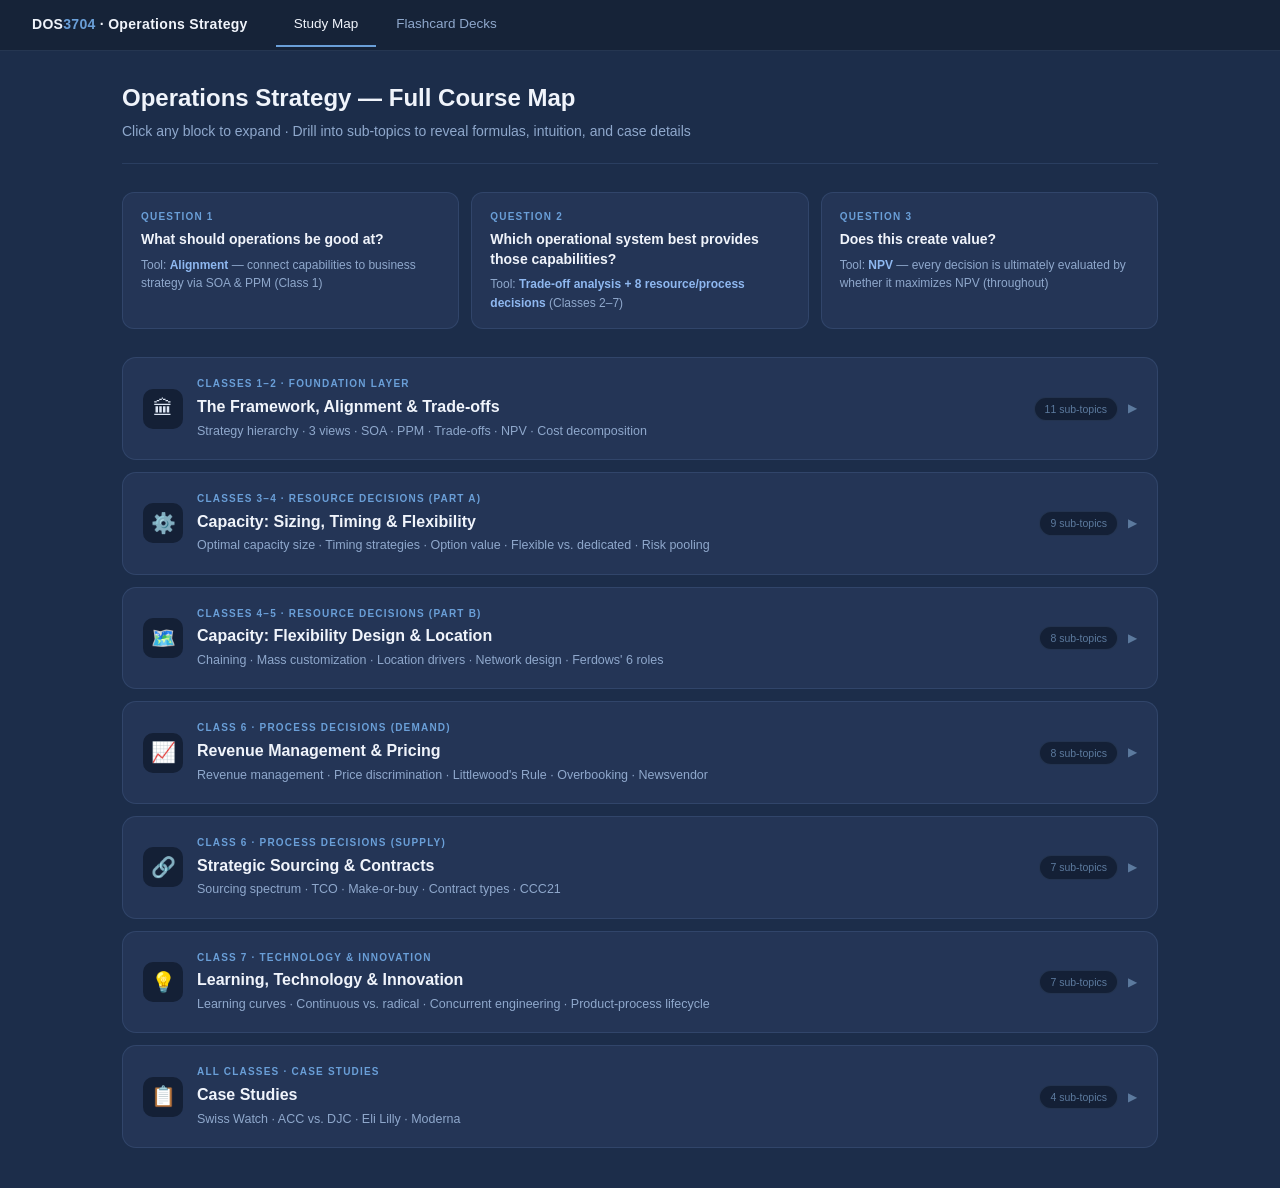
==== index.html @ 904422bf "First Build" ====
<!DOCTYPE html>
<html lang="en">
<head>
  <meta charset="UTF-8">
  <meta name="viewport" content="width=device-width, initial-scale=1.0">
  <title>DOS3704 · Operations Strategy Study Tool</title>
  <style>
  * { box-sizing: border-box; margin: 0; padding: 0; }

  :root {
    --bg:        #1c2d4a;
    --bg-card:   #243556;
    --bg-sub:    #1a2840;
    --bg-deep:   #142036;
    --border:    rgba(120,160,220,0.15);
    --border-hi: rgba(120,160,220,0.3);
    --text:      #dde6f5;
    --text-mute: #8fa8cc;
    --text-dim:  #5c7a9e;
    --accent:    #6a9fd8;
    --accent-hi: #8fb8f0;
    --white:     #f0f4fb;
    --formula-bg:#111f35;
    --formula-border: rgba(100,160,255,0.25);
  }

  body {
    background: var(--bg);
    color: var(--text);
    font-family: 'Calibri', 'Trebuchet MS', 'Segoe UI', sans-serif;
    font-size: 15px;
    line-height: 1.55;
    min-height: 100vh;
  }

  /* ════════════════════════════════════════
     PAGES
  ════════════════════════════════════════ */
  .page { display: none; padding: 28px 32px; max-width: 1100px; margin: 0 auto; }
  .page.active { display: block; }

  /* ════════════════════════════════════════
     NAV BAR
  ════════════════════════════════════════ */
  .topbar {
    background: #162338;
    border-bottom: 1px solid var(--border);
    padding: 0 32px;
    display: flex;
    align-items: center;
    gap: 0;
    position: sticky;
    top: 0;
    z-index: 100;
  }
  .topbar-brand {
    font-size: 14px;
    font-weight: 700;
    color: var(--white);
    padding: 14px 0;
    margin-right: 28px;
    letter-spacing: 0.3px;
  }
  .topbar-brand span { color: var(--accent); }
  .topbar-nav {
    display: flex;
    gap: 2px;
    flex: 1;
  }
  .nav-btn {
    padding: 14px 18px;
    font-size: 13.5px;
    font-family: inherit;
    font-weight: 500;
    color: var(--text-mute);
    background: none;
    border: none;
    cursor: pointer;
    border-bottom: 2px solid transparent;
    transition: color 0.15s, border-color 0.15s;
    white-space: nowrap;
  }
  .nav-btn:hover { color: var(--text); }
  .nav-btn.active { color: var(--white); border-bottom-color: var(--accent); }

  /* ════════════════════════════════════════
     STUDY MAP PAGE
  ════════════════════════════════════════ */
  .page-header {
    margin-bottom: 28px;
    padding-bottom: 20px;
    border-bottom: 1px solid var(--border);
  }
  .page-header h1 {
    font-size: 24px;
    font-weight: 700;
    color: var(--white);
    margin-bottom: 5px;
  }
  .page-header p { color: var(--text-mute); font-size: 14px; }

  /* Central questions */
  .central-questions {
    display: grid;
    grid-template-columns: repeat(3, 1fr);
    gap: 12px;
    margin-bottom: 28px;
  }
  .cq-card {
    background: var(--bg-card);
    border: 1px solid var(--border);
    border-radius: 12px;
    padding: 16px 18px;
    position: relative;
  }
  .cq-number {
    font-size: 10px;
    font-weight: 700;
    letter-spacing: 1.2px;
    text-transform: uppercase;
    color: var(--accent);
    margin-bottom: 6px;
  }
  .cq-question {
    font-size: 14px;
    font-weight: 600;
    color: var(--white);
    margin-bottom: 6px;
    line-height: 1.4;
  }
  .cq-tool {
    font-size: 12px;
    color: var(--text-mute);
  }
  .cq-tool strong { color: var(--accent-hi); }

  /* Topic blocks */
  .topic-block {
    background: var(--bg-card);
    border: 1px solid var(--border);
    border-radius: 14px;
    margin-bottom: 12px;
    overflow: hidden;
    transition: border-color 0.2s;
  }
  .topic-block:hover { border-color: var(--border-hi); }

  .topic-header {
    display: flex;
    align-items: center;
    gap: 14px;
    padding: 18px 20px;
    cursor: pointer;
    user-select: none;
    transition: background 0.15s;
  }
  .topic-header:hover { background: rgba(255,255,255,0.03); }

  .topic-icon {
    font-size: 20px;
    width: 40px;
    height: 40px;
    background: var(--bg-deep);
    border-radius: 10px;
    display: flex;
    align-items: center;
    justify-content: center;
    flex-shrink: 0;
  }
  .topic-text { flex: 1; }
  .topic-eyebrow {
    font-size: 10px;
    font-weight: 700;
    letter-spacing: 1.2px;
    text-transform: uppercase;
    color: var(--accent);
    margin-bottom: 3px;
  }
  .topic-title {
    font-size: 16px;
    font-weight: 700;
    color: var(--white);
    margin-bottom: 2px;
  }
  .topic-desc { font-size: 12.5px; color: var(--text-mute); }

  .topic-right { display: flex; align-items: center; gap: 10px; flex-shrink: 0; }
  .topic-pill {
    font-size: 10.5px;
    padding: 3px 10px;
    border-radius: 100px;
    background: var(--bg-deep);
    color: var(--text-dim);
    border: 1px solid var(--border);
  }
  .chevron { font-size: 12px; color: var(--text-dim); transition: transform 0.25s; }
  .topic-block.open .chevron { transform: rotate(90deg); }

  .topic-body { display: none; padding: 0 16px 16px; }
  .topic-block.open .topic-body { display: block; }

  /* Sub-topic grid */
  .subtopic-grid {
    display: grid;
    grid-template-columns: repeat(auto-fill, minmax(280px, 1fr));
    gap: 10px;
  }
  .subtopic {
    background: var(--bg-sub);
    border: 1px solid var(--border);
    border-radius: 10px;
    overflow: hidden;
  }
  .subtopic-hdr {
    display: flex;
    align-items: center;
    gap: 10px;
    padding: 12px 14px;
    cursor: pointer;
    user-select: none;
    transition: background 0.15s;
  }
  .subtopic-hdr:hover { background: rgba(255,255,255,0.03); }
  .dot { width: 7px; height: 7px; border-radius: 50%; background: var(--accent); flex-shrink: 0; }
  .dot.case { background: #c89a40; }
  .subtopic-title {
    font-size: 13.5px;
    font-weight: 600;
    color: var(--text);
    flex: 1;
    line-height: 1.3;
  }
  .sub-chev { font-size: 10px; color: var(--text-dim); transition: transform 0.2s; }
  .subtopic.open .sub-chev { transform: rotate(90deg); }

  .subtopic-body {
    display: none;
    padding: 12px 14px 14px;
    border-top: 1px solid var(--border);
  }
  .subtopic.open .subtopic-body { display: block; }

  /* Content elements */
  .section-label {
    font-size: 10px;
    font-weight: 700;
    letter-spacing: 1px;
    text-transform: uppercase;
    color: var(--accent);
    margin-bottom: 6px;
    margin-top: 14px;
  }
  .section-label:first-child { margin-top: 0; }

  .prose {
    font-size: 13px;
    color: var(--text-mute);
    line-height: 1.65;
    margin-bottom: 10px;
  }
  .prose strong { color: var(--text); font-weight: 600; }

  ul.bullets {
    list-style: none;
    margin-bottom: 10px;
  }
  ul.bullets li {
    font-size: 13px;
    color: var(--text-mute);
    padding: 3px 0 3px 16px;
    position: relative;
    line-height: 1.55;
  }
  ul.bullets li::before {
    content: '·';
    position: absolute;
    left: 5px;
    color: var(--accent);
    font-size: 16px;
    line-height: 1.15;
  }
  ul.bullets li strong { color: var(--text); font-weight: 600; }

  .formula-wrap {
    background: var(--formula-bg);
    border: 1px solid var(--formula-border);
    border-radius: 8px;
    padding: 12px 14px;
    margin-bottom: 10px;
  }
  .formula {
    font-family: 'Consolas', 'Courier New', monospace;
    font-size: 13px;
    color: #9ecfff;
    line-height: 1.7;
    margin-bottom: 6px;
  }
  .formula-explain {
    font-size: 12px;
    color: var(--text-mute);
    line-height: 1.6;
    border-top: 1px solid rgba(100,160,255,0.12);
    padding-top: 8px;
    margin-top: 4px;
  }
  .formula-explain strong { color: #9ecfff; }

  .insight-box {
    background: rgba(100, 159, 216, 0.08);
    border-left: 3px solid var(--accent);
    border-radius: 0 8px 8px 0;
    padding: 10px 12px;
    margin-bottom: 10px;
  }
  .insight-box p { font-size: 12.5px; color: var(--text); line-height: 1.5; }
  .insight-box .label { font-size: 9px; font-weight: 700; letter-spacing: 1px; color: var(--accent); text-transform: uppercase; margin-bottom: 4px; }

  .link-tag {
    display: inline-flex;
    align-items: center;
    gap: 5px;
    font-size: 11px;
    padding: 3px 9px;
    border-radius: 100px;
    background: var(--bg-deep);
    border: 1px solid var(--border);
    color: var(--text-dim);
    margin: 3px 3px 0 0;
  }
  .link-tag::before { content: '↔'; color: var(--accent); }

  /* ════════════════════════════════════════
     FLASHCARD PAGE
  ════════════════════════════════════════ */
  .fc-page { }

  .deck-selector {
    display: flex;
    flex-wrap: wrap;
    gap: 8px;
    margin-bottom: 24px;
  }
  .deck-btn {
    padding: 9px 18px;
    font-family: inherit;
    font-size: 13px;
    font-weight: 600;
    background: var(--bg-card);
    border: 1px solid var(--border);
    border-radius: 8px;
    color: var(--text-mute);
    cursor: pointer;
    transition: all 0.15s;
  }
  .deck-btn:hover { border-color: var(--border-hi); color: var(--text); }
  .deck-btn.active { background: var(--accent); border-color: var(--accent); color: white; }
  .deck-btn.master { border-style: dashed; }

  .fc-arena {
    display: flex;
    flex-direction: column;
    align-items: center;
    gap: 20px;
  }
  .fc-progress-bar-wrap {
    width: 100%;
    max-width: 580px;
    display: flex;
    align-items: center;
    gap: 12px;
  }
  .fc-progress-bar {
    flex: 1;
    height: 5px;
    background: var(--bg-deep);
    border-radius: 10px;
    overflow: hidden;
  }
  .fc-progress-fill {
    height: 100%;
    background: var(--accent);
    border-radius: 10px;
    transition: width 0.3s;
  }
  .fc-counter {
    font-size: 12px;
    color: var(--text-mute);
    white-space: nowrap;
  }

  /* Card */
  .fc-card-wrap {
    width: 580px;
    max-width: 100%;
    height: 240px;
    perspective: 900px;
  }
  .fc-card {
    width: 100%;
    height: 100%;
    transform-style: preserve-3d;
    transition: transform 0.45s ease;
    cursor: pointer;
    position: relative;
  }
  .fc-card.flipped { transform: rotateY(180deg); }

  .fc-front, .fc-back {
    position: absolute;
    inset: 0;
    backface-visibility: hidden;
    -webkit-backface-visibility: hidden;
    border-radius: 16px;
    display: flex;
    flex-direction: column;
    justify-content: center;
    align-items: center;
    padding: 28px 32px;
    text-align: center;
  }
  .fc-front {
    background: var(--bg-card);
    border: 1px solid var(--border-hi);
  }
  .fc-back {
    background: #1a2e45;
    border: 1px solid var(--border-hi);
    transform: rotateY(180deg);
  }
  .fc-front .term {
    font-size: 22px;
    font-weight: 700;
    color: var(--white);
    margin-bottom: 10px;
    line-height: 1.3;
  }
  .fc-front .hint {
    font-size: 12px;
    color: var(--text-dim);
  }
  .fc-back .class-tag {
    font-size: 10px;
    font-weight: 700;
    letter-spacing: 1px;
    text-transform: uppercase;
    color: var(--accent);
    margin-bottom: 10px;
  }
  .fc-back .definition {
    font-size: 15px;
    color: var(--text);
    line-height: 1.6;
  }

  .fc-controls {
    display: flex;
    gap: 12px;
    align-items: center;
  }
  .fc-btn {
    padding: 10px 24px;
    font-family: inherit;
    font-size: 14px;
    font-weight: 600;
    border-radius: 8px;
    border: 1px solid var(--border-hi);
    cursor: pointer;
    transition: all 0.15s;
    background: var(--bg-card);
    color: var(--text);
  }
  .fc-btn:hover { background: var(--bg-deep); }
  .fc-btn.primary { background: var(--accent); border-color: var(--accent); color: white; }
  .fc-btn.primary:hover { filter: brightness(1.1); }
  .fc-btn:disabled { opacity: 0.35; cursor: not-allowed; }

  .fc-done-screen {
    display: none;
    flex-direction: column;
    align-items: center;
    gap: 16px;
    padding: 48px;
    background: var(--bg-card);
    border: 1px solid var(--border);
    border-radius: 16px;
    text-align: center;
    max-width: 480px;
    width: 100%;
  }
  .fc-done-screen.visible { display: flex; }
  .fc-done-screen h2 { font-size: 22px; color: var(--white); }
  .fc-done-screen p { font-size: 14px; color: var(--text-mute); }

  .mockup-notice {
    text-align: center;
    font-size: 11px;
    color: #2a3f5c;
    margin-top: 32px;
    padding-top: 14px;
    border-top: 1px solid var(--border);
  }

  /* Additional styles not in mockup */
  body { padding-top: 0; }
  </style>
</head>
<body>

<!-- \u2550\u2550\u2550 TOP NAVIGATION BAR \u2550\u2550\u2550 -->
<nav class="topbar">
  <div class="topbar-brand">DOS<span>3704</span> · Operations Strategy</div>
  <div class="topbar-nav">
    <button class="nav-btn active" id="tab-study" onclick="showPage('study')">Study Map</button>
    <button class="nav-btn" id="tab-flashcards" onclick="showPage('flashcards')">Flashcard Decks</button>
  </div>
</nav>

<!-- \u2550\u2550\u2550 PAGE 1: STUDY MAP \u2550\u2550\u2550 -->
<div class="page active" id="page-study">

  <div class="page-header">
    <h1>Operations Strategy — Full Course Map</h1>
    <p>Click any block to expand · Drill into sub-topics to reveal formulas, intuition, and case details</p>
  </div>

  <!-- Three Central Questions — static HTML, verbatim from CONCEPTUAL_MAP.md -->
  <div class="central-questions">
    <div class="cq-card">
      <div class="cq-number">Question 1</div>
      <div class="cq-question">What should operations be good at?</div>
      <div class="cq-tool">Tool: <strong>Alignment</strong> — connect capabilities to business strategy via SOA &amp; PPM (Class 1)</div>
    </div>
    <div class="cq-card">
      <div class="cq-number">Question 2</div>
      <div class="cq-question">Which operational system best provides those capabilities?</div>
      <div class="cq-tool">Tool: <strong>Trade-off analysis + 8 resource/process decisions</strong> (Classes 2–7)</div>
    </div>
    <div class="cq-card">
      <div class="cq-number">Question 3</div>
      <div class="cq-question">Does this create value?</div>
      <div class="cq-tool">Tool: <strong>NPV</strong> — every decision is ultimately evaluated by whether it maximizes NPV (throughout)</div>
    </div>
  </div>

  <!-- Topics container — populated by JS render engine -->
  <div id="topics-container"></div>


</div>

<!-- \u2550\u2550\u2550 PAGE 2: FLASHCARD DECKS \u2550\u2550\u2550 -->
<div class="page" id="page-flashcards">

  <div class="page-header">
    <h1>Flashcard Decks</h1>
    <p>Select a deck · Click card to flip · Use Prev/Next to navigate</p>
  </div>

  <!-- Deck selector buttons -->
  <div class="deck-selector" id="deck-selector">
    <!-- Populated by JS -->
  </div>

  <!-- Flashcard arena -->
  <div class="fc-arena">

    <!-- Progress bar -->
    <div class="fc-progress-bar-wrap">
      <div class="fc-progress-bar">
        <div class="fc-progress-fill" id="progress-fill" style="width:0%"></div>
      </div>
      <span class="fc-counter" id="card-counter">Card 1 of N</span>
    </div>

    <!-- The flip card -->
    <div class="fc-card-wrap">
      <div class="fc-card" id="fc-card" onclick="flipCard()">
        <div class="fc-front">
          <div class="term" id="card-term">Select a deck to begin</div>
          <div class="hint" id="card-hint">Click to reveal definition</div>
        </div>
        <div class="fc-back">
          <div class="class-tag" id="card-cls"></div>
          <div class="definition" id="card-def"></div>
        </div>
      </div>
    </div>

    <!-- Navigation controls -->
    <div class="fc-controls">
      <button class="fc-btn" id="btn-prev" onclick="prevCard()" disabled>← Prev</button>
      <button class="fc-btn primary" id="btn-next" onclick="nextCard()">Next →</button>
    </div>

    <!-- Completion screen -->
    <div class="fc-done-screen" id="done-screen">
      <h2>🎉 Deck Complete!</h2>
      <p id="done-msg">You reviewed N cards.</p>
      <button class="fc-btn primary" onclick="shuffleAndRestart()">🔀 Shuffle &amp; Go Again</button>
    </div>

  </div>


</div>

<!-- \u2550\u2550\u2550 ALL JAVASCRIPT (inlined) \u2550\u2550\u2550 -->
<script>
// \u2500\u2500 CONTENT DATA \u2500\u2500\u2500\u2500\u2500\u2500\u2500\u2500\u2500\u2500\u2500\u2500\u2500\u2500\u2500\u2500\u2500\u2500\u2500\u2500\u2500\u2500\u2500\u2500\u2500\u2500\u2500\u2500\u2500\u2500\u2500\u2500\u2500\u2500\u2500\u2500\u2500\u2500\u2500\u2500
const TOPIC_FOUNDATIONS = {
  id: 'foundations',
  eyebrow: 'Classes 1–2 · Foundation Layer',
  title: 'The Framework, Alignment & Trade-offs',
  icon: '🏛',
  desc: 'Strategy hierarchy · 3 views · SOA · PPM · Trade-offs · NPV · Cost decomposition',
  subtopics: [
    {
      id: 'strategy-hierarchy',
      title: 'Strategy Hierarchy',
      isCase: false,
      body: `<p class="prose">Large organizations define strategy in a hierarchical manner across three levels. Understanding this hierarchy is the first step to understanding operations strategy — because operations strategy only makes sense in the context of what the business is trying to achieve. The three levels are nested: corporate sets the arena, business sets the competitive position within that arena, and functional strategies (including operations) execute that position.</p>

<div class="section-label">THE THREE LEVELS</div>
<ul class="bullets">
  <li><strong>Corporate Strategy</strong> — The highest level. Defines the industries in which the organization will be active. Allocates capital and resources across business units (each a self-contained part of the organization competing in one industry).</li>
  <li><strong>Business Strategy</strong> — Formulated by each business unit to seek a favorable competitive position within its industry. Competes on four dimensions that describe the value proposition to customers: <strong>Price, Quality, Responsiveness, and Variety</strong>.</li>
  <li><strong>Functional Strategies</strong> — Defined to execute the business strategy. Includes financial strategy, marketing strategy, and <strong>operations strategy</strong> — the plan for developing resources and configuring processes to create and deliver products/services.</li>
</ul>

<div class="section-label">THE ALIGNMENT PRINCIPLE: BUSINESS DEFINES WHAT, OPERATIONS DEFINES HOW</div>
<p class="prose">Business strategy defines <em>what</em> the firm competes on. Operations strategy answers <em>how</em> the firm will actually deliver it. The connection between the two levels is not optional — it is the central challenge of operations strategy. A firm that competes on price but builds an operation optimized for variety will fail. Alignment is the guiding principle of the entire course.</p>

<div class="section-label">THE 1-TO-1 MAPPING</div>
<p class="prose">There is a direct, one-to-one correspondence between each business strategy dimension and the operational capability required to deliver it:</p>
<ul class="bullets">
  <li><strong>Price ↔ Cost</strong> — Competing on low price requires operations that minimize total cost of production and delivery.</li>
  <li><strong>Quality ↔ Quality</strong> — Competing on quality requires operations capable of delivering reliable, high-performance outputs.</li>
  <li><strong>Responsiveness ↔ Lead-Time</strong> — Competing on fast delivery requires operations with short, reliable lead times.</li>
  <li><strong>Variety ↔ Flexibility</strong> — Competing on product variety or customization requires operations with the flexibility to handle a wide range of products without prohibitive cost penalties.</li>
</ul>

<div class="insight-box">
  <div class="label">KEY INSIGHT</div>
  <p>This mapping IS the alignment principle. The right column is what operations must deliver; the left column is how customers perceive it. Every misalignment between business strategy and operations capability can be traced back to a break in one of these four connections. The Swiss Watch industry's crisis in the 1970s is a perfect example: Swiss manufacturers were aligned for Quality and Variety (luxury watches), but the market shifted toward Price — and their operational systems were completely mismatched for that capability.</p>
</div>

<div style="margin-top:12px;display:flex;flex-wrap:wrap;gap:4px;">
  <span class="link-tag">Related: OS Framework</span>
  <span class="link-tag">Related: SOA (Class 1)</span>
  <span class="link-tag">Related: PPM (Class 1)</span>
  <span class="link-tag">Case: Swiss Watch (Class 1)</span>
</div>`
    },
    {
      id: 'os-definition',
      title: 'Operations Strategy — Formal Definition & OS vs. OM',
      isCase: false,
      body: `<p class="prose">Operations strategy has a precise, formal definition that encodes the entire logic of the course. Every word in the definition is deliberate and worth unpacking carefully — it tells you exactly what operations strategy is, what it acts on, what it produces, and what it is ultimately trying to accomplish.</p>

<div class="section-label">THE VERBATIM DEFINITION</div>
<div class="formula-wrap">
  <div class="formula">"A long-term plan for developing resources and configuring processes such that the resulting capabilities maximize Net Present Value (NPV)"</div>
  <div class="formula-explain">— Professor Jan A. Van Mieghem, Operations Strategy</div>
</div>

<div class="section-label">PHRASE-BY-PHRASE BREAKDOWN</div>
<ul class="bullets">
  <li><strong>"A long-term plan"</strong> — Operations strategy is strategic, not tactical. It sets direction over years or decades, not days or weeks. This distinguishes it from operations management.</li>
  <li><strong>"for developing resources"</strong> — Operations strategy actively builds and shapes the asset portfolio (capacity, equipment, people, facilities). Resources are the hardware of the operation.</li>
  <li><strong>"and configuring processes"</strong> — Operations strategy also designs and arranges the activity network — the software of the operation. How work flows, how supply chains are structured, how technology is deployed.</li>
  <li><strong>"such that the resulting capabilities"</strong> — Resources and processes together produce capabilities: Cost, Quality, Lead-Time, Flexibility. The capabilities are the output of operational design choices.</li>
  <li><strong>"maximize Net Present Value (NPV)"</strong> — The ultimate criterion. Not market share, not revenue, not quality awards. NPV is the definitive financial measure of whether strategy creates value for the firm.</li>
</ul>

<div class="section-label">OS VS. OM: THE CRITICAL DISTINCTION</div>
<ul class="bullets">
  <li><strong>Operations Management (OM)</strong> — Day-to-day management and improvement of activities in the transformation process. Tactical. Asks: "How do we run today's operations better?" (Covered in the prerequisite course, DAO2703.)</li>
  <li><strong>Operations Strategy (OS)</strong> — Long-run strategic decisions about what resources to develop and how to configure processes. Asks: "What kind of operation should we build, and what should it be capable of?"</li>
  <li>OM optimizes within a given system. OS designs which system to have. Both matter, but they operate on different time horizons and different levers.</li>
</ul>

<div class="section-label">THE TWO MASTER QUESTIONS OF OPERATIONS STRATEGY</div>
<ul class="bullets">
  <li><strong>Question 1:</strong> What should operations be good at? — Which capabilities should the organization nurture? (Answered by alignment: connect to business strategy.)</li>
  <li><strong>Question 2:</strong> Which operational system of resources and processes best provides these capabilities? — Which specific combination of resource and process decisions yields the highest NPV?</li>
</ul>

<div class="insight-box">
  <div class="label">KEY INSIGHT</div>
  <p>The definition is a miniature map of the entire course. "Developing resources" = Classes 3–5 (size, timing, type, location). "Configuring processes" = Classes 6–7 (supply, technology, innovation, demand). "Capabilities" = the alignment layer from Class 1. "Maximize NPV" = the financial evaluation thread running throughout. Every topic in the course is answering part of this one definition.</p>
</div>

<div style="margin-top:12px;display:flex;flex-wrap:wrap;gap:4px;">
  <span class="link-tag">Related: NPV (Class 1)</span>
  <span class="link-tag">Related: Three Views (Class 1)</span>
  <span class="link-tag">Related: OS Framework (Class 1)</span>
</div>`
    },
    {
      id: 'three-views',
      title: 'Three Complementary Views',
      isCase: false,
      body: `<p class="prose">To fully understand any operation, you need three different lenses — the Process View, the Resource View, and the Competency/Capability View. Each view reveals something different. No single view is sufficient on its own. The genius of the framework is that all three must be used simultaneously: you cannot make good resource decisions without understanding what capabilities you need, and you cannot define required capabilities without understanding your business strategy.</p>

<div class="section-label">VIEW 1: THE PROCESS VIEW</div>
<p class="prose">The Process View looks at the <em>transformation process</em> — the activity network used to create and deliver products and services. It asks: <strong>How is work done?</strong> Operations Strategy makes long-run decisions in four areas:</p>
<ul class="bullets">
  <li><strong>Supply</strong> — Which activities should we perform internally vs. outsource? This is the make-or-buy decision. Includes vertical integration, single-sourcing vs. multi-sourcing, and supply chain structure decisions.</li>
  <li><strong>Technology</strong> — Which process technology do our processes need? Examples: CNC machines, automation, AI, flexible manufacturing systems (FMS). Process technology decisions must link to product technology and product design.</li>
  <li><strong>Innovation</strong> — When and how to improve and innovate? Includes continuous improvement (Kaizen, Lean, Six Sigma) and radical change (reengineering, copy best practice). Organizational learning — both conceptual (why) and operational (how) — is central here.</li>
  <li><strong>Demand</strong> — How to match demand with available supply? This is outputs management. When supply cannot quickly adapt, tools include price control and capacity control. Revenue Management (RM) is the collection of demand management practices that maximize revenue from limited, perishable supply.</li>
</ul>

<div class="section-label">VIEW 2: THE RESOURCE VIEW</div>
<p class="prose">The Resource View looks at the <em>assets used</em> in the transformation process. It asks: <strong>Who or what does the work?</strong> Operations Strategy makes long-run decisions in four areas:</p>
<ul class="bullets">
  <li><strong>Size</strong> — How many resources should we invest? Examples: number of plants, capacity size of each plant. Key trade-off: cost of excess capacity vs. cost of a capacity shortfall (opportunity cost). Tool: marginal analysis.</li>
  <li><strong>Timing</strong> — When should we increase or reduce resources? Key trade-off: cost of capacity adjustment vs. cost of excess or shortfall. Example: Eli Lilly abandoned a $325M insulin plant in 2007 after demand forecasts changed.</li>
  <li><strong>Type</strong> — What kinds of resources are best? Examples: job shop vs. repetitive line, degree of automation, level of flexibility. This decision determines the fundamental character of the operation.</li>
  <li><strong>Location</strong> — Where should resources be located? Examples: 7-Eleven store placement, Zara manufacturing locations. Globalization increases the importance and complexity of this decision.</li>
</ul>

<div class="section-label">VIEW 3: THE COMPETENCY/CAPABILITY VIEW</div>
<p class="prose">The Capability View looks at <em>what operations can and cannot do</em>. It asks: <strong>Which capabilities should the operation have?</strong> This view must connect directly to business strategy via the 1-to-1 mapping:</p>
<ul class="bullets">
  <li><strong>Cost</strong> — The total cost of operating, including fixed and variable costs. Critical in low-margin industries competing on price.</li>
  <li><strong>Quality</strong> — The ability to deliver quality outputs, including design-related quality (performance, features) and performance-related quality (reliability, durability).</li>
  <li><strong>Lead-Time (Responsiveness)</strong> — The total responsiveness or lead-time from order to delivery. Key success factor in service industries and rapidly changing environments.</li>
  <li><strong>Flexibility</strong> — Operations' flexibility to change. Includes scope (range of products), agility (speed of changeover), and robustness (ability to handle disruptions). Key when competing on customized products or services.</li>
</ul>

<div class="section-label">WHY ALL THREE VIEWS ARE NEEDED SIMULTANEOUSLY</div>
<p class="prose">Each view sees something the others miss. The Process View reveals how work flows but says nothing about the assets required. The Resource View shows what assets exist but says nothing about what they produce. The Capability View shows what the operation can deliver but says nothing about how — or why — it can deliver that. Alignment is the act of making all three views coherent with each other and with business strategy.</p>

<div class="insight-box">
  <div class="label">KEY INSIGHT</div>
  <p>The three views correspond to the three analytical questions you face on any exam question about operations: What does this firm do? (Process View) What does it have? (Resource View) What can it actually achieve? (Capability View). Using all three to analyze a case like Swiss Watch or ACC is what separates a complete answer from a partial one.</p>
</div>

<div style="margin-top:12px;display:flex;flex-wrap:wrap;gap:4px;">
  <span class="link-tag">Related: OS Framework (Class 1)</span>
  <span class="link-tag">Related: Strategy Hierarchy (Class 1)</span>
  <span class="link-tag">Case: Swiss Watch (Class 1)</span>
</div>`
    },
    {
      id: 'os-framework',
      title: 'The OS Framework',
      isCase: false,
      body: `<p class="prose">The Operations Strategy Framework is the spine of the entire course. Every topic, case, and calculation connects back to it. Learn this structure cold — it is the answer template for any question that asks you to analyze, design, or critique an operations strategy. The framework shows exactly how business strategy flows down to operational decisions through capabilities.</p>

<div class="section-label">THE FULL FRAMEWORK (TOP TO BOTTOM)</div>
<ul class="bullets">
  <li><strong>BUSINESS STRATEGY (the WHAT)</strong>
    <ul>
      <li>Price — compete on lowest cost to customer</li>
      <li>Quality — compete on reliability, performance, and durability</li>
      <li>Responsiveness — compete on speed of delivery</li>
      <li>Variety — compete on breadth of offerings and customization</li>
    </ul>
  </li>
  <li><strong>↕ ALIGNMENT (the bridge)</strong> — 1-to-1 mapping: Price↔Cost, Quality↔Quality, Responsiveness↔Lead-Time, Variety↔Flexibility</li>
  <li><strong>CAPABILITIES (the WHAT MUST OPS DELIVER)</strong>
    <ul>
      <li>Cost — total unit cost of production and delivery</li>
      <li>Quality — ability to produce defect-free, high-performance outputs</li>
      <li>Lead-Time — total time from order to delivery</li>
      <li>Flexibility — ability to handle variety without prohibitive cost penalties</li>
    </ul>
  </li>
  <li><strong>↕ DELIVERED BY</strong></li>
  <li><strong>OPERATIONS STRATEGY — two sides:</strong></li>
</ul>

<div class="section-label">LEFT SIDE: RESOURCE DECISIONS (the hardware)</div>
<ul class="bullets">
  <li><strong>Size</strong> — How many resources? (Capacity level) [Class 3]</li>
  <li><strong>Timing</strong> — When to invest or divest? [Class 3]</li>
  <li><strong>Type</strong> — What kind of resources? (Dedicated vs. flexible) [Class 4]</li>
  <li><strong>Location</strong> — Where to locate? [Class 5]</li>
</ul>

<div class="section-label">RIGHT SIDE: PROCESS DECISIONS (the software)</div>
<ul class="bullets">
  <li><strong>Supply</strong> — What to make internally vs. outsource? [Class 6]</li>
  <li><strong>Technology</strong> — Which process and product technologies? [Class 7]</li>
  <li><strong>Innovation</strong> — When and how to improve? [Class 7]</li>
  <li><strong>Demand</strong> — How to match supply with demand? [Class 6]</li>
</ul>

<div class="section-label">THE ALIGNMENT PRINCIPLE IN FULL</div>
<p class="prose">Operations strategy should develop resources and configure processes such that the resulting capabilities are connected — or aligned — with the competitive position that a firm seeks over time. There are two perspectives on alignment:</p>
<ul class="bullets">
  <li><strong>Market Perspective (Top-Down):</strong> Start from business strategy → identify required capabilities → determine what operations must do particularly well → make resource and process decisions accordingly.</li>
  <li><strong>Resource Perspective (Bottom-Up):</strong> Assess current resources and processes → determine what capabilities they can actually generate → determine what value proposition is actually deliverable → close any gaps.</li>
</ul>

<div class="insight-box">
  <div class="label">KEY INSIGHT</div>
  <p>Every exam question about operations is really a question about this framework. "Describe DJC's operations strategy" = fill in the 8 boxes for DJC. "Why is ACC struggling?" = identify which boxes are misaligned. "What should Swatch do?" = recommend changes to the 8 boxes that produce capabilities aligned with the intended business strategy. Master the framework and every question becomes answerable.</p>
</div>

<div style="margin-top:12px;display:flex;flex-wrap:wrap;gap:4px;">
  <span class="link-tag">Related: Three Views (Class 1)</span>
  <span class="link-tag">Related: SOA (Class 1)</span>
  <span class="link-tag">Related: Strategy Hierarchy (Class 1)</span>
  <span class="link-tag">Case: Swiss Watch (Class 1)</span>
  <span class="link-tag">Case: ACC vs. DJC (Class 2)</span>
</div>`
    },
    {
      id: 'soa',
      title: 'Strategic Operational Audit (SOA)',
      isCase: false,
      body: `<p class="prose">The Strategic Operational Audit (SOA) is the primary diagnostic tool for identifying alignment gaps between what a firm promises its customers and what it can actually deliver. The SOA does not tell you what the right strategy is — it tells you where the breaks in the chain are, so you know where to focus your strategic redesign effort.</p>

<div class="section-label">PURPOSE</div>
<p class="prose">The SOA is used to assess whether a firm's resources, processes, and competencies are aligned with its stated value proposition. It identifies misalignments at three distinct levels, each progressively more operational. A firm can be misaligned at any level — or at all three simultaneously.</p>

<div class="section-label">THE THREE GAPS</div>
<ul class="bullets">
  <li><strong>Gap 1 — Strategy Gap</strong>: Is there a gap between the firm's <em>Value Proposition</em> (what it promises to customers in the market) and the <em>Deliverable Value</em> (what it actually can deliver)? This is the top-level market-facing gap. Example: A firm claims to offer fast delivery but consistently misses lead-time commitments.</li>
  <li><strong>Gap 2 — Competency Gap</strong>: Is there a gap between the firm's <em>current competencies/capabilities</em> and the <em>competencies needed</em> to deliver its value proposition? Even if the firm knows what it promises, does it actually have the operational capabilities (Cost, Quality, Lead-Time, Flexibility) to back it up?</li>
  <li><strong>Gap 3 — Resource & Process Gap</strong>: Is there a gap between the firm's <em>current resources and processes</em> and the <em>resources and processes needed</em> to generate the required competencies? This is the most operational level: the 8 resource/process decisions of the OS Framework.</li>
</ul>

<div class="section-label">HOW TO USE THE SOA ON THE EXAM</div>
<ul class="bullets">
  <li><strong>Step 1:</strong> Identify the firm's stated value proposition — what does it claim to offer customers? (Price leadership? Custom solutions? Speed?)</li>
  <li><strong>Step 2:</strong> Identify the deliverable value — what can it actually deliver given its operational constraints?</li>
  <li><strong>Step 3:</strong> Check for a Strategy Gap. If what is promised and what is deliverable diverge, name the gap explicitly.</li>
  <li><strong>Step 4:</strong> Identify the required competencies for the value proposition. Then assess current competency levels. Name the Competency Gap.</li>
  <li><strong>Step 5:</strong> Identify the required resources and processes for the required competencies. Then assess current resources and processes. Name the Resource & Process Gap.</li>
  <li><strong>Step 6:</strong> Recommend corrective actions at the appropriate level(s). Gaps at all three levels require multi-level fixes.</li>
</ul>

<div class="section-label">THE SWISS WATCH CONNECTION</div>
<p class="prose">The Swiss Watch case is a textbook SOA application. The traditional Swiss industry's value proposition was luxury quality and exclusivity (high-end market). As the market shifted toward the low-end and mid-market, a Strategy Gap emerged: their capabilities (artisanal craftsmanship, job-shop production) could not deliver the low-cost, high-volume production needed for the mass market. A Competency Gap (Cost efficiency) led to a Resource & Process Gap (no automated assembly, no standardized components). Hayek's Swatch solution closed all three gaps simultaneously by redesigning the product (51 parts), revolutionizing manufacturing, and cutting labor to less than 10% of cost.</p>

<div class="insight-box">
  <div class="label">KEY INSIGHT</div>
  <p>The SOA is a top-down diagnostic: start at the market (what are you promising?) and work down to operations (can you actually deliver it?). But the fix is often bottom-up: you change resources and processes first, which enables new competencies, which enables a revised or expanded value proposition. The SOA tells you where you are; the OS Framework tells you what to change.</p>
</div>

<div style="margin-top:12px;display:flex;flex-wrap:wrap;gap:4px;">
  <span class="link-tag">Related: OS Framework (Class 1)</span>
  <span class="link-tag">Related: PPM (Class 1)</span>
  <span class="link-tag">Case: Swiss Watch (Class 1)</span>
</div>`
    },
    {
      id: 'ppm',
      title: 'Product-Process Matrix (PPM)',
      isCase: false,
      body: `<p class="prose">The Product-Process Matrix (PPM) — also called the Operations Management Matrix (OMM) — is an alignment tool that maps the type of production process against the type of product being produced. It reveals whether a firm's process technology is appropriately matched to its product variety strategy. Misalignment on the PPM is one of the most common and costly operations errors.</p>

<div class="section-label">THE FIVE PROCESS TYPES</div>
<ul class="bullets">
  <li><strong>Project</strong> — One-off, unique outputs. Maximum flexibility, highest per-unit cost. Example: constructing a custom building, developing a bespoke software platform.</li>
  <li><strong>Job Shop</strong> — Each job follows a different path through the facility; all share the same equipment pool. High flexibility, high per-unit cost. Example: a machine shop handling custom orders, a hospital emergency department.</li>
  <li><strong>Batch</strong> — Products are made in groups (batches) of a set quantity. Medium flexibility, medium cost. Example: ACC Sunnyvale plant producing connectors in batch runs across 5 functional areas.</li>
  <li><strong>Repetitive Line (Assembly Line)</strong> — Continuous or near-continuous flow of identical products. Low flexibility, low per-unit cost. Example: DJC Kawasaki plant with 4 cellular product-family lines, Toyota automotive assembly.</li>
  <li><strong>Continuous Flow</strong> — Uninterrupted process flow. Lowest flexibility, lowest unit cost. Example: petroleum refining, chemical manufacturing, power generation.</li>
</ul>

<div class="section-label">THE MATRIX STRUCTURE</div>
<ul class="bullets">
  <li><strong>Horizontal axis (X-axis):</strong> Product Variety — from low/standardized (left) to high/customized (right).</li>
  <li><strong>Vertical axis (Y-axis):</strong> Process Flexibility — from low/repetitive (bottom) to high/flexible (top).</li>
  <li><strong>Alignment Zone (Diagonal):</strong> Runs from bottom-left (standardized products + repetitive line) to top-right (customized products + job shop). Firms positioned on the diagonal are aligned.</li>
</ul>

<div class="section-label">THE TWO MISALIGNMENT POSITIONS</div>
<ul class="bullets">
  <li><strong>Position ABOVE the diagonal (too much flexibility for the product):</strong> The firm is over-investing in process flexibility for products that don't need it. Example: a repetitive-line-capable firm using expensive job-shop setups to make commodity products. High cost without the differentiation benefit. This is a waste of resources.</li>
  <li><strong>Position BELOW the diagonal (too little flexibility for the product):</strong> The firm cannot deliver the variety customers need with its current process. Example: using an inflexible assembly line to try to produce customized products. High changeover costs, poor quality, inability to fulfill orders. This is a capability gap.</li>
</ul>

<div class="section-label">ACC VS. DJC ON THE PPM</div>
<ul class="bullets">
  <li><strong>DJC (Kawasaki):</strong> 640 standardized SKUs → Repetitive Line (4 cellular product-family lines) → Bottom-left diagonal → ALIGNED.</li>
  <li><strong>ACC (Sunnyvale):</strong> 4,500 SKUs (85% standard, 15% custom) → Batch process (5 disconnected functional areas) → MISALIGNED for its standard segment. ACC is using batch-level flexibility for products that only need repetitive-line efficiency. This is a major source of its cost disadvantage.</li>
</ul>

<div class="insight-box">
  <div class="label">KEY INSIGHT</div>
  <p>The PPM is often the quickest way to spot operational misalignment. If a firm has a wide product variety but uses a rigid, inflexible process (bottom-right of the matrix), it will struggle with quality, lead times, and costs. If it has a standardized product but uses an overly flexible process (top-left), it is wasting resources on flexibility it does not need. The diagonal is the zone of alignment — and the zone of maximum competitiveness.</p>
</div>

<div style="margin-top:12px;display:flex;flex-wrap:wrap;gap:4px;">
  <span class="link-tag">Related: SOA (Class 1)</span>
  <span class="link-tag">Related: Operational Trade-offs (Class 2)</span>
  <span class="link-tag">Related: Three Views (Class 1)</span>
  <span class="link-tag">Case: ACC vs. DJC (Class 2)</span>
</div>`
    },
    {
      id: 'npv',
      title: 'NPV — Net Present Value',
      isCase: false,
      body: `<p class="prose">Net Present Value (NPV) is the ultimate financial criterion for evaluating any operations strategy decision. The formal definition of operations strategy explicitly states that the goal is to "maximize NPV" — so NPV is not just one tool among many; it is the destination. Every resource decision, every process configuration, every trade-off analysis ultimately feeds into whether the chosen operational system creates or destroys value.</p>

<div class="section-label">THE NPV FORMULA</div>
<div class="formula-wrap">
  <div class="formula">NPV = C₀ + Σ [ Cₜ / (1+r)ᵗ ]</div>
  <div class="formula-explain">
    <strong>Intuition:</strong> A dollar received in the future is worth less than a dollar received today, because today's dollar can be invested to earn a return. The discount rate r captures this opportunity cost. The formula sums all future cash flows, each shrunk by the factor (1+r)ᵗ to reflect how far in the future they arrive, then adds the initial investment C₀ (which is typically negative, representing a cash outflow today).
  </div>
</div>

<div class="section-label">VARIABLE DEFINITIONS</div>
<ul class="bullets">
  <li><strong>C₀</strong> — Initial investment cost at time 0. Typically negative (cash outflow). Example: cost of building a new factory, purchasing equipment.</li>
  <li><strong>Cₜ</strong> — Net cash flow (return) in future time period t. Can be positive (revenue) or negative (operating costs). This is what the operational system earns period by period.</li>
  <li><strong>r</strong> — The discount rate (rate of return). Reflects the opportunity cost of capital and the risk of the investment. A higher r means future cash flows are discounted more steeply.</li>
  <li><strong>t</strong> — The time period index (t = 1, 2, 3, … T). Each period's cash flow is divided by (1+r)ᵗ, so cash flows further in the future are worth less today.</li>
  <li><strong>T</strong> — Total number of time periods in the analysis horizon.</li>
  <li><strong>Σ</strong> — Summation from t=1 to T. The present value (PV) of all future cash flows.</li>
</ul>

<div class="section-label">INTUITION: WHY DO WE DISCOUNT?</div>
<ul class="bullets">
  <li>A dollar today is worth more than a dollar in the future because it can be invested now to generate returns.</li>
  <li>Future cash flows are uncertain — the discount rate also compensates for risk.</li>
  <li>The further in the future a cash flow occurs, the less certain it is and the less valuable it is today.</li>
  <li>Discounting converts all cash flows to a common "today" basis so they can be compared and summed meaningfully.</li>
</ul>

<div class="section-label">DECISION RULE</div>
<ul class="bullets">
  <li><strong>NPV &gt; 0:</strong> The investment creates value — the operational system earns more than the cost of capital. Choose it.</li>
  <li><strong>NPV &lt; 0:</strong> The investment destroys value — the operational system earns less than the cost of capital. Reject it.</li>
  <li><strong>NPV = 0:</strong> The investment exactly earns the cost of capital — indifferent.</li>
  <li><strong>When comparing alternatives:</strong> Choose the operational strategy with the highest NPV.</li>
</ul>

<div class="section-label">STRATEGIC IMPLICATION</div>
<p class="prose">The formal definition of operations strategy states the goal is to maximize NPV. This means every operational decision — capacity size, timing of investment, type of process, location of facilities — must ultimately be evaluated by its NPV impact. Trade-off curves show what's possible. The efficient frontier shows what's best-in-class. But NPV determines which point on the frontier actually creates the most value for this particular firm given its business strategy and cost of capital.</p>

<div class="insight-box">
  <div class="label">KEY INSIGHT</div>
  <p>NPV is the thread that runs through every class. In Class 3, you calculate NPV of capacity alternatives (invest now vs. wait). In Class 4, you calculate NPV of flexible vs. dedicated capacity. In Class 6, you maximize NPV through demand management. The formula never changes — but the cash flows you plug in depend entirely on which operational decisions you are evaluating. Know the formula cold and know what drives the Cₜ values in each context.</p>
</div>

<div style="margin-top:12px;display:flex;flex-wrap:wrap;gap:4px;">
  <span class="link-tag">Related: OS Definition (Class 1)</span>
  <span class="link-tag">Related: Capacity Sizing (Class 3)</span>
  <span class="link-tag">Related: Option Value of Waiting (Class 3)</span>
</div>`
    },
    {
      id: 'operational-tradeoffs',
      title: 'Operational Trade-offs & Efficient Frontier',
      isCase: false,
      body: `<p class="prose">Operational trade-offs are a fundamental reality of operations strategy: an operational system cannot simultaneously excel at all capabilities. The choice of resources and processes defines not just what you can do, but what you must give up. Understanding trade-offs — and the efficient frontier they collectively define — is the analytical foundation for evaluating any competitive situation.</p>

<div class="section-label">WHY TRADE-OFFS EXIST</div>
<p class="prose">An organization cannot have it all. Its capabilities exhibit trade-offs because of the finite nature of any operational system. A batch process designed for variety inherently produces higher per-unit costs than a repetitive line designed for standardization. A job shop built for flexibility cannot match the throughput efficiency of an assembly line. These are not failures of management — they are structural properties of the operational systems themselves. Operations strategy can reshape these trade-offs by choosing different operational systems, but within any given system, the trade-offs are real and must be managed.</p>

<div class="section-label">THREE CRITICAL IMPLICATIONS OF TRADE-OFFS</div>
<ul class="bullets">
  <li><strong>An organization cannot have it all</strong> — its capabilities exhibit trade-offs due to the finite abilities of its operational system.</li>
  <li><strong>Operations strategy can shape and change trade-offs</strong> — by choosing the right operational systems (e.g., investing in setup time reduction shifts the trade-off curve outward).</li>
  <li><strong>Trade-offs require choices</strong> — management must decide where on the trade-off curve to operate. You cannot sit everywhere at once.</li>
</ul>

<div class="section-label">THE TRADE-OFF CURVE</div>
<p class="prose">A trade-off curve is the graphical representation of the capabilities achievable by a given operational system. Plotted with Unit Cost on the Y-axis (higher = lower cost = better) and Product Variety/Flexibility on the X-axis, each process type traces its own curve:</p>
<ul class="bullets">
  <li><strong>Job Shop curve:</strong> Covers the high-variety, high-cost region. Moving along this curve, you can reduce variety to reduce cost somewhat, but never reach the cost efficiency of a repetitive line.</li>
  <li><strong>Batch curve:</strong> Covers the medium-variety, medium-cost region. A compromise between flexibility and efficiency.</li>
  <li><strong>Repetitive Line curve:</strong> Covers the low-variety, low-cost region. Highest efficiency for standardized products; completely unsuitable for high-variety production.</li>
  <li>Moving <em>along</em> a curve = trading off within the same operational system. Moving <em>between</em> curves = choosing a fundamentally different operational system.</li>
</ul>

<div class="section-label">THE EFFICIENT FRONTIER</div>
<p class="prose">The efficient frontier is the outer envelope formed by connecting the "sweet spots" of all operational system trade-off curves in the industry. It represents the industry's lowest cost achievable for each level of non-cost capability (variety, quality, lead-time, flexibility).</p>
<ul class="bullets">
  <li><strong>Sweet spot:</strong> Each operational system has a region on its trade-off curve where it is competitive — on the frontier. Outside this sweet spot, a different operational system would produce the same capability at lower cost.</li>
  <li><strong>Points ON the frontier:</strong> Operationally efficient — no competitor currently produces the same capability bundle at lower cost.</li>
  <li><strong>Points INSIDE the frontier:</strong> Operationally inefficient — some competitor can produce the same capabilities at lower cost. This gap is measured by COE (the operational efficiency cost differential).</li>
  <li><strong>Points OUTSIDE the frontier:</strong> Not currently attainable by any existing operational system in the industry. This region can only be reached by fundamental innovation (new operational systems that shift the frontier outward).</li>
</ul>

<div class="insight-box">
  <div class="label">KEY INSIGHT</div>
  <p>The efficient frontier is the strategic landscape of an industry. Where you sit on — or inside — that frontier determines your competitive position. Being inside the frontier (high COE) is a strategic emergency: a competitor can offer the same value to customers at lower cost and still be profitable. The cost decomposition formula (ΔC = Cv + COE + CS) is the tool for diagnosing exactly why you are where you are.</p>
</div>

<div style="margin-top:12px;display:flex;flex-wrap:wrap;gap:4px;">
  <span class="link-tag">Related: OE vs. Focus (Class 2)</span>
  <span class="link-tag">Related: Cost Decomposition (Class 2)</span>
  <span class="link-tag">Related: PPM (Class 1)</span>
  <span class="link-tag">Case: ACC vs. DJC (Class 2)</span>
</div>`
    },
    {
      id: 'oe-vs-focus',
      title: 'Operational Efficiency (OE) vs. Operational Focus',
      isCase: false,
      body: `<p class="prose">Once you understand that firms can sit inside the efficient frontier (operationally inefficient), the next question is: how do you get to the frontier? There are two distinct paths: Operational Efficiency (OE) improvement, which pushes the trade-off curve outward, and Operational Focus, which narrows the range of capabilities the operation must deliver so it can excel at a tighter set. These two paths are not mutually exclusive — the best strategies often pursue both.</p>

<div class="section-label">OPERATIONAL EFFICIENCY (OE)</div>
<p class="prose">A firm's operational efficiency (OE) for a non-cost capability is measured by its <em>cost disadvantage relative to the efficient frontier</em> for that same capability. The measure is called COE — the operational efficiency cost differential.</p>
<ul class="bullets">
  <li><strong>COE = 0 or negative:</strong> Operationally efficient. No competitor can deliver the same capabilities at lower cost with their operational systems.</li>
  <li><strong>COE &gt; 0:</strong> Operationally inefficient at the rate of COE. A competitor using a more efficient operational system to deliver the same value proposition would have a cost advantage of COE per unit.</li>
  <li><strong>OE Improvement:</strong> Actions that push the trade-off curve outward — enabling the firm to either produce the same variety at lower cost, or produce more variety at the same cost. Examples: reducing setup times, improving quality to reduce rework, increasing utilization through better scheduling.</li>
</ul>

<div class="section-label">OPERATIONAL FOCUS</div>
<p class="prose">A focused operation is one whose required capabilities are restricted to a narrow set in the capability space. Focus improves efficiency because "simplicity and repetition breeds competence" — doing fewer things allows deeper expertise, eliminates compromises in operational system design, and concentrates management attention.</p>
<ul class="bullets">
  <li><strong>Focused operation:</strong> Has a consistent, tight cluster of operating points on its trade-off curve. Optimized for a specific capability bundle.</li>
  <li><strong>Unfocused operation:</strong> Has operating points scattered over a wide range of its trade-off curve. Forced to compromise on multiple dimensions simultaneously.</li>
  <li><strong>The "Divide and Conquer" approach to focus:</strong>
    <ol>
      <li>Partition products/services into groups with homogeneous capability needs.</li>
      <li>Separate the resources and processes that critically support each group's key value proposition while sharing those where sharing does not compromise focus.</li>
      <li>Create a charter for each operation to retain focus over time — preventing mission creep.</li>
    </ol>
  </li>
</ul>

<div class="section-label">THE FOCUS FACTORY CONCEPT</div>
<p class="prose">A focus factory is a dedicated operational unit — within a larger plant or as a separate facility — designed around a specific product family or customer segment. It has a clear, narrow mandate: deliver a specific set of capabilities exceptionally well. The focus factory avoids the compromises forced on unfocused operations that try to serve multiple segments with a single system.</p>

<div class="section-label">ACC VS. DJC: THE DEFINITIVE FOCUS EXAMPLE</div>
<ul class="bullets">
  <li><strong>DJC (Kawasaki):</strong> 640 SKUs. Standardized packaging (tape and reel only). 4 product-family cells, each with 2–6 parallel repetitive lines. Effective utilization: 75.4%. Output per employee: 7.45M units/year. DJC is highly focused — its operational system is optimized for a narrow, standardized capability bundle.</li>
  <li><strong>ACC (Sunnyvale):</strong> 4,500 SKUs (85% standard, 15% custom). 5 disconnected functional areas serving all product types. Multiple packaging formats. Effective utilization: 30.2%. Output per employee: 1.06M units/year. ACC is deeply unfocused — it attempts to serve custom and standard segments with a single batch system designed for neither.</li>
  <li><strong>The result:</strong> ACC's cost disadvantage is not primarily explained by location or strategy — a significant COE component reflects pure operational inefficiency driven by lack of focus. Separation of the standard and custom segments into dedicated operational systems — a focus strategy — would allow ACC to bring its standard segment to the efficient frontier while protecting its differentiated custom segment.</li>
</ul>

<div class="insight-box">
  <div class="label">KEY INSIGHT</div>
  <p>OE improvement and Operational Focus are two different answers to the same problem (being inside the efficient frontier). OE improvement pushes the entire trade-off curve outward. Focus narrows the range of the curve you need to be on — making it easier to reach the frontier with fewer resources. The ACC/DJC case shows that COE can be massive (DJC had a $4.16/thousand unit labor advantage from pure OE alone, after controlling for volume and strategy) when a firm is both operationally inefficient AND unfocused.</p>
</div>

<div style="margin-top:12px;display:flex;flex-wrap:wrap;gap:4px;">
  <span class="link-tag">Related: Operational Trade-offs (Class 2)</span>
  <span class="link-tag">Related: Cost Decomposition (Class 2)</span>
  <span class="link-tag">Case: ACC vs. DJC (Class 2)</span>
</div>`
    },
    {
      id: 'cost-decomposition',
      title: 'Cost Decomposition — ΔC = Cv + COE + CS',
      isCase: false,
      body: `<p class="prose">The cost decomposition formula is the primary analytical tool for assessing the seriousness of a competitive threat. When two firms have different unit costs, the raw difference is almost always misleading — it conflates legitimate strategic choices, temporary volume shortfalls, and genuine operational inefficiency. The formula separates these three drivers so you can identify the true nature and magnitude of the competitive threat.</p>

<div class="section-label">THE COST DECOMPOSITION FORMULA</div>
<div class="formula-wrap">
  <div class="formula">ΔC = Cv + COE + CS</div>
  <div class="formula-explain">
    <strong>Intuition:</strong> The total observed cost difference between two firms (ΔC) can be broken into three components: Cv (the portion explained by operating at different utilization levels from plan), COE (the portion explained by genuine operational inefficiency — being inside the efficient frontier), and CS (the portion explained by deliberate strategic choices about the value proposition). Only COE signals a real operational problem that needs to be fixed. Cv may correct itself as volumes recover. CS is a legitimate cost of your differentiation strategy.
  </div>
</div>

<div class="section-label">THE REARRANGEMENT: SOLVING FOR COE</div>
<div class="formula-wrap">
  <div class="formula">COE = ΔC − Cv − CS</div>
  <div class="formula-explain">
    <strong>Intuition:</strong> Start with the raw cost difference (ΔC), subtract the portion due to volume effects (Cv — which adjusts for the fact that both firms may be operating at different utilization rates relative to their plans), and subtract the portion due to strategic choice (CS — the cost of competing differently). What remains is the true operational efficiency gap: the advantage a rival's better operational systems give them, even if both firms were operating at the same utilization and making the same strategic choices.
  </div>
</div>

<div class="section-label">VARIABLE DEFINITIONS</div>
<ul class="bullets">
  <li><strong>ΔC</strong> — Total observed cost difference between our firm and the rival (our cost minus rival's cost). The raw, unadjusted number. Not the number to use for threat assessment.</li>
  <li><strong>Cv (Volume/Utilization Cost Differential)</strong> — The extra cost incurred by operating at a lower utilization than planned. Calculated as: actual per-unit cost minus what per-unit cost would be at the planned utilization rate (holding total cost fixed). Must be calculated separately for both firms: <em>Cv = Cv,us − Cv,rival</em>.</li>
  <li><strong>COE (Operational Efficiency Cost Differential)</strong> — The cost advantage a more efficient rival would have over us, even if both firms operated at their planned utilizations and delivered the same value proposition. A positive COE means we are operationally inefficient. This is the key threat indicator.</li>
  <li><strong>CS (Strategic Choice Cost Differential)</strong> — The cost of our differentiation strategy relative to the rival's. A firm competing on customization and responsiveness legitimately costs more than a firm competing purely on cost. This is a deliberate, justified cost difference — not inefficiency.</li>
</ul>

<div class="section-label">ACC/DJC NUMERICAL APPLICATION</div>
<ul class="bullets">
  <li><strong>Raw cost difference (ΔC):</strong> In 1991, ACC's total manufacturing cost was $33.79/thousand units vs. DJC's $26.10 — a raw difference of $7.69. However, raw materials are significantly cheaper in the U.S. (index 0.60), so after adjusting for location, the location-adjusted gap rises to approximately $13.54.</li>
  <li><strong>Strategy cost (CS):</strong> ACC serves 4,500 SKUs with multiple packaging formats, custom design collaboration, and high variety. DJC serves 640 standardized SKUs. The incremental cost of ACC's greater variety and customization strategy is estimated at approximately CS ≈ +21.5% of cost — a legitimate and expected strategic cost premium.</li>
  <li><strong>Volume cost (Cv):</strong> ACC's effective utilization is 30.2% vs. DJC's 75.4%. Much of ACC's cost disadvantage is also explained by spreading fixed costs over far fewer units than planned. The Cv component for labor alone: ACC's Cv = $1.87/thousand, DJC's Cv = $0.52/thousand.</li>
  <li><strong>COE for labor alone:</strong> COE = $6.15 (labor ΔC) + $0.52 (Cv,DJC) − $1.87 (Cv,ACC) − $0.64 (CS,DJC) = <strong>$4.16/thousand units</strong>. This is a significant genuine operational efficiency gap in labor alone — a serious threat.</li>
</ul>

<div class="insight-box">
  <div class="label">KEY INSIGHT</div>
  <p>The most important insight of the cost decomposition is this: <strong>only COE signals a real operational problem</strong>. Cv is often temporary (volume can recover). CS is intentional (it is the cost of your differentiation). But COE reveals that a rival's operational systems are fundamentally more efficient than yours — and that gap will persist and grow regardless of volume recovery or strategic adjustments. A large COE means you need OE improvement, focus, or a fundamental redesign of your operational systems. For ACC, the COE confirms that DJC's threat is real and structural, not a temporary artifact of exchange rates or economic conditions.</p>
</div>

<div style="margin-top:12px;display:flex;flex-wrap:wrap;gap:4px;">
  <span class="link-tag">Related: Operational Trade-offs (Class 2)</span>
  <span class="link-tag">Related: OE vs. Focus (Class 2)</span>
  <span class="link-tag">Case: ACC vs. DJC (Class 2)</span>
</div>`
    },
    {
      id: 'three-guidelines',
      title: 'Three Guidelines for Operations-Based Competition',
      isCase: false,
      body: `<p class="prose">Class 2 concludes with three practical strategic guidelines for how firms should compete when operations is a primary source of competitive advantage. These guidelines synthesize the trade-off, efficient frontier, and cost decomposition concepts into actionable strategic principles. They are not sequential steps — they are ongoing strategic disciplines that must be practiced simultaneously.</p>

<div class="section-label">GUIDELINE 1: STUDY YOUR OWN AND YOUR RIVALS' TRADE-OFF CURVES</div>
<ul class="bullets">
  <li>Conduct a threat analysis by estimating COE for your most threatening competitors.</li>
  <li>Map where both you and your rivals sit on the cost–variety (or cost–quality, cost–lead-time) trade-off space.</li>
  <li>Identify which operational systems your rivals are using and whether those systems are more efficient than yours for the same capability bundle.</li>
  <li><strong>Critical warning:</strong> Always adjust for location, volume/utilization differences, and strategic positioning before concluding about COE. Raw cost comparisons are misleading. An apparent cost disadvantage may be mostly CS (legitimate strategy cost) or Cv (temporary volume shortfall) rather than true operational inefficiency.</li>
  <li>Example: ACC's analysis of DJC should begin with the cost decomposition, not with the raw $7.69 cost difference. Only after controlling for location (raw materials 40% cheaper in U.S.), volume (30.2% vs. 75.4% utilization), and strategy (4,500 vs. 640 SKUs) can the true COE be identified.</li>
</ul>

<div class="section-label">GUIDELINE 2: STRENGTHEN YOUR COMPETITIVE POSITION</div>
<ul class="bullets">
  <li><strong>Focus operations appropriately</strong> — partition products and customers by homogeneous capability needs; create dedicated operational systems where the focus benefit exceeds the cost of separation.</li>
  <li><strong>Manage supplier and buyer relations</strong> — deep supplier relationships (like DJC's) enable quality-by-prevention, JIT delivery, and cost reduction through shared improvement. Strong buyer relationships enable lock-in through customization and trust.</li>
  <li><strong>Manage labor and capital markets</strong> — invest in training, multi-functional workers, proprietary process technology (DJC built its own equipment so rivals could not buy the same technology).</li>
  <li><strong>Develop proprietary practices</strong> in support of a differentiated and attractive value proposition — practices that are hard to observe, hard to copy, and hard to replicate quickly.</li>
  <li>These actions increase CS (the legitimate cost of your differentiation) and reduce COE (by moving to the efficient frontier). Together they strengthen the firm's competitive position without sacrificing the value proposition.</li>
</ul>

<div class="section-label">GUIDELINE 3: ANTICIPATE CUSTOMER DYNAMICS</div>
<ul class="bullets">
  <li>A longer-term operations strategy must include market research to estimate how customer preferences and willingness to pay will evolve over time.</li>
  <li>Customer utility functions change — what customers value today may not be what they value in five years. The Swiss Watch crisis is the canonical example: the market shifted from quality/exclusivity to price/accessibility, and the traditional Swiss producers were caught completely unprepared.</li>
  <li>Anticipating customer dynamics helps manage Cv (volume risk) by ensuring capacity decisions are made with realistic demand forecasts — not just extrapolations of current trends.</li>
  <li>It also enables proactive repositioning: if customer preferences are shifting toward a capability you currently lack, you have time to invest in that capability before the shift becomes a crisis.</li>
</ul>

<div class="section-label">THE FOUR DESIGN PRINCIPLES (SUPPORTING CONTEXT)</div>
<ul class="bullets">
  <li>Use focus <em>judiciously</em> — not always fully separate systems, but the right tailored degree of focus that balances the benefits of focus against economies of scale from sharing.</li>
  <li>Adopt best practices from competitors — benchmark rigorously (with proper COE adjustment) and selectively implement what closes your operational efficiency gap.</li>
  <li>Develop proprietary practices — operational advantage is most durable when rivals cannot easily observe or replicate it.</li>
  <li>Remember: operational efficiency is necessary but not sufficient for NPV maximization. You must also be sufficiently differentiated, hard to copy, and attractive to a large enough customer segment.</li>
</ul>

<div class="insight-box">
  <div class="label">KEY INSIGHT</div>
  <p>These three guidelines are really three disciplines of competitive intelligence, operational design, and market foresight. Guideline 1 (study trade-off curves) tells you where you and your rivals stand today. Guideline 2 (strengthen position) tells you how to improve your operational systems. Guideline 3 (anticipate customer dynamics) tells you whether your improvements are pointed at the right target. A firm that does only Guideline 2 — improving operations without studying rivals or anticipating market shifts — risks building a world-class operation for a market that no longer exists. The Swiss watch industry got guideline 2 right (artisanal excellence) but ignored guidelines 1 and 3.</p>
</div>

<div style="margin-top:12px;display:flex;flex-wrap:wrap;gap:4px;">
  <span class="link-tag">Related: OE vs. Focus (Class 2)</span>
  <span class="link-tag">Related: Operational Trade-offs (Class 2)</span>
  <span class="link-tag">Related: OS Framework (Class 1)</span>
  <span class="link-tag">Case: ACC vs. DJC (Class 2)</span>
  <span class="link-tag">Case: Swiss Watch (Class 1)</span>
</div>`
    }
  ]
};
const TOPIC_RESOURCES_A = {
  id: 'resources-a',
  eyebrow: 'Classes 3–4 · Resource Decisions (Part A)',
  title: 'Capacity: Sizing, Timing & Flexibility',
  icon: '⚙️',
  desc: 'Optimal capacity size · Timing strategies · Option value · Flexible vs. dedicated · Risk pooling',
  subtopics: [
    {
      id: 'capacity-strategy-overview',
      title: 'Capacity Strategy Overview',
      body: `
<p class="prose">A <strong>capacity strategy</strong> is a firm's long-term plan for developing the resources — real assets like plants, equipment, and labor — that enable it to meet future demand. Capacity decisions are among the most consequential in operations strategy because they are capital-intensive, largely irreversible, and take years to materialize. Getting them wrong (too much, too little, too early, or too late) can destroy hundreds of millions in shareholder value.</p>

<div class="section-label">THE FOUR CAPACITY DECISIONS</div>
<ul class="bullets">
  <li><strong>Size:</strong> How much capacity should we invest in? (the "how many" question)</li>
  <li><strong>Timing:</strong> When should we adjust capacity levels? (the "when" question)</li>
  <li><strong>Type:</strong> What kind of capacity — dedicated to one product, or flexible across many? (the "what kind" question)</li>
  <li><strong>Location:</strong> Where should capacity be located? (the "where" question — covered in Class 5)</li>
</ul>

<div class="section-label">WHY SEQUENTIAL ORDERING MATTERS</div>
<p class="prose">These four decisions are made in sequence because each upstream decision constrains the downstream ones. You must decide <em>how much</em> before deciding <em>when</em>, because the scale of investment shapes the urgency and timing. You decide <em>how much and when</em> before deciding <em>what type</em>, because the volume expectations determine whether dedicated or flexible capacity is justified. Location follows last because it depends on the finalized capacity size and type. This logical ordering mirrors the OS Framework's structure: Resources (asset portfolio) → Processes (activity network) → Capabilities.</p>

<div class="section-label">THE STRATEGIC GOAL: NPV MAXIMIZATION</div>
<p class="prose">The objective of capacity strategy is to build and maintain a <strong>resource portfolio that maximizes NPV</strong>. Every capacity decision — how much to build, when to build it, what type — is ultimately evaluated against whether it creates more value than it costs. This connects directly to the OS Framework: Business Strategy → Capabilities → Operations Strategy (Resources + Processes) → NPV.</p>

<div class="section-label">THE CAPACITY-INVENTORY-WAITING TRIANGLE</div>
<p class="prose">When demand is uncertain, firms must choose how to buffer that uncertainty. There are exactly three ways to do so, forming a triangle of strategic alternatives:</p>
<ul class="bullets">
  <li><strong>Excess Capacity (make resources wait):</strong> Invest in more capacity than average demand — fast response, high fixed cost</li>
  <li><strong>Inventory (make products wait):</strong> Build product ahead of demand — medium response, working capital cost, only works for tangible goods</li>
  <li><strong>Waiting Queue (make customers wait):</strong> Let customers queue or go on backorder — low capacity cost, but risks lost sales and goodwill</li>
</ul>
<p class="prose">The optimal triangle position depends on the relative costs of each buffer and the firm's competitive positioning. A restaurant competing on speed cannot rely on waitlists; a seasonal manufacturer can accumulate inventory; a capital-light service firm may prefer waitlists over idle capacity.</p>

<div class="section-label">THE FUNDAMENTAL TENSION</div>
<p class="prose">More capacity reduces the risk of unmet demand — but idle capacity is expensive. The entire analytical apparatus of Class 3 (marginal analysis, critical ratio, option value of waiting) exists to resolve this tension optimally under uncertainty.</p>

<div class="insight-box">
  <div class="label">KEY INSIGHT</div>
  <p>Capacity strategy is not just about avoiding shortfalls — it is about finding the NPV-maximizing portfolio position given uncertainty, capital costs, and competitive dynamics. The four decisions (size, timing, type, location) must be made in order because each constrains the next.</p>
</div>

<div style="margin-top:12px;display:flex;flex-wrap:wrap;gap:4px;">
  <span class="link-tag">OS Framework (Class 1)</span>
  <span class="link-tag">NPV (Class 1)</span>
  <span class="link-tag">Capacity Sizing</span>
  <span class="link-tag">Capacity Timing</span>
  <span class="link-tag">Capacity-Inventory-Waiting Triangle</span>
</div>
`
    },
    {
      id: 'capacity-sizing',
      title: 'Capacity Sizing — Critical Ratio & Marginal Analysis',
      body: `
<p class="prose">The central question in capacity sizing is: <strong>how much capacity should we invest in when demand is uncertain?</strong> Too little capacity means lost sales and unmet demand; too much means expensive idle assets. The answer comes from <strong>marginal analysis</strong> — a framework that finds the optimal capacity level by balancing the marginal value of adding one more unit of capacity against its marginal cost.</p>

<div class="section-label">THE MARGINAL ANALYSIS FRAMEWORK</div>
<p class="prose">The logic is simple: keep adding capacity as long as each additional unit of capacity creates more value than it costs. Stop when marginal value equals marginal cost. The key inputs are:</p>
<ul class="bullets">
  <li><strong>Cu (underage cost / cost of too little capacity):</strong> The profit margin lost when demand exceeds capacity — includes unit operating profit margin <em>m</em> plus any penalty cost for unmet demand <em>c_p</em>. This is Cu = m + c_p.</li>
  <li><strong>Co (overage cost / cost of too much capacity):</strong> The cost of having one unit of idle capacity — equal to the marginal capacity investment cost <em>c_K</em>.</li>
  <li><strong>Q* (optimal capacity level):</strong> The level at which the probability of demand falling at or below Q* equals the critical ratio.</li>
</ul>

<div class="section-label">THE CRITICAL RATIO FORMULA</div>
<div class="formula-wrap">
  <div class="formula">P(D ≤ Q*) = Cu / (Cu + Co) = (m + c_p − c_K) / (m + c_p)</div>
  <div class="formula-explain">
    <strong>Variables:</strong><br>
    Cu = underage cost = m + c_p (profit margin + penalty for unmet demand)<br>
    Co = overage cost = c_K (marginal capacity investment cost)<br>
    Q* = optimal capacity level (what we are solving for)<br>
    P(D ≤ Q*) = probability that demand falls at or below Q*, i.e. the CDF F(Q*)<br><br>
    <strong>Intuition:</strong> Balance the risk of being short (incurring Cu on every unit of unmet demand) against the risk of excess (incurring Co on every unit of idle capacity). If Cu is large relative to Co, the critical ratio is high — meaning you should build safety capacity above the mean to avoid costly shortfalls. If Co is large relative to Cu, the ratio is low — invest below the mean and let some customers wait.
  </div>
</div>

<div class="section-label">SOLVING FOR OPTIMAL CAPACITY</div>
<ul class="bullets">
  <li><strong>General form:</strong> Q* = F<sup>−1</sup>(CR), where F is the cumulative demand distribution and CR is the critical ratio</li>
  <li><strong>Discrete demand:</strong> Find the smallest Q* such that F(Q*) ≥ CR using the demand table</li>
  <li><strong>Normal demand D ~ N(μ, σ²):</strong> Q* = μ + z* × σ, where z* = NORM.S.INV(CR)</li>
</ul>

<div class="section-label">CONNECTING BACK TO THE TRIANGLE</div>
<ul class="bullets">
  <li>CR > 50% (c_K small relative to margins): Q* > mean demand → invest in safety capacity → "make resources wait" position</li>
  <li>CR < 50% (c_K large relative to margins): Q* < mean demand → scale down → "make customers wait" position</li>
  <li>CR = 50%: size at the median demand — balanced position</li>
</ul>

<div class="insight-box">
  <div class="label">KEY INSIGHT</div>
  <p>The critical ratio is the newsvendor formula applied to capacity. A high critical ratio (say 0.9) means you should build well above average demand — the cost of being short is so much greater than the cost of idle capacity that significant safety capacity is justified. When c_K is very small, build abundantly; when margins are thin and capacity is expensive, stay lean.</p>
</div>

<div style="margin-top:12px;display:flex;flex-wrap:wrap;gap:4px;">
  <span class="link-tag">Economies of Scale</span>
  <span class="link-tag">Option Value of Waiting</span>
  <span class="link-tag">Capacity-Inventory-Waiting Triangle</span>
  <span class="link-tag">Capacity Strategy Overview</span>
</div>
`
    },
    {
      id: 'economies-of-scale',
      title: 'Economies of Scale',
      body: `
<p class="prose"><strong>Economies of scale</strong> (EOS) describe the phenomenon where the cost of capacity does not increase proportionally with its size — doubling capacity costs less than double. This is one of the most powerful drivers of capacity sizing decisions, and it is why large, centralized facilities are often preferred over many small, distributed ones. Understanding EOS is essential for evaluating the true cost of capacity investments.</p>

<div class="section-label">THE FORMAL DEFINITION</div>
<p class="prose">EOS holds whenever C(2K) < 2·C(K) — that is, the cost of twice as much capacity is less than twice the cost of the original size. This creates a concave relationship between capacity size and total investment cost.</p>

<div class="section-label">TWO CAPEX MODELS</div>
<ul class="bullets">
  <li><strong>Linear CapEx (no EOS):</strong> C(K) = c₀ + c_K × K — fixed cost plus a constant marginal cost per unit of capacity. No scale economies; doubling K doubles variable CapEx.</li>
  <li><strong>Power CapEx (with EOS):</strong> See formula below — the scale exponent α < 1 creates concavity.</li>
</ul>

<div class="section-label">THE POWER CAPEX FORMULA</div>
<div class="formula-wrap">
  <div class="formula">CapEx(K) = c₀ + (c_K / α) × K^α,  where 0 &lt; α &lt; 1</div>
  <div class="formula-explain">
    <strong>Variables:</strong><br>
    K = capacity size (e.g., output rate in units per year)<br>
    c₀ = fixed capacity investment cost (the intercept — a floor cost regardless of scale)<br>
    c_K = marginal capacity investment cost at K = 1 (slope parameter)<br>
    α = scale exponent, strictly between 0 and 1<br><br>
    <strong>Intuition:</strong> Because α < 1, the function K^α grows <em>slower than linearly</em>. Doubling K multiplies the variable cost by 2^α < 2 — so doubling capacity costs less than double. The smaller α is, the stronger the economies of scale: α = 0.6 (the "six-tenths rule") means doubling capacity only increases the variable portion of CapEx by 2^0.6 ≈ 1.52× instead of 2×. When α = 1, the model collapses to the linear form with no scale economies.
  </div>
</div>

<div class="section-label">THE SIX-TENTHS RULE</div>
<p class="prose">In many process industries (chemicals, refining, pharmaceuticals), empirical data shows that α ≈ 0.6. This means doubling capacity typically increases CapEx by only ~52% rather than 100%. This rule of thumb is widely used in early-stage capacity planning when detailed engineering cost data is unavailable.</p>

<div class="section-label">STRATEGIC IMPLICATIONS</div>
<ul class="bullets">
  <li><strong>Favor large, centralized capacity:</strong> EOS means one big plant is cheaper than two small plants producing the same total output</li>
  <li><strong>Lumpy capacity additions:</strong> When EOS is strong, adding capacity in large increments is optimal — but creates periods of excess capacity before demand catches up</li>
  <li><strong>Tension with flexibility:</strong> Large centralized dedicated facilities exploit EOS but sacrifice flexibility; smaller distributed flexible facilities sacrifice EOS but gain adaptability</li>
  <li><strong>First-mover advantage:</strong> A firm that builds large early can achieve lower per-unit costs, deterring competitor entry</li>
</ul>

<div class="insight-box">
  <div class="label">KEY INSIGHT</div>
  <p>Economies of scale are why "bigger is better" — but only when demand is sufficiently certain and stable to fill large capacity. When demand is uncertain or variable, the lower average cost of large scale must be weighed against the risk of stranded (idle) assets. EOS and uncertainty pull in opposite directions: EOS favors large and early; uncertainty favors small and late.</p>
</div>

<div style="margin-top:12px;display:flex;flex-wrap:wrap;gap:4px;">
  <span class="link-tag">Capacity Sizing</span>
  <span class="link-tag">6 Location Drivers (Class 5)</span>
  <span class="link-tag">Ferdows' 6 Roles (Class 5)</span>
  <span class="link-tag">Dedicated vs. Flexible</span>
</div>
`
    },
    {
      id: 'capacity-timing',
      title: 'Capacity Timing — 5 Strategies',
      body: `
<p class="prose">Once you know <em>how much</em> capacity to build, the next question is <em>when</em> to build it. <strong>Capacity timing</strong> deals with the dynamics of capacity investment relative to demand growth over time. The choice of timing strategy has major implications for capital allocation, competitive positioning, and the capacity-inventory-waiting position. There are five recognized strategies, each with distinct trade-offs.</p>

<div class="section-label">STRATEGY 1: LEADING</div>
<ul class="bullets">
  <li><strong>Mechanism:</strong> Build capacity <em>before</em> demand materializes — capacity line stays above the demand curve</li>
  <li><strong>Pros:</strong> Ensures no capacity shortfall; allows inventory pre-building; signals commitment to market; may deter competitor entry</li>
  <li><strong>Cons:</strong> Requires earlier capital outlay (higher NPV cost); risk of large stranded investment if demand disappoints; reduces option value</li>
  <li><strong>When to use:</strong> When first-mover advantage is critical; when lead times are long; when production learning is important (earlier start moves you further down the learning curve)</li>
</ul>

<div class="section-label">STRATEGY 2: LAGGING</div>
<ul class="bullets">
  <li><strong>Mechanism:</strong> Add capacity <em>after</em> demand has increased — capacity line stays below the demand curve temporarily</li>
  <li><strong>Pros:</strong> Preserves optionality (NPV cost deferred); lower risk of stranded assets; allows demand uncertainty to resolve before committing</li>
  <li><strong>Cons:</strong> Creates capacity shortages in the short run — customers must wait or sales are lost; competitors may capture demand during the gap</li>
  <li><strong>When to use:</strong> When demand is uncertain; when capacity is expensive and hard to redeploy; when option value of waiting is positive</li>
</ul>

<div class="section-label">STRATEGY 3: DEMAND CHASING</div>
<ul class="bullets">
  <li><strong>Mechanism:</strong> Capacity closely tracks actual demand — frequent small adjustments keep capacity tightly matched to demand</li>
  <li><strong>Pros:</strong> Minimizes both excess capacity and shortfalls; efficient use of capital</li>
  <li><strong>Cons:</strong> Requires capacity to be easily adjustable (not feasible with lumpy or irreversible investments); high transaction costs if adjustments are frequent</li>
  <li><strong>When to use:</strong> When capacity is relatively frictionless (e.g., labor, cloud computing); when demand signals are clear and frequent</li>
</ul>

<div class="section-label">STRATEGY 4: HYBRID</div>
<ul class="bullets">
  <li><strong>Mechanism:</strong> Combines leading and lagging — periods of inventory buildup alternate with periods of capacity shortage; the capacity staircase crosses the demand curve</li>
  <li><strong>Pros:</strong> Balances costs of excess and shortage; more realistic than pure lead or pure lag</li>
  <li><strong>Cons:</strong> Requires careful planning to manage the alternating surpluses and shortfalls</li>
  <li><strong>When to use:</strong> When neither pure leading nor pure lagging is optimal; common in practice</li>
</ul>

<div class="section-label">STRATEGY 5: FOLLOW-YOUR-COMPETITOR</div>
<ul class="bullets">
  <li><strong>Mechanism:</strong> Match capacity additions to competitor actions — build when they build</li>
  <li><strong>Pros:</strong> Avoids being competitively disadvantaged; signals competitive intent; avoids over-building if industry-wide demand is uncertain</li>
  <li><strong>Cons:</strong> Can lead to industry-wide over-capacity if all players follow each other; reactive rather than proactive</li>
  <li><strong>When to use:</strong> When competitive dynamics dominate (e.g., oligopolistic industries); when market share is the primary objective</li>
</ul>

<div class="section-label">NPV IMPLICATIONS OF TIMING</div>
<ul class="bullets">
  <li><strong>Leading strategy:</strong> Requires earlier capital outlay — higher NPV cost due to time value of money; justified when the revenue benefit (e.g., first-mover advantage, learning) exceeds the cost of early commitment</li>
  <li><strong>Lagging strategy:</strong> Defers capital — lower NPV cost; the delay is essentially an option on future demand. Justified when uncertainty is high and option value is large</li>
  <li><strong>Key formula:</strong> Option Value of Waiting = NPV(wait) − NPV(invest now) — when positive, lag; when negative, lead</li>
</ul>

<div class="insight-box">
  <div class="label">KEY INSIGHT</div>
  <p>The choice between leading and lagging is fundamentally a bet on uncertainty vs. first-mover advantage. Leading bets that demand will materialize and that being first matters. Lagging bets that waiting to see demand is worth more than the risk of being late. The option value of waiting framework (next subtopic) gives a rigorous way to evaluate this trade-off.</p>
</div>

<div style="margin-top:12px;display:flex;flex-wrap:wrap;gap:4px;">
  <span class="link-tag">Option Value of Waiting</span>
  <span class="link-tag">Capacity Sizing</span>
  <span class="link-tag">Economies of Scale</span>
  <span class="link-tag">Capacity Strategy Overview</span>
</div>
`
    },
    {
      id: 'option-value',
      title: 'Option Value of Waiting',
      body: `
<p class="prose">One of the most powerful and counterintuitive insights in capacity strategy is that <strong>delaying a capacity investment can have positive value</strong>. This is the <em>option value of waiting</em> — the financial benefit you capture by deferring commitment until you have better information about whether to invest and how much. It is the analytical foundation for the lagging timing strategy.</p>

<div class="section-label">THE INTUITION</div>
<p class="prose">Think of a capacity investment like a financial option. When you invest now, you eliminate flexibility — you are fully committed to a specific capacity level regardless of how demand turns out. When you wait, you preserve the option to tailor your investment to the actual demand you observe. The value of that flexibility is the option value. This is directly analogous to financial real options theory: the right but not the obligation to invest in a project at a future date.</p>

<div class="section-label">THE FORMULA</div>
<div class="formula-wrap">
  <div class="formula">Option Value = NPV(wait and invest later) − NPV(invest now)</div>
  <div class="formula-explain">
    <strong>Variables:</strong><br>
    NPV(wait and invest later) = expected NPV of waiting one period, observing demand, then investing optimally given what you learn<br>
    NPV(invest now) = NPV of committing to a capacity level today before uncertainty is resolved<br><br>
    <strong>Decision rule:</strong><br>
    Option Value > 0 → WAIT (delay has value; the benefit of learning exceeds the cost of deferral)<br>
    Option Value < 0 → INVEST NOW (early commitment is better; don't wait)<br>
    Option Value = 0 → Indifferent between waiting and investing now<br><br>
    <strong>Intuition:</strong> The option value captures the <em>asymmetric payoff</em> of waiting. If you wait and demand is high, you invest aggressively and capture full upside. If demand is low, you invest little or not at all and avoid the downside. Committing now forces you to live with the investment regardless of demand outcome — you cannot avoid the downside.
  </div>
</div>

<div class="section-label">ACER STYLIZED EXAMPLE</div>
<p class="prose">Consider a capacity decision with three demand scenarios: Blockbuster (200K units/yr, 25% probability), Success (100K units/yr, 50%), and Dud (30K units/yr, 25%). Capacity costs $8M fixed + $50/unit; profit is $80/PC.</p>
<ul class="bullets">
  <li><strong>NPV(Invest Now at 100K capacity):</strong> −$13M + PV of $6.6M/yr for 4 years at 25% discount = <strong>$2.59M</strong></li>
  <li><strong>NPV(Wait one year, then invest optimally):</strong> Wait to learn demand; invest at 200K if Blockbuster, 100K if Success, $0 if Dud = <strong>$3.69M</strong></li>
  <li><strong>Option Value of Waiting = $3.69M − $2.59M = $1.10M → WAIT</strong></li>
</ul>
<p class="prose">The value of waiting comes entirely from avoiding the Dud scenario — if demand is low, you do not invest $13M only to earn $2.4M/year. Commitment today forces you to absorb that downside; waiting lets you sidestep it.</p>

<div class="section-label">WHEN IS OPTION VALUE HIGH?</div>
<ul class="bullets">
  <li><strong>Demand uncertainty is high:</strong> More variance in outcomes → larger asymmetric benefit from observing demand before committing</li>
  <li><strong>Investment is large and irreversible:</strong> Bigger downside of the wrong commitment → more value in deferring it</li>
  <li><strong>Information arrives over time:</strong> The waiting period must actually reveal useful signal; if demand will not be clearer next year, waiting has less value</li>
  <li><strong>Delay cost is low:</strong> If waiting is cheap (low lost sales, no competitor risk), option value is easily justified</li>
</ul>

<div class="section-label">COUNTER-ARGUMENTS: WHEN NOT TO WAIT</div>
<ul class="bullets">
  <li><strong>First-mover advantage:</strong> Waiting may let competitors lock up market share, favorable locations, key customers, or learning curve benefits — these costs erode the option value</li>
  <li><strong>Production learning:</strong> If experience reduces cost, earlier investment means more time on the learning curve; waiting sacrifices those cost reductions</li>
  <li><strong>Long construction lead times:</strong> If capacity takes 3 years to build, waiting to see demand is often not feasible — must lead even under uncertainty</li>
</ul>

<div class="insight-box">
  <div class="label">KEY INSIGHT</div>
  <p>Option value is not just a financial concept — it is a <em>strategic posture</em>. Firms that preserve flexibility by avoiding premature commitments can adapt better to uncertain futures. But every option has a price: the cost is the competitive risk of being late. The decision rule is simple — if NPV(wait) > NPV(now), wait. The hard part is estimating both NPVs correctly under realistic scenario probabilities.</p>
</div>

<div style="margin-top:12px;display:flex;flex-wrap:wrap;gap:4px;">
  <span class="link-tag">Capacity Timing</span>
  <span class="link-tag">Capacity Sizing</span>
  <span class="link-tag">NPV (Class 1)</span>
  <span class="link-tag">4 Sources of Flexibility Value</span>
</div>
`
    },
    {
      id: 'capacity-inventory-waiting',
      title: 'Capacity-Inventory-Waiting Triangle',
      body: `
<p class="prose">Demand is uncertain. Supply cannot always exactly match demand. Every firm must choose how to buffer this mismatch — and there are exactly three fundamental ways to do so. The <strong>Capacity-Inventory-Waiting Triangle</strong> maps out these three options and the strategic logic for choosing among them.</p>

<div class="section-label">THE THREE BUFFERS</div>
<ul class="bullets">
  <li><strong>Excess Capacity (make resources wait):</strong> Invest in more capacity than average expected demand. Resources sit idle during slow periods, ready to absorb demand spikes immediately. Cost: high fixed capital expenditure (c_K × safety capacity). Speed: instant. Strategic fit: markets demanding immediate responsiveness (e.g., emergency services, cloud computing).</li>
  <li><strong>Inventory (make products wait):</strong> Build product ahead of demand and hold it in stock. When demand spikes, draw down inventory rather than ramping capacity. Cost: working capital tied up + storage + obsolescence risk. Speed: fast (limited by replenishment lead time). Strategic fit: tangible goods with predictable demand patterns and low obsolescence risk (e.g., consumer packaged goods).</li>
  <li><strong>Waiting Queue (make customers wait):</strong> Allow demand to queue when it exceeds current supply capacity. Customers wait (backorders, waitlists, delayed delivery). Cost: low capacity cost; high customer experience cost (risk of lost sales, goodwill damage, substitution). Speed: variable. Strategic fit: services or products where customers accept delays (e.g., custom manufacturing, elective surgery).</li>
</ul>

<div class="section-label">THE TRIANGLE RELATIONSHIP</div>
<p class="prose">The three buffers are substitutes. Invest more in one and you reduce the need for the others. This is the triangle's core insight:</p>
<ul class="bullets">
  <li>High excess capacity → little inventory needed (rapid production response) and few customer waits</li>
  <li>High inventory → capacity can run at steady state without spikes; no customers wait</li>
  <li>High waiting tolerance → no need for safety capacity or pre-built inventory</li>
  <li>Optimal position: the combination that minimizes total system cost (capital + working capital + lost revenue) given your competitive positioning</li>
</ul>

<div class="section-label">CONNECTING TO THE CRITICAL RATIO</div>
<p class="prose">The critical ratio formula (from Capacity Sizing) tells you directly where to sit in the triangle:</p>
<ul class="bullets">
  <li>CR > 0.5: Q* > mean demand → excess capacity → "make resources wait" position</li>
  <li>CR < 0.5: Q* < mean demand → capacity shortfall → customers wait or inventory absorbs variance</li>
  <li>CR = 0.5: size at median demand → balanced triangle position</li>
</ul>

<div class="section-label">STRATEGIC CHOICE: WHICH BUFFER FITS YOUR BUSINESS?</div>
<ul class="bullets">
  <li><strong>Compete on responsiveness/speed:</strong> Favor excess capacity (and potentially inventory) — do not make customers wait</li>
  <li><strong>Compete on price/cost:</strong> Minimize capital; favor waitlists or inventory where possible; avoid idle capacity</li>
  <li><strong>Tangible vs. intangible products:</strong> Inventory is only available for tangible products; pure services must buffer with capacity or queues</li>
  <li><strong>Perishable demand:</strong> If unserved demand is permanently lost (e.g., empty airline seat), favor capacity over waiting queue</li>
</ul>

<div class="insight-box">
  <div class="label">KEY INSIGHT</div>
  <p>The triangle forces an explicit strategic choice. Many firms inadvertently land in a suboptimal position — too much idle capacity when customers would actually wait, or too many waitlists when the cost of idle capacity is trivial. Making the choice explicit, and pricing all three buffers correctly, is what separates a well-designed capacity strategy from an accidental one.</p>
</div>

<div style="margin-top:12px;display:flex;flex-wrap:wrap;gap:4px;">
  <span class="link-tag">Capacity Sizing</span>
  <span class="link-tag">Capacity Timing</span>
  <span class="link-tag">Dedicated vs. Flexible</span>
  <span class="link-tag">Capacity Strategy Overview</span>
</div>
`
    },
    {
      id: 'dedicated-vs-flexible',
      title: 'Capacity Type — Dedicated vs. Flexible',
      body: `
<p class="prose">After deciding how much capacity to build and when to build it, the third capacity decision is: <strong>what type of capacity?</strong> The central dimension of this decision is the degree of flexibility — the ability to serve multiple products or adapt to changing demands. Dedicated capacity is optimized for a single product; flexible capacity can serve many. Both have legitimate strategic roles, and the choice between them is one of the most consequential in operations strategy.</p>

<div class="section-label">THE FLEXIBILITY SPECTRUM</div>
<p class="prose">Capacity type is not binary — it is a spectrum from fully dedicated to fully flexible, with many hybrid configurations in between. The two extremes are:</p>
<ul class="bullets">
  <li><strong>Fully Dedicated (Specialized):</strong> Each unit of capacity is optimized for one product. Equipment, piping, controls, and operator expertise are all tailored to that product. No changeover possible without major retrofit (cost ≈ building new facility).</li>
  <li><strong>Fully Flexible (General-Purpose):</strong> Capacity can produce any product. Equipment handles a wide range of chemistries, temperatures, and flows. Changeovers are possible with minimal downtime.</li>
</ul>

<div class="section-label">WHY DEDICATED CAPACITY IS PREFERRED FOR HIGH-VOLUME STABLE DEMAND</div>
<ul class="bullets">
  <li><strong>Lower per-unit investment cost:</strong> Optimized design → simpler, cheaper equipment; no "just in case" components</li>
  <li><strong>Lower variable operating cost:</strong> Focused operators develop deep expertise → fewer batch failures, steeper learning curve, better yields</li>
  <li><strong>Higher utilization:</strong> No changeover downtime; runs continuously on one product</li>
  <li><strong>Optimal when:</strong> Demand is high volume, long-lived, and highly predictable; product and process are mature and stable</li>
</ul>

<div class="section-label">WHY FLEXIBLE CAPACITY IS PREFERRED FOR UNCERTAIN OR VARIED DEMAND</div>
<ul class="bullets">
  <li><strong>Handles multiple products:</strong> Can shift between products as demand mix evolves — avoids stranded assets if one product fails</li>
  <li><strong>Pooled capacity:</strong> Demand variability across products partially cancels out (risk pooling), so less total buffer capacity is needed</li>
  <li><strong>Better information updating:</strong> Can wait until demand is clearer before deciding which product to scale up on specialized capacity</li>
  <li><strong>Optimal when:</strong> Demand is uncertain, low-volume, or short-lived; early lifecycle stage; multiple products with variable or negatively correlated demand</li>
</ul>

<div class="section-label">WHY FLEXIBILITY IS COSTLY</div>
<ul class="bullets">
  <li><strong>Complex equipment:</strong> Tanks must handle multiple materials (glass-lined or exotic alloys instead of standard stainless); wider range of instrumentation and controls</li>
  <li><strong>Setup and changeover time:</strong> Cleaning, re-validation, and reconfiguration between product campaigns reduces effective utilization (65% vs. 80% for dedicated)</li>
  <li><strong>Reconfiguration capability:</strong> Empty floor space, flexible piping, stock of ancillary equipment — all add cost without adding output</li>
</ul>

<div class="section-label">ELI LILLY PREVIEW: THE NUMBERS</div>
<ul class="bullets">
  <li><strong>Dedicated facility (1.5 rigs):</strong> $37.5M construction + $6.8M/yr operating → total PV cost $89.22M → <strong>$387.50/kg</strong></li>
  <li><strong>Flexible facility (3 rigs):</strong> $150M construction + $9.48M/yr operating → total PV cost $222.11M → <strong>$1,332/kg</strong></li>
  <li><strong>Break-even volume:</strong> Below ~1,164 kg/year, flexible is cheaper (scale economies of sharing); above that, dedicated wins on cost</li>
  <li><strong>Strategic value of flexible (not captured in cost):</strong> Risk reduction, time-to-market benefit, information updating, process development freedom</li>
</ul>

<div class="insight-box">
  <div class="label">KEY INSIGHT</div>
  <p>Pure cost comparison always favors dedicated capacity — flexible capacity is inherently more expensive per unit of output. The case for flexibility rests on strategic value that cost models miss: risk reduction, option value, and pooling. The decision is not "which is cheaper" but "which creates more NPV when all strategic benefits are counted."</p>
</div>

<div style="margin-top:12px;display:flex;flex-wrap:wrap;gap:4px;">
  <span class="link-tag">4 Sources of Flexibility Value</span>
  <span class="link-tag">3 Types of Flexibility</span>
  <span class="link-tag">Eli Lilly (Case)</span>
  <span class="link-tag">Capacity-Inventory-Waiting Triangle</span>
</div>
`
    },
    {
      id: '4-sources-flexibility',
      title: '4 Sources of Flexibility Value',
      body: `
<p class="prose">Flexible capacity is more expensive than dedicated capacity on a per-unit basis. So why invest in it? The answer is that flexibility creates value through four distinct mechanisms — and in many cases, the combined value of these mechanisms exceeds the cost premium. Understanding all four sources is essential both for justifying flexibility investments and for designing flexible systems that actually capture their potential value.</p>

<div class="section-label">SOURCE 1: SCALE FLEXIBILITY (ECONOMIES OF SCALE AGGREGATION)</div>
<p class="prose">Even when a flexible facility costs more per rig than a dedicated one, it may still be cheaper than building separate dedicated facilities for multiple low-volume products. By consolidating volume across products, the flexible facility achieves scale economies on shared fixed costs.</p>
<ul class="bullets">
  <li><strong>Logic:</strong> Many low-volume products each require a dedicated facility with its own fixed cost — the aggregate fixed cost is large. One flexible facility pays a single fixed cost and spreads it across all products.</li>
  <li><strong>When it matters:</strong> Most valuable when individual product volumes are below the break-even threshold for dedicated capacity (e.g., below 1,164 kg/year in Eli Lilly)</li>
  <li><strong>Strategic intuition:</strong> "Flexibility makes variety affordable at scale" — it's how firms economically serve a broad product portfolio</li>
</ul>

<div class="section-label">SOURCE 2: RISK POOLING (AGGREGATING VOLATILITIES)</div>
<p class="prose">When a flexible facility serves multiple products, the demand variability of those products partially cancels out. The flexible system needs less total buffer capacity than the sum of what each dedicated system would need separately.</p>

<div class="formula-wrap">
  <div class="formula">σ_pool ≤ σ₁ + σ₂</div>
  <div class="formula-explain">
    <strong>Variables:</strong><br>
    σ_pool = standard deviation of total pooled demand (what the flexible facility faces)<br>
    σ₁, σ₂ = standard deviations of individual product demands<br><br>
    <strong>For independent demands:</strong> σ_pool = √(σ₁² + σ₂²) — which is strictly less than σ₁ + σ₂ when both are positive<br><br>
    <strong>Intuition:</strong> When product demands are not perfectly positively correlated (ρ < 1), the peaks of one product's demand do not always coincide with the peaks of another's. The flexible facility can absorb the spikes for whichever product is surging, while the other is quiet. Non-correlated or negatively correlated demands provide the greatest pooling benefit. This is exactly the portfolio diversification effect from finance — combining assets with less-than-perfect correlation reduces total portfolio variance.
  </div>
</div>
<ul class="bullets">
  <li><strong>Effect 1: Reduced safety capacity needed</strong> — the pooled σ is smaller, so less buffer is required to achieve the same service level</li>
  <li><strong>Effect 2: Increased service levels</strong> — at the same capacity level, the flexible system has fewer shortfalls because variance is lower</li>
  <li><strong>Most effective when:</strong> Correlation between product demands is low or negative; demands have high individual variance</li>
</ul>

<div class="section-label">SOURCE 3: INFORMATION UPDATING</div>
<p class="prose">Flexible capacity allows the firm to delay committing to a specific capacity size or product mix until better information is available. This is the <strong>option value of waiting</strong> applied at the product-mix level.</p>
<ul class="bullets">
  <li><strong>Logic:</strong> A dedicated facility must commit to a specific product and scale before demand uncertainty is resolved. A flexible facility can serve any product, so the decision of which product to scale up on dedicated capacity can be deferred.</li>
  <li><strong>Eli Lilly connection:</strong> The "flexible then specialized" transfer strategy uses flexible capacity as a launch platform. Once demand for a product is proven and the process is mature, transfer to dedicated capacity. The flexible plant preserves the option to not transfer (or to transfer to a different scale) based on what is learned.</li>
  <li><strong>When it matters:</strong> Early product lifecycle, when demand and process uncertainty are both high; connects directly to the option value of waiting framework</li>
</ul>

<div class="section-label">SOURCE 4: CONTINGENT RESOURCE ALLOCATION (FLEXIBILITY ALLOCATION)</div>
<p class="prose">Beyond risk pooling, flexible capacity allows the firm to actively allocate capacity to its highest-value use at any given time — a form of revenue management applied to production.</p>
<ul class="bullets">
  <li><strong>Logic:</strong> When flexible capacity is insufficient to serve all demand simultaneously, allocate it first to the most profitable product. This increases total revenue and reduces profit variance — the firm never produces low-margin product when high-margin demand is unmet.</li>
  <li><strong>Effect:</strong> Increased revenues <em>and</em> reduced variance in profits — both desirable outcomes</li>
  <li><strong>Distinction from risk pooling:</strong> Risk pooling is a statistical effect (automatic from combining demands). Contingent allocation is an active management decision (requires choosing which product gets capacity when constrained).</li>
  <li><strong>When it matters:</strong> When products have significantly different profit margins; when capacity is often constrained; when demand mix is variable</li>
</ul>

<div class="insight-box">
  <div class="label">KEY INSIGHT</div>
  <p>The four sources of flexibility value can operate simultaneously, and their combined effect often justifies the flexibility premium. Risk pooling is the most intuitive and quantifiable source. The portfolio analogy is exact: just as combining stocks with low correlation reduces portfolio risk without reducing expected return, combining products in a flexible facility reduces total demand variance — allowing the same service level with less total capacity.</p>
</div>

<div style="margin-top:12px;display:flex;flex-wrap:wrap;gap:4px;">
  <span class="link-tag">Dedicated vs. Flexible</span>
  <span class="link-tag">3 Types of Flexibility</span>
  <span class="link-tag">Resource Chaining (Class 4)</span>
  <span class="link-tag">Option Value of Waiting</span>
</div>
`
    },
    {
      id: '3-types-flexibility',
      title: '3 Types of Flexibility',
      body: `
<p class="prose">Saying a facility is "flexible" is not specific enough for design purposes. There are three distinct <em>types</em> of flexibility, each serving a different competitive function. A facility optimized for one type may score poorly on another. Choosing which type of flexibility to invest in is a strategic decision that must align with the firm's value proposition and the competitive environment it faces.</p>

<div class="section-label">TYPE 1: SCOPE FLEXIBILITY (MIX FLEXIBILITY)</div>
<ul class="bullets">
  <li><strong>Definition:</strong> The breadth of activities — products, processes, chemistries — the facility can perform. Can it make many different things?</li>
  <li><strong>What it delivers:</strong> Variety and customization; ability to serve a wide product portfolio from a single facility</li>
  <li><strong>Strategic alignment:</strong> Firms competing on variety, customization, or new product introduction speed — where the value proposition emphasizes Variety (from the OS Framework)</li>
  <li><strong>Examples:</strong> A contract pharmaceutical manufacturer that can handle many different APIs; an FMS (Flexible Manufacturing System) that can machine many different part geometries</li>
  <li><strong>Trade-offs:</strong> Scope flexibility typically <em>decreases with scale</em> — bigger plants are harder to make flexible because of the complexity of reconfiguring large-scale equipment. Dedicated plants tend to lose scope flexibility over time as they are optimized for their specific product.</li>
</ul>

<div class="section-label">TYPE 2: AGILITY (VOLUME/SPEED FLEXIBILITY)</div>
<ul class="bullets">
  <li><strong>Definition:</strong> The speed at which the facility can change its output level — ramp up to meet a demand surge or ramp down when demand falls</li>
  <li><strong>What it delivers:</strong> Responsiveness and timeliness; ability to meet spikes and recover from drops without large inventory buffers</li>
  <li><strong>Strategic alignment:</strong> Firms competing on Responsiveness (fast delivery, high service levels) — where Lead Time is the key capability dimension</li>
  <li><strong>Examples:</strong> A semiconductor fab that can scale output quickly; a staffing firm that can deploy workers rapidly; cloud computing infrastructure (near-infinite agility)</li>
  <li><strong>Trade-offs:</strong> Agility is <em>not correlated with scale</em> — large facilities can be agile if designed for it (e.g., multiple independent production lines). Agility often requires maintaining reserve capacity or flexible labor contracts.</li>
</ul>

<div class="section-label">TYPE 3: ROBUSTNESS</div>
<ul class="bullets">
  <li><strong>Definition:</strong> The ability to maintain uniform performance across the full range of activities the facility performs — quality, cost, and lead time do not degrade when producing a non-standard product or operating under non-standard conditions</li>
  <li><strong>What it delivers:</strong> Consistent quality and cost across the product portfolio; reliability under variability</li>
  <li><strong>Strategic alignment:</strong> Firms competing on Cost and Quality who also need variety — robustness lets them offer broad scope without sacrificing efficiency or conformance</li>
  <li><strong>Examples:</strong> A pharmaceutical plant that maintains FDA-compliant quality regardless of which product it is making; a logistics network that delivers on-time regardless of volume fluctuations</li>
  <li><strong>Trade-offs:</strong> Robustness is expensive to achieve — it requires process standardization, quality systems, and investment in training that often conflicts with the efficiency of dedicated operations</li>
</ul>

<div class="section-label">HOW THE THREE TYPES RELATE TO THE 4 CAPABILITY DIMENSIONS</div>
<ul class="bullets">
  <li><strong>Scope flexibility → Variety capability:</strong> Directly supports the firm's ability to offer a wide range of products/services</li>
  <li><strong>Agility → Lead-Time capability:</strong> Fast ramp-up/down directly supports responsive, timely delivery</li>
  <li><strong>Robustness → Cost + Quality capability:</strong> Uniform performance across activities ensures neither cost nor quality is sacrificed for variety</li>
</ul>

<div class="section-label">TRADE-OFFS BETWEEN TYPES</div>
<ul class="bullets">
  <li>Maximizing scope flexibility may require simpler, more general-purpose equipment that lacks the precision for robustness</li>
  <li>Maximizing agility may require maintaining reserve capacity (cost) or flexible labor (lower efficiency)</li>
  <li>Maximizing robustness may require standardized processes that reduce scope</li>
  <li><strong>"A little flexibility goes a long way":</strong> Resource chaining shows you don't need full scope flexibility to capture most pooling benefits — targeted flexibility (e.g., each plant produces 2 products in a long chain) achieves 89-96% of full flexibility's benefit at a fraction of the cost</li>
</ul>

<div class="section-label">DESIGN IMPLICATIONS</div>
<p class="prose">Before investing in flexibility, managers must answer: <em>Which type of flexibility matters most for our strategy?</em> A pharmaceutical contract manufacturer needs scope flexibility (many APIs, many processes). An e-commerce fulfillment center needs agility (scale with demand spikes). A luxury automaker needs robustness (quality cannot vary even when producing many variants). Investing in the wrong type is expensive and does not deliver competitive advantage.</p>

<div class="insight-box">
  <div class="label">KEY INSIGHT</div>
  <p>Flexibility is not one-dimensional. A facility designed for broad scope may be slow to ramp up (low agility) and variable in quality (low robustness). The three types align with the three operational capabilities the OS Framework identifies: Variety (scope), Lead Time (agility), Cost+Quality (robustness). Design for the type that your competitive positioning demands — and do not over-invest in types that do not create customer value.</p>
</div>

<div style="margin-top:12px;display:flex;flex-wrap:wrap;gap:4px;">
  <span class="link-tag">4 Sources of Flexibility Value</span>
  <span class="link-tag">Dedicated vs. Flexible</span>
  <span class="link-tag">Product Design for Flexibility (Class 4)</span>
  <span class="link-tag">Resource Chaining (Class 4)</span>
</div>
`
    }
  ]
};
const TOPIC_RESOURCES_B = {
  id: 'resources-b',
  eyebrow: 'Classes 4–5 · Resource Decisions (Part B)',
  title: 'Capacity: Flexibility Design & Location',
  icon: '🗺️',
  desc: 'Chaining · Mass customization · Location drivers · Network design · Ferdows\' 6 roles',
  subtopics: [
    {
      id: 'product-design-flexibility',
      title: 'Product Design for Flexibility',
      body: `
<p class="prose">Before a single machine is purchased or a process flow is drawn, the architecture of the product itself determines how flexible manufacturing can realistically be. Product design is a <em>strategic lever</em> that either locks in or unlocks flexibility for the entire life of the product line. Getting it right at the design stage is far cheaper than trying to engineer flexibility into an existing process after the fact.</p>

<div class="section-label">THREE APPROACHES TO FLEXIBLE PRODUCT DESIGN</div>

<p class="prose"><strong>Approach 1: Component Commonality / Platform Strategy</strong></p>
<ul class="bullets">
  <li>A single component (or platform) is shared across multiple product variants — for example, one engine platform used in five different car models.</li>
  <li>Produces variety at lower cost, higher conformance quality, and faster response time because the shared component benefits from scale and learning.</li>
  <li>Reduces inventory complexity: instead of holding safety stock for five separate components, you hold one pooled stock.</li>
  <li>Risk pooling applies — aggregate demand for the common component is more predictable than individual product demands.</li>
  <li><strong>Trade-off:</strong> If customers perceive that two products share a platform, it can dilute brand differentiation (e.g., the Jaguar X-type perceived as "not a real Jaguar" due to shared Ford Mondeo platform).</li>
</ul>

<p class="prose"><strong>Approach 2: Modular Design</strong></p>
<ul class="bullets">
  <li>Instead of one common component, create several versions of a component — but design all versions to be interchangeable across all product models.</li>
  <li>Example: 5 base models × 5 module variants = 25 distinct product configurations from a relatively small set of parts.</li>
  <li>Increases product variety without large penalties in cost, quality, or lead time — each module is produced at sufficient scale.</li>
  <li>Enables postponement: modules can be assembled to order at the last stage, with the common base built to stock.</li>
  <li>Foundational technology for mass customization.</li>
</ul>

<p class="prose"><strong>Approach 3: Adaptable Design</strong></p>
<ul class="bullets">
  <li>Products are designed to be modified easily — by the manufacturer, dealer, or even the end customer — after initial production.</li>
  <li>Classic example: <strong>software</strong>, where updates, patches, and customization options can be delivered post-production at near-zero marginal cost.</li>
  <li>Physical products can also be adaptable: configurable hardware, field-upgradeable components, or products with adjustable parameters.</li>
  <li>Allows mass customization at low cost because differentiation happens late in the value chain.</li>
</ul>

<div class="section-label">STRATEGIC IMPORTANCE</div>
<p class="prose">Product design decisions are among the longest-lasting commitments a firm makes. Once a product architecture is chosen, it constrains or enables every downstream manufacturing and supply chain decision for years. This is why operations strategy must be integrated with product development — not consulted after the fact.</p>

<div class="insight-box">
  <div class="label">KEY INSIGHT</div>
  <p>Product architecture is the upstream determinant of manufacturing flexibility. A firm that invests in component commonality, modularity, and adaptable design creates a platform for scope flexibility, mass customization, and postponement — at a fraction of the cost of retrofitting processes later.</p>
</div>

<div style="margin-top:12px;display:flex;flex-wrap:wrap;gap:4px;">
  <span class="link-tag">Related: Process Design for Flexibility</span>
  <span class="link-tag">Related: Mass Customization</span>
  <span class="link-tag">Related: 3 Types of Flexibility (Class 4)</span>
</div>
`
    },
    {
      id: 'process-design-flexibility',
      title: 'Process Design for Flexibility — 5 Configurations',
      body: `
<p class="prose">Once a product's architecture is set, the <em>process</em> through which it is made determines how effectively that design-level flexibility is realized. Process design offers five distinct configurations, ranging from completely dedicated to fully flexible. The key insight from Class 4 is that flexibility is not free — there is a fundamental trade-off between flexibility and efficiency — so the right configuration must be matched to competitive strategy and demand characteristics.</p>

<div class="section-label">THE 5 PROCESS CONFIGURATIONS (LEAST TO MOST FLEXIBLE)</div>

<p class="prose"><strong>Configuration 1: Dedicated Lines</strong></p>
<ul class="bullets">
  <li>Each product has its own separate, purpose-built equipment and capacity.</li>
  <li>Diagram logic: D1 → Dedicated K1, D2 → Dedicated K2 (no cross-links).</li>
  <li><strong>Advantage:</strong> Maximum efficiency — equipment is optimized for one product, operators develop deep expertise, no changeover losses.</li>
  <li><strong>Disadvantage:</strong> Zero pooling benefit. If D1 demand falls and D2 demand rises, K1 sits idle while K2 is overloaded. Stranded assets are a real risk.</li>
  <li>Best suited to: high-volume, stable-demand, mature products where process standardization is more valuable than adaptability.</li>
</ul>

<p class="prose"><strong>Configuration 2: Sharing (Flexible Resource)</strong></p>
<ul class="bullets">
  <li>One flexible resource serves two or more products. Diagram: D1 → Flexible K_F ← D2.</li>
  <li><strong>Advantage (+):</strong> Full demand pooling — if D1 is low and D2 is high, K_F absorbs both without stranded capacity.</li>
  <li><strong>Disadvantage (−):</strong> Higher per-unit investment cost for flexibility; potential scheduling complexity; utilization may be lower due to changeover time.</li>
  <li>Best when demand correlation between products is low or negative, maximizing pooling benefit.</li>
</ul>

<p class="prose"><strong>Configuration 3: Substitution</strong></p>
<ul class="bullets">
  <li>One flexible asset and one dedicated asset. The flexible resource substitutes for the dedicated one when it is overloaded.</li>
  <li>Diagram: D1 → Flexible K_F, D2 → Dedicated K2, with K_F available to serve D2 if K2 is at capacity.</li>
  <li><strong>Key principle: "A little flexibility goes a long way."</strong> This configuration captures much of the pooling benefit of full flexibility at a fraction of the cost, because you only need one flexible link, not full redundancy.</li>
  <li>Combines the pooling power of flexible capacity with the efficiency and lower investment cost of dedicated capacity.</li>
</ul>

<p class="prose"><strong>Configuration 4: Transshipment</strong></p>
<ul class="bullets">
  <li>Inventory, WIP (work-in-progress), or finished goods are physically moved (transshipped) between two or more facilities to balance load.</li>
  <li>Diagram: Two dedicated capacities with transshipment links between them.</li>
  <li>Useful when geographically dispersed facilities face asymmetric regional demand — instead of building excess local capacity, you ship from the surplus location to the deficit location.</li>
  <li>Requires compatible processes and sufficient transportation infrastructure; introduces lead-time and cost trade-offs.</li>
</ul>

<p class="prose"><strong>Configuration 5: Postponement (Delayed Differentiation)</strong></p>
<ul class="bullets">
  <li>Product differentiation is deliberately delayed as late in the production process as possible. A common base (generic product) is built to a semi-finished state, then customized at the last step when customer demand is known.</li>
  <li>Combines modular product design (common components + differentiator modules) with a process where differentiating steps happen last.</li>
  <li>Reduces the time between product specification and delivery — the customization step is short, even though the common base has a long production lead time.</li>
  <li><strong>Advantage (+):</strong> Demand pooling on the common component; short effective lead times for variety; enables ATO (Assemble-to-Order) or MTO strategies.</li>
  <li>Classic example: Dell's build-to-order model; HP inkjet printer localization in European distribution centers.</li>
</ul>

<div class="section-label">FLEXIBILITY-EFFICIENCY TRADE-OFF</div>
<p class="prose">Flexibility exhibits decreasing returns but increasing costs. The optimal process design therefore involves an <em>intermediate amount</em> of flexibility — not zero (pure dedicated) and not maximum (fully flexible across all products). The goal is to identify the configuration that maximizes value net of flexibility costs, given the specific demand uncertainty, correlation structure, and margin profile of the product portfolio.</p>

<div class="formula-wrap">
  <div class="formula">Value of Flexibility = f(Uncertainty, Correlation, Margin Differences)</div>
  <div class="formula-explain">Flexibility is most valuable when demand is uncertain, correlation between product demands is low (pooling benefit is high), and margins differ across products (allocation benefit is high).</div>
</div>

<div style="margin-top:12px;display:flex;flex-wrap:wrap;gap:4px;">
  <span class="link-tag">Related: Product Design for Flexibility</span>
  <span class="link-tag">Related: Resource Chaining</span>
  <span class="link-tag">Related: Mass Customization</span>
  <span class="link-tag">Related: 4 Sources of Flexibility Value (Class 4)</span>
</div>
`
    },
    {
      id: 'resource-chaining',
      title: 'Resource Chaining',
      body: `
<p class="prose">Resource chaining is the insight that connects process-level flexibility decisions to system-level performance. Rather than choosing between two extremes — fully dedicated resources or fully flexible resources — chaining shows that linking resources in a particular pattern can capture most of the value of full flexibility at a small fraction of the cost. This is one of the most actionable findings in operations strategy for multi-product, multi-facility firms.</p>

<div class="section-label">THE CORE PRINCIPLE: "A LITTLE FLEXIBILITY GOES A LONG WAY"</div>

<p class="prose">Consider a system with 10 plants and 10 products. Three configurations illustrate the spectrum:</p>

<ul class="bullets">
  <li><strong>No flexibility (10 links):</strong> Each plant makes exactly one product — a diagonal assignment matrix. Zero pooling. Any demand shock leaves one plant starved and another overwhelmed.</li>
  <li><strong>Full flexibility (100 links):</strong> Every plant can make every product — a full matrix. Maximum pooling. But requires 100 flexible links, each costly to establish and maintain.</li>
  <li><strong>Long chain (20 links):</strong> Each plant can make 2 products, and the assignments form one continuous chain: Plant 1 makes Products 1 and 2; Plant 2 makes Products 2 and 3; … Plant 10 makes Products 10 and 1.</li>
</ul>

<div class="insight-box">
  <div class="label">KEY INSIGHT</div>
  <p>The long chain configuration (20 links) achieves approximately 89–96% of the expected sales performance of full flexibility (100 links), depending on the demand distribution. You get nearly all of the benefit at 20% of the cost. This is the core of the "a little flexibility goes a long way" principle — the value of flexibility is concave in the number of flexible links.</p>
</div>

<div class="section-label">QUANTITATIVE EVIDENCE</div>

<div class="formula-wrap">
  <div class="formula">Long Chain / Full Flexibility Ratio ≈ 89% (Uniform demand, CV ≤ 0.33) to 96% (Normal demand)</div>
  <div class="formula-explain">Simulation results from Jordan & Graves (1995). The long chain with only 2 links per plant captures the vast majority of the pooling value that requires 10 links per plant under full flexibility.</div>
</div>

<div class="section-label">WHY THE LONG CHAIN OUTPERFORMS SHORT CHAINS</div>

<ul class="bullets">
  <li><strong>Connectivity matters:</strong> A single long chain propagates demand shocks through the entire system. When Plant 1 is overloaded, it can draw on Plant 10's slack via the chain. Short chains create isolated sub-pools that cannot help each other.</li>
  <li><strong>Multiple short chains are inferior:</strong> Two chains of 5 each perform worse than one chain of 10 because they fragment the pooling benefit. Always prefer one long chain over multiple short ones.</li>
  <li><strong>Diminishing returns curve:</strong> The value of adding the first few flexible links is very high (steep initial gains). Each additional link beyond the long chain adds progressively less value. The concave shape of this curve is the mathematical reason why intermediate flexibility dominates both extremes.</li>
</ul>

<div class="section-label">DESIGN RULES FOR CHAINING</div>

<ul class="bullets">
  <li>Connect plants and products in <strong>one long chain</strong> rather than many short chains — avoid disconnected subgroups.</li>
  <li>Each plant should be able to produce at least <strong>2 products</strong>.</li>
  <li>Each product should be producible in at least <strong>2 plants</strong>.</li>
  <li><strong>Balance the chain links:</strong> If one link in the chain is a bottleneck (very expensive to make flexible), it weakens the pooling benefit for the entire chain.</li>
  <li>The chain design should reflect the demand correlation structure — link products whose demands are negatively correlated to maximize pooling benefit per link.</li>
</ul>

<div class="section-label">GRAPHICAL INTUITION</div>
<p class="prose">Plot the expected value of flexibility on the Y-axis against the number of flexible links (0 to N²) on the X-axis. The curve rises steeply from 0 to roughly 2N links (the long chain), then flattens dramatically as additional links are added toward full flexibility. The knee of the curve — where marginal value equals marginal cost — is almost always in the long-chain region, not the full-flexibility region.</p>

<div style="margin-top:12px;display:flex;flex-wrap:wrap;gap:4px;">
  <span class="link-tag">Related: 4 Sources of Flexibility Value (Class 4)</span>
  <span class="link-tag">Related: Process Design for Flexibility</span>
  <span class="link-tag">Related: Dedicated vs. Flexible Capacity (Class 4)</span>
</div>
`
    },
    {
      id: 'mass-customization',
      title: 'Mass Customization',
      body: `
<p class="prose">Mass customization (MC) is the strategic capability to deliver products or services tailored to individual customers' preferences while maintaining costs and speeds close to those of mass production. It represents a direct challenge to the traditional trade-off between variety (customization) and cost (efficiency) — the premise of mass customization is that this trade-off can be collapsed, not just managed.</p>

<div class="section-label">DEFINITION</div>
<p class="prose">Mass customization <strong>tailors a product or service to each customer's wishes within certain limits</strong>, and produces and delivers it with a <strong>flexible flow process with negligible changeovers</strong>. The key phrase is "within certain limits" — MC is not unlimited bespoke production. It is a <em>curated</em> set of options that creates the <em>perception</em> of full customization while retaining process efficiency.</p>

<div class="insight-box">
  <div class="label">KEY INSIGHT</div>
  <p>"It's not mass production that customers are looking to escape; it's mass products." Mass customization is about eliminating the feeling of sameness, not about eliminating all standardization from the production process.</p>
</div>

<div class="section-label">STRATEGIC POSITIONING ON THE PRODUCT-PROCESS MATRIX</div>

<ul class="bullets">
  <li><strong>Mass Production:</strong> Low cost, low variety — efficient but undifferentiated.</li>
  <li><strong>Custom Production:</strong> High variety, high cost — differentiated but expensive.</li>
  <li><strong>Mass Customization:</strong> High variety <em>at low cost</em> — occupies the previously "impossible" position on the PPM diagonal. It pushes the efficient frontier outward.</li>
</ul>

<div class="section-label">THREE ENABLING STRATEGIES</div>

<p class="prose"><strong>Strategy 1: Modular Product Architecture</strong></p>
<ul class="bullets">
  <li>The "product" is really a <strong>menu of options</strong>: for example, 10 component categories, each with 5 choices, yields 5^10 theoretical configurations.</li>
  <li><strong>Rationalized standardization</strong> is key: not unlimited options, but a smart, curated set where each module is produced at sufficient volume to maintain cost efficiency.</li>
  <li>Modularity is the product-design foundation that makes MC economically viable.</li>
</ul>

<p class="prose"><strong>Strategy 2: Flexible Automation / CNC</strong></p>
<ul class="bullets">
  <li>Computer Numerically Controlled (CNC) equipment and flexible manufacturing systems (FMS) can switch between product variants with negligible changeover time and cost.</li>
  <li>Enables a <strong>batch size of one</strong> — the defining process requirement of true mass customization.</li>
  <li>Coordination and information technology: systems allow customers to self-configure their product, with the configuration transmitted automatically to the process with billing and tracking.</li>
</ul>

<p class="prose"><strong>Strategy 3: Postponement</strong></p>
<ul class="bullets">
  <li>At least the last process step must be <strong>MTO (Make-to-Order)</strong> — more precisely, <strong>ATO (Assemble-to-Order)</strong>.</li>
  <li>Differentiation fan-out is postponed as long as possible, keeping products in a generic state until customer demand is known.</li>
  <li>Requires information capability to support the customized last step and customers willing to wait for that final step (lead time must be acceptable).</li>
</ul>

<div class="section-label">PREREQUISITE CONDITIONS FOR MASS CUSTOMIZATION</div>

<ul class="bullets">
  <li>Modular product architecture that enables mix-and-match at low cost.</li>
  <li>Flexible automation capable of negligible changeovers (batch size of 1).</li>
  <li>Information systems connecting customer choices directly to production scheduling.</li>
  <li>A logistics/delivery system that can handle individualized orders efficiently.</li>
  <li>Customer segments that value customization enough to justify the operational investment (not all markets do).</li>
</ul>

<div style="margin-top:12px;display:flex;flex-wrap:wrap;gap:4px;">
  <span class="link-tag">Related: Product Design for Flexibility</span>
  <span class="link-tag">Related: PPM Diagonal (Class 1)</span>
  <span class="link-tag">Related: 3 Types of Flexibility (Class 4)</span>
  <span class="link-tag">Related: Process Design for Flexibility</span>
</div>
`
    },
    {
      id: '6-location-drivers',
      title: '6 Location Drivers',
      body: `
<p class="prose">Location decisions are among the most capital-intensive and long-lasting commitments a firm makes in operations strategy. A facility built in the wrong location can be a strategic liability for decades. Class 5 identifies six major categories of drivers that determine where a firm should locate its capacity. Any rigorous location decision must evaluate all six — ignoring one category can lead to decisions that look optimal on paper but fail in execution.</p>

<div class="section-label">DRIVER 1: COST FACTORS</div>
<ul class="bullets">
  <li><strong>Land:</strong> Purchase or lease cost varies dramatically by region, country, and proximity to urban centers.</li>
  <li><strong>Labor:</strong> Wage rates, labor productivity, and skill availability — a location with cheap labor but low productivity may have higher effective labor cost per unit than a higher-wage location.</li>
  <li><strong>Construction:</strong> Local building material costs, contractor availability, and regulatory complexity affect build cost.</li>
  <li><strong>Utilities:</strong> Energy costs (electricity, gas, water) can be a dominant factor for energy-intensive industries (smelting, data centers, pharmaceuticals).</li>
  <li><strong>Taxes:</strong> Corporate tax rates, property taxes, and government incentives (tax holidays, subsidies, grants) can make specific locations financially attractive — or prohibitive.</li>
  <li><strong>Strategic implication:</strong> Cost-leader strategies gravitate toward low-cost locations, but cost alone is insufficient — Total Landed Cost (TLC) must be computed to capture all downstream costs.</li>
</ul>

<div class="section-label">DRIVER 2: MARKET ACCESS / PROXIMITY TO CUSTOMERS</div>
<ul class="bullets">
  <li><strong>Lead time:</strong> Proximity to customers reduces transportation time and enables faster delivery — a competitive advantage when responsiveness is a key competitive dimension.</li>
  <li><strong>Transportation costs:</strong> For products where transport cost is high relative to product value (cement, fresh food, fiberglass insulation), distributed production near customers is strongly favored.</li>
  <li><strong>Customer proximity premium:</strong> Some customers pay more for a locally-sourced product — for freshness, trust, faster service, or patriotic preference. This premium can justify the cost of a distributed network.</li>
  <li><strong>Tariffs and trade barriers:</strong> Some markets require local production to avoid import duties, enabling market access that would otherwise be uneconomical.</li>
  <li><strong>Distinctiveness of local product markets:</strong> Regions may differ in tastes, regulations, or standards (e.g., safety regulations, voltage specifications) requiring local adaptation.</li>
</ul>

<div class="section-label">DRIVER 3: RESOURCE ACCESS / PROXIMITY TO INPUTS</div>
<ul class="bullets">
  <li><strong>Natural resources:</strong> Mining, agriculture, and extractive industries must locate near their primary inputs — you cannot move the ore deposit.</li>
  <li><strong>Talent and knowledge clusters:</strong> High-tech industries, pharmaceuticals, and finance benefit from co-locating with universities, research institutions, and pools of specialized human capital.</li>
  <li><strong>Supplier ecosystem:</strong> Proximity to key suppliers reduces lead times, transportation costs, and supply disruption risk. Industry clusters (Silicon Valley, Detroit auto cluster) self-reinforce as suppliers and producers co-locate.</li>
</ul>

<div class="section-label">DRIVER 4: INFRASTRUCTURE QUALITY</div>
<ul class="bullets">
  <li><strong>Ports and logistics hubs:</strong> Access to deep-water ports, major rail lines, and highway networks determines the cost and reliability of inbound and outbound logistics.</li>
  <li><strong>Airports:</strong> Critical for time-sensitive products and components, and for management travel between facilities.</li>
  <li><strong>Telecommunications and digital infrastructure:</strong> Increasingly important as operations rely on real-time data exchange with suppliers and customers.</li>
  <li><strong>Power reliability:</strong> Unreliable power grids add cost through backup generators and spoilage — a real constraint in some emerging markets.</li>
</ul>

<div class="section-label">DRIVER 5: POLITICAL AND REGULATORY ENVIRONMENT</div>
<ul class="bullets">
  <li><strong>Trade agreements:</strong> NAFTA/USMCA, EU single market, bilateral FTAs — being inside vs. outside a trade bloc can determine market access and tariff exposure.</li>
  <li><strong>IP protection:</strong> Weak intellectual property enforcement increases the risk of technology leakage when locating in certain countries — a critical concern for high-IP industries (pharmaceuticals, software, aerospace).</li>
  <li><strong>Political stability:</strong> Unstable political environments add risk to long-lived facility investments. Expropriation risk, contract enforceability, and currency controls matter.</li>
  <li><strong>Environmental and labor regulations:</strong> Stringent regulations increase compliance cost; lax regulations may create short-term cost savings but reputational and legal risks.</li>
  <li><strong>Exchange rates and volatility:</strong> Currency fluctuations affect the relative cost of production in different countries. A highly volatile exchange rate increases the value of a flexible, multi-location production network.</li>
</ul>

<div class="section-label">DRIVER 6: COMPETITIVE FACTORS / AGGLOMERATION</div>
<ul class="bullets">
  <li><strong>Hotelling effect (competitive clustering):</strong> Rational competitors in many industries converge on the same location — car dealerships on the same street, fast food at highway interchanges. Game theory (Hotelling's model, 1929) predicts this: locating at the median of the customer distribution maximizes market share against a competitor doing the same.</li>
  <li><strong>Industry clusters / agglomeration economies:</strong> Clustering creates positive externalities — shared labor markets, knowledge spillovers, specialized suppliers, and infrastructure investment. Silicon Valley, Wall Street, and the German Mittelstand industrial clusters are examples.</li>
  <li><strong>Strategic differentiation alternative:</strong> Some firms deliberately locate away from competitors to serve underserved geographic segments — the differentiated response to Hotelling dynamics.</li>
</ul>

<div class="section-label">TOTAL LANDED COST (TLC) — THE INTEGRATING CONCEPT</div>
<div class="formula-wrap">
  <div class="formula">TLC = Purchase/Production Cost + Transportation + Tariffs + Inventory Carrying Costs + Disruption Risk Cost</div>
  <div class="formula-explain">TLC is the total end-to-end cost to transform inputs at the sourcing location to outputs at customer locations. The "cheap" offshore factory is often not cheap once all transportation, tariffs, inventory in transit, and supply disruption risk are accounted for. TLC analysis is described as "painful but rewarding" — rigorous TLC work can save approximately 5% on COGS.</div>
</div>

<div style="margin-top:12px;display:flex;flex-wrap:wrap;gap:4px;">
  <span class="link-tag">Related: 3 Network Design Choices</span>
  <span class="link-tag">Related: 4 Location Analysis Frameworks</span>
  <span class="link-tag">Related: Ferdows' 6 Roles</span>
</div>
`
    },
    {
      id: '3-network-design-choices',
      title: '3 Network Design Choices',
      body: `
<p class="prose">Once location drivers are understood, the firm must make three fundamental binary decisions about how its facility network is structured. These choices shape the cost structure, responsiveness, risk profile, and strategic flexibility of the entire operations footprint. Critically, these are not independent choices — they interact, and real networks are typically characterized by a combination of positions on all three dimensions.</p>

<div class="section-label">CHOICE 1: CENTRALIZED vs. DISTRIBUTED</div>

<p class="prose"><strong>Centralized (fewer, larger facilities):</strong></p>
<ul class="bullets">
  <li>Exploits <strong>economies of scale</strong> — larger facilities have lower per-unit production costs due to fixed cost spreading and learning curve effects.</li>
  <li>Benefits from <strong>risk pooling</strong> — aggregating demand across regions at one facility reduces total safety capacity and inventory needed (pooled standard deviation is less than the sum of individual standard deviations when correlation &lt; 1).</li>
  <li>Easier to guarantee <strong>consistent, uniform quality</strong> — one facility to control rather than many.</li>
  <li><strong>Disadvantage:</strong> Higher transportation costs and longer lead times to distant customers; loss of local responsiveness; single point of failure risk.</li>
</ul>

<p class="prose"><strong>Distributed (many, smaller facilities near customers):</strong></p>
<ul class="bullets">
  <li>Provides <strong>customer proximity</strong> — faster delivery, lower transportation costs for high transport-cost products, better local service.</li>
  <li>Necessary when products require local customization, when tariffs mandate local content, or when the customer proximity premium is high.</li>
  <li><strong>Disadvantage:</strong> Loses scale economies and risk pooling; harder to maintain quality consistency; more complex to manage.</li>
</ul>

<div class="formula-wrap">
  <div class="formula">Optimal Network Size = MIN [ Production/Inventory Costs(↓ with size) + Transportation/Responsiveness Costs(↑ with size) ]</div>
  <div class="formula-explain">The optimal number of facilities balances two opposing cost sets: costs that decrease with facility size (economies of scale, risk pooling) vs. costs that increase as the served area grows (transportation, lead times, loss of local fit). The cost trade-off curve has a U-shape in total cost — the minimum identifies the optimal network configuration.</div>
</div>

<div class="section-label">CHOICE 2: SEPARATED vs. INTEGRATED (ACROSS VALUE CHAIN)</div>

<p class="prose"><strong>Separated (specialized, market-focused plants):</strong></p>
<ul class="bullets">
  <li>Each plant has a narrow, clear mandate — serve one market, produce one set of products. This is the "focused factory" principle.</li>
  <li>Operational efficiency gains: operators and managers develop deep expertise; processes are optimized for specific outputs.</li>
  <li>Easy to manage — clear accountability, simple performance metrics.</li>
  <li><strong>Disadvantage:</strong> No ability to shift production across plants when demand patterns shift; vulnerable to demand shocks in the served market.</li>
</ul>

<p class="prose"><strong>Integrated (facilities can cross-serve markets or products):</strong></p>
<ul class="bullets">
  <li>Capacity pooling across markets — less total safety capacity needed because demand variability is aggregated.</li>
  <li>Flexibility to react to <strong>demand shifts and exchange rate changes</strong> — production can shift to the most favorable location as conditions change. This "operational hedging" is a key source of value in global networks.</li>
  <li>Integration becomes more valuable when demands and exchange rates are more <strong>volatile</strong> — the option to reallocate is worth more in uncertain environments.</li>
  <li>Different levels of integration are possible: flexible multi-product capacity, contingent allocation, transshipments between facilities.</li>
  <li><strong>Disadvantage:</strong> More complex to manage; requires compatible processes and systems across facilities; can blur plant mandate and accountability.</li>
</ul>

<div class="section-label">CHOICE 3: STANDARDIZED vs. LOCALIZED</div>

<p class="prose"><strong>Standardized (uniform processes and equipment across facilities):</strong></p>
<ul class="bullets">
  <li><strong>Purchasing power:</strong> Buying the same equipment, materials, and components across many facilities creates negotiating leverage with suppliers.</li>
  <li><strong>Consistent quality:</strong> Uniform processes reduce variation between sites — critical for global brands where customers expect the same experience everywhere.</li>
  <li><strong>Facilitates integration:</strong> Standardized processes make it easier to shift production between facilities (a prerequisite for the integration benefits above).</li>
  <li><strong>Accelerates improvement diffusion:</strong> When one plant discovers a better process, it can be adopted across all standardized plants easily.</li>
  <li><strong>Risk:</strong> Can slow down experimentation and local innovation; may not fit local input availability or customer preferences.</li>
</ul>

<p class="prose"><strong>Localized (adapted to local conditions):</strong></p>
<ul class="bullets">
  <li>May be <strong>required by regulation</strong> (e.g., local content laws, safety standards, ingredient regulations).</li>
  <li>Useful to adapt to <strong>available local inputs</strong>: Mittal Steel's mini-mills adapted to local scrap metal availability; MBA Polymers' recycling plants adapted to local waste streams.</li>
  <li>Enables <strong>differentiation strategy</strong> exploiting local customer preferences: Pirelli producing 30-inch tires for the US market where large vehicles are common.</li>
  <li><strong>Risk:</strong> Sacrifices purchasing power; makes integration harder; can create quality inconsistency.</li>
</ul>

<div class="section-label">HOW THE THREE CHOICES COMBINE</div>
<p class="prose">A global cost leader might choose: Centralized + Integrated + Standardized — maximizing scale, pooling, and purchasing power. A local service differentiator might choose: Distributed + Separated + Localized — maximizing local responsiveness. Most real networks lie somewhere in between, with deliberate trade-offs. The choices must be <em>internally consistent</em> and <em>aligned with competitive strategy</em>.</p>

<div style="margin-top:12px;display:flex;flex-wrap:wrap;gap:4px;">
  <span class="link-tag">Related: 6 Location Drivers</span>
  <span class="link-tag">Related: Economies of Scale (Class 3)</span>
  <span class="link-tag">Related: Ferdows' 6 Roles</span>
</div>
`
    },
    {
      id: '4-location-frameworks',
      title: '4 Location Analysis Frameworks',
      body: `
<p class="prose">Location decisions are too important and too costly to make on intuition alone. Class 5 presents four analytical frameworks, each addressing a different dimension of the location problem. A rigorous location decision typically uses all four in sequence — TLC to identify cost-efficient sites, network analysis to optimize the multi-facility system, competitive analysis to account for rival behavior, and facility role analysis to assign strategic mandates. Together they form a complete location decision toolkit.</p>

<div class="section-label">FRAMEWORK 1: TOTAL LANDED COST (TLC)</div>

<p class="prose"><strong>Definition:</strong> The total end-to-end cost to transform inputs at the sourcing location to outputs at customer locations, across all combinations of products and customers.</p>

<div class="formula-wrap">
  <div class="formula">TLC = Production/Procurement Cost + Inbound Transportation + Export/Import Tariffs + Outbound Transportation + Inventory Carrying Cost (in transit + at destination) + Supply Disruption Risk Premium</div>
  <div class="formula-explain">Each cost component must be estimated for every candidate source-destination pair. The "cheapest" factory on a per-unit production cost basis is frequently NOT the cheapest on a TLC basis once all transportation legs, tariffs, transit inventory, and disruption risk are included. A factory 10,000 km away may have 30% lower wages but 40% higher TLC than a regional facility.</div>
</div>

<ul class="bullets">
  <li><strong>Cost focus:</strong> TLC is fundamentally about minimizing total delivered cost. It is some of the most quantitative work in operations strategy.</li>
  <li><strong>Fix differentiation first:</strong> Before comparing TLC across locations, standardize the service level — fix the delivery time, quality standard, and variety level. Then estimate what it costs to deliver that same level of service from each candidate location. This ensures you are comparing equivalent offerings, not apples to oranges.</li>
  <li><strong>Hidden costs matter:</strong> The challenge is to carefully track direct and indirect (often hidden) costs through the entire value chain. Data is not always easy to find — but the effort is rewarding. A good TLC analysis can save approximately <strong>5% on COGS</strong>.</li>
  <li><strong>When TLC is most relevant:</strong> Industries where transportation cost is a high fraction of total cost — cement, fiberglass insulation, fresh and frozen food. Geographic density maps of customer demand help identify optimal facility locations to minimize total transportation cost.</li>
</ul>

<div class="section-label">FRAMEWORK 2: NETWORK ANALYSIS</div>

<p class="prose"><strong>Definition:</strong> Considers the entirety of a company's facility locations and their interconnections. Optimizes the location and number of facilities using demand data and transportation cost structures across the whole network.</p>

<ul class="bullets">
  <li><strong>Captures interdependency with size and timing:</strong> The optimal location for your first plant depends on where you plan to put the second and third plants. Myopic, one-at-a-time decisions can yield suboptimal networks.</li>
  <li><strong>Sequential decision example:</strong> Building one plant at Location A may be optimal in isolation. But if you anticipate a second facility, starting at Location B and later adding Location C may be cheaper in total — TLC(B+C) &lt; TLC(A). The first decision constrains all future decisions.</li>
  <li><strong>Forward-looking planning:</strong> Network analysis forces long-run thinking. A short-term optimal decision today can create lock-in that is costly to reverse.</li>
  <li>Can be combined with spatial/TLC analysis — use TLC to evaluate candidate site costs, then use network optimization to find the best combination across multiple facilities.</li>
</ul>

<div class="insight-box">
  <div class="label">KEY INSIGHT</div>
  <p>Network analysis reveals that location decisions are path-dependent. The best site for facility #1 is not the site that minimizes cost in isolation — it is the site that minimizes the total cost of the eventual full network. Firms that plan ahead can substantially outperform firms making one-at-a-time location decisions.</p>
</div>

<div class="section-label">FRAMEWORK 3: COMPETITIVE ANALYSIS — HOTELLING'S MODEL</div>

<p class="prose"><strong>Definition:</strong> Takes the location of competitors — and their possible reactions — into account when making location decisions. Based on the <strong>Hotelling Model (Harold Hotelling, 1929)</strong>.</p>

<ul class="bullets">
  <li><strong>Hotelling's prediction:</strong> When customer choice is based on proximity, and two rational competitors are free to choose location, both will converge on the <strong>median of the customer distribution</strong>. This is a Nash equilibrium — neither firm can improve its market share by moving, given the other firm's location.</li>
  <li><strong>Real-world example:</strong> Car dealerships clustering on the same commercial strip; gas stations at the same intersection; fast food restaurants at highway exits. Customers comparison-shop, so being centrally located relative to rivals maximizes captured share.</li>
  <li><strong>When competitive clustering is rational:</strong> When customers travel to the supplier (retail, services) and choose based on convenience, being at the same location as competitors is optimal. Differentiation on product rather than location becomes the competitive strategy.</li>
  <li><strong>When differentiation is better:</strong> When customers are served by the supplier (delivery-based), or when geographic segments are distinct, it may be better to locate away from competitors to serve underserved areas with less competition.</li>
  <li><strong>Agglomeration economies:</strong> Clustering also creates positive externalities (shared labor markets, knowledge spillovers, specialized suppliers) that can outweigh competitive proximity costs.</li>
</ul>

<div class="section-label">FRAMEWORK 4: FACILITY ROLE ANALYSIS — FERDOWS' MODEL</div>

<p class="prose"><strong>Definition:</strong> The process of specifying the strategic role, activities, responsibilities, and competences of each specific site in the network. Based on Ferdows' (1997) strategic role matrix (see dedicated subtopic for full detail).</p>

<ul class="bullets">
  <li>Not all facilities in a network serve the same strategic purpose. Some are purely low-cost production sites; others are knowledge hubs; still others are market-access points.</li>
  <li>The framework distinguishes facilities by two dimensions: (1) primary strategic reason for location; (2) scope of activities and competences.</li>
  <li>The six roles — Offshore, Source, Server, Contributor, Outpost, Lead — each imply different investment levels, autonomy levels, and performance mandates.</li>
  <li>Role analysis ensures that authority, investment, and mandate are <em>aligned</em> with the strategic purpose of each facility. A plant given an "Offshore" mandate but located in a knowledge cluster is a wasted strategic asset.</li>
  <li>Plants can evolve from lower to higher roles as they develop capabilities ("strategic migration") — role analysis makes this trajectory explicit and manageable.</li>
</ul>

<div style="margin-top:12px;display:flex;flex-wrap:wrap;gap:4px;">
  <span class="link-tag">Related: 6 Location Drivers</span>
  <span class="link-tag">Related: 3 Network Design Choices</span>
  <span class="link-tag">Related: Ferdows' 6 Roles</span>
</div>
`
    },
    {
      id: 'ferdows-6-roles',
      title: "Ferdows' 6 Strategic Facility Roles",
      body: `
<p class="prose">Kasra Ferdows' 1997 framework is one of the most influential tools in global operations strategy. Its core insight is deceptively simple but frequently violated in practice: not all plants in a multinational network serve the same strategic purpose, and managing them as if they do destroys value. The framework provides a structured way to define each facility's mandate, investment level, and authority — aligning operational decisions with strategic intent.</p>

<div class="section-label">THE 2×3 MATRIX STRUCTURE</div>

<p class="prose">The framework asks two diagnostic questions about each facility:</p>

<ul class="bullets">
  <li><strong>Question 1 — Primary Strategic Reason for Location (3 columns):</strong>
    <ul>
      <li>Access to <strong>low-cost production</strong> (labor, land, energy)</li>
      <li>Access to <strong>skills and knowledge</strong> (talent clusters, R&D ecosystems, universities)</li>
      <li>Access to <strong>market</strong> (proximity to customers, overcoming trade barriers)</li>
    </ul>
  </li>
  <li><strong>Question 2 — Scope of Current Activities and Competences (2 rows):</strong>
    <ul>
      <li><strong>Narrow and Low:</strong> Production-focused, limited authority, follows HQ directives closely</li>
      <li><strong>Broad and High:</strong> Production + development + sourcing mandate, significant local autonomy</li>
    </ul>
  </li>
</ul>

<p class="prose">This 2×3 matrix yields six distinct strategic facility roles.</p>

<div class="section-label">THE 6 FACILITY ROLES — NARROW SCOPE (BOTTOM ROW)</div>

<p class="prose"><strong>Role 1: Offshore Plant</strong> [Low Cost × Narrow Scope]</p>
<ul class="bullets">
  <li>Produces specific items at low cost and exports them for further work or for sale.</li>
  <li><strong>Authority: minimal.</strong> Tightly managed from HQ. Follows detailed instructions on what to produce, how much, and when. No autonomy over procurement, process, or product decisions.</li>
  <li>Investment beyond basic production equipment is minimal.</li>
  <li>Performance metric: unit production cost and output volume.</li>
  <li><strong>Risk:</strong> If managed purely as an Offshore plant, a facility near a knowledge cluster (e.g., in South Korea or Taiwan) may never develop the capabilities that its location could enable — a wasted strategic asset.</li>
</ul>

<p class="prose"><strong>Role 2: Outpost Plant</strong> [Skills/Knowledge × Narrow Scope]</p>
<ul class="bullets">
  <li>Primary role: <strong>collect information</strong> — from advanced suppliers, competitors, research labs, and lead customers in the local market. It is a "listening post" or intelligence-gathering facility.</li>
  <li>Located in a technology or knowledge cluster specifically because of what can be learned there, not primarily to produce cheaply or serve a local market.</li>
  <li>Secondary production role (may also function as an Offshore or Server plant) but that is not the primary strategic justification.</li>
  <li>Authority: narrow scope, but the mandate is intelligence rather than volume output.</li>
  <li><strong>Example:</strong> A U.S. semiconductor firm maintaining a small R&D facility in Japan in the 1980s–90s to monitor Japanese process innovations.</li>
</ul>

<p class="prose"><strong>Role 3: Server Plant</strong> [Market × Narrow Scope]</p>
<ul class="bullets">
  <li>Serves a <strong>specific regional market</strong> — its location is driven by customer proximity, tariff avoidance, or the need to overcome logistical and regulatory barriers to market access.</li>
  <li><strong>Authority: limited.</strong> Can make minor modifications to fit local conditions (labeling, packaging, minor product adaptation) but does not have development or sourcing mandate.</li>
  <li>Performance metrics: delivery reliability, local service levels, and cost of serving the regional market.</li>
  <li><strong>Example:</strong> A European consumer goods plant established by a U.S. company to serve EU markets and avoid EU import tariffs.</li>
</ul>

<div class="section-label">THE 6 FACILITY ROLES — BROAD SCOPE (TOP ROW)</div>

<p class="prose"><strong>Role 4: Source Plant</strong> [Low Cost × Broad Scope]</p>
<ul class="bullets">
  <li>Like the Offshore plant, it is located for cost reasons — but unlike Offshore, it has <strong>the same capabilities as the best plant in the global network</strong>.</li>
  <li><strong>Authority: substantial.</strong> Has authority over procurement (supplier selection and development), production planning, logistics optimization, and process/product customization for its product lines.</li>
  <li>Can initiate process improvements and may serve as a center of excellence for specific manufacturing processes.</li>
  <li>Essentially a world-class plant that happens to be in a low-cost location — not a low-cost plant that is just trying to meet minimum standards.</li>
  <li><strong>Example:</strong> Toyota's engine plant in West Virginia — located partly for cost and tariff reasons but operating at Toyota's global production standards with full process authority.</li>
</ul>

<p class="prose"><strong>Role 5: Lead Plant</strong> [Skills/Knowledge × Broad Scope]</p>
<ul class="bullets">
  <li><strong>The most strategically important role.</strong> The Lead plant is a global hub for product and process knowledge and innovation.</li>
  <li><strong>Authority: full.</strong> Has complete authority over all activities in its scope — product development, process development, technology selection, supplier development, production planning, and logistics.</li>
  <li>Taps into local skills and knowledge to <strong>initiate company-wide innovation</strong> — innovations developed here propagate to the entire global network.</li>
  <li>Located near the world's best talent, universities, or industry clusters in its domain.</li>
  <li><strong>Example:</strong> Intel's R&D facility in Israel (Haifa) — located there for access to top engineering talent; responsible for developing several of Intel's most important microprocessor architectures.</li>
</ul>

<p class="prose"><strong>Role 6: Contributor Plant</strong> [Market × Broad Scope]</p>
<ul class="bullets">
  <li>Serves a specific regional market (like the Server plant) <strong>but also actively competes with other plants in the network</strong> for new processes, products, and mandates.</li>
  <li><strong>Authority: broad.</strong> Has authority over product and process development relevant to its market, as well as supplier selection and development.</li>
  <li>Innovation at the Contributor plant is driven by local market requirements — customer insights from the regional market feed back into product development for the whole network.</li>
  <li><strong>Example:</strong> A Japanese car manufacturer's European design and engineering center — serves European market preferences and simultaneously develops styling and engineering innovations that influence global platform design.</li>
</ul>

<div class="section-label">PLANT EVOLUTION: STRATEGIC MIGRATION</div>

<div class="insight-box">
  <div class="label">KEY INSIGHT</div>
  <p>Plants can — and should — evolve from lower to higher roles as they develop capabilities. An Offshore plant can become a Source plant as it develops procurement and process expertise. A Server plant can become a Contributor as it builds development capabilities. This "strategic migration" is not automatic; it requires deliberate investment in local capabilities, expanded mandate, and increased authority. Failing to manage this evolution means leaving strategic value on the table.</p>
</div>

<ul class="bullets">
  <li>The evolution path typically moves from Narrow/Low scope (bottom row) to Broad/High scope (top row).</li>
  <li>Triggers for evolution: local talent quality improves, local management builds track record, local market becomes more strategically important, or technology at the location matures.</li>
  <li>The firm must actively decide to grant expanded authority and mandate — it will not happen by default.</li>
</ul>

<div class="section-label">WHY THIS MATTERS STRATEGICALLY</div>

<ul class="bullets">
  <li><strong>Avoids strategic waste:</strong> Treating all plants as "Offshore" — even plants located near knowledge clusters or sophisticated markets — misses the strategic value those locations could provide.</li>
  <li><strong>Aligns investment with mandate:</strong> A Lead plant needs heavy investment in R&D infrastructure and talent development; an Offshore plant does not. The framework prevents over-investing in low-mandate plants or under-investing in high-mandate plants.</li>
  <li><strong>Network portfolio design:</strong> A well-designed global network has an appropriate mix of roles — not all Offshore plants (leaves innovation capability on the table) and not all Lead plants (prohibitively expensive).</li>
  <li><strong>Connection to Moderna case:</strong> Moderna's decision about where to locate manufacturing for mRNA vaccines illustrates facility role choices — some facilities serve regional markets (Server/Contributor role), while the core innovation and process development mandate stays in the Lead facility.</li>
</ul>

<div style="margin-top:12px;display:flex;flex-wrap:wrap;gap:4px;">
  <span class="link-tag">Related: 6 Location Drivers</span>
  <span class="link-tag">Related: 3 Network Design Choices</span>
  <span class="link-tag">Related: 4 Location Analysis Frameworks</span>
  <span class="link-tag">Related: Moderna Case</span>
</div>
`
    }
  ]
};
const TOPIC_PROCESS_DEMAND = {
  id: 'process-demand',
  eyebrow: 'Class 6 · Process Decisions (Demand)',
  title: 'Revenue Management & Pricing',
  icon: '📈',
  desc: 'Revenue management · Price discrimination · Littlewood\'s Rule · Overbooking · Newsvendor',
  subtopics: [
    {
      id: 'revenue-management',
      title: 'Revenue Management — Definition & Conditions',
      body: `
        <p class="prose">Revenue Management (RM) refers to the collection of demand management practices that aim to maximize the revenue from especially limited and perishable available supply. When supply is inflexible and cannot easily be changed, operations strategy must match demand to available supply in a value-maximizing way — and RM is the primary toolkit for doing so.</p>

        <div class="section-label">THREE CONDITIONS FOR RM</div>
        <ul class="bullets">
          <li><strong>Capacity is fixed and perishable:</strong> An empty airline seat on a departed flight, an unused hotel room for last night — the revenue opportunity is lost forever. Supply cannot be stored or shifted.</li>
          <li><strong>Demand is heterogeneous:</strong> Customer valuations (willingness to pay) vary considerably across the customer base, creating an opportunity to segment and charge differentiated prices.</li>
          <li><strong>Demand arrives over time:</strong> Booking and purchase decisions happen across an extended sales window, meaning the firm must make allocation decisions before all demand is resolved.</li>
        </ul>

        <div class="section-label">TWO CONTROL LEVERS</div>
        <ul class="bullets">
          <li><strong>Price controls:</strong> Price discrimination (charging different customers different prices) and dynamic pricing (changing prices over time).</li>
          <li><strong>Capacity controls:</strong> Protection levels and booking limits (yield management) and overbooking to account for no-shows.</li>
        </ul>

        <div class="section-label">CLASSIC EXAMPLES</div>
        <ul class="bullets">
          <li>Airlines: first/business/economy fare classes with different restrictions</li>
          <li>Hotels: weekend vs. weekday rates, advance purchase discounts</li>
          <li>Car rentals: seasonal pricing, last-minute deals</li>
          <li>Sporting events and concerts: tiered ticket pricing by seat location and purchase timing</li>
        </ul>

        <div class="insight-box">
          <div class="label">KEY INSIGHT</div>
          <p>RM is most valuable when three things align: supply is truly constrained and perishable, demand is heterogeneous enough to segment, and you have better forecasting data than competitors. If competitors match you with equal data, the RM advantage is competed away.</p>
        </div>

        <div style="margin-top:12px;display:flex;flex-wrap:wrap;gap:4px;">
          <span class="link-tag">Related: Price Customization</span>
          <span class="link-tag">Related: Capacity Segmentation</span>
          <span class="link-tag">Related: Littlewood's Rule</span>
          <span class="link-tag">Related: Overbooking</span>
        </div>
      `
    },
    {
      id: 'price-customization',
      title: 'Price Customization — 1st & 2nd Degree Price Discrimination',
      body: `
        <p class="prose">Price customization is the practice of segmenting customers by their willingness to pay (WTP) and charging prices that capture more of the consumer surplus. The goal is to move from a single posted price — which inevitably leaves money on the table — toward charging each segment closer to its true reservation price.</p>

        <div class="section-label">1ST DEGREE (PERFECT) PRICE DISCRIMINATION</div>
        <p class="prose">Charge each customer exactly their WTP, capturing all consumer surplus as producer surplus. In theory this maximizes revenue completely, but it requires perfect information about each individual's valuation — which is almost never observable. True 1st degree discrimination is extremely rare in practice.</p>

        <div class="section-label">2ND DEGREE PRICE DISCRIMINATION</div>
        <p class="prose">Design differentiated "products" with different price-quantity bundles and let customers self-select, thereby partially revealing their WTP. This is the practical alternative. Examples include bulk discounts (quantity-based) and product versioning (economy vs. business class).</p>

        <div class="section-label">FENCES — BARRIERS ENFORCING SEGMENTATION</div>
        <p class="prose">Fences are restrictions that prevent customers from accessing cheaper tiers they do not "belong" to. Without effective fences, high-WTP customers will simply buy the cheap option and arbitrage away price differences.</p>
        <ul class="bullets">
          <li><strong>Physical fences:</strong> Non-refundable tickets (business travelers need flexibility; leisure travelers accept restrictions), Saturday-night-stay requirements (deters business travelers from using leisure fares)</li>
          <li><strong>Temporal fences:</strong> Advance purchase discounts (leisure books early; business books late), last-minute pricing (different price sensitivity at different times)</li>
          <li><strong>Customer-based fences:</strong> Student and senior discounts, corporate rates, loyalty program tiers</li>
        </ul>

        <div class="section-label">FARE CLASSES</div>
        <p class="prose">In the airline industry, a single physical seat can belong to multiple "fare classes" (e.g., Class Q, E, G) — each with a distinct price and set of restrictions. The restrictions serve as the fence. Designing effective fare classes is more art than science: fences must correlate strongly with WTP differences to produce clean segmentation.</p>

        <div class="insight-box">
          <div class="label">KEY INSIGHT</div>
          <p>The three conditions for price customization to be worthwhile: (1) customer valuations vary considerably, (2) customers can be efficiently sorted into segments, and (3) segment valuations can be forecast with reasonable accuracy. If any condition fails, the segmentation costs exceed the revenue gains.</p>
        </div>

        <div style="margin-top:12px;display:flex;flex-wrap:wrap;gap:4px;">
          <span class="link-tag">Related: Dynamic Pricing</span>
          <span class="link-tag">Related: Capacity Segmentation</span>
          <span class="link-tag">Related: Revenue Management</span>
        </div>
      `
    },
    {
      id: 'dynamic-pricing',
      title: 'Dynamic Pricing',
      body: `
        <p class="prose">Dynamic pricing means adjusting prices over time in response to demand conditions, remaining capacity, and time until service delivery. Unlike static price discrimination (which segments by customer type), dynamic pricing responds to the evolving state of demand as the sales window progresses.</p>

        <div class="section-label">THREE APPLICATIONS</div>
        <ul class="bullets">
          <li><strong>Markdowns:</strong> Prices decrease over time to clear perishable inventory (fashion retail — full price at launch, discounts as season ends). The logic is that high-WTP customers buy early at full price; low-WTP customers wait for markdowns.</li>
          <li><strong>Promotions:</strong> Temporary price reductions to stimulate demand during off-peak periods (hotel weekend deals, airline flash sales). Fills capacity that would otherwise go empty without cannibalizing peak revenue.</li>
          <li><strong>Peak-load pricing:</strong> Higher prices during peak demand periods to ration constrained capacity and shift demand to off-peak periods (electricity pricing by time-of-day, Uber surge pricing during events or bad weather).</li>
        </ul>

        <div class="section-label">STRATEGIC LOGIC</div>
        <p class="prose">Different customers book at different times, and time-of-booking correlates with price sensitivity. Business travelers book close to departure (less flexible, less price-sensitive); leisure travelers book far in advance (more flexible, more price-sensitive). Dynamic pricing exploits this temporal correlation.</p>

        <div class="section-label">CUSTOMER FAIRNESS CONCERNS</div>
        <p class="prose">The biggest practical obstacle to dynamic pricing is customer perception of fairness. When customers discover they paid more than someone else for an identical product — especially when the price difference is visible (e.g., Amazon showing price history) — it damages brand trust and can trigger regulatory scrutiny. Surge pricing during emergencies (Uber during hurricanes) has generated significant public backlash.</p>

        <div class="insight-box">
          <div class="label">KEY INSIGHT</div>
          <p>Dynamic pricing works best when the price change feels "earned" or logical to customers — markdown prices feel like a deal, peak-load pricing feels like paying for convenience. When the price increase feels arbitrary or exploitative, the revenue gain may be offset by long-term customer relationship damage.</p>
        </div>

        <div style="margin-top:12px;display:flex;flex-wrap:wrap;gap:4px;">
          <span class="link-tag">Related: Price Customization</span>
          <span class="link-tag">Related: Revenue Management Obstacles</span>
          <span class="link-tag">Related: Capacity Segmentation</span>
        </div>
      `
    },
    {
      id: 'capacity-segmentation',
      title: 'Capacity Segmentation — Protection Levels & Booking Limits',
      body: `
        <p class="prose">Capacity segmentation is the operational counterpart of customer segmentation. The same physical capacity (e.g., an economy cabin with 300 seats) is divided into buckets corresponding to different fare classes. The core challenge is deciding how much capacity to reserve for high-fare late-bookers versus how much to sell to low-fare early-bookers.</p>

        <div class="section-label">THE CORE PROBLEM</div>
        <p class="prose">If you sell all seats to low-fare advance bookers, nothing remains for high-fare late bookers — you have "spoiled" capacity from a revenue perspective. If you reserve too many seats for high-fare customers who never arrive, seats fly empty. The protection level is the critical decision variable.</p>

        <div class="section-label">KEY DEFINITIONS</div>
        <ul class="bullets">
          <li><strong>Protection level (y₁):</strong> The number of seats held back from low-fare customers, reserved for potential high-fare demand. These seats cannot be sold to low-fare customers even if demand exists.</li>
          <li><strong>Booking limit (b₂):</strong> The maximum number of seats available for sale to low-fare customers. b₂ = Total Capacity − y₁. Once b₂ low-fare bookings are made, the low-fare class is "closed."</li>
          <li><strong>Displacement cost:</strong> The expected revenue lost by selling a seat to a low-fare customer now instead of waiting for a potential high-fare booking. This is the opportunity cost of accepting the low-fare booking.</li>
        </ul>

        <div class="section-label">ACCEPT/DENY DECISION LOGIC</div>
        <p class="prose">Every capacity allocation decision is an accept/deny decision on an incoming booking request. The rule is: <strong>accept the low-fare booking only if the revenue received (r₂) exceeds or equals the displacement cost.</strong></p>
        <ul class="bullets">
          <li>Displacement cost = P(high-fare demand arrives for that seat) × r₁</li>
          <li>Accept low-fare booking at r₂ if: r₂ ≥ P(D₁ &gt; x) × r₁</li>
          <li>Rearranged: accept if P(D₁ &gt; x) ≤ r₂ / r₁</li>
          <li>This is exactly what Littlewood's Rule formalizes</li>
        </ul>

        <div class="insight-box">
          <div class="label">KEY INSIGHT</div>
          <p>The protection level is not about rejecting customers — it is about making the correct expected-value trade-off between a certain low revenue now versus an uncertain but higher revenue later. Getting this trade-off right requires accurate forecasting of high-fare demand.</p>
        </div>

        <div style="margin-top:12px;display:flex;flex-wrap:wrap;gap:4px;">
          <span class="link-tag">Related: Littlewood's Rule</span>
          <span class="link-tag">Related: Revenue Management</span>
          <span class="link-tag">Related: Price Customization</span>
        </div>
      `
    },
    {
      id: 'littlewoods-rule',
      title: "Littlewood's Rule",
      body: `
        <p class="prose">Littlewood's Rule provides the optimal protection level for a two-fare-class problem. It formalizes the accept/deny decision for low-fare bookings by comparing the marginal revenue of a low-fare booking today with the expected marginal revenue of reserving that seat for a high-fare booking tomorrow.</p>

        <div class="section-label">SETUP</div>
        <ul class="bullets">
          <li>Two fare classes: Class 1 (high fare, r₁) and Class 2 (low fare, r₂), where r₂ &lt; r₁</li>
          <li>Low-fare customers book first (advance leisure travelers); high-fare customers book later (last-minute business travelers)</li>
          <li>D₁ = uncertain demand for high-fare class (realized after low-fare booking window closes)</li>
          <li>Decision: how many seats y₁ to protect from low-fare sales?</li>
        </ul>

        <div class="section-label">THE RULE</div>
        <div class="formula-wrap">
          <div class="formula">Protect seats for Class 1 as long as: P(D₁ &gt; x) ≥ r₂ / r₁</div>
          <div class="formula-explain">
            <strong>P(D₁ &gt; x)</strong> = probability that high-fare demand exceeds x (i.e., probability the reserved seat actually sells at the high fare)<br>
            <strong>r₁</strong> = high fare price<br>
            <strong>r₂</strong> = low fare price<br>
            <strong>r₂ / r₁</strong> = the "critical ratio" — fraction of high fare that the low fare represents<br><br>
            <strong>Optimal protection level y₁*</strong> is where equality holds:<br>
            P(D₁ &gt; y₁*) = r₂ / r₁<br><br>
            Equivalently: P(D₁ ≤ y₁*) = 1 − r₂/r₁ = (r₁ − r₂)/r₁<br><br>
            <strong>Intuition:</strong> Keep protecting the seat as long as the probability of selling it at the high fare exceeds the ratio of low-to-high fare. When that probability drops below the ratio, accept the low-fare booking.
          </div>
        </div>

        <div class="section-label">WORKED EXAMPLE — CLASS NOTES EXAMPLE</div>
        <div class="formula-wrap">
          <div class="formula">r₁ = $2,400 · r₂ = $600 · D₁ ~ N(50, 20²) · Capacity = 300</div>
          <div class="formula-explain">
            <strong>Step 1:</strong> Compute critical ratio = r₂/r₁ = 600/2400 = 0.25<br>
            <strong>Step 2:</strong> Set P(D₁ ≤ y₁*) = 1 − 0.25 = 0.75<br>
            <strong>Step 3:</strong> y₁* = NORMINV(0.75, 50, 20) ≈ <strong>63 seats</strong><br>
            <strong>Step 4:</strong> Booking limit for low fare = 300 − 63 = <strong>237 seats</strong><br><br>
            <strong>Interpretation:</strong> Reserve 63 seats for high-fare customers. Accept low-fare bookings only up to 237. Once 237 low-fare bookings are made, close the low-fare class regardless of remaining capacity.
          </div>
        </div>

        <div class="section-label">GENERAL FORMULA (ANY DISTRIBUTION)</div>
        <div class="formula-wrap">
          <div class="formula">y₁* = F⁻¹((r₁ − r₂) / r₁, mean_D₁, sd_D₁)</div>
          <div class="formula-explain">
            F⁻¹ is the inverse CDF of the high-fare demand distribution. For Normal distribution, use NORMINV in Excel. The protection level is the (1 − r₂/r₁) quantile of high-fare demand.
          </div>
        </div>

        <div class="section-label">THREE-CLASS EXTENSION</div>
        <p class="prose">With three fare classes (A = highest, B = middle, C = lowest), apply Littlewood's Rule iteratively from the lowest fare upward:</p>
        <ul class="bullets">
          <li><strong>Stage C (earliest):</strong> Compute protection level for A against C (ratio = r_C/r_A) and protection level for B against C (ratio = r_C/r_B). Total protection against C = sum of both.</li>
          <li><strong>Stage B (middle):</strong> After C closes, recompute protection level for A against B using remaining capacity and updated demand forecast.</li>
          <li>Protection levels are nested: always protect from the bottom up, with higher fare classes accumulating protection levels from all lower classes.</li>
          <li><strong>Class notes example:</strong> r_A=$2,400, r_B=$800, r_C=$600. Protection for A vs C = NORMINV(0.75, 25, 5.3) ≈ 29; for B vs C = NORMINV(0.25, 50, 8.5) ≈ 44; total = 73 seats protected; booking limit for C = 300 − 73 = 227.</li>
        </ul>

        <div class="insight-box">
          <div class="label">KEY INSIGHT</div>
          <p>Littlewood's Rule is the newsvendor logic applied to capacity: the critical ratio r₂/r₁ plays the role of Co/(Cu+Co). Protecting too many seats (over-protecting) means empty seats; protecting too few means selling high-fare capacity to low-fare customers. The optimal point balances these two errors.</p>
        </div>

        <div style="margin-top:12px;display:flex;flex-wrap:wrap;gap:4px;">
          <span class="link-tag">Related: Capacity Segmentation</span>
          <span class="link-tag">Related: Overbooking</span>
          <span class="link-tag">Related: Revenue Management</span>
        </div>
      `
    },
    {
      id: 'overbooking',
      title: 'Overbooking',
      body: `
        <p class="prose">Overbooking is the practice of accepting more reservations than physical capacity to account for expected no-shows. Even a "fully booked" flight departs with empty seats when passengers cancel or fail to appear. Overbooking recovers that lost revenue — at the risk of having to compensate passengers when more customers show up than expected.</p>

        <div class="section-label">THE MARGINAL ANALYSIS LOGIC</div>
        <p class="prose">The decision to overbook by one additional slot (the (K+1)th booking above capacity K) is a newsvendor-style marginal analysis:</p>
        <ul class="bullets">
          <li><strong>Marginal benefit of one extra booking:</strong> If that customer is a no-show, the seat fills without any bumping cost — revenue = r.</li>
          <li><strong>Marginal cost of one extra booking:</strong> If all customers show up, one must be bumped at cost C_b (compensation, regulatory penalties, reputational damage).</li>
          <li>Overbook as long as: Expected benefit &gt; Expected cost, i.e., r × P(no-show) &gt; C_b × P(bump needed)</li>
        </ul>

        <div class="section-label">OVERBOOKING FORMULA</div>
        <div class="formula-wrap">
          <div class="formula">Overbook until: P(no-show occurs with x-th extra booking) = r / C_b</div>
          <div class="formula-explain">
            <strong>r</strong> = revenue per seat (benefit of filling an otherwise empty seat)<br>
            <strong>C_b</strong> = bumping cost (full cost of compensating a bumped customer)<br>
            <strong>r / C_b</strong> = critical ratio — the probability of needing to bump at which overbooking is no longer worth it<br><br>
            <strong>Decision rule:</strong> Accept the x-th extra booking as long as P(at least x no-shows) &gt; r / C_b.<br>
            Stop when P(at least x no-shows) ≤ r / C_b.
          </div>
        </div>

        <div class="section-label">WORKED EXAMPLE — ART STUDIO (CLASS NOTES)</div>
        <div class="formula-wrap">
          <div class="formula">Capacity = 50 · r = $100 · C_b = $200</div>
          <div class="formula-explain">
            <strong>Critical ratio</strong> = r / C_b = 100/200 = 0.50<br><br>
            <strong>No-show distribution (discrete):</strong><br>
            P(no-show ≥ 1) = 1.00 &gt; 0.50 → Accept 1st extra booking ✓<br>
            P(no-show ≥ 2) = 1 − F(1) = 1 − 0.30 = 0.70 &gt; 0.50 → Accept 2nd extra booking ✓<br>
            P(no-show ≥ 3) = 1 − F(2) = 1 − 0.64 = 0.36 &lt; 0.50 → STOP ✗<br><br>
            <strong>Optimal overbooking = 2</strong> — accept 52 reservations for 50 seats.<br><br>
            <strong>Note:</strong> The class notes example uses C_b = $200 and r = $100 giving critical ratio 0.50. An alternative parameterization with fare $200 and bumping cost $800 gives ratio 0.25 — use whichever matches your exam scenario.
          </div>
        </div>

        <div class="section-label">PRACTICAL OBSTACLES</div>
        <ul class="bullets">
          <li><strong>Customer anger:</strong> Bumped passengers experience significant inconvenience and often share negative experiences publicly, damaging brand reputation beyond the immediate bumping cost.</li>
          <li><strong>Regulatory limits:</strong> Many jurisdictions impose mandatory compensation requirements and caps on overbooking, making C_b a regulatory floor rather than a purely operational choice.</li>
          <li><strong>Forecasting accuracy:</strong> The analysis depends on accurate no-show probability estimates. Poor forecasts lead to systematic over- or under-booking.</li>
        </ul>

        <div class="insight-box">
          <div class="label">KEY INSIGHT</div>
          <p>Overbooking is economically rational precisely because no-shows create deadweight loss — capacity perishes with no revenue. The optimal overbook level equates the marginal revenue of filling an empty seat with the marginal expected bumping cost. The key parameter is the no-show rate relative to the revenue-to-bumping-cost ratio.</p>
        </div>

        <div style="margin-top:12px;display:flex;flex-wrap:wrap;gap:4px;">
          <span class="link-tag">Related: Littlewood's Rule</span>
          <span class="link-tag">Related: Revenue Management</span>
          <span class="link-tag">Related: Revenue Management Obstacles</span>
        </div>
      `
    },
    {
      id: 'capacity-reservation',
      title: 'Capacity Reservation — Newsvendor Applied to Capacity',
      body: `
        <p class="prose">Capacity reservation problems arise when a firm must commit to a capacity level before demand is known. This is the supply-side mirror image of the demand-side inventory problem: instead of stocking a product, you are "stocking" production capacity. The Solectron example from Class 6 shows how the newsvendor framework applies directly.</p>

        <div class="section-label">THE SOLECTRON CONTEXT</div>
        <p class="prose">Solectron, a contract electronics manufacturer, can produce up to 27,000 circuit boards per month at its Penang plant. Before demand is known, it must decide how much capacity to commit to long-term contracts (at a certain but lower price) versus how much to hold as "floating" uncontracted capacity (at a higher but uncertain spot price).</p>
        <ul class="bullets">
          <li><strong>Contract capacity:</strong> Sold in advance at $60/board profit — certain revenue, no flexibility premium</li>
          <li><strong>Floating capacity:</strong> Held for spot customers who need short-lead-time capacity at $100/board — but demand is uncertain (D ~ N(7,000, 1,000²))</li>
        </ul>

        <div class="section-label">NEWSVENDOR COST STRUCTURE</div>
        <ul class="bullets">
          <li><strong>Overage cost (C_o):</strong> Cost of reserving too much floating capacity = $60/board (profit foregone from a contract that was rejected to hold floating capacity that goes unused)</li>
          <li><strong>Underage cost (C_u):</strong> Cost of reserving too little floating capacity = $100 − $60 = $40/board (the extra profit missed by not having floating capacity when spot demand arrives)</li>
        </ul>

        <div class="section-label">NEWSVENDOR FORMULA APPLIED TO CAPACITY</div>
        <div class="formula-wrap">
          <div class="formula">P(D ≤ Q*) = C_u / (C_u + C_o)</div>
          <div class="formula-explain">
            <strong>Q*</strong> = optimal floating capacity to reserve<br>
            <strong>C_u</strong> = underage cost per unit = $40<br>
            <strong>C_o</strong> = overage cost per unit = $60<br><br>
            <strong>Critical ratio</strong> = 40 / (40 + 60) = 0.40<br>
            <strong>Q* = NORMINV(0.40, 7000, 1000) ≈ 6,747 boards</strong><br>
            Contract capacity = 27,000 − 6,747 ≈ <strong>20,253 boards</strong><br><br>
            <strong>Interpretation:</strong> Reserve 6,747 boards of floating capacity. Commit the remaining 20,253 to contracts. The critical ratio below 0.5 means we reserve less than the mean because the overage cost ($60) exceeds the underage cost ($40) — it is more expensive to have idle floating capacity than to miss a spot sale.
          </div>
        </div>

        <div class="section-label">CAPACITY CONTRACTS AS OPTIONS</div>
        <p class="prose">An alternative framing views capacity reservation fees as purchasing an option on capacity. A firm pays a reservation fee to hold capacity rights; it then exercises (or not) based on realized demand. This connects directly to the option value framework from Class 3 — waiting to commit has value when demand uncertainty is high.</p>
        <ul class="bullets">
          <li>Reservation fee = option premium</li>
          <li>Strike price = exercise cost of using reserved capacity</li>
          <li>Demand uncertainty = volatility driving option value</li>
        </ul>

        <div class="insight-box">
          <div class="label">KEY INSIGHT</div>
          <p>The capacity reservation problem is the newsvendor problem with capacity as the "inventory." The overage cost is the opportunity cost of holding idle capacity (foregone contract revenue); the underage cost is the foregone spot premium. When C_o &gt; C_u, the optimal Q* is below the mean demand — build in conservatism on the flexible side.</p>
        </div>

        <div style="margin-top:12px;display:flex;flex-wrap:wrap;gap:4px;">
          <span class="link-tag">Related: Capacity Sizing (Class 3)</span>
          <span class="link-tag">Related: Option Value of Waiting (Class 3)</span>
          <span class="link-tag">Related: Contract Types (Class 6 Supply)</span>
        </div>
      `
    },
    {
      id: 'rm-obstacles',
      title: 'Revenue Management Obstacles',
      body: `
        <p class="prose">Even when the three conditions for effective RM are met — constrained perishable supply, heterogeneous demand, and demand arriving over time — several practical obstacles can erode or eliminate the benefits. Understanding these obstacles is essential for assessing whether RM investment is worthwhile and how to implement it sustainably.</p>

        <div class="section-label">OBSTACLE 1: DATA AND SYSTEM REQUIREMENTS</div>
        <p class="prose">RM requires sophisticated real-time infrastructure that most firms cannot build cheaply or quickly:</p>
        <ul class="bullets">
          <li>Real-time demand tracking across all fare classes and booking channels</li>
          <li>Accurate historical demand forecasting disaggregated by segment, time-to-departure, and competitive context</li>
          <li>Automated optimization systems that update protection levels and booking limits continuously</li>
          <li>Integration across reservation systems, pricing engines, and distribution channels</li>
        </ul>

        <div class="section-label">OBSTACLE 2: COMPETITIVE ARMS RACE</div>
        <p class="prose">When all competitors in an industry adopt RM systems, the competitive advantage from RM tends to be competed away:</p>
        <ul class="bullets">
          <li>If every airline uses yield management with similar data and algorithms, no single airline gains a systematic edge</li>
          <li>Automated RM systems from competing airlines can interact in unstable ways — one system raising prices triggers competitors to raise prices, which feeds back as false demand signals</li>
          <li>The arms race dynamic means RM investment may be a cost of staying competitive rather than a source of above-normal returns</li>
          <li>First-mover advantage matters: airlines that adopted RM early (American Airlines in the 1980s) captured significant value before competitors caught up</li>
        </ul>

        <div class="section-label">OBSTACLE 3: CUSTOMER FAIRNESS CONCERNS</div>
        <p class="prose">Price discrimination is economically rational but can feel deeply unfair to customers:</p>
        <ul class="bullets">
          <li>Customers who discover they paid more than a neighbor for the same seat experience significant dissatisfaction, even if the price difference reflects genuine cost or restriction differences</li>
          <li>Surge pricing during emergencies (Uber during hurricanes, hotel rates during disasters) has generated major public backlash and calls for price gouging regulation</li>
          <li>Social media amplifies price fairness incidents — a single viral story about discriminatory pricing can cause brand damage worth far more than any RM revenue gain</li>
          <li>Loyalty customers are particularly sensitive: they expect preferential treatment, and discovering they paid more than a new customer destroys trust</li>
        </ul>

        <div class="section-label">STRATEGIC IMPLICATION</div>
        <p class="prose">RM is most defensibly valuable when: (1) you have better data than competitors, creating an informational edge that is durable; (2) demand heterogeneity is large enough to justify segmentation complexity; and (3) fences are designed to feel "fair" — customers accept price differences when the restrictions clearly map to service differences they understand.</p>

        <div class="insight-box">
          <div class="label">KEY INSIGHT</div>
          <p>The fairness obstacle is not just a PR problem — it is a structural constraint on how aggressively RM can be deployed. The best RM systems pair economic optimization with customer relationship management: you cannot optimize revenue in period t while destroying the customer lifetime value that generates revenue in periods t+1, t+2, ...</p>
        </div>

        <div style="margin-top:12px;display:flex;flex-wrap:wrap;gap:4px;">
          <span class="link-tag">Related: Revenue Management</span>
          <span class="link-tag">Related: Dynamic Pricing</span>
          <span class="link-tag">Related: Price Customization</span>
        </div>
      `
    }
  ]
};
const TOPIC_PROCESS_SUPPLY = {
  id: 'process-supply',
  eyebrow: 'Class 6 · Process Decisions (Supply)',
  title: 'Strategic Sourcing & Contracts',
  icon: '🔗',
  desc: 'Sourcing spectrum · TCO · Make-or-buy · Contract types · CCC21',
  subtopics: [

    // ─── 1. Strategic Sourcing — Definition & Scale of Impact ───────────────
    {
      id: 'strategic-sourcing',
      title: 'Strategic Sourcing — Definition & Scale of Impact',
      body: `
<p class="prose">Strategic sourcing is the systematic process of identifying, evaluating, and managing supplier relationships to optimize the total value — not just the price — of every input a firm acquires. It is one of the four <strong>Process</strong> decisions in the Operations Strategy Framework (alongside Technology, Innovation, and Demand), determining which activities sit inside the firm's activity network and which are outsourced.</p>

<div class="section-label">DEFINITION</div>
<p class="prose">Deciding on the appropriate supply relationship for <em>each and every activity</em> in the value chain. Unlike transactional purchasing, which focuses on placing orders, strategic sourcing considers quality, innovation capacity, supply-chain resilience, and competitive differentiation alongside cost.</p>

<div class="section-label">SCALE OF IMPACT</div>
<ul class="bullets">
  <li>Sourcing / procurement accounts for approximately <strong>60% of a typical manufacturer's COGS</strong> — the single largest cost lever available to operations.</li>
  <li>A 10% improvement in procurement costs on an 85%-of-COGS cost base translates directly to an ~$6.80 improvement in margin per $80 of revenue — often many multiples of the firm's current profit margin.</li>
  <li>Because the leverage is so high, even small improvements have outsized bottom-line effects.</li>
</ul>

<div class="section-label">WHY "STRATEGIC" NOT JUST PURCHASING</div>
<ul class="bullets">
  <li><strong>Quality:</strong> Supplier quality directly determines output quality — poor quality at source ripples through the whole process.</li>
  <li><strong>Innovation:</strong> Suppliers can be a source of new technology, new materials, and process innovations that the buyer alone could not develop.</li>
  <li><strong>Resilience:</strong> Supply chain disruptions (pandemic, geopolitical, natural disaster) create existential risk when sourcing is not strategically managed.</li>
  <li><strong>Differentiation:</strong> Exclusive supplier relationships or co-developed components can be a source of competitive advantage that rivals cannot easily copy.</li>
</ul>

<div class="section-label">THE MAKE-OR-BUY QUESTION</div>
<p class="prose">Every component, service, or capability is either <strong>made in-house</strong> (vertical integration) or <strong>bought from the market</strong>. This is the fundamental sourcing question. The answer determines the firm's activity network — what it does itself and what it delegates.</p>

<div class="insight-box">
  <div class="label">KEY INSIGHT</div>
  <p>Strategic sourcing requires cross-functional talent — Chief Procurement Officers, global commodity managers — who think about long-term supply strategy, not just day-to-day order placement. "Talent and mindset beyond transactional purchasing" is what converts procurement from a cost centre into a value creator.</p>
</div>

<div style="margin-top:12px;display:flex;flex-wrap:wrap;gap:4px;">
  <span class="link-tag">Related: Sourcing Spectrum</span>
  <span class="link-tag">Related: 5-Question Framework</span>
  <span class="link-tag">Related: TCO</span>
</div>`
    },

    // ─── 2. Sourcing Spectrum ───────────────────────────────────────────────
    {
      id: 'sourcing-spectrum',
      title: 'Sourcing Spectrum',
      body: `
<p class="prose">Sourcing relationships are not binary. There is a continuous spectrum from pure open-market transactions at one extreme to full vertical integration at the other. Choosing the right position on this spectrum for each activity is a core operations strategy decision.</p>

<div class="section-label">THE THREE ANCHOR POINTS</div>

<div class="section-label" style="font-size:12px;margin-top:8px;">① MARKET BUY (SPOT MARKET)</div>
<ul class="bullets">
  <li>Buy from the open market on a transaction-by-transaction basis — no ongoing relationship.</li>
  <li><strong>Pros:</strong> Maximum flexibility, no commitment, easy to switch suppliers, access to competitive pricing, access to the latest innovations from multiple vendors.</li>
  <li><strong>Cons:</strong> No preferential treatment, no information sharing, exposed to price volatility and supply disruptions, supplier has no incentive to invest in your specific needs.</li>
  <li><strong>Best for:</strong> Commodity inputs where quality is standardised and switching costs are low.</li>
</ul>

<div class="section-label" style="font-size:12px;margin-top:8px;">② LONG-TERM RELATIONSHIP (PARTNERSHIP)</div>
<ul class="bullets">
  <li>Ongoing committed relationship with one or a small number of suppliers — information sharing, joint process improvement, volume commitments in exchange for favourable pricing and priority access.</li>
  <li><strong>Pros:</strong> Stability, supplier invests in your specific requirements, joint cost reduction and quality improvement, better information flow.</li>
  <li><strong>Cons:</strong> Reduced flexibility, creates dependency, requires management investment to maintain.</li>
  <li><strong>Best for:</strong> Strategic components where quality and innovation matter and where a collaborative relationship generates mutual value.</li>
</ul>

<div class="section-label" style="font-size:12px;margin-top:8px;">③ VERTICAL INTEGRATION</div>
<ul class="bullets">
  <li>Bring the activity in-house — full ownership and control of production.</li>
  <li><strong>Pros:</strong> Maximum control over quality, timing, and process; capture supplier margins; protect proprietary IP; aligned incentives (no double marginalisation); learning-by-doing builds capabilities.</li>
  <li><strong>Cons:</strong> Requires capital investment and management attention; misses out on supplier's scale economies and specialisation; inflexible to volume swings; strategic risk if the activity is not a true core competency.</li>
  <li><strong>Best for:</strong> Activities that are core to competitive advantage and where control is worth the cost.</li>
</ul>

<div class="section-label">HISTORICAL TREND</div>
<ul class="bullets">
  <li><strong>1970s–80s:</strong> Over-integration — many large manufacturers tried to own everything vertically.</li>
  <li><strong>1990s:</strong> Outsourcing wave — focus on core competencies, outsource the rest; enabled by modular technologies and cheap information/transport.</li>
  <li><strong>Now:</strong> Strategic reshoring and supply chain resilience — firms re-evaluating outsourcing decisions in light of pandemic disruptions, geopolitical risk, and national security concerns.</li>
</ul>

<div class="insight-box">
  <div class="label">KEY INSIGHT</div>
  <p>The "right" position on the spectrum is different for every activity. A firm should be vertically integrated in activities that define its competitive advantage, use long-term partnerships for strategic but non-core inputs, and use spot markets for commodities. The worst outcome is defaulting to one extreme for everything.</p>
</div>

<div style="margin-top:12px;display:flex;flex-wrap:wrap;gap:4px;">
  <span class="link-tag">Related: Strategic Sourcing</span>
  <span class="link-tag">Related: 5-Question Framework</span>
  <span class="link-tag">Related: TCO</span>
</div>`
    },

    // ─── 3. 5-Question Decision Framework (Make-or-Buy) ────────────────────
    {
      id: 'make-or-buy-framework',
      title: '5-Question Decision Framework (Make-or-Buy)',
      body: `
<p class="prose">The Five-Question Framework is a structured, sequential decision process for make-or-buy and outsourcing choices. The questions must be answered in order — a "No" at any stage terminates the decision in favour of keeping the activity in-house.</p>

<div class="section-label">THE 5 QUESTIONS</div>

<ul class="bullets">
  <li>
    <strong>Q1 — Is outsourcing feasible?</strong><br>
    Are capable, stable suppliers available? Are there technology transfer barriers or IP protection concerns? Are there political or regulatory obstacles (union agreements, government rules)?<br>
    <em>If No → Do not outsource. Must produce internally.</em>
  </li>
  <li>
    <strong>Q2 — Is outsourcing necessary?</strong><br>
    Do we lack the internal financial or operational capability to perform this activity ourselves?<br>
    <em>If Yes → Must outsource; we have no choice. Proceed directly to defining the relationship type.</em>
  </li>
  <li>
    <strong>Q3 — Is outsourcing in line with strategic priorities and risks?</strong><br>
    Is this activity "non-core" — not a source of competitive advantage? Are the risks (loss of control, IP leakage, quality problems, supply disruption) tolerable?<br>
    <em>If No → Keep in-house. Strategic risks outweigh potential savings.</em>
  </li>
  <li>
    <strong>Q4 — Is outsourcing desirable given our value proposition?</strong><br>
    Can external suppliers genuinely do it better? Evaluate using TCO and NPV analysis — not just quoted unit price.<br>
    <em>If No → Keep in-house. External suppliers offer no meaningful advantage on a total-cost basis.</em>
  </li>
  <li>
    <strong>Q5 — What type of relationship is appropriate?</strong><br>
    Can we write a contract covering all important requirements? Can we monitor and incentivise effectively?<br>
    <em>Easy to manage → Market Buy. Difficult to manage → Long-Term Relationship. Impossible to manage → Vertical Integration.</em>
  </li>
</ul>

<div class="section-label">THE KEY PRINCIPLE</div>
<p class="prose">Do not outsource activities that are <strong>strategically critical</strong>, <strong>proprietary</strong>, or that provide <strong>learning opportunities</strong> that feed future innovation. The moment you outsource a capability, you start losing the ability to manage it intelligently — and rebuilding it is very expensive.</p>

<div class="section-label">THE RISK OF OVER-OUTSOURCING</div>
<ul class="bullets">
  <li>Capabilities atrophy — once lost, they are hard and expensive to rebuild.</li>
  <li>Dangerous dependencies emerge — suppliers may become competitors, gain bargaining power, or face their own disruptions.</li>
  <li>Loss of learning: outsourcing manufacturing can eventually hollow out product engineering capability (the "learning by doing" feedback loop is broken).</li>
</ul>

<div class="insight-box">
  <div class="label">KEY INSIGHT</div>
  <p>Q5 is often overlooked — firms decide to outsource without thinking about whether they can actually manage the relationship effectively. If you cannot write a good contract or monitor the supplier, you should not outsource regardless of the cost savings on paper.</p>
</div>

<div style="margin-top:12px;display:flex;flex-wrap:wrap;gap:4px;">
  <span class="link-tag">Related: Strategic Sourcing</span>
  <span class="link-tag">Related: Sourcing Spectrum</span>
  <span class="link-tag">Related: TCO</span>
</div>`
    },

    // ─── 4. TCO — Total Cost of Ownership ──────────────────────────────────
    {
      id: 'tco',
      title: 'TCO — Total Cost of Ownership',
      body: `
<p class="prose">Total Cost of Ownership (TCO) is the true cost of a procurement decision, incorporating <em>all</em> costs associated with sourcing from a particular supplier — not just the quoted purchase price. TCO analysis prevents firms from being misled by low unit costs that conceal high total costs.</p>

<div class="section-label">DEFINITION</div>
<p class="prose">TCO evaluates the total cost of sourcing or of using any activity provided by a given supplier. It uses activity-based costing (ABC) to identify every process impacted by the sourcing decision and quantify the cost drivers associated with each supplier option.</p>

<div class="section-label">THREE STEPS TO CALCULATE TCO</div>
<ul class="bullets">
  <li><strong>Step 1:</strong> Determine all activities impacted by the sourcing decision — what processes change when you use this supplier?</li>
  <li><strong>Step 2:</strong> Identify and quantify cost drivers using ABC — for each activity, what drives cost (order frequency, defect rates, lead times, inventory levels)?</li>
  <li><strong>Step 3:</strong> Calculate the total TCO for each supplier option by summing all costs across all affected activities.</li>
</ul>

<div class="section-label">WHAT TCO INCLUDES (BEYOND PURCHASE PRICE)</div>
<ul class="bullets">
  <li><strong>Transportation &amp; logistics:</strong> Freight, insurance, customs brokerage, handling — especially significant for offshore sourcing.</li>
  <li><strong>Inventory carrying costs:</strong> Offshore suppliers require longer lead times → more safety stock → higher holding costs (capital tied up, warehouse space, obsolescence risk).</li>
  <li><strong>Quality costs:</strong> Inspection on receipt, rework, defect management, warranty claims — a cheap supplier with poor quality can be more expensive in total.</li>
  <li><strong>Supply chain disruption risk:</strong> Probability × Cost of supply interruptions; offshore sourcing faces more disruption risk (distance, geopolitical, logistics).</li>
  <li><strong>Transition costs:</strong> Cost to switch suppliers if needed — qualification, tooling, retraining, risk during transition.</li>
  <li><strong>Coordination and management costs:</strong> Time and resources spent managing the supplier relationship, resolving issues, travel.</li>
  <li><strong>Tariffs and duties:</strong> Government-imposed costs on imported goods — can change rapidly with trade policy shifts.</li>
</ul>

<div class="section-label">THE TCO INSIGHT: OFFSHORE VS. NEARSHORE</div>
<div class="formula-wrap">
  <div class="formula">TCO = Purchase Price + Logistics + Inventory + Quality + Disruption + Coordination + Tariffs</div>
  <div class="formula-explain">Offshore sourcing often shows a lower purchase price but higher costs in every other category — total landed cost analysis frequently narrows or eliminates the apparent advantage.</div>
</div>

<div class="section-label">FOUR USES OF TCO</div>
<ul class="bullets">
  <li>Support make-or-buy decisions and supplier selection</li>
  <li>Set benchmarks to manage and improve supplier performance over time</li>
  <li>Communicate value to customers (selling the total value, not just unit price)</li>
  <li>Reveal hidden costs and coordination opportunities across the supply chain</li>
</ul>

<div class="insight-box">
  <div class="label">KEY INSIGHT</div>
  <p>The firm that optimises on purchase price alone will systematically under-invest in supplier quality, relationship management, and supply chain resilience. TCO is the corrective lens — it makes all relevant costs visible so the true best-value option can be identified.</p>
</div>

<div style="margin-top:12px;display:flex;flex-wrap:wrap;gap:4px;">
  <span class="link-tag">Related: Sourcing Spectrum</span>
  <span class="link-tag">Related: Strategic Sourcing</span>
  <span class="link-tag">Related: 6 Location Drivers (Class 5)</span>
</div>`
    },

    // ─── 5. Single vs. Multi-Sourcing ───────────────────────────────────────
    {
      id: 'single-vs-multi-sourcing',
      title: 'Single vs. Multi-Sourcing',
      body: `
<p class="prose">One of the most consequential tactical decisions in strategic sourcing is whether to concentrate all volume with a single supplier or split it across multiple suppliers. This choice involves a fundamental trade-off between relationship depth and supply chain resilience.</p>

<div class="section-label">SINGLE-SOURCING</div>
<p class="prose">Buying the entire requirement for a component or service from one supplier.</p>
<ul class="bullets">
  <li><strong>Pro — Deeper relationship:</strong> Supplier can learn your processes intimately and invest in dedicated tooling, capacity, and improvement specifically for your account.</li>
  <li><strong>Pro — Better information sharing:</strong> Transparency and trust enable joint problem-solving and collaborative design (as in Toyota's CCC21 model).</li>
  <li><strong>Pro — Volume leverage:</strong> Concentrating all purchases gives you more bargaining power and qualifies you for better pricing and priority service.</li>
  <li><strong>Pro — Partnership prerequisite:</strong> Deep strategic partnerships require a commitment to single-sourcing — you cannot be a "preferred customer" if you're splitting volume with competitors.</li>
  <li><strong>Con — Dependency:</strong> Single point of failure — if the supplier has a fire, flood, strike, or quality crisis, your production stops.</li>
  <li><strong>Con — Reduced competitive pressure:</strong> Without the threat of losing business to a rival supplier, the single-source supplier has less incentive to continually improve cost and quality.</li>
</ul>

<div class="section-label">MULTI-SOURCING</div>
<p class="prose">Splitting the requirement across two or more suppliers.</p>
<ul class="bullets">
  <li><strong>Pro — Competitive tension:</strong> Suppliers compete for your business, keeping prices low and service levels high.</li>
  <li><strong>Pro — Supply chain redundancy:</strong> If one supplier fails, the other(s) can absorb volume — essential for high-criticality components.</li>
  <li><strong>Pro — Performance benchmarking:</strong> Comparing quality and delivery across multiple suppliers creates objective improvement targets.</li>
  <li><strong>Con — Diluted volume leverage:</strong> Smaller order size per supplier reduces your importance as a customer and weakens pricing leverage.</li>
  <li><strong>Con — Harder deep relationships:</strong> Impossible to build the trust and transparency needed for collaborative redesign when you're simultaneously working with rivals of your supplier.</li>
  <li><strong>Con — Management complexity:</strong> More supplier relationships to manage, more variability in processes and quality standards.</li>
</ul>

<div class="section-label">WHEN TO USE EACH</div>
<ul class="bullets">
  <li><strong>Single-source when:</strong> The supplier is genuinely superior; the component is highly specialised; the relationship is strategic (co-development, IP sharing); JIT delivery is required.</li>
  <li><strong>Multi-source when:</strong> Component is a commodity; supply disruption risk is high; no single supplier has sufficient capacity; competitive pressure on the supplier is needed.</li>
</ul>

<div class="insight-box">
  <div class="label">KEY INSIGHT</div>
  <p>Single-sourcing is aligned with the partnership model — Toyota's approach with CCC21. Multi-sourcing is aligned with the adversarial/market model. The choice signals the type of relationship the buyer is willing to invest in. Firms cannot credibly ask suppliers to invest in a collaborative relationship while simultaneously using their rivals as leverage.</p>
</div>

<div style="margin-top:12px;display:flex;flex-wrap:wrap;gap:4px;">
  <span class="link-tag">Related: Sourcing Spectrum</span>
  <span class="link-tag">Related: Strategic Sourcing</span>
  <span class="link-tag">Related: Toyota CCC21 (Case)</span>
</div>`
    },

    // ─── 6. Contract Types ──────────────────────────────────────────────────
    {
      id: 'contract-types',
      title: 'Contract Types',
      body: `
<p class="prose">When a firm decides to source externally, the contract it uses determines how demand and supply risk are shared between buyer and supplier. Different contract types create different incentive structures — choosing the right contract is as important as choosing the right supplier.</p>

<div class="section-label">THE 5 MAJOR CONTRACT TYPES</div>

<div class="section-label" style="font-size:12px;margin-top:8px;">① QUANTITY DISCOUNT CONTRACT</div>
<ul class="bullets">
  <li><strong>Mechanism:</strong> Supplier charges a lower per-unit price once the buyer's order quantity exceeds a threshold (can be all-unit, incremental, or cumulative volume).</li>
  <li><strong>Effect:</strong> Aligns buyer's incentive to order in larger batches — helps the supplier plan production and reduce setup costs.</li>
  <li><strong>Risk shift:</strong> Buyer takes on more inventory risk (larger orders → more safety stock); supplier benefits from production efficiency.</li>
  <li><strong>Best for:</strong> Commodity inputs where ordering in bulk is practical and holding costs are manageable.</li>
</ul>

<div class="section-label" style="font-size:12px;margin-top:8px;">② QUANTITY FLEXIBILITY CONTRACT</div>
<ul class="bullets">
  <li><strong>Mechanism:</strong> Buyer commits to a base volume (a percentage of forecasted demand) before demand is known; in return, supplier provides extra capacity to fulfil upside demand within an agreed band — without penalty to the buyer for adjusting.</li>
  <li><strong>Effect:</strong> Shares demand uncertainty between buyer and supplier — buyer takes some downside risk (committed quantity), supplier provides upside flexibility.</li>
  <li><strong>Risk shift:</strong> Both parties share demand risk; supplier is compensated for holding excess capacity via the commitment.</li>
  <li><strong>Best for:</strong> Products with significant demand uncertainty where both parties want to share risk fairly.</li>
</ul>

<div class="section-label" style="font-size:12px;margin-top:8px;">③ BUYBACK CONTRACT</div>
<ul class="bullets">
  <li><strong>Mechanism:</strong> Supplier agrees to buy back unsold inventory from the buyer at a pre-agreed price at the end of the selling season.</li>
  <li><strong>Effect:</strong> Reduces the buyer's (retailer's) risk of overstocking, enabling them to order more aggressively than they otherwise would — which increases expected sales for the supplier.</li>
  <li><strong>Risk shift:</strong> Supplier takes on demand risk (must absorb unsold inventory) in exchange for higher total orders from the buyer.</li>
  <li><strong>Best for:</strong> Seasonal or fashion goods where demand is uncertain and leftovers have low residual value.</li>
</ul>

<div class="section-label" style="font-size:12px;margin-top:8px;">④ REVENUE SHARING CONTRACT</div>
<ul class="bullets">
  <li><strong>Mechanism:</strong> Buyer pays a lower wholesale price than under a standard contract, but shares a percentage of actual revenues with the supplier.</li>
  <li><strong>Effect:</strong> Aligns the supplier's incentive with the buyer's sales performance — both benefit when products sell well, eliminating the double-marginalisation problem.</li>
  <li><strong>Risk shift:</strong> Supplier bears more demand risk (revenue fluctuates with sales) but gets a share of upside; buyer benefits from lower upfront wholesale cost.</li>
  <li><strong>Classic example:</strong> Video rental industry — Blockbuster paid lower wholesale prices to movie studios and shared rental revenues, enabling Blockbuster to stock more copies and studios to benefit from higher volumes.</li>
</ul>

<div class="section-label" style="font-size:12px;margin-top:8px;">⑤ OPTIONS CONTRACT</div>
<ul class="bullets">
  <li><strong>Mechanism:</strong> Buyer pays an upfront premium to purchase the <em>right — but not the obligation</em> — to buy a specified quantity at a fixed strike price at a future date.</li>
  <li><strong>Effect:</strong> Buyer gets flexibility to scale up if demand materialises and scale down (let options expire) if demand is low. Supplier gets guaranteed upfront income regardless of whether options are exercised.</li>
  <li><strong>Risk shift:</strong> Buyer pays for demand flexibility via the premium; supplier is compensated for reserving capacity.</li>
  <li><strong>Manufacturing application:</strong> Solectron's "capacity reservation" contract is an options contract — buyers paid to reserve manufacturing capacity they could use or not use as demand evolved.</li>
</ul>

<div class="section-label">THE CENTRAL PRINCIPLE: RISK ALLOCATION</div>
<div class="formula-wrap">
  <div class="formula">Contract design = Risk allocation mechanism</div>
  <div class="formula-explain">Each contract type shifts a different type of risk (demand risk, inventory risk, price risk) from one party to the other. The optimal contract places each risk with the party best positioned to bear or manage it.</div>
</div>

<div class="insight-box">
  <div class="label">KEY INSIGHT</div>
  <p>Structured contracts are the supply-side counterpart of revenue management. Just as RM uses pricing and capacity controls to align demand with constrained supply, structured contracts align supply investment and risk-bearing with uncertain demand. The buyer and supplier are essentially designing a risk-sharing arrangement together.</p>
</div>

<div style="margin-top:12px;display:flex;flex-wrap:wrap;gap:4px;">
  <span class="link-tag">Related: Strategic Sourcing</span>
  <span class="link-tag">Related: Sourcing Spectrum</span>
  <span class="link-tag">Related: Capacity Reservation (Class 6 Demand)</span>
</div>`
    },

    // ─── 7. Toyota CCC21 Case ───────────────────────────────────────────────
    {
      id: 'toyota-ccc21',
      title: 'Toyota CCC21 Case',
      body: `
<p class="prose">Toyota's CCC21 program is the canonical example of strategic sourcing executed at scale. It demonstrates that the greatest lever in procurement is not squeezing supplier margins but collaboratively redesigning what is being bought.</p>

<div class="section-label">BACKGROUND</div>
<ul class="bullets">
  <li><strong>Full name:</strong> Construction of Cost Competitiveness for the 21st Century.</li>
  <li><strong>Trigger:</strong> In the late 1990s, a rival executive claimed Toyota was paying too much for parts. Toyota's CEO Mr. Watanabee launched an internal study comparing Toyota component-by-component against competitors. The result was sobering — Toyota was the cost winner in just over half of components.</li>
  <li><strong>Launch:</strong> 2000. Toyota and its suppliers committed to redesigning 173 components and systems.</li>
</ul>

<div class="section-label">MECHANISM</div>
<ul class="bullets">
  <li>Toyota worked <strong>with</strong> suppliers — not against them — sharing engineering expertise, design ideas, and cost-breakdown transparency.</li>
  <li>The primary lever was <strong>part redesign:</strong> simplifying geometries, reducing part count, consolidating specifications, and eliminating unnecessary complexity. Example: wire harness specifications were consolidated across multiple vehicle lines, producing tens of millions of dollars in savings on a single component family.</li>
  <li>This is <strong>Design for Manufacturability (DFM)</strong> applied at the supply chain level — not labour rate arbitrage or simple margin squeezing.</li>
  <li>Cost transparency was required: Toyota asked for detailed cost breakdowns from suppliers, enabling joint identification of waste. This requires deep trust — suppliers must believe the data will not be weaponised against them.</li>
</ul>

<div class="section-label">RESULTS</div>
<div class="formula-wrap">
  <div class="formula">One trillion yen = $8.68 billion saved (2000–2004)</div>
  <div class="formula-explain">Equivalent to a 30% cut in total procurement costs over four years. This is the largest documented supply-side cost reduction programme in manufacturing history.</div>
</div>

<div class="section-label">FOUR KEY LESSONS</div>
<ul class="bullets">
  <li><strong>1. Collaborative vs. adversarial sourcing works better.</strong> Toyota achieved $8.68B in savings by partnering with suppliers, not by demanding unilateral price cuts. Shared engineering expertise unlocked structural cost reductions unavailable through negotiation alone.</li>
  <li><strong>2. Design for Manufacturability (DFM) is the primary lever.</strong> Cost reduction came from changing what was designed and how it was made — not from moving production to lower-wage locations.</li>
  <li><strong>3. Long-term relationships enable investment.</strong> Suppliers invested in process improvements and shared sensitive cost data because they trusted the relationship would continue. Short-term adversarial sourcing destroys this trust and forecloses these opportunities.</li>
  <li><strong>4. Cost transparency requires trust.</strong> Detailed cost breakdowns from suppliers are necessary to find joint improvement opportunities. Suppliers will only provide them if they believe the buyer will use the information collaboratively, not exploitatively.</li>
</ul>

<div class="section-label">WHY THIS CASE MATTERS</div>
<p class="prose">CCC21 exemplifies why strategic sourcing is fundamentally different from commodity purchasing. In commodity purchasing, the relationship is transactional and the only lever is price negotiation. In strategic sourcing, the <em>relationship itself</em> is a source of value — enabling joint innovation, cost transparency, and structural cost reduction that neither party could achieve alone.</p>

<div class="insight-box">
  <div class="label">KEY INSIGHT</div>
  <p>$8.68 billion in savings from redesigning parts — not from relocating production or squeezing supplier profits. The lesson is that the biggest supply chain gains come from collaborative engineering, not from adversarial bargaining. This is only possible when the sourcing relationship is long-term, trust-based, and single-sourced (a supplier competing with rivals for your business will never share its true cost structure with you).</p>
</div>

<div style="margin-top:12px;display:flex;flex-wrap:wrap;gap:4px;">
  <span class="link-tag">Related: Strategic Sourcing</span>
  <span class="link-tag">Related: Sourcing Spectrum</span>
  <span class="link-tag">Related: Single vs. Multi-Sourcing</span>
  <span class="link-tag">Related: Concurrent Engineering (Class 7)</span>
</div>`
    }

  ]
};
const TOPIC_TECH = {
  id: 'tech',
  eyebrow: 'Class 7 · Technology & Innovation',
  title: 'Learning, Technology & Innovation',
  icon: '💡',
  desc: 'Learning curves · Continuous vs. radical · Concurrent engineering · Product-process lifecycle',
  subtopics: [
    {
      id: 'tech-in-os',
      title: 'Technology in Operations Strategy',
      body: `
<p class="prose">Technology is not just a product feature — it is a core lever of operations strategy. Class 7 positions technology decisions alongside innovation and learning as the key process-side decisions that, together with resource decisions (size, timing, type, location), determine what an organisation can do and how efficiently it can do it.</p>

<div class="section-label">TWO TYPES OF TECHNOLOGY</div>
<ul class="bullets">
  <li><strong>Product technology</strong> — scientific and technical knowledge embedded in what you sell. Examples: transistors enabling consumer electronics; mRNA molecules in Moderna's vaccines; flash memory in USB drives using quantum tunnelling.</li>
  <li><strong>Process technology</strong> — the equipment, methods, and coordination systems used to make and deliver products. Three sub-categories: manufacturing technology (CNC, robots, FMS), transportation technology (logistics systems), and coordination technology (GPS, ERP, AI scheduling).</li>
</ul>

<div class="section-label">WHY LINKING THEM MATTERS</div>
<p class="prose">Aligning product technology and process technology creates compounding advantages: when your process is purpose-built for your product, you get faster time-to-market, higher yield, better conformance quality, and the ability to scale. Misalignment — launching a product without a process capable of manufacturing it efficiently — bleeds time and cost.</p>

<div class="section-label">MODERNA PREVIEW: PRODUCT AND PROCESS AS ONE</div>
<p class="prose">Moderna's mRNA platform is the clearest course example of this alignment. The mRNA molecule is simultaneously the product technology (the therapeutic agent) and the process technology (a standardised "software" layer that any new vaccine can be written on top of). This is why Moderna could design the COVID-19 vaccine candidate in 48 hours and ship a clinical batch in 42 days — the same platform that defines the product also defines the manufacturing process.</p>

<div class="section-label">THE 5 PROCESS TECHNOLOGY DECISIONS</div>
<ul class="bullets">
  <li><strong>What technology?</strong> — Which process capability to adopt and what it enables that alternatives do not.</li>
  <li><strong>When to adopt?</strong> — First-mover advantages (learning head-start, standards influence, brand) vs. follower advantages (let others absorb early risk, adopt proven versions). Timing logic is analogous to capacity timing decisions in Class 3.</li>
  <li><strong>Which specific variant?</strong> — Vendor selection, integration costs, upgrade paths, and risk of lock-in.</li>
  <li><strong>How much to invest?</strong> — Pilot vs. full rollout; phased vs. big-bang adoption; how deeply to embed the technology across operations.</li>
  <li><strong>How to implement?</strong> — Build internally, license, acquire a firm, or establish a JV/partnership. Each trades off cost, speed, control, and learning.</li>
</ul>

<div class="insight-box">
  <div class="label">KEY INSIGHT</div>
  <p>Technology decisions are not one-time events — they are a sequence of five interlocking choices. Getting one wrong (e.g., correct technology, wrong timing) can eliminate the strategic benefit of getting the others right. The Moderna case illustrates all five: mRNA (what), vertical integration ahead of COVID (when), proprietary LNP delivery system (which variant), $125M Norwood facility (how much), build internally (how to implement).</p>
</div>

<div style="margin-top:12px;display:flex;flex-wrap:wrap;gap:4px;">
  <span class="link-tag">Related: Process Technology Decisions</span>
  <span class="link-tag">Related: Product-Process Lifecycle</span>
  <span class="link-tag">Related: Concurrent Engineering</span>
  <span class="link-tag">Related: Moderna (Case)</span>
  <span class="link-tag">Related: OS Framework (Class 1)</span>
</div>
`
    },
    {
      id: 'process-tech-decisions',
      title: 'Process Technology Decisions — The 5 Decisions',
      body: `
<p class="prose">Every time an organisation considers adopting a new process technology — a new manufacturing system, coordination platform, or automation tool — it faces five distinct decisions. These decisions are sequential in logic but often made simultaneously under pressure, which is exactly when a clear framework helps.</p>

<div class="section-label">DECISION 1: WHAT TECHNOLOGY?</div>
<p class="prose">The fundamental capability question: what does this technology enable that current alternatives cannot? Focus on the operational capability gap it closes (cost, speed, quality, flexibility) rather than the technology itself. A technology that closes no capability gap relevant to your strategy is a distraction regardless of how impressive it is.</p>

<div class="section-label">DECISION 2: WHEN TO ADOPT?</div>
<ul class="bullets">
  <li><strong>First-mover advantages:</strong> head start on the learning curve; ability to influence industry standards; early brand association with new capability; time to resolve teething problems before competitors arrive.</li>
  <li><strong>Follower advantages:</strong> let early adopters absorb development costs and risks; adopt a more mature, proven version; avoid sunk costs if the technology turns out to be inferior; hire talent trained elsewhere.</li>
  <li>The timing logic mirrors Class 3 capacity timing: lead vs. lag strategies. Committing early builds experience but accepts risk; waiting preserves flexibility but cedes the learning head-start.</li>
</ul>

<div class="section-label">DECISION 3: WHICH SPECIFIC VARIANT?</div>
<p class="prose">Within a technology class, multiple vendors and variants exist. Key considerations: vendor lock-in risk (switching costs if you need to change), integration costs with existing systems, upgrade roadmap, support quality, and ecosystem size. Choosing a dominant-standard variant typically lowers lock-in risk but may sacrifice differentiation.</p>

<div class="section-label">DECISION 4: HOW MUCH TO INVEST?</div>
<ul class="bullets">
  <li><strong>Scale of adoption:</strong> pilot in one facility vs. full rollout across all operations.</li>
  <li><strong>Phased vs. big-bang:</strong> phased adoption generates learning and reduces risk but delays the full benefit; big-bang captures benefits faster but concentrates risk.</li>
  <li><strong>Learning curve dynamics:</strong> deeper investment accelerates accumulation of experience, which moves you further down the learning curve sooner — a self-reinforcing advantage.</li>
</ul>

<div class="section-label">DECISION 5: HOW TO IMPLEMENT?</div>
<ul class="bullets">
  <li><strong>Build internally:</strong> maximum control and proprietary learning; highest cost and time.</li>
  <li><strong>License:</strong> faster access, lower upfront cost; limited differentiation since competitors can license too.</li>
  <li><strong>Acquire a firm:</strong> buys capabilities and talent quickly; integration risk and premium acquisition cost.</li>
  <li><strong>Joint venture / partnership:</strong> shares cost and risk; requires governance and may limit learning capture.</li>
</ul>

<div class="section-label">CONNECTION TO INNOVATION TYPES</div>
<p class="prose">These five decisions interact with the innovation type chosen. A radical innovation decision (reengineering or leapfrog technology adoption) typically involves higher investment (Decision 4) and a build-or-acquire route (Decision 5), and carries more timing risk (Decision 2). Continuous improvement decisions involve smaller increments across all five dimensions.</p>

<div class="insight-box">
  <div class="label">KEY INSIGHT</div>
  <p>The "how to implement" decision is the most underrated of the five. Two firms can choose the same technology at the same time and invest the same amount — and end up with completely different results because one built proprietary internal capability while the other licensed a commodity solution. The learning that comes from building is itself a source of advantage.</p>
</div>

<div style="margin-top:12px;display:flex;flex-wrap:wrap;gap:4px;">
  <span class="link-tag">Related: Technology in OS</span>
  <span class="link-tag">Related: Innovation Types</span>
  <span class="link-tag">Related: Learning Curve</span>
  <span class="link-tag">Related: Concurrent Engineering</span>
  <span class="link-tag">Related: Capacity Timing (Class 3)</span>
</div>
`
    },
    {
      id: 'innovation-types',
      title: 'Innovation Types — Continuous vs. Radical',
      body: `
<p class="prose">Operations strategy must decide not just what capabilities to build, but how to build them: through steady, incremental improvement or through bold, discontinuous change. The choice between continuous and radical improvement is strategic — it depends on the gap to close, the risk tolerance, and whether the current process is worth improving at all.</p>

<div class="section-label">CONTINUOUS IMPROVEMENT (INCREMENTAL)</div>
<p class="prose">Continuous improvement is the systematic, ongoing effort to make small, frequent enhancements to existing processes. It is best applied when the current process is fundamentally sound but can be made more efficient, more consistent, or less wasteful.</p>

<ul class="bullets">
  <li><strong>Kaizen:</strong> Japanese for "change for good." Small daily improvements by all employees, bottom-up. The key principle: every worker is both operator and improver. Managers are coaches, not commanders. Compatible with learning-by-doing — improvement accumulates through repeated cycles.</li>
  <li><strong>Lean (Toyota Production System):</strong> Systematically eliminates the 7 types of waste (muda):
    <ol style="margin-top:6px;padding-left:20px;">
      <li>Overproduction — making more than needed now</li>
      <li>Waiting — idle time between process steps</li>
      <li>Transport — unnecessary movement of materials</li>
      <li>Over-processing — more work than required by the customer</li>
      <li>Inventory — excess stock masking underlying problems</li>
      <li>Motion — unnecessary movement by workers</li>
      <li>Defects — rework, scrap, correction</li>
    </ol>
  </li>
  <li><strong>Six Sigma:</strong> Targets fewer than 3.4 defects per million opportunities. Uses the DMAIC methodology: Define, Measure, Analyse, Improve, Control. Reduces process variability through statistical tools and disciplined problem-solving.</li>
  <li><strong>Best for:</strong> mature processes with known problems, stable demand, and where variance reduction or waste elimination will unlock meaningful cost or quality gains.</li>
</ul>

<div class="section-label">RADICAL IMPROVEMENT (DISCONTINUOUS)</div>
<p class="prose">Radical improvement makes large, step-change leaps rather than incremental progress. It is high-risk but can reposition the firm dramatically on the efficient frontier. Two main approaches:</p>

<ul class="bullets">
  <li><strong>Business process reengineering (BPR):</strong> Design from a blank slate. The question is: "If we were starting today, with current technology and what we know now, what would this process look like?" Deliberately ignores the constraints of the existing system. High risk because the new process is unproven — requires stage-gate process (feasibility study → prototype → pilot → full scale) to manage risk.</li>
  <li><strong>Copy best practice:</strong> Identify the world's best implementation of this process and copy it as completely as possible. Key discipline: do not adapt or improve until you have reached the baseline performance of the template. Neither people nor documents can fully explain why a complex system works — copy the whole system, not your interpretation of it.</li>
  <li><strong>Best for:</strong> fundamentally broken processes where incremental improvement is too slow; catching up requires leapfrogging competitors; or when a technology discontinuity has made the existing process obsolete.</li>
</ul>

<div class="section-label">STRATEGIC CHOICE</div>
<p class="prose">The efficient frontier framing from Class 2 clarifies this: continuous improvement = steady outward movement along the frontier through many small steps; radical improvement = a large jump that repositions the firm dramatically. The risk profiles differ completely. Continuous improvement is low-risk with predictable returns. Radical improvement carries execution risk but can deliver step-change advantage.</p>

<div class="insight-box">
  <div class="label">KEY INSIGHT</div>
  <p>Lean and Six Sigma assume the current process is worth improving. Reengineering assumes it is not. The diagnostic question is: "Is this process fundamentally sound but imperfect, or fundamentally wrong?" Applying continuous improvement to a broken process produces local optima. Applying radical redesign to a sound process destroys existing embedded knowledge. Diagnosis before prescription.</p>
</div>

<div style="margin-top:12px;display:flex;flex-wrap:wrap;gap:4px;">
  <span class="link-tag">Related: Learning Types</span>
  <span class="link-tag">Related: Learning Curve</span>
  <span class="link-tag">Related: Technology in OS</span>
  <span class="link-tag">Related: Trade-offs & Efficient Frontier (Class 2)</span>
</div>
`
    },
    {
      id: 'learning-types',
      title: 'Learning Types',
      body: `
<p class="prose">Not all learning is the same. Operations strategy distinguishes two dimensions of learning — conceptual vs. operational, and before-doing vs. by-doing — because each has different organisational requirements, different strategic implications, and different relationships to the learning curve.</p>

<div class="section-label">CONCEPTUAL LEARNING (WHY)</div>
<p class="prose">Conceptual learning is understanding the underlying principles and root causes of how a process or system works. It enables generalisation: once you understand why something works, you can transfer that understanding to new contexts, troubleshoot novel failures, and design better systems from the ground up. This is the learning that powers innovation — you cannot reengineer a process you do not understand at the principle level.</p>

<div class="section-label">OPERATIONAL LEARNING (HOW)</div>
<p class="prose">Operational learning is skill-building through practice — developing the speed, reliability, and dexterity to execute a specific process. It is process-specific: an expert assembler at one plant may not transfer their expertise to a different assembly process. This is the learning that powers the learning curve — as workers and teams accumulate production volume, their operational knowledge deepens and unit costs fall.</p>

<div class="section-label">BEFORE-DOING LEARNING</div>
<ul class="bullets">
  <li>Includes R&D, pilot studies, simulations, training programmes, and lab experiments conducted before full-scale production begins.</li>
  <li>Reduces early-stage errors and failures — you arrive at production with more knowledge.</li>
  <li>Delays the start of production (transfer time from lab to full scale) — there is a cost to investing too heavily here if speed matters.</li>
  <li>The three factors governing the optimal transfer point: depth of process knowledge, fidelity of lab experiments (how well they simulate production conditions), and the relative cost of lab vs. production trials.</li>
</ul>

<div class="section-label">BY-DOING LEARNING (LEARNING-BY-DOING)</div>
<ul class="bullets">
  <li>Accumulates through actual production — workers learn each time they process a unit, teams develop routines, and the organisation discovers and eliminates failure modes over time.</li>
  <li>This is the mechanism that generates the learning curve: cumulative volume is the accumulator of by-doing learning.</li>
  <li>Cannot be fully substituted by before-doing learning — some knowledge only emerges from the production environment itself.</li>
</ul>

<div class="section-label">THE INTERPLAY</div>
<p class="prose">Before-doing learning makes by-doing learning faster. A team that enters production with deeper conceptual knowledge (why processes fail, what variables matter) can identify and resolve problems more rapidly, compressing the learning curve. The two modes are complements, not substitutes.</p>

<div class="section-label">MODERNA: AI FACTORY AS LEARNING MACHINE</div>
<p class="prose">Moderna is the definitive course example of learning-type integration. The mRNA platform represents deep conceptual learning — understanding the principles of messenger RNA, lipid nanoparticles, and immune response well enough to generalise across any new antigen. This conceptual foundation accelerated operational learning: when the SARS-CoV-2 genome was posted on January 11, 2020, Moderna's team finalised the vaccine design in 48 hours and shipped a clinical batch in 42 days. The before-doing learning embedded in the platform collapsed the by-doing learning curve for each new application.</p>

<div class="insight-box">
  <div class="label">KEY INSIGHT</div>
  <p>The distinction between conceptual and operational learning explains why technology platforms create compounding advantages. A platform encodes conceptual learning once (the "why" of how mRNA works), then every new product on the platform benefits — the operational learning for each new drug starts from a much higher baseline. This is Moderna's deepest competitive moat.</p>
</div>

<div style="margin-top:12px;display:flex;flex-wrap:wrap;gap:4px;">
  <span class="link-tag">Related: Learning Curve</span>
  <span class="link-tag">Related: Innovation Types</span>
  <span class="link-tag">Related: Concurrent Engineering</span>
  <span class="link-tag">Related: Moderna (Case)</span>
</div>
`
    },
    {
      id: 'learning-curve',
      title: 'The Learning Curve',
      body: `
<p class="prose">The learning curve is the most analytically powerful tool in Class 7. It translates the intuition that "practice makes perfect" into a quantitative relationship between cumulative production volume and unit cost — a relationship that has proven remarkably consistent across industries from semiconductors to aircraft to pharmaceuticals.</p>

<div class="section-label">THE FORMULA</div>
<div class="formula-wrap">
  <div class="formula">C(Q) = C₁ × Q<sup>−β</sup></div>
  <div class="formula-explain">
    <strong>C(Q)</strong> = cost of the Q-th unit produced<br>
    <strong>C₁</strong> = cost of the very first unit<br>
    <strong>Q</strong> = cumulative production volume<br>
    <strong>β</strong> = learning exponent (positive; larger β = faster learning)<br><br>
    <strong>Learning rate formula:</strong> LR = 1 − 2<sup>−β</sup><br>
    This is the percentage cost reduction each time cumulative volume doubles.<br><br>
    <strong>Intuition:</strong> Every time cumulative volume doubles, cost falls by a fixed percentage. A 90% learning curve (LR = 10%) means each doubling reduces cost to 90% of what it was — β ≈ 0.152. An 80% learning curve (LR = 20%) — β ≈ 0.322 — represents faster learning. Cost asymptotically approaches a minimum floor but never reaches zero.<br><br>
    <strong>Log-linear form:</strong> log C(Q) = log C₁ − β × log Q — this is why the learning curve appears as a straight line on a log-log plot.
  </div>
</div>

<div class="section-label">WORKED EXAMPLE</div>
<p class="prose">Assume C₁ = $100 and β = 0.322 (an 80% learning curve, LR = 20%):</p>
<ul class="bullets">
  <li><strong>Q = 1:</strong> C(1) = $100 × 1<sup>−0.322</sup> = <strong>$100.00</strong></li>
  <li><strong>Q = 2:</strong> C(2) = $100 × 2<sup>−0.322</sup> = $100 × 0.80 = <strong>$80.00</strong></li>
  <li><strong>Q = 4:</strong> C(4) = $100 × 4<sup>−0.322</sup> = $100 × 0.64 = <strong>$64.00</strong></li>
  <li><strong>Q = 8:</strong> C(8) = $100 × 8<sup>−0.322</sup> = $100 × 0.512 = <strong>$51.20</strong></li>
  <li>Each doubling of cumulative volume → cost × 0.80. After three doublings (1→8 units), cost has fallen from $100 to $51.20 — a 49% reduction purely from learning.</li>
</ul>

<div class="section-label">EMPIRICAL BASIS: MOORE'S LAW</div>
<p class="prose">Moore's Law is an empirical learning curve, not a law of physics. Between 1960 and 1977, transistor usage doubled 11 times in 17 years, producing a 28% cost reduction per doubling (β ≈ 3/7 ≈ 0.429). The log-log plot of semiconductor cost per bit vs. cumulative bits produced is one of the most striking empirical confirmations of the learning curve model.</p>

<div class="section-label">STRATEGIC IMPLICATIONS</div>
<ul class="bullets">
  <li><strong>First-mover cost advantage:</strong> An earlier market entrant accumulates more experience before competitors arrive. If the learning curve is steep, a 2× volume advantage can translate to a 20–30% cost advantage — which can be passed on as lower prices (capturing share) or retained as margin.</li>
  <li><strong>Volume commitment creates self-fulfilling cycles:</strong> Committing to high volume drives costs down the learning curve → lower costs enable lower prices → lower prices win more volume → more volume drives further learning. This is the strategic logic behind aggressive early pricing in technology markets.</li>
  <li><strong>Scale vs. learning — they compound:</strong> Economies of scale (larger facility → lower unit fixed cost) and learning (more experience → lower unit variable cost) both reduce unit cost, and they reinforce each other. A firm with both advantages has a structurally lower cost position than one with only scale or only learning.</li>
  <li><strong>Learning is not automatic:</strong> The curve predicts what is possible if the organisation actively works to improve. It requires deliberate effort, problem-solving culture, and investment in root cause analysis. Volume alone is not sufficient.</li>
</ul>

<div class="insight-box">
  <div class="label">KEY INSIGHT</div>
  <p>The learning curve is ultimately an argument for commitment. Half-measures — low-volume pilots that never scale, cautious rollouts that cede volume to competitors — are strategically costly because they delay accumulation of experience. If you believe the learning curve is steep in your industry, the optimal strategy is to commit to volume early and aggressively, accepting short-term margin sacrifice for long-term cost leadership. This is why Intel priced semiconductors aggressively and why Moderna invested $125M in the Norwood facility before it had a single approved product.</p>
</div>

<div style="margin-top:12px;display:flex;flex-wrap:wrap;gap:4px;">
  <span class="link-tag">Related: Learning Types</span>
  <span class="link-tag">Related: Innovation Types</span>
  <span class="link-tag">Related: Economies of Scale (Class 3)</span>
  <span class="link-tag">Related: Moderna (Case)</span>
</div>
`
    },
    {
      id: 'concurrent-engineering',
      title: 'Concurrent Engineering & Design for Manufacturability (DFM)',
      body: `
<p class="prose">Concurrent engineering addresses one of the most expensive problems in product development: the late discovery of manufacturing problems. When product design and process design are developed sequentially, the organisation repeatedly discovers — only after committing to a design — that the product is difficult or expensive to make. Concurrent engineering attacks this at the source.</p>

<div class="section-label">SEQUENTIAL ENGINEERING (THE PROBLEM)</div>
<ul class="bullets">
  <li><strong>Stage 1 — Product design:</strong> R&D and design engineers develop the product specification with minimal input from manufacturing.</li>
  <li><strong>Stage 2 — Manufacturing design:</strong> Process engineers receive the product specification and design the production process around it.</li>
  <li><strong>Stage 3 — Production:</strong> Manufacturing begins.</li>
  <li><strong>The problem:</strong> Design changes discovered late in the cycle are exponentially more expensive to fix than those discovered early. A change in Stage 3 costs 100–1000× more than the same change made in Stage 1. This is the "cost of change" curve — it rises steeply with time. Sequential engineering maximises late discovery.</li>
</ul>

<div class="section-label">CONCURRENT ENGINEERING (THE SOLUTION)</div>
<p class="prose">Concurrent (simultaneous) engineering runs product design and process design in parallel, with continuous cross-functional communication between the two teams throughout development. Problems are surfaced and resolved while changes are still cheap. Manufacturing engineering informs what is feasible to produce; product design informs what processes need to support.</p>

<div class="section-label">DESIGN FOR MANUFACTURABILITY (DFM) PRINCIPLES</div>
<ul class="bullets">
  <li><strong>Minimise part count:</strong> Fewer parts mean fewer assembly steps, fewer failure points, and lower inventory. The best part is the one you eliminate.</li>
  <li><strong>Use standard components:</strong> Standard parts (off-the-shelf fasteners, common connectors) reduce procurement costs, simplify inventory, and leverage existing supplier relationships.</li>
  <li><strong>Design for easy assembly:</strong> Snap fits, self-locating features, and parts that can only be assembled one way reduce assembly time and eliminate errors without requiring high-skill labour.</li>
  <li><strong>Avoid unnecessarily tight tolerances:</strong> Tighter tolerances exponentially increase manufacturing cost. Specify the tolerance the function actually requires, not a tighter one "to be safe."</li>
  <li><strong>Design with the manufacturing process in mind:</strong> If the intended process is injection moulding, design for uniform wall thickness and appropriate draft angles. If it is CNC machining, minimise fixturing changes. Process constraints should be inputs to design, not constraints discovered after the fact.</li>
</ul>

<div class="section-label">STRATEGIC IMPACT</div>
<ul class="bullets">
  <li>Concurrent engineering + DFM can reduce time-to-market by 30–50% and cut manufacturing cost by 20–40%.</li>
  <li>These are compounding advantages: faster time-to-market means earlier revenue and more time to accumulate learning-by-doing before competitors arrive; lower manufacturing cost means more competitive pricing or better margin.</li>
</ul>

<div class="section-label">TOYOTA CCC21 CONNECTION</div>
<p class="prose">Toyota's CCC21 programme (Construction of Cost Competitiveness for the 21st Century) is concurrent engineering applied to the supply chain. Toyota worked directly with suppliers to redesign 170 parts simultaneously — integrating supplier process knowledge into Toyota's product design and vice versa. This is the same principle as concurrent engineering (product and process teams working together) but extended across organisational boundaries to include supply chain partners. The result was a 30% reduction in parts costs.</p>

<div class="insight-box">
  <div class="label">KEY INSIGHT</div>
  <p>DFM is not just a manufacturing efficiency tool — it is a strategic decision about where to embed knowledge. When manufacturing engineers are involved in design, process constraints become design inputs rather than post-hoc problems. The firm that systematically applies DFM accumulates a library of design-for-production knowledge that competitors cannot easily replicate, because the knowledge is embedded in practices, not in documents.</p>
</div>

<div style="margin-top:12px;display:flex;flex-wrap:wrap;gap:4px;">
  <span class="link-tag">Related: Technology in OS</span>
  <span class="link-tag">Related: Product Design for Flexibility (Class 4)</span>
  <span class="link-tag">Related: Toyota CCC21 (Class 6)</span>
  <span class="link-tag">Related: Learning Types</span>
</div>
`
    },
    {
      id: 'product-process-lifecycle',
      title: 'Product-Process Lifecycle',
      body: `
<p class="prose">The product-process lifecycle is one of the course's core integrating frameworks. It establishes that the "right" process type is not fixed — it depends on where the product is in its lifecycle. A process that is optimal for a new, evolving product is poorly suited to a mature, standardised one, and vice versa.</p>

<div class="section-label">CORE INSIGHT</div>
<p class="prose">As a product matures, the optimal process type shifts from flexible and job-shop-like to efficient and repetitive. Failing to make this shift as the product matures means competing on efficiency with a flexibility-oriented process — a structural cost disadvantage. Making the shift too early means competing on flexibility with a rigidity-oriented process — a responsiveness disadvantage.</p>

<div class="section-label">LIFECYCLE STAGES</div>
<ul class="bullets">
  <li><strong>Stage 1 — Introduction:</strong> Product is new, volumes are low, features and specifications are still evolving. Process needed: flexible job shop capable of handling variety and rapid design changes. Cost matters less than responsiveness and the ability to accommodate design iterations without expensive retooling. Manufacturing engineers must be closely involved with design (concurrent engineering is essential here).</li>
  <li><strong>Stage 2 — Growth:</strong> Product design begins to stabilise. Volumes grow. Competition emerges as imitators enter. Optimal process: shift toward batch processing. Begin investing in dedicated capacity for the core product features that have stabilised, while retaining flexibility for features still evolving. Volume accumulation begins generating meaningful learning curve effects.</li>
  <li><strong>Stage 3 — Maturity:</strong> Product is standardised. Competition is intense. Margin compression is the norm. Optimal process: repetitive assembly line or continuous flow. Efficiency and cost are the primary competitive weapons. Investment in automation and process optimisation is highest here. The learning curve, if leveraged aggressively, is a major source of cost advantage.</li>
  <li><strong>Stage 4 — Decline:</strong> Volumes fall. Product may be approaching commodity status. Options: exit the market, find a niche where the product still commands premium pricing, or extreme specialisation for residual customers. New investment in process technology is generally not justified.</li>
</ul>

<div class="section-label">CONNECTION TO THE PRODUCT-PROCESS MATRIX (PPM)</div>
<p class="prose">The PPM from Class 1 maps process types against product variety and volume. The product lifecycle traces a path along the PPM diagonal: at Introduction, the product sits in the top-right region (high variety, low volume → job shop); as it matures through Growth and Maturity, it moves toward the bottom-left (low variety, high volume → repetitive line). A firm that fails to move its process along this diagonal as the product matures falls off the diagonal — which Class 1 identified as a structural alignment failure.</p>

<div class="section-label">TECHNOLOGY INVESTMENT TIMING IMPLICATION</div>
<p class="prose">The lifecycle model has a critical timing implication: invest in the appropriate process technology before you need it, not after you need it. Technology investments take time to implement, debug, and learn. A firm that waits until it is in Stage 3 competition (mature, high-volume, margin-compressed) to begin investing in repetitive-line automation is already late — competitors who anticipated the shift and invested in Stage 2 have months or years of learning-curve advantage.</p>

<div class="section-label">DEDICATED VS. FLEXIBLE CAPACITY LINK</div>
<p class="prose">The lifecycle model connects directly to the Class 4 dedicated vs. flexible capacity decision. In early stages, flexible capacity is appropriate because demand uncertainty is high and specifications are evolving. As the product matures and stabilises, dedicated capacity becomes more attractive because the efficiency gains outweigh the loss of flexibility. The Class 4 framework (four sources of flexibility value) provides the analytical tools to determine exactly when this crossover point occurs.</p>

<div class="insight-box">
  <div class="label">KEY INSIGHT</div>
  <p>The most dangerous position in the product-process lifecycle is being in Stage 3 (mature product, intense competition) with a Stage 1 or Stage 2 process. This is the "misalignment trap": your competitor has already moved to repetitive-line efficiency while you are still running batch processes designed for flexibility you no longer need. The lifecycle framework exists to help managers anticipate and stay ahead of this trap — not diagnose it after the fact.</p>
</div>

<div style="margin-top:12px;display:flex;flex-wrap:wrap;gap:4px;">
  <span class="link-tag">Related: PPM (Class 1)</span>
  <span class="link-tag">Related: Process Technology Decisions</span>
  <span class="link-tag">Related: Dedicated vs. Flexible Capacity (Class 4)</span>
  <span class="link-tag">Related: Learning Curve</span>
</div>
`
    }
  ]
};
const TOPIC_CASES = {
  id: 'cases',
  eyebrow: 'All Classes · Case Studies',
  title: 'Case Studies',
  icon: '📋',
  desc: 'Swiss Watch · ACC vs. DJC · Eli Lilly · Moderna',
  subtopics: [
    {
      id: 'case-swiss-watch',
      title: 'Swiss Watch Industry',
      isCase: true,
      body: `
<div class="section-label">BACKGROUND</div>
<p class="prose">Swiss watches were once legendary — in the mid-1970s, 43% of units sold worldwide were Swiss-made. The industry was built on artisanal craftsmanship: master watchmakers compiled mechanical movements of ~200 parts in library-style workshops, a process that was ~60% labor, 20% materials, 20% depreciation. The Swiss competed on supreme quality and variety, serving a loyal high-end customer base with a vertically integrated, job-shop production system located entirely in Switzerland.</p>

<div class="section-label">THE CRISIS</div>
<p class="prose">During the late 1970s, Japanese manufacturers — led by Seiko, Citizen, and Orient — penetrated the market using quartz technology (which the Swiss had actually developed at lab CEH in 1967 but failed to commercialize), low-cost offshore labor (Hong Kong, Singapore, Malaysia at ~1/10th Swiss wages), and mass production on repetitive lines. By 1981, the world market was ~500 million units/year: 450M in the low-end segment (under $75), 42M in the mid segment, and only 8M in luxury. The Swiss had zero share of the low-end, only 3% of the mid-segment, but 97% of the luxury segment — which was just 1.6% of total units. By 1983, Swiss market share had plunged to less than 15%, 1,000 of 1,600 Swiss watch firms had closed, and the labor force had contracted by two-thirds.</p>

<div class="section-label">KEY DATA</div>
<ul class="bullets">
  <li>Swiss share: ~43% (mid-1970s) → &lt;15% (1983)</li>
  <li>Swiss mechanical watch: ~200 parts, ~60% labor cost</li>
  <li>Seiko: reduced labor to ~35% of production cost by late 1960s via automation and standardized movements</li>
  <li>Japanese wage advantage: ~1/10th of Swiss wages; offshore assembly at ~1/3rd Japanese wages</li>
  <li>By 1977, Seiko became the largest watch company in the world</li>
  <li>Swatch (1983): 51 components, plastic case, sold for ~$40</li>
  <li>Swatch: &gt;200 million units sold by 2000 — the most successful wristwatch of all time</li>
  <li>SMH labor cost target: &lt;10% of total manufacturing cost (down from 60%)</li>
  <li>Consumer premium for Swiss label: 75–95% of European consumers willing to pay 7–10% premium over Japanese, 20% over Hong Kong</li>
</ul>

<div class="section-label">THE ANALYSIS — MISALIGNMENT AND DISRUPTION</div>
<p class="prose">The traditional Swiss industry was internally aligned (high quality/high flexibility capabilities matched their luxury value proposition) but was strategically blind to the mass market. Seiko was also aligned — low cost/automation matched their low-price mass-market strategy. When quartz technology shifted the product-process lifecycle, the Swiss had no operational system capable of competing on cost. They possessed the technology (CEH produced the first wristwatch quartz movement in 1967) but lacked the strategic will to commercialize it. This is a textbook case of innovation capability without innovation strategy.</p>
<p class="prose">On the Product-Process Matrix: traditional Swiss sat top-right (high flexibility, high variety — Job Shop). Seiko sat bottom-left (low flexibility, standardized product — Repetitive Line). Both were on the diagonal and thus aligned. The crisis was not misalignment per se — it was that the market shifted, and the Swiss lacked the complementary capabilities (cost, scale) to respond.</p>

<div class="section-label">THE TURNAROUND — HAYEK AND SWATCH</div>
<p class="prose">When creditor banks asked Hayek Engineering whether to shut down the two flagship Swiss companies (SSIH and ASUAG), Nicolas Hayek concluded that the low end of the market must be controlled — otherwise the high end would eventually fall too. He recommended merging the two insolvent giants into SMH (Societe de Microelectronique et d'Horlogerie), personally acquiring 15% of equity for SFr 80 million and becoming CEO.</p>
<p class="prose">Hayek's solution required three simultaneous moves: (1) completely redesign the clockwork by reducing and standardizing parts; (2) revolutionize manufacturing with high automation; (3) reposition the product as an emotional fashion accessory rather than a timekeeping instrument. The result was Swatch — a slim plastic watch with only 51 components (down from ~200), assembled almost entirely automatically on Swiss soil (midnight to 8AM with practically no human intervention), and sold for ~$40. SMH was almost fully vertically integrated, mastering semiconductor technology, quartz, batteries, injection molding, and automated assembly — giving independence from Japanese component suppliers and eventually allowing SMH to sell movements to Hong Kong at SFr 3.2, undercutting Japanese dominance.</p>

<div class="insight-box">
  <div class="label">KEY INSIGHT</div>
  <p>Hayek's critical lesson: you cannot abandon the low end of the market without eventually losing the high end. The turnaround worked because it created a <strong>new operational system</strong> (automated, plastic, 51 parts) that could coexist with the old one (artisanal, luxury). SMH ran both Swatch (mass market) and Omega (luxury) from the same holding company — proving that a new OS can complement rather than replace an existing one.</p>
</div>

<div class="section-label">KEY LESSONS</div>
<ul class="bullets">
  <li><strong>Alignment is essential but not sufficient</strong> — being aligned at time T does not protect you when the market shifts</li>
  <li><strong>Multiple complementary views</strong> — analyzing operations through Process, Resource, and Competency views reveals where vulnerabilities lie (Swiss had the technology but the wrong resource type and process for mass market)</li>
  <li><strong>A new OS can coexist with the old</strong> — Swatch (mass) + Omega (luxury) under SMH demonstrated dual-track operations strategy</li>
  <li><strong>Design decisions are operations decisions</strong> — reducing parts from ~200 to 51 was not just product design; it enabled the entire manufacturing revolution</li>
  <li><strong>Technology disruption requires an OS response</strong> — quartz technology required not just adopting the tech but redesigning the entire operational system around it</li>
  <li><strong>Focus matters</strong> — Seiko's focus on low-cost, standardized production gave it a decisive advantage over the Swiss who tried to serve multiple segments with one artisanal system</li>
  <li><strong>Controlling the low end protects the high end</strong> — Hayek's insight about market structure is a lesson about the strategic interdependence of market segments</li>
  <li><strong>Vertical integration as competitive weapon</strong> — SMH's vertical integration enabled speed of technology deployment and eventually competitive pricing of movements to third parties</li>
</ul>

<div style="margin-top:12px;display:flex;flex-wrap:wrap;gap:4px;">
  <span class="link-tag">SOA (Class 1)</span>
  <span class="link-tag">PPM / OMM (Class 1)</span>
  <span class="link-tag">Three Views (Class 1)</span>
  <span class="link-tag">Alignment Principle (Class 1)</span>
  <span class="link-tag">Operational Focus (Class 2)</span>
  <span class="link-tag">Product-Process Lifecycle (Class 7)</span>
</div>
`
    },
    {
      id: 'case-acc',
      title: 'American Connector Co. (ACC) vs. DJC Corporation',
      isCase: true,
      body: `
<div class="section-label">BACKGROUND</div>
<p class="prose">American Connector Company (ACC) operates a large connector plant in Sunnyvale, California (est. 1961), serving Silicon Valley electronics companies. It produces ~4,500 different SKUs — wire-to-wire, wire-to-outlet, item-to-board, and board-to-board connectors — with 15% custom orders, emphasizing design flexibility and customer solutions. Company revenue in 1991 was $800M, but gross margins had eroded from 52% (1984) to 43% (1991) as costs rose and quality deteriorated.</p>
<p class="prose">DJC Corporation operates its showcase Kawasaki plant (est. 1986) in Japan, producing only ~640 SKUs with a laser focus on standardized, high-volume connectors. DJC announced plans to build a U.S. plant, triggering ACC's VP of Operations, Denise Larsen, to assess the threat. DJC's Kawasaki plant was rumored to be one of the most efficient connector plants in the world.</p>

<div class="section-label">KEY DATA</div>
<ul class="bullets">
  <li><strong>Effective utilization:</strong> ACC (Sunnyvale) = 30.2% vs. DJC (Kawasaki) = 75.4%</li>
  <li><strong>Defect rate:</strong> ACC = ~26,000 per million units vs. DJC = 1 per million units</li>
  <li><strong>SKUs:</strong> ACC = ~4,500 vs. DJC = ~640</li>
  <li><strong>Employees:</strong> ACC Sunnyvale = 396 vs. DJC Kawasaki = 94</li>
  <li><strong>Output per employee:</strong> ACC = 1.06M units/year vs. DJC = 7.45M units/year (7x gap)</li>
  <li><strong>Output per sq ft:</strong> ACC = 10.9K units vs. DJC = 15.1K units</li>
  <li><strong>Total manufacturing cost (1991, chip-to-board, $/1,000 units):</strong> ACC = $33.79 vs. DJC = $26.10 → raw ΔC = $7.69</li>
  <li><strong>Location-adjusted cost gap:</strong> ~$13.54 (after adjusting DJC's Japan costs to US equivalents using cost indices — raw materials 40% cheaper in US, labor 10% more expensive)</li>
  <li><strong>DJC's material cost through value engineering:</strong> $14.89/thousand units vs. $20.90 if using ACC's designs</li>
  <li><strong>DJC's vision (Mr. Esaka):</strong> 100% asset utilization, 99% raw material yield, &lt;1 defect per million units</li>
</ul>

<div class="section-label">THE ANALYSIS — ΔC DECOMPOSITION</div>
<p class="prose">The raw cost gap of ~$13.54 (location-adjusted) overstates the true competitive threat. It must be decomposed into three parts using the framework ΔC = Cv + COE + CS.</p>

<div class="formula-wrap">
  <div class="formula">ΔC = Cv + COE + CS</div>
  <div class="formula-explain">Total cost gap = Volume/utilization effect + Operational Efficiency gap + Competitive Strategy cost difference</div>
</div>

<ul class="bullets">
  <li><strong>Cv (Volume/Utilization Effect):</strong> ACC's actual utilization is only 30.2% vs. its planned 85%. This is not pure inefficiency — it partly reflects market conditions. ACC's low utilization inflates per-unit fixed costs significantly. DJC's planned utilization is 100%, actual is ~87.5% (75.4% effective). Labor cost example: Cv,ACC = $1.87/thousand; Cv,DJC = $0.52/thousand.</li>
  <li><strong>CS (Competitive Strategy Cost):</strong> ACC deliberately competes on flexibility — 4,500 SKUs, custom orders (15% of volume), multiple packaging formats, make-to-order responsiveness. This flexibility legitimately costs more. It is not waste; it is the price of ACC's differentiation strategy.</li>
  <li><strong>COE (Operational Efficiency Gap):</strong> The residual — true operational inefficiency after controlling for location, volume, and strategy. Labor COE alone = $4.16/thousand units, representing a genuine and serious competitive gap.</li>
</ul>
<p class="prose">Key insight: Only COE represents a fixable problem. Cv can be reduced by growing volume or adjusting capacity. CS reflects a strategic choice. But COE is pure waste — DJC's operational system is genuinely more efficient even if both firms were to run at the same utilization with the same value proposition.</p>

<div class="section-label">WHY DJC IS MORE EFFICIENT</div>
<ul class="bullets">
  <li><strong>Process layout:</strong> DJC uses 4 product-family cells, each with 2–6 parallel repetitive lines (stamping, molding, assembly, packaging in each line). ACC uses a disconnected functional batch layout — 5 separate areas each handling all products, creating high WIP and long lead times.</li>
  <li><strong>Quality philosophy:</strong> DJC prevents defects (SPC throughout, mold maintenance every 6 months, mold yields &gt;99.99%); ACC inspects for defects after the fact ("We do it the old fashioned way — we inspect it").</li>
  <li><strong>Pre-automation:</strong> DJC spent significant resources designing out process variation and simplifying material handling BEFORE automating. ACC's process technology has not been updated since 1988.</li>
  <li><strong>In-house technology:</strong> DJC built its own proprietary equipment (competitive moat — competitors can't buy the same equipment). ACC is dependent on external equipment vendors.</li>
  <li><strong>Utilization breakdown:</strong> ACC loses 28.6% to "plant not operating" and 23.5% to non-scheduled time; DJC loses only 5.7% and 13.2% respectively.</li>
</ul>

<div class="section-label">RESPONSE OPTIONS FOR ACC</div>
<ul class="bullets">
  <li><strong>Option 1 — Transform standard segment:</strong> Create a separate focused operational system (repetitive line) for the 85% standard products — mimicking DJC's approach for that segment while preserving batch flexibility for the 15% custom segment ("divide and conquer")</li>
  <li><strong>Option 2 — Exit standard segment:</strong> Concede the commoditized standard product market to DJC and double down on custom/design differentiation — compete on CS rather than trying to match COE</li>
  <li><strong>Option 3 — OE improvement across the board:</strong> Implement SPC, pre-automation, reduce indirect labor, update process technology — attack COE without structural change</li>
  <li><strong>Option 4 — Lock in customers:</strong> Deepen relationships through design collaboration, long-term contracts, sole-source agreements — make switching costly</li>
  <li><strong>Option 5 — Thwart DJC entry:</strong> Competitive pricing campaigns, customer loyalty programs, or accelerated product development to prevent DJC from gaining scale in the U.S. market</li>
</ul>

<div class="insight-box">
  <div class="label">KEY INSIGHT</div>
  <p>Never use raw cost numbers at face value. Before concluding that a competitor is a mortal threat, you must decompose the cost gap into Cv (fixable by managing volume), CS (legitimate cost of your strategy — not a problem), and COE (the real number to worry about). In the ACC case, much of the apparent $13.54 gap reflects different strategies and different utilization levels, not pure inefficiency. But the residual COE is still large enough to be genuinely threatening.</p>
</div>

<div style="margin-top:12px;display:flex;flex-wrap:wrap;gap:4px;">
  <span class="link-tag">Cost Decomposition ΔC = Cv + COE + CS (Class 2)</span>
  <span class="link-tag">OE vs. Focus (Class 2)</span>
  <span class="link-tag">Operational Trade-offs (Class 2)</span>
  <span class="link-tag">Efficient Frontier (Class 2)</span>
  <span class="link-tag">PPM / Process Alignment (Class 1)</span>
</div>
`
    },
    {
      id: 'case-eli-lilly',
      title: 'Eli Lilly — Flexible vs. Dedicated Capacity (1993)',
      isCase: true,
      body: `
<div class="section-label">BACKGROUND</div>
<p class="prose">In 1993, Eli Lilly — a major pharmaceutical company with $6.2B in sales and 23 plants worldwide — faced a critical capacity decision. Steve Mueller, manager of strategic facilities planning, had to recommend what type of bulk drug manufacturing facilities to build for three new drug candidates: Alfatine, Betazine, and Clorazine (expected launch: 1996). The decision was complicated by deep demand uncertainty, a corporate goal to reduce time-to-market by 50%, and a challenging industry environment (generic drugs filling 50% of prescriptions, managed care demanding 60% discounts, manufacturing costs projected to rise from 20% to 60% of sales by 2000).</p>
<p class="prose">Lilly's traditional approach — building dedicated specialized facilities optimized for one drug, sized for peak year 5 demand — was increasingly problematic under the accelerated timeline. With 50% faster time-to-market, facilities design had to begin before final processes were locked down, and construction had to start ~100 days before final product decisions. Demand was highly uncertain: of 10,000 compounds synthesized, only 1 reaches market.</p>

<div class="section-label">THE THREE OPTIONS</div>
<ul class="bullets">
  <li><strong>Option 1 — Dedicated/Specialized (1.5 rigs):</strong> Build specialized plants optimized for each drug. Capital cost: $37.5M ($25M/rig). Annual operating cost: $6.8M/year. Utilization: 80%. Max output: 24,000 kg/year. Cost per kg: ~$387.50.</li>
  <li><strong>Option 2 — Flexible (3 rigs):</strong> Build one flexible plant that can handle any product with only a 2-week changeover. Capital cost: $150M ($50M/rig). Annual operating cost: $9.48M/year. Utilization: 65% (due to changeovers — 4 campaigns/year × 11 weeks, plus 2 weeks downtime). Max output: 14,625 kg/year. Cost per kg: ~$1,332.</li>
  <li><strong>Option 3 — Hybrid ("Flexible then Specialized"):</strong> Launch all products in the flexible plant for the first 2–3 years, then transfer high-volume products to dedicated plants once demand is proven and processes are mature.</li>
</ul>

<div class="section-label">KEY DATA</div>
<ul class="bullets">
  <li>Dedicated: $37.5M capital / $6.8M operating / 24,000 kg capacity / $387.50/kg</li>
  <li>Flexible: $150M capital / $9.48M operating / 14,625 kg capacity / $1,332/kg</li>
  <li>Flexible plant is ~3.4× more expensive per kilogram than dedicated</li>
  <li>Total PV cost over 15 years at 10% discount rate: Dedicated = $89.22M; Flexible = $222.11M</li>
  <li>Demand forecast (kg/year): Year 1: Alfatine 7,000 + Betazine 2,500 + Clorazine 500 = 10,000 total; Peak (years 5–10): 16,000 + 4,000 + 1,000 = 21,000 total</li>
  <li>Flexible capacity (14,625 kg) is insufficient to meet peak demand (21,000 kg) — flexible plant alone cannot serve all three at peak</li>
  <li>Transfer cost from flexible to specialized: ~$1M per product (FDA registration, validation, up to 1 year)</li>
  <li>Time-to-market benefit of flexible: subsequent products launch ~1 year earlier (worth potentially $175M/year for a large-market drug)</li>
</ul>

<div class="section-label">THE ANALYSIS — BREAK-EVEN VOLUME</div>
<p class="prose">The critical question is not "which is cheaper overall?" but "which is cheaper for a given product at a given volume?" A dedicated plant has a minimum capacity increment of ¼ rig = 4,000 kg, costing $6.25M in capital. For small-volume products, the dedicated plant's per-kg cost rises sharply as volume falls below its minimum scale.</p>

<div class="formula-wrap">
  <div class="formula">Break-even volume = Annual cost of ¼ rig ÷ Flexible cost/kg = $1.55M ÷ $1,332 = 1,164 kg/year</div>
  <div class="formula-explain">Below 1,164 kg/year → Flexible is cheaper per kg. Above 1,164 kg/year → Dedicated is cheaper per kg.</div>
</div>

<ul class="bullets">
  <li>If X = 4,000 kg (full ¼ rig): Dedicated costs $387.50/kg vs. Flexible $1,332/kg → Dedicated wins</li>
  <li>If X = 1,000 kg (below minimum): Dedicated costs $1,550/kg vs. Flexible $1,332/kg → Flexible wins</li>
  <li>Clorazine (500–1,000 kg/year in early years) is cheaper in the flexible plant</li>
  <li>Alfatine (7,000–16,000 kg/year) is far better suited to dedicated capacity</li>
</ul>
<p class="prose">The pure NPV cost comparison ($89.22M vs. $222.11M) understates the value of flexibility because it ignores: risk reduction (if a product fails, flexible capacity can be redeployed — avoiding $6.25M in stranded dedicated assets per failed product); time-to-market benefits (1 year earlier launch); and information updating value (ability to defer the specialized plant decision until demand uncertainty is resolved).</p>

<div class="section-label">FOUR SOURCES OF FLEXIBILITY VALUE (APPLIED)</div>
<ul class="bullets">
  <li><strong>Economies of scale:</strong> Not applicable here — flexible is more expensive, not less, for this case</li>
  <li><strong>Risk pooling:</strong> Flexible plant maintains steady 65% utilization regardless of which products succeed — demand pooled across all products; dedicated plants suffer lifecycle under-utilization</li>
  <li><strong>Information updating:</strong> Flexible plant allows Lilly to defer the dedicated plant decision until Phase 3 results confirm which products will reach market and at what volumes</li>
  <li><strong>Flexibility allocation:</strong> If flexible capacity is limited, allocate it to the highest-margin product first — a form of revenue management</li>
</ul>

<div class="insight-box">
  <div class="label">KEY INSIGHT</div>
  <p>The right answer is <strong>Option 3 (Hybrid)</strong>: use the flexible plant as a launch vehicle for all products, then transfer high-volume products to dedicated plants as demand matures. This captures the flexibility benefits early (when uncertainty is highest) and the efficiency benefits later (when volume is proven). The break-even of 1,164 kg/year is the decision threshold — products expected to exceed this volume should ultimately migrate to dedicated capacity.</p>
</div>

<div class="section-label">KEY LESSONS</div>
<ul class="bullets">
  <li><strong>The decision is not binary</strong> — hybrid "flexible then specialized" captures benefits of both; flexibility and dedication are not mutually exclusive</li>
  <li><strong>Flexibility value must be quantified</strong> — pure cost comparisons miss risk reduction, time-to-market value, and option value of waiting; NPV is the right tool</li>
  <li><strong>NPV is the correct evaluation framework</strong> — comparing total present value costs (not just capital) over the product lifecycle</li>
  <li><strong>Break-even analysis identifies the volume threshold</strong> — 1,164 kg/year separates "flexible wins" from "dedicated wins"</li>
  <li><strong>Cost of flexibility must be weighed against its option value</strong> — $222M vs. $89M looks terrible until you account for what you're buying: the option to defer decisions, avoid stranded assets, and launch faster</li>
  <li><strong>Strategic context matters</strong> — Lilly's 50% time-to-market goal and 25% cost reduction goal point in opposite directions; flexibility helps the former and hurts the latter; the hybrid strategy partially reconciles both</li>
  <li><strong>Capacity lumpiness creates hidden costs</strong> — the ¼ rig minimum forces small-volume products into disproportionately expensive dedicated infrastructure</li>
  <li><strong>Match capacity type to lifecycle stage</strong> — flexible capacity at launch (uncertainty high, volume low), dedicated capacity at peak (uncertainty resolved, volume high)</li>
</ul>

<div style="margin-top:12px;display:flex;flex-wrap:wrap;gap:4px;">
  <span class="link-tag">Dedicated vs. Flexible Capacity (Class 4)</span>
  <span class="link-tag">4 Sources of Flexibility Value (Class 4)</span>
  <span class="link-tag">NPV (Class 1)</span>
  <span class="link-tag">Option Value of Waiting (Class 3)</span>
  <span class="link-tag">Capacity Timing (Class 3)</span>
  <span class="link-tag">Resource Chaining (Class 4)</span>
</div>
`
    },
    {
      id: 'case-moderna',
      title: 'Moderna — mRNA Platform & Operations Strategy',
      isCase: true,
      body: `
<div class="section-label">BACKGROUND</div>
<p class="prose">Moderna (founded 2010, headquartered in Cambridge, MA) is a pre-revenue biotechnology company that had never brought a product to market as of July 2020, yet had raised $5.1 billion and completed the largest biotech IPO in history ($7.5B valuation, December 2018). Its central bet: that mRNA — messenger RNA — could serve as a programmable drug platform. "We're a technology company that happens to do biology," said CEO Stephane Bancel. The case is set in late July 2020, when Moderna's COVID-19 vaccine candidate (mRNA-1273) entered Phase 3 clinical trials with ~30,000 volunteers.</p>
<p class="prose">The case poses a central strategic dilemma: should Moderna spin off a dedicated COVID-19 organization to focus exclusively on the pandemic response? And how should it scale manufacturing from a small biotech to a global vaccine supplier for billions of people?</p>

<div class="section-label">THE mRNA PLATFORM ADVANTAGE</div>
<p class="prose">Traditional vaccines require engineering a unique delivery mechanism for each disease. Moderna's mRNA approach fundamentally changes this. An mRNA vaccine wraps a genetic sequence in lipid nanoparticles (LNPs) that deliver it to cells; the cell's ribosomes read the mRNA and produce the target protein (e.g., the COVID spike protein), triggering immunity. Crucially, the manufacturing process is essentially the same for every mRNA medicine — only the genetic sequence changes.</p>
<ul class="bullets">
  <li><strong>"mRNA is the software; LNPs are the hardware"</strong> — the platform analogy is exact: changing the sequence = writing a new app on an existing OS</li>
  <li>Learning transfers directly across all products — insights from vaccine #1 apply to vaccine #2 through #10</li>
  <li>Scale-up expertise compounds: each product's manufacturing builds on the previous one</li>
  <li>Time-to-scale shrinks with experience — Moderna's 10th vaccine was dramatically faster than its first</li>
  <li>23 drug programs running by early 2020 (11 in Phase 1, 1 in Phase 2) — all leveraging the same platform</li>
</ul>

<div class="section-label">KEY DATA — THE 42-DAY VACCINE</div>
<ul class="bullets">
  <li>Jan 11, 2020: Chinese scientists post SARS-CoV-2 genome sequence online</li>
  <li>Jan 13, 2020 (2 days later): Moderna finalizes design of COVID-19 vaccine candidate</li>
  <li>Feb 7, 2020: First clinical batch manufactured</li>
  <li>Feb 24, 2020: Vaccine shipped to NIH — <strong>42 days from genome sequence to vaccine shipment</strong></li>
  <li>Mar 16, 2020: First human inoculation (Phase 1 begins in Seattle)</li>
  <li>Jul 27, 2020: Phase 3 COVE study begins with ~30,000 volunteers</li>
  <li>BARDA grants: $126M (Zika, 2016) + $483M (April 2020) + $472M (July 2020)</li>
</ul>
<p class="prose">Why was 42 days possible? Because the COVID vaccine was Moderna's <strong>10th vaccine</strong>. Learnings from 9 prior vaccines were directly applicable. Designing the vaccine was essentially writing new "software" — changing the mRNA sequence to encode the COVID spike protein took only a few hours. Prior work on MERS (a related coronavirus) with Fauci's NIAID team provided deep knowledge of coronavirus spike protein variants. The manufacturing process did not need to be redesigned from scratch.</p>

<div class="section-label">THE AI FACTORY</div>
<p class="prose">Moderna built its digital and AI infrastructure through four layers, each dependent on the one below:</p>
<ul class="bullets">
  <li><strong>Layer 1 — Cloud (AWS from 2013):</strong> More secure than local hosting, cheaper than in-house infrastructure, agile and resilient with better disaster recovery</li>
  <li><strong>Layer 2 — Integration:</strong> Data harmonized across all systems, entered once, flows freely to any team. Lab instruments connected via IoT. Eliminated data silos that destroy productivity.</li>
  <li><strong>Layer 3 — Automation and Robotics:</strong> "Islands of automation" connected into a larger whole once each island was stable. Warning: "Automating too much and too early is dangerous."</li>
  <li><strong>Layer 4 — Analytics and AI (the holy grail):</strong> Requires the preceding three layers to generate structured data. Creates a virtuous cycle: experiments → data → better algorithms → better drugs → more experiments</li>
</ul>
<ul class="bullets">
  <li>~20 AI algorithms in production, ~20 in development (Spring 2020)</li>
  <li>~85% of undifferentiated tools (finance, HR) are off-the-shelf SaaS (e.g., Workday)</li>
  <li>~85% of innovation-specific tools (research, manufacturing) are custom-built</li>
  <li>Sanger sequencing neural network: replaced manual expert review with superhuman accuracy for critical quality checks on DNA templates</li>
  <li>Marcello Damiani (Chief Digital and Operational Excellence Officer, hired 2015) had a dual mandate: process engineering across all departments — digitization only makes sense after the processes are right</li>
</ul>

<div class="section-label">NORWOOD — DEDICATED IN-HOUSE MANUFACTURING</div>
<p class="prose">Despite having zero revenue, Moderna invested ~$125M (approximately 10% of 2016 year-end cash) to build its own manufacturing facility in Norwood, MA (opened July 2018). This was a deliberate vertical integration decision. Moderna's platform was so novel that outside manufacturers lacked the relevant expertise. A globally dispersed supply chain works for 1–2 product companies but not for a multi-product pipeline company learning across 23+ programs. "We'd have had no chance to go this fast [on COVID] had we relied on contract manufacturers," said Juan Andres (Chief Technical Operations Officer).</p>
<ul class="bullets">
  <li>Norwood has three manufacturing engines: pre-clinical R&D, personalized cancer vaccine, and clinical area</li>
  <li>All three are operationally independent but <strong>digitally connected for learning</strong>: "It's easy to transfer any learning from one to the other"</li>
  <li>Integrated Electronic Batch Records replaced stacks of paper with a fully digital, continually updated system, enabling real-time integration with SAP and digitized QA</li>
  <li>What sets Norwood apart: not individual technologies (big pharma has those), but <strong>integration at all levels</strong> — "The way things come together is what matters about technology, not the technology itself"</li>
</ul>

<div class="section-label">LONZA PARTNERSHIP — EXTERNAL FLEXIBLE CAPACITY</div>
<p class="prose">Once COVID vaccine demand became clear, Moderna's Norwood plant could not serve billions of people alone. In May 2020, Moderna announced a partnership with Lonza (a Swiss contract manufacturer with a U.S. facility one hour from Norwood and an additional facility in Visp, Switzerland). Lonza scored high on all criteria: scale, digital maturity, geographic reach, and prior relationship (Andres had worked with Lonza at Eli Lilly and Novartis). Technology transfer targeted for completion by July 2020, with production starting in under 3 months — a process that normally takes 2–3 years.</p>
<p class="prose">The Lonza decision illustrates the classic hybrid capacity strategy: Norwood = dedicated in-house manufacturing (learning, quality control, IP protection); Lonza = external flexible capacity (scale, geographic reach, pandemic response). This mirrors the "flexible then specialized" logic from Eli Lilly: build internal capabilities first, then add external scale when demand is proven.</p>

<div class="insight-box">
  <div class="label">KEY INSIGHT</div>
  <p>Moderna's competitive advantage is not any single technology — it is the <strong>integration</strong> of platform science, digital infrastructure, in-house manufacturing, and organizational learning. Each element reinforces the others: the platform generates shared learnings, digital systems make those learnings visible and transferable, Norwood provides control and speed, and the AI factory turns each manufacturing run into knowledge for the next. This is operations strategy as a <strong>system</strong>, not a collection of independent decisions.</p>
</div>

<div class="section-label">STRATEGIC LESSONS</div>
<ul class="bullets">
  <li><strong>Platform strategy transforms operations</strong> — when the manufacturing process is the same for every product (only the sequence changes), learning compounds across the entire portfolio; Moderna's OS is fundamentally different from traditional pharma's one-product-at-a-time model</li>
  <li><strong>Invest in capabilities before you need them</strong> — Moderna's digital infrastructure, AI, Norwood plant, and pandemic relationships were all built years before COVID hit; pre-investment in capabilities enables speed when opportunity (or crisis) arrives</li>
  <li><strong>Vertical integration of learning</strong> — in-house manufacturing creates a learning loop that contract manufacturers cannot replicate; Norwood's 25,000+ manufacturing iterations built cumulative expertise that was the true source of the 42-day achievement</li>
  <li><strong>Digitization must start with process redesign</strong> — "If you have crappy analog processes, you'll get crappy digital processes" (Bancel); process engineering precedes digitization</li>
  <li><strong>Digital operations as competitive advantage</strong> — integration at all levels (cloud → data → automation → AI) creates a virtuous learning cycle; individual technologies are not the moat — the integration is</li>
  <li><strong>Capacity timing: bold pre-revenue investment</strong> — spending $125M on a factory with zero revenue signals deep conviction in a platform; this is "learning before doing" at a strategic scale</li>
  <li><strong>Learning curves apply to knowledge work</strong> — Moderna's 10th vaccine was dramatically faster and easier than its first; cumulative experience in mRNA design, manufacturing, regulatory relationships, and clinical trials all follow learning curve dynamics</li>
  <li><strong>Scale-up requires partnerships</strong> — even best-in-class in-house capabilities have limits; Lonza partnership provided scale without compromising the core platform learning loop</li>
  <li><strong>Focus vs. integration tension is real</strong> — the case's central dilemma (spin off COVID unit?) illustrates that dedicated focus enables speed but integrated learning enables platform advantage; Moderna chose integration</li>
  <li><strong>AI requires a foundation</strong> — you cannot skip to Layer 4 (AI) without Layer 1 (cloud), Layer 2 (integration), and Layer 3 (automation); the stack must be built in order</li>
</ul>

<div style="margin-top:12px;display:flex;flex-wrap:wrap;gap:4px;">
  <span class="link-tag">Learning Curve (Class 7)</span>
  <span class="link-tag">Learning Types: Before/By Doing (Class 7)</span>
  <span class="link-tag">Technology in OS (Class 7)</span>
  <span class="link-tag">Concurrent Engineering (Class 7)</span>
  <span class="link-tag">Capacity Timing (Class 3)</span>
  <span class="link-tag">Single vs. Multi-Sourcing (Class 6)</span>
  <span class="link-tag">Dedicated vs. Flexible Capacity (Class 4)</span>
  <span class="link-tag">Vertical Integration (Class 1)</span>
</div>
`
    }
  ]
};

// \u2500\u2500 FLASHCARD DATA \u2500\u2500\u2500\u2500\u2500\u2500\u2500\u2500\u2500\u2500\u2500\u2500\u2500\u2500\u2500\u2500\u2500\u2500\u2500\u2500\u2500\u2500\u2500\u2500\u2500\u2500\u2500\u2500\u2500\u2500\u2500\u2500\u2500\u2500\u2500\u2500
const FLASHCARDS = {
  c1: [
    { term: 'Strategy', def: `A long-term plan to reach a particular goal; for businesses, the goal is to maximize NPV.`, cls: 'Class 1 · Foundations' },
    { term: 'Corporate Strategy', def: `Highest-level strategy defining which industries the organization will be active in.`, cls: 'Class 1 · Foundations' },
    { term: 'Business Strategy', def: `Strategy formulated by a business unit to seek favorable competitive position; characterized by Price, Quality, Responsiveness, Variety.`, cls: 'Class 1 · Foundations' },
    { term: 'Operations Strategy (OS)', def: `A long-term plan for developing resources and configuring processes such that the resulting capabilities maximize NPV.`, cls: 'Class 1 · Foundations' },
    { term: 'Operations Management (OM)', def: `Day-to-day management and improvement of activities in the transformation process (tactics).`, cls: 'Class 1 · Foundations' },
    { term: 'Process View', def: `Looking at operations through the lens of the transformation process / activity network — focuses on how work or activity is done.`, cls: 'Class 1 · Foundations' },
    { term: 'Resource View', def: `Looking at operations through the lens of the assets used in the transformation process — asks who or what does the activities/work.`, cls: 'Class 1 · Foundations' },
    { term: 'Competency / Capability View', def: `Looking at operations through the lens of what operations can and cannot do; asks which capabilities should an operation have, and connects directly to business strategy.`, cls: 'Class 1 · Foundations' },
    { term: 'Activity Network', def: `The set of activities and their connections that transform inputs into outputs.`, cls: 'Class 1 · Foundations' },
    { term: 'Asset Bundle', def: `The collection of real assets/resources used to perform activities.`, cls: 'Class 1 · Foundations' },
    { term: 'Alignment', def: `The principle that operations capabilities must be connected to the competitive position defined by business strategy. Operations strategy should develop resources and configure processes such that the resulting capabilities are connected or aligned with the competitive position that a firm seeks over time.`, cls: 'Class 1 · Foundations' },
    { term: 'Strategic Operational Audit (SOA)', def: `A diagnostic tool that identifies gaps between value proposition, competencies, and resources/processes. It examines three potential gaps: Strategy Gap (between what the firm promises and what it delivers), Competency Gap (between current and needed competencies), and Resource & Process Gap (between current and needed resources/processes).`, cls: 'Class 1 · Foundations' },
    { term: 'Product-Process Matrix (PPM / OMM)', def: `A tool that maps process flexibility against product variety to identify alignment. The alignment zone runs diagonally from bottom-left (standardized products, repetitive line, low flexibility) to top-right (customized solutions, job shop, high flexibility). Firms off the diagonal are misaligned.`, cls: 'Class 1 · Foundations' },
    { term: 'NPV (Net Present Value)', def: `Financial metric: NPV = C_0 + PV, where PV = sum of [C_t / (1+r)^t] for t = 1 to T. C_0 is the initial investment cost, C_t is the return cash flow in period t, and r is the discount rate. Used to evaluate strategic investments; the goal of operations strategy is to maximize NPV.`, cls: 'Class 1 · Foundations' },
    { term: 'Discount Rate (r)', def: `The rate of return used to discount future cash flows to present value; reflects the opportunity cost of capital and the risk of the investment.`, cls: 'Class 1 · Foundations' },
    { term: 'Vertical Integration', def: `A firm performing multiple stages of the supply chain internally rather than outsourcing.`, cls: 'Class 1 · Foundations' },
    { term: 'Job Shop', def: `A process type with high flexibility where each job follows a different path through the facility; suited for customized products.`, cls: 'Class 1 · Foundations' },
    { term: 'Batch Production', def: `A process type where products are made in groups/batches of a certain quantity; intermediate flexibility and cost.`, cls: 'Class 1 · Foundations' },
    { term: 'Repetitive / Line Production', def: `A process type with continuous flow of identical products; low flexibility, high efficiency.`, cls: 'Class 1 · Foundations' },
    { term: 'Continuous Production', def: `Uninterrupted process flow with no changeovers (e.g., petroleum processing); the most standardized, lowest-flexibility process type.`, cls: 'Class 1 · Foundations' },
    { term: 'Revenue Management (RM)', def: `The collection of demand management practices that aim to maximize the revenue of especially limited and perishable available supply.`, cls: 'Class 1 · Foundations' },
    { term: 'Marginal Analysis', def: `Analytical tool used to determine the optimal capacity size by setting marginal cost equal to marginal value; also used in revenue management to decide whether to accept or deny a demand request.`, cls: 'Class 1 · Foundations' },
    { term: 'Kaizen', def: `Japanese philosophy of continuous improvement — small, steady, incremental changes to processes made by all employees.`, cls: 'Class 1 · Foundations' },
    { term: 'Learning Curve', def: `The relationship between cumulative production experience and cost/efficiency improvements; empirically shows that costs decline by a consistent percentage each time cumulative volume doubles.`, cls: 'Class 1 · Foundations' },
    { term: 'Four OS Capability Dimensions', def: `The four key capabilities that operations strategy must build: Cost (total cost of operating), Quality (ability to deliver quality outputs), Lead-Time / Responsiveness (total responsiveness), and Flexibility (ability to change — scope, agility, robustness).`, cls: 'Class 1 · Foundations' },
  ],

  c2: [
    { term: 'Operational Trade-off', def: `A trade-off is "a balancing of factors all of which are not attainable at the same time; a giving up of one thing in return for another." Operational capabilities (Cost, Quality, Lead Time, Flexibility) are governed by trade-offs that are defined by the resources and the processes — the operational systems.`, cls: 'Class 2 · Trade-offs & Competitive Positioning' },
    { term: 'Trade-off Curve', def: `The graphical representation of the trade-offs inherent in an operational system. Each process type (job shop, batch, repetitive line) traces its own curve, showing the combinations of unit cost and non-cost capability (e.g., variety/flexibility) that the system can deliver.`, cls: 'Class 2 · Trade-offs & Competitive Positioning' },
    { term: 'Efficient Frontier', def: `A snapshot that traces the industry's lowest costs to produce specific non-cost-based capability bundles (e.g., quality, lead time, and flexibility). It is formed by the envelope (outer boundary) of all individual operational systems' trade-off curves in the industry. Points inside the frontier are attainable but inefficient; points outside are not currently attainable.`, cls: 'Class 2 · Trade-offs & Competitive Positioning' },
    { term: 'Sweet Spot', def: `An area on an operational system's trade-off curve where it operates on the efficient frontier. Outside this sweet spot, the system is less efficient relative to alternatives.`, cls: 'Class 2 · Trade-offs & Competitive Positioning' },
    { term: 'Operational Efficiency (OE)', def: `A non-cost-based capability's operational efficiency (OE) is measured by its cost disadvantage relative to the efficient frontier for that same capability.`, cls: 'Class 2 · Trade-offs & Competitive Positioning' },
    { term: 'COE (Operational Efficiency Cost Differential)', def: `The largest cost advantage any competitor would have over us, were they to use their operational systems to deliver the same (non-cost) capabilities as we do. COE measures how much more efficiently a rival's operational system can deliver the same value proposition. A positive COE means we are operationally inefficient.`, cls: 'Class 2 · Trade-offs & Competitive Positioning' },
    { term: 'Delta C (Total Cost Difference)', def: `The raw, unadjusted cost difference between two firms — calculated by comparing costs at current operating conditions. NOT the meaningful number for threat assessment on its own; must be decomposed into Cv, COE, and CS.`, cls: 'Class 2 · Trade-offs & Competitive Positioning' },
    { term: 'Cv (Volume / Utilization Cost Differential)', def: `The extra costs incurred by operating at less than the strategically-targeted utilization level. Caused by economic downturns, market misses, or demand declines because fixed costs are spread over fewer units than planned. Calculated as: Actual cost per unit minus cost per unit at planned utilization.`, cls: 'Class 2 · Trade-offs & Competitive Positioning' },
    { term: 'CS (Competitive Strategy-Driven Cost Differential)', def: `The cost difference inherent in the way each company chooses to compete. A strategy emphasizing product innovation and customer responsiveness is expected to be more costly than a pure low-cost strategy. This is a "legitimate" cost difference reflecting a deliberate strategic choice, not inefficiency.`, cls: 'Class 2 · Trade-offs & Competitive Positioning' },
    { term: 'Cost Decomposition Formula', def: `COE = ΔC + Cv,rival − Cv,us − CS. The total observed cost difference (ΔC) is decomposed into: volume/utilization effects (Cv), competitive strategy effects (CS), and the true operational efficiency differential (COE). To estimate COE, you must control for location, volume, and strategy.`, cls: 'Class 2 · Trade-offs & Competitive Positioning' },
    { term: 'Operational Focus', def: `A focused operation is one whose required capabilities are restricted to a narrow set in the capability space of costs, quality, lead time, and flexibility. "Simplicity and repetition breeds competence" — focus leads to OE because practice perfects and no compromises are necessary in the design of the operational system.`, cls: 'Class 2 · Trade-offs & Competitive Positioning' },
    { term: 'OE Improvement', def: `Moving the trade-off curve outwards (away from the origin), creating new strategic options: a firm can choose to increase differentiation OR improve cost-efficiency (or both). Example: reducing setup times shifts the curve outward.`, cls: 'Class 2 · Trade-offs & Competitive Positioning' },
    { term: 'Focus Factory', def: `An operational unit that is deliberately restricted to a narrow set of capability requirements (e.g., one product family or one customer segment), enabling deeper expertise and better alignment between operational system and value proposition.`, cls: 'Class 2 · Trade-offs & Competitive Positioning' },
    { term: '"Divide and Conquer" Approach to Focus', def: `Step 1: Partition products/services into groups with homogeneous capability needs. Step 2: For each group, separate those resources and processes that critically support its key value proposition while sharing the others. Step 3: Create a charter for each operation to retain focus over time.`, cls: 'Class 2 · Trade-offs & Competitive Positioning' },
    { term: 'ACC (American Connector Company)', def: `Case company operating a batch-process plant in Sunnyvale, CA producing ~4,500 SKUs. Competes on design flexibility and customer solutions. Had effective utilization of only 30.2% and 26,000 defects per million units.`, cls: 'Class 2 · Trade-offs & Competitive Positioning' },
    { term: 'DJC Corporation', def: `Japanese connector manufacturer operating a highly focused repetitive-line plant in Kawasaki producing ~640 SKUs. Vision: 100% asset utilization, 99% material yield, fewer than 1 defect per million units. Had effective utilization of 75.4%.`, cls: 'Class 2 · Trade-offs & Competitive Positioning' },
    { term: 'Iso-NPV Curve', def: `A trade-off curve showing capability combinations that yield a given NPV (also called indifference curves for the same NPV). Used to represent the trade-offs inherent in choosing a competitive position on the efficient frontier.`, cls: 'Class 2 · Trade-offs & Competitive Positioning' },
  ],

  c3: [
    { term: 'Capacity Strategy', def: `The long-term plan for developing resources that involves decisions on size, timing, type, and location of real assets (from the OS Framework).`, cls: 'Class 3 · Capacity: Size & Timing' },
    { term: 'Capacity Size', def: `Deciding the capacity investment level. All resources are limited by their capacity size, which typically represents the maximal sustainable output rate of that resource.`, cls: 'Class 3 · Capacity: Size & Timing' },
    { term: 'Capacity Timing', def: `The timing of capacity size adjustments. There is some leeway about the timing or dynamics of the investment.`, cls: 'Class 3 · Capacity: Size & Timing' },
    { term: 'Utilization', def: `Utilization = Flow Rate / Capacity, where Flow Rate is the real production output. Represents the fraction of capacity that is actually used.`, cls: 'Class 3 · Capacity: Size & Timing' },
    { term: 'Demand Chasing Strategy', def: `A capacity strategy where capacity closely tracks actual demand; adjustments are made frequently to match the demand level.`, cls: 'Class 3 · Capacity: Size & Timing' },
    { term: 'Leading Capacity Strategy', def: `A capacity strategy where capacity is added before demand materializes, creating excess capacity in the short run and building inventory to fill future demand. Risk: demand may not materialize as expected.`, cls: 'Class 3 · Capacity: Size & Timing' },
    { term: 'Lagging Capacity Strategy', def: `A capacity strategy where capacity is added after demand has increased, resulting in capacity shortages in the short run that create waiting lists or lost sales. Lower risk of excess capacity.`, cls: 'Class 3 · Capacity: Size & Timing' },
    { term: 'Hybrid Capacity Strategy', def: `A capacity strategy that combines elements of leading and lagging; periods of inventory buildup alternate with capacity shortage periods.`, cls: 'Class 3 · Capacity: Size & Timing' },
    { term: 'Follow-Your-Competitor Strategy', def: `A capacity strategy where a firm matches capacity additions to competitors' actions.`, cls: 'Class 3 · Capacity: Size & Timing' },
    { term: 'Economies of Scale (EOS)', def: `"Bigger is Better" — the cost of doubling the size is less than double the cost of the original size. Formally: C(2K) < 2C(K). Captured by the Power CapEx model: C(K) = c_0 + (c_K/alpha) × K^alpha, where 0 < alpha < 1.`, cls: 'Class 3 · Capacity: Size & Timing' },
    { term: 'Linear CapEx Model', def: `C(K) = c_0 + c_K × K, where c_0 is the fixed capacity investment cost (intercept) and c_K is the marginal capacity investment cost (slope). Assumes constant marginal cost — no economies of scale beyond the fixed cost.`, cls: 'Class 3 · Capacity: Size & Timing' },
    { term: 'Power CapEx Model', def: `C(K) = c_0 + (c_K / alpha) × K^alpha, where 0 < alpha < 1 allows for decreasing marginal cost (economies of scale). When alpha = 0.6 (typical), the cost curve is concave. When alpha = 1, this reduces to the linear model.`, cls: 'Class 3 · Capacity: Size & Timing' },
    { term: 'Capacity-Inventory-Waiting Triangle', def: `A fundamental framework showing three ways to handle the mismatch between capacity and demand: (1) Make resources wait — invest in safety/excess capacity; (2) Make products wait — build inventory to buffer demand fluctuations; (3) Make customers wait — let customers queue when demand exceeds capacity. The optimal position depends on relative costs.`, cls: 'Class 3 · Capacity: Size & Timing' },
    { term: 'Critical Ratio (Capacity)', def: `The expression (m + c_p − c_K) / (m + c_p) used to determine optimal capacity size. m = unit operating profit margin, c_p = unit penalty cost for unmet demand, c_K = marginal capacity investment cost. If CR > 50%, invest in safety capacity; if CR < 50%, scale down below average demand.`, cls: 'Class 3 · Capacity: Size & Timing' },
    { term: 'Optimal Capacity Size Formula', def: `Optimal K = F^{-1}((m + c_p − c_K) / (m + c_p)), where F is the cumulative demand distribution. For Normal demand D ~ N(μ, σ²): K = μ + z* × σ, where z* = NORM.S.INV((m + c_p − c_K) / (m + c_p)).`, cls: 'Class 3 · Capacity: Size & Timing' },
    { term: 'Safety Capacity', def: `Excess capacity built above mean demand to buffer against demand uncertainty. For Normal demand, safety capacity = z* × σ. Optimal when the critical ratio > 50% (i.e., c_K is small relative to margins).`, cls: 'Class 3 · Capacity: Size & Timing' },
    { term: 'Option Value of Waiting', def: `NPV(Wait) − NPV(Do Not Wait). The value of delaying a capacity decision to gather more information about demand. Waiting is valuable when uncertainty can be reduced substantially during the waiting period AND the investment opportunity does not disappear.`, cls: 'Class 3 · Capacity: Size & Timing' },
    { term: 'Strategic Timing', def: `Deals with the essential question: Should we adjust the capacity size now or should we wait? Captures key capacity investment drivers (EOS and uncertainty) over longer time frames. Tool: Option Value of Waiting = NPV(wait) − NPV(do not wait).`, cls: 'Class 3 · Capacity: Size & Timing' },
    { term: 'Tactical Timing (Aggregate Planning)', def: `Deciding on tactical capacity adjustments: changing workers, hours, shifts, working days; building advance inventory; or maintaining waiting lists (back-orders) to accommodate temporary demand surges.`, cls: 'Class 3 · Capacity: Size & Timing' },
    { term: 'Capacity Frictions', def: `Factors that make capacity adjustments difficult: lead-time (long lead times prevent leading strategies), lumpiness (capacity can only be added in discrete chunks), and fixed costs (substantial fixed costs create economies of scale).`, cls: 'Class 3 · Capacity: Size & Timing' },
    { term: 'Lumpiness', def: `The property that capacity can only be added in discrete chunks (not continuously), creating a minimum feasible capacity increment. This means small-volume products may incur disproportionately high per-unit costs in dedicated facilities.`, cls: 'Class 3 · Capacity: Size & Timing' },
  ],

  c4: [
    { term: 'Dedicated (Specialized) Capacity', def: `Capacity designed for a specific product or task. Benefit: efficiency and effectiveness — focus improves operational efficiency. Example: Ford's Model T assembly line. Lower construction cost per rig, higher yields, smoother operations.`, cls: 'Class 4 · Capacity: Flexibility' },
    { term: 'Flexible (General-Purpose) Capacity', def: `Capacity that can handle many different products or tasks. Benefit: endless flexibility — can accommodate almost any new product without delay. More expensive per unit of output than dedicated capacity, but provides risk pooling, information updating, and flexibility allocation benefits.`, cls: 'Class 4 · Capacity: Flexibility' },
    { term: 'Scope Flexibility', def: `Breadth of activities the plant can perform. Strategically aligned with strategies emphasizing variety and customization. Typically decreases with scale (bigger plants are harder to make flexible).`, cls: 'Class 4 · Capacity: Flexibility' },
    { term: 'Agility', def: `Speed of changeovers; could include scale flexibility. Strategically aligned with competing on speed and timeliness. Not correlated with scale.`, cls: 'Class 4 · Capacity: Flexibility' },
    { term: 'Robustness', def: `Performance is uniform over the range of activities performed. Strategically aligned with strategies emphasizing cost and quality.`, cls: 'Class 4 · Capacity: Flexibility' },
    { term: 'Risk Pooling (Flexibility)', def: `A source of flexibility value: pooling demand variability across products reduces total safety capacity needed. Pool standard deviation: σ_pool ≤ σ_1 + σ_2 (equality only when correlation = +1). Most effective when demand correlation is low or negative.`, cls: 'Class 4 · Capacity: Flexibility' },
    { term: 'Information Updating', def: `A source of flexibility value: flexibility allows the delay of key decisions and the collection of more information. Related to the option value of waiting. Example: the flexible-then-specialized strategy in Eli Lilly — enables better go/no-go decisions and better sizing decisions for the specialized plant.`, cls: 'Class 4 · Capacity: Flexibility' },
    { term: 'Flexibility Allocation', def: `A source of flexibility value that goes beyond risk pooling: if flexible capacity is insufficient to meet all demand, allocate it to the most profitable products first. Results in increased revenues (fewer losses) and reduced variance in profits.`, cls: 'Class 4 · Capacity: Flexibility' },
    { term: 'Component Commonality (Universal Design)', def: `One component that can be used in multiple different models, allowing production of variety at lower cost, higher conformance quality, and faster response time. Reduces inventory complexity and enables risk pooling.`, cls: 'Class 4 · Capacity: Flexibility' },
    { term: 'Modular Design', def: `Creating multiple versions of a component that all fit in multiple models, generating a multiplicative variety (e.g., 5 component versions × 5 models = 25 varieties) without large hits in other competencies (cost, quality, lead time).`, cls: 'Class 4 · Capacity: Flexibility' },
    { term: 'Postponement (Delayed Differentiation)', def: `A process design approach that combines product designs with common components and differentiator modules, and a process where differentiating elements are added at the end. Reduces time between product specification and delivery. Advantage: demand pooling for the common component; short lead times for variety.`, cls: 'Class 4 · Capacity: Flexibility' },
    { term: 'Resource Chaining', def: `Capacity flexibility achieved through sharing and substitution in process design. A chain is a group of plants and products connected via links. Flexibility is more effective through long chains than through short chains or isolated links. Key principle: "A little flexibility goes a long way."`, cls: 'Class 4 · Capacity: Flexibility' },
    { term: '"A Little Flexibility Goes a Long Way"', def: `The principle that a long chain configuration with only 20 links (each plant making 2 vehicles) can produce nearly the results of total flexibility (100 links in a 10-plant, 10-vehicle system). Simulation shows long chain / full flexibility ratio of 89–96%. Flexibility exhibits decreasing returns, so full flexibility is rarely worth its cost.`, cls: 'Class 4 · Capacity: Flexibility' },
    { term: 'Mass Customization', def: `Tailors a product or service to each customer's wishes within certain limits, and produces and delivers it with a flexible flow process with negligible changeovers. Achieves high variety at low cost — the best of both worlds. Requires MTO/ATO for the last process step and postponement of differentiation fan-out.`, cls: 'Class 4 · Capacity: Flexibility' },
    { term: 'Facility Substitution', def: `A process design approach with one flexible asset and one dedicated asset, where the flexible asset can serve as a backup for the dedicated asset's demand. Key insight: combines pooling power of flexible capacity with lower investment cost of dedicated capacity.`, cls: 'Class 4 · Capacity: Flexibility' },
    { term: 'Transshipment', def: `Relocating assets or inventory between locations to balance supply and demand across the network.`, cls: 'Class 4 · Capacity: Flexibility' },
    { term: '"Flexible Then Specialized" Transfer Strategy', def: `A hybrid approach using a flexible plant as a launch plant for the first 2–3 years, then transferring products to specialized plants as demand increases. Captures flexibility benefits (risk reduction, speed to market, information updating) while retaining the efficiency of specialized capacity at scale.`, cls: 'Class 4 · Capacity: Flexibility' },
  ],

  c5: [
    { term: 'Total Landed Cost (TLC)', def: `The total end-to-end cost to transform inputs at the sourcing location to outputs at customer locations. The scope of TLC analysis covers all combinations of products and customers. TLC has a cost focus — it requires carefully tracking direct and indirect (often hidden) costs through the entire value chain. A good TLC analysis can save approximately 5% on COGS.`, cls: 'Class 5 · Capacity: Location' },
    { term: 'Geographic / Spatial Analysis', def: `An analysis that starts with estimates of market demand per region and of the number of needed potential facilities, and ends by comparing all potential sites' Total Landed Costs (TLC). Used when transportation costs constitute a significant fraction of total costs (e.g., cement, insulation, fresh food).`, cls: 'Class 5 · Capacity: Location' },
    { term: 'Network Analysis', def: `Analysis of the entirety of a company's facility locations and interconnections, capturing interdependencies with size and timing. The optimal location for the first plant depends on long-term network expansion plans; myopic decisions can lead to suboptimal networks.`, cls: 'Class 5 · Capacity: Location' },
    { term: 'Competitive Analysis (Location)', def: `Location analysis that takes competitors' locations and potential reactions into account. Especially important when customers' choice is based on proximity.`, cls: 'Class 5 · Capacity: Location' },
    { term: 'Hotelling Model', def: `A game-theoretic model (Harold Hotelling, 1929) predicting that under certain conditions, competing firms will tend to co-locate at the center of a market to maximize their share. Explains why competitors (e.g., car dealers) often cluster side by side.`, cls: 'Class 5 · Capacity: Location' },
    { term: 'Facility Role / Focus Analysis', def: `The process of specifying the strategic role, activities, responsibilities, and competences of each specific site in the network. Each facility must be assigned activities and responsibilities — it is not enough to say what a plant does; you must also specify what authority and capabilities it has.`, cls: 'Class 5 · Capacity: Location' },
    { term: 'Ferdows\' Strategic Role Matrix', def: `A 2×3 framework (Ferdows, 1997) classifying facility roles by primary strategic reason (access to low-cost production | skills & knowledge | market) and scope of activities (narrow & low vs. broad & high). Six roles: Offshore, Outpost, Server (narrow scope); Source, Lead, Contributor (broad scope). Plants can evolve from lower to higher roles.`, cls: 'Class 5 · Capacity: Location' },
    { term: 'Offshore Plant', def: `Produces specific items at low cost and exports them for further work or for sale. Has minimal authority and investment. This is the simplest, lowest-autonomy facility role (access to low-cost production, narrow scope).`, cls: 'Class 5 · Capacity: Location' },
    { term: 'Source Plant', def: `Produces at low cost but with the same ability as the best plant in the network. Has authority over procurement, production, planning, logistics, process and product customization. A high-capability, low-cost plant (access to low-cost production, broad scope).`, cls: 'Class 5 · Capacity: Location' },
    { term: 'Outpost Plant', def: `Primary role is to collect information from advanced suppliers, competitors, research labs, or customers — acts as a "listening post" or intelligence-gathering facility. Secondary role may be as an offshore or server plant. (Access to skills and knowledge, narrow scope.)`, cls: 'Class 5 · Capacity: Location' },
    { term: 'Lead Plant', def: `Global hub for product and process knowledge and innovation. Has full authority over all activities. Taps into local skills and knowledge to initiate company-wide innovation. This is the highest-autonomy, most strategically important facility role. (Access to skills and knowledge, broad scope.)`, cls: 'Class 5 · Capacity: Location' },
    { term: 'Server Plant', def: `Serves a specific regional market to overcome tariffs, taxes, logistics barriers, or foreign-exchange risk. Has limited authority to make minor modifications to fit local conditions. (Access to market, narrow scope.)`, cls: 'Class 5 · Capacity: Location' },
    { term: 'Contributor Plant', def: `Serves a specific regional market but also competes with other plants in the network for new processes or products. Has authority over product and process development as well as supplier choice. A market-serving plant that also contributes to the network\'s innovation. (Access to market, broad scope.)`, cls: 'Class 5 · Capacity: Location' },
    { term: 'Centralized Network', def: `A network with few, large facilities serving broad geographic areas. Offers economies of scale and risk pooling benefits but incurs higher transportation costs and lead times, and may lose local responsiveness.`, cls: 'Class 5 · Capacity: Location' },
    { term: 'Distributed Network', def: `A network with many facilities, each serving a local or regional area. Offers customer proximity but may sacrifice economies of scale and risk pooling.`, cls: 'Class 5 · Capacity: Location' },
    { term: 'Standardization (Network)', def: `Making facilities, processes, and equipment uniform across the network. Offers purchasing power, consistent quality, and facilitates integration and risk pooling. But can slow down improvements by inhibiting natural experimentation at individual plants.`, cls: 'Class 5 · Capacity: Location' },
    { term: 'Localization (Network)', def: `Adapting facilities, processes, or products to local conditions, inputs, or customer preferences. May be required by regulation or useful to exploit local inputs/suppliers. Can be part of a differentiation strategy.`, cls: 'Class 5 · Capacity: Location' },
    { term: 'Integration (Network)', def: `Designing facilities so that one location can serve multiple markets, or multiple locations can serve one market. Offers scale economies of capacity pooling. Becomes more valuable when demands and exchange rates become more volatile.`, cls: 'Class 5 · Capacity: Location' },
    { term: 'Separation (Network)', def: `Each facility serves its own local market with no cross-serving. Leads to market-focused plants with operational efficiencies and plant networks that are easy to manage.`, cls: 'Class 5 · Capacity: Location' },
    { term: 'Customer Proximity Premium', def: `The extra value customers place on being served from a nearby location (freshness, speed, local trust). This premium can justify the cost of a distributed network.`, cls: 'Class 5 · Capacity: Location' },
    { term: 'Economies of Scope', def: `Cost advantages from producing multiple products at a single facility. A location driver that, together with economies of scale, favors centralization.`, cls: 'Class 5 · Capacity: Location' },
    { term: 'Six Location Drivers', def: `The six categories that determine where a firm should locate capacity: (1) Competitive Strategy, (2) Product Markets (demand growth, customer proximity), (3) Supply Markets (input availability and costs), (4) Technology (scale economies, transportation costs), (5) Macro-Economic & Non-Market Factors (tariffs, taxes, exchange rates, IP, political stability), (6) Existing Resources and Processes.`, cls: 'Class 5 · Capacity: Location' },
  ],

  c6: [
    { term: 'Demand Management', def: `All activities that influence the demand for products and services, including marketing, sales, and operations-driven practices. Operations contributes by tailoring processes to demand characteristics to maximize NPV.`, cls: 'Class 6 · Supply & Demand Management' },
    { term: 'Revenue Management (RM)', def: `The collection of demand management practices that aim to maximize the revenue of available supply. Integrated with operations strategy through a three-step process: evaluate customer valuations → forecast demand and price products → control capacity allocation.`, cls: 'Class 6 · Supply & Demand Management' },
    { term: 'Price Controls', def: `RM techniques that vary prices to influence demand. Includes price customization (segmenting customers by WTP) and dynamic pricing (markdowns, promotions, peak-load pricing).`, cls: 'Class 6 · Supply & Demand Management' },
    { term: 'Capacity Controls', def: `RM techniques that restrict available supply to influence demand. Includes yield management (reservation systems: booking limits, protection levels) and overbooking (accepting more reservations than physical capacity to account for no-shows) and service customization.`, cls: 'Class 6 · Supply & Demand Management' },
    { term: 'WTP (Willingness to Pay)', def: `The maximum price a customer is willing to pay for a product or service. Also called "reservation price." Usually unobservable directly, so firms use self-selection mechanisms (features and fences) to partially reveal it.`, cls: 'Class 6 · Supply & Demand Management' },
    { term: '1st Degree Price Discrimination', def: `Perfectly discriminating (sorting) customers based on their WTP and charging each customer exactly their WTP. Ideal but usually unachievable because a customer\'s WTP is usually unobservable.`, cls: 'Class 6 · Supply & Demand Management' },
    { term: '2nd Degree Price Discrimination', def: `Designing differentiated "products" according to a set of features and fences, and letting customers self-select (choose), thereby partially revealing their WTP. The key principle: match product features to customer preferences and WTP. Also called customer segmentation.`, cls: 'Class 6 · Supply & Demand Management' },
    { term: 'Fare Class', def: `A "product" defined by a combination of price and restrictions (e.g., Class Q, E, G in the airline industry). Each fare class represents a different combination of price and features/fences designed to sort customers by WTP.`, cls: 'Class 6 · Supply & Demand Management' },
    { term: 'Customer Segmentation', def: `Dividing customers into groups with similar WTP to enable charging different prices. Requires: valuations vary considerably over customers, customers can be efficiently sorted, and each segment\'s valuation can be forecasted with reasonable accuracy.`, cls: 'Class 6 · Supply & Demand Management' },
    { term: 'Capacity Segmentation', def: `The operational counterpart of customer segmentation — segmenting the same physical capacity (e.g., economy cabin) into different buckets (fare classes) for different customer segments. Combined with capacity allocation: deciding how much capacity to reserve for each segment.`, cls: 'Class 6 · Supply & Demand Management' },
    { term: 'Protection Level', def: `The number of capacity units reserved (protected) for a higher-fare class against demand from a lower-fare class. Booking limit = Total capacity − Protection level.`, cls: 'Class 6 · Supply & Demand Management' },
    { term: 'Booking Limit', def: `The maximum number of units available for sale to a particular fare class. Booking Limit = Total Capacity − Protection Level.`, cls: 'Class 6 · Supply & Demand Management' },
    { term: 'Displacement Cost', def: `The opportunity cost of accepting a low-fare request — the expected revenue that could be earned by selling that unit of capacity to a future, higher-paying customer. Decision rule: Accept a request if Revenue > Displacement Cost.`, cls: 'Class 6 · Supply & Demand Management' },
    { term: 'Littlewood\'s Rule', def: `The optimal two-class protection level Q satisfies: Prob(D_high ≤ Q) = (p_high − p_low) / p_high. Formula: Q = NORMINV((p_high − p_low) / p_high, mean_D_high, sd_D_high). Logic: deny advance booking at the low fare if the expected revenue from a future high-fare sale exceeds the certain low-fare revenue.`, cls: 'Class 6 · Supply & Demand Management' },
    { term: 'Overbooking', def: `Accepting more reservations than physical capacity to account for expected no-shows. Marginal analysis: overbook one more slot as long as P(no-shows ≥ current level) > Cost_overbook / (Cost_overbook + Revenue_per_seat).`, cls: 'Class 6 · Supply & Demand Management' },
    { term: 'Dynamic Pricing', def: `Changing prices over time in response to demand conditions. Includes: markdowns (reducing price over time to clear inventory), promotions (temporary price reductions to stimulate demand), and peak-load pricing (charging higher prices during peak demand periods).`, cls: 'Class 6 · Supply & Demand Management' },
    { term: 'Yield Management', def: `Allocating limited capacity to different customer segments or fare classes to maximize total revenue. Includes reservation systems (booking limits and protection levels) and overbooking.`, cls: 'Class 6 · Supply & Demand Management' },
    { term: 'Perishable Product', def: `A product or capacity unit whose revenue opportunity is lost if not used within a specific time window. An empty airline seat on a departed flight or an unused hotel room — the revenue opportunity is lost forever.`, cls: 'Class 6 · Supply & Demand Management' },
    { term: 'Three Conditions for RM', def: `Revenue management is most valuable when: (1) Supply is constrained and perishable — limited supply and finite sales window; (2) Demand is dynamic and volatile — pricing decisions must be made before demand uncertainty is resolved; (3) Customer segmentation is possible — valuations vary considerably, sorting variables exist, and segment valuations can be forecasted.`, cls: 'Class 6 · Supply & Demand Management' },
    { term: 'Strategic Sourcing', def: `Deciding on appropriate supply relationships for each and every activity in the value chain. Typically involves: identifying the activity and potential suppliers, the make-or-buy decision, and defining/establishing/managing the bilateral relationship.`, cls: 'Class 6 · Supply & Demand Management' },
    { term: 'TCO (Total Cost of Ownership)', def: `Total cost of sourcing from a supplier or of using any activity provided by a given supplier. Goes beyond the purchase price to include all costs associated with the supplier relationship. Calculated via three steps: (1) determine all impacted activities, (2) identify cost drivers using activity-based costing, (3) sum all costs per supplier.`, cls: 'Class 6 · Supply & Demand Management' },
    { term: 'Make-or-Buy Decision', def: `The decision whether to produce an activity internally (vertical integration) or outsource it. Evaluated using TCO and NPV analysis, considering feasibility, necessity, strategic alignment, supplier capability, and ability to manage the relationship.`, cls: 'Class 6 · Supply & Demand Management' },
    { term: 'Market Buy', def: `External sourcing through transactional market exchanges. Benefits: focus on core activities, access to suppliers with lower costs or latest innovation, risk transfer, and flexibility to switch suppliers or scale up/down.`, cls: 'Class 6 · Supply & Demand Management' },
    { term: 'Vertical Integration (Sourcing)', def: `Owning and controlling successive stages of the value chain internally. Benefits: full control over quality/timing/processes, aligned incentives (no misalignment between stages), learning by doing, and protection of proprietary assets.`, cls: 'Class 6 · Supply & Demand Management' },
    { term: 'Tailored Sourcing', def: `Using different sourcing strategies for different portions of demand or different product types. Example: use a cost-efficient but less flexible supplier for base demand, and a responsive supplier for volatile demand.`, cls: 'Class 6 · Supply & Demand Management' },
    { term: 'Multi-Sourcing', def: `Using multiple suppliers for a given input. Benefits: reduces supply disruption risk, provides assurance of supply, avoids supplier dependence, maintains competition among suppliers, and allows testing of new suppliers.`, cls: 'Class 6 · Supply & Demand Management' },
    { term: 'Single Sourcing', def: `Using one supplier for a given input. Benefits: may qualify for volume discounts, makes the buyer a more important customer, simpler to manage, and is prerequisite to deep partnering relationships.`, cls: 'Class 6 · Supply & Demand Management' },
    { term: 'Quantity Discount Contract', def: `A contract offering lower per-unit prices for higher order quantities. Three types: all-unit quantity discount (discount applies to ALL units if order exceeds threshold), incremental quantity discount (discount applies only to units above the threshold), and cumulative/volume discount (based on total purchases over a period).`, cls: 'Class 6 · Supply & Demand Management' },
    { term: 'Quantity Flexibility Contract', def: `A contract where the buyer commits to a certain percentage of forecasted quantity before demand is known, and in return the supplier invests in extra capacity to anticipate possible higher demand. Shares demand risk between buyer and supplier.`, cls: 'Class 6 · Supply & Demand Management' },
    { term: 'Buy-Back Contract', def: `A contract where the supplier agrees to buy back unsold units from the buyer at a pre-agreed price. Reduces the buyer\'s risk of overstocking and incentivizes the buyer to order more aggressively.`, cls: 'Class 6 · Supply & Demand Management' },
    { term: 'Revenue Sharing Contract', def: `A contract where the buyer pays a lower wholesale price but shares a percentage of revenue with the supplier. Aligns the incentives of buyer and supplier: both benefit when products sell well. Example: Blockbuster and movie studios.`, cls: 'Class 6 · Supply & Demand Management' },
    { term: 'Options Contract', def: `A contract where the buyer purchases options (the right but not the obligation) to buy units at a pre-agreed price in the future. The buyer pays an upfront premium per option. Gives the buyer flexibility while compensating the supplier for reserving capacity.`, cls: 'Class 6 · Supply & Demand Management' },
    { term: 'Five-Question Sourcing Framework', def: `A structured decision process for outsourcing: Q1: Is outsourcing feasible (stable supply base, politically viable)? Q2: Is outsourcing necessary (internal capabilities insufficient)? Q3: Is it strategically aligned and risks tolerable? Q4: Can external suppliers do it better (TCO/NPV analysis)? Q5: Can we manage suppliers? → Easy: Market Buy; Difficult: Long-Term Relationship; Impossible: Vertical Integration.`, cls: 'Class 6 · Supply & Demand Management' },
    { term: 'Modular Technology', def: `Product architecture with standardized interfaces that allows independent design and production of components. Makes outsourcing more attractive because components can be sourced separately without deep integration between buyer and supplier.`, cls: 'Class 6 · Supply & Demand Management' },
    { term: 'Newsvendor Model (Applied to Capacity)', def: `A marginal analysis framework applied to capacity reservation: the "overage cost" (Co) is the profit foregone from a contract rejected to hold floating capacity; the "underage cost" (Cu) is the extra profit that could have been earned from floating demand. Critical ratio = Cu / (Cu + Co). Optimal floating capacity = NORMINV(CR, mean, sd).`, cls: 'Class 6 · Supply & Demand Management' },
  ],

  c7: [
    { term: 'Product Technology', def: `The scientific and technical knowledge embedded in the products themselves. Examples: transistors, flash memory chips, electron microscopes. Must be linked with process technology — the product IS often defined by how it is made.`, cls: 'Class 7 · Technology & Innovation' },
    { term: 'Process Technology', def: `The technology used in manufacturing, transportation, and coordination of operations. Three categories: manufacturing technology (equipment and methods to make products), transportation technology (how goods move), and coordination technology (how activities are synchronized and managed).`, cls: 'Class 7 · Technology & Innovation' },
    { term: 'Concurrent (Simultaneous) Engineering', def: `Developing product and process in parallel rather than sequentially. Reduces time to market, improves manufacturability, and ensures the production process is designed alongside the product rather than after it.`, cls: 'Class 7 · Technology & Innovation' },
    { term: 'Design for Manufacturing (DFM)', def: `Product design rules that make manufacturing easier and more efficient. Part of linking product technology and process development — reduces costs, improves yield, and improves conformance quality.`, cls: 'Class 7 · Technology & Innovation' },
    { term: 'Innovation', def: `Creating something new. Can be both significant and incremental; may or may not accumulate to radical change. Building capabilities for innovation must be an integral part of the theory and practice of operations strategy.`, cls: 'Class 7 · Technology & Innovation' },
    { term: 'Improvement', def: `Making something better. Can be both radical (reengineering) and continuous (Lean and Six Sigma). The fundamental question in operations strategy is how to stay ahead and adapt competencies to changing customer preferences.`, cls: 'Class 7 · Technology & Innovation' },
    { term: 'Continuous Improvement (CI)', def: `Seeking steady, incremental change through low-risk projects. Four guiding principles: (1) scientific method — test before implementing; (2) reduce process variability — all work highly specified; (3) employee empowerment — all employees make improvements, managers coach; (4) built-in tests (controls) — activities and flow paths have built-in signals for problems.`, cls: 'Class 7 · Technology & Innovation' },
    { term: 'Reengineering', def: `Fundamental rethinking and radical redesign of business processes to achieve breakthrough, superior performance with a new, unproven process. High-risk, large projects. Guidelines: identify knowledge gaps proactively, use a stage-gate process (Feasibility → Prototype → Pilot → Full-Scale), use simulation, use partners/contractors to manage risk.`, cls: 'Class 7 · Technology & Innovation' },
    { term: 'Lean', def: `A systematic method for waste minimization — seeks to eliminate all non-value-adding activities (deviations from the ideal, perfectly synchronized, lowest-cost operation). Rooted in the Toyota Production System. A form of continuous improvement.`, cls: 'Class 7 · Technology & Innovation' },
    { term: 'Six Sigma', def: `A quality management methodology aiming for near-zero defects by reducing process variability. A form of continuous improvement focused on variability reduction using statistical methods.`, cls: 'Class 7 · Technology & Innovation' },
    { term: 'Conceptual Learning', def: `Understanding the "why" behind processes — the scientific and theoretical understanding. Unleashes the power of science and technology to improve. Compatible with step change and drastic improvement; encourages a safe and efficient organization that promotes knowledge sharing.`, cls: 'Class 7 · Technology & Innovation' },
    { term: 'Operational Learning', def: `Understanding the "how" of executing processes. Unleashes the creativity of the whole workforce and its power to improve. Compatible with continuous improvement; essential to Toyota\'s Kaizen system. Encourages a dynamic organization that minimizes planning time.`, cls: 'Class 7 · Technology & Innovation' },
    { term: 'Learning Before Doing', def: `Learning that occurs through experiments, simulations, and pilot studies BEFORE full-scale production. Timing of transfer to full-scale depends on: depth of process knowledge, fidelity of experiments, and cost of experiments vs. full-scale trials.`, cls: 'Class 7 · Technology & Innovation' },
    { term: 'Learning By Doing', def: `Learning that occurs on the production floor through actual experience. People engaged in repetitive tasks learn by doing — captured empirically by the learning curve. Cumulative volume drives learning; each unit processed adds to organizational knowledge.`, cls: 'Class 7 · Technology & Innovation' },
    { term: 'Learning Curve', def: `An empirical observation showing that the amount of direct labor hours needed for one unit of production reduces by a similar percentage every time cumulative volume doubles. Mathematical form: C(Q) = C_1 × Q^(−β), where C_1 is the marginal cost of the first unit and β is the learning exponent (slope on a log-log scale).`, cls: 'Class 7 · Technology & Innovation' },
    { term: 'Learning Rate', def: `The percentage by which unit cost decreases each time cumulative volume doubles. Learning rate = 1 − 2^(−β). For semiconductors (1974–1998), β ≈ 3/7, giving a learning rate of approximately 25.7% per doubling.`, cls: 'Class 7 · Technology & Innovation' },
    { term: 'β (Learning Exponent)', def: `The slope of the learning curve measured on a log-log scale. Appears in the power form: C(Q) = C_1 × Q^(−β). A higher β means faster learning. The learning rate = 1 − 2^(−β).`, cls: 'Class 7 · Technology & Innovation' },
    { term: 'Moore\'s Law', def: `The empirical observation (Gordon Moore, 1964) that the number of transistors in a dense integrated circuit doubles about every two years. NOT a law of physics but an empirical relationship linked to gains from experience in production — essentially a learning curve for semiconductors.`, cls: 'Class 7 · Technology & Innovation' },
    { term: 'Product-Process Life Cycle', def: `As a product matures through its technology life cycle, the process technology should evolve accordingly. Early stage (high demand variability): process should have flexibility to allow product innovation. Later stage (product design stabilizes): invest in automation to reduce costs. Less flexible, but product designs have stabilized so this is acceptable.`, cls: 'Class 7 · Technology & Innovation' },
    { term: 'Platform Strategy', def: `Treating a core technology (e.g., mRNA) as a platform like an operating system, on which multiple different products ("apps") can be built with shared learning. Allows developing multiple medicines in parallel with learnings from one drug spilling over directly into others. Contrasts with traditional one-product-at-a-time approaches.`, cls: 'Class 7 · Technology & Innovation' },
    { term: 'Copy Best Practice', def: `A medium-risk improvement strategy for replicating an active best practice representing a large, breakthrough improvement. Guidelines: ensure the system can be copied and is worth copying; work from a single, active template; copy as closely and completely as possible; don\'t adapt until reaching acceptable results; when problems occur, refer back to the active template.`, cls: 'Class 7 · Technology & Innovation' },
    { term: 'Stage-Gate Process', def: `A structured approach for reengineering projects to start small and reduce risk before committing large resources: Feasibility Studies → Product Prototype → Pilot Plant → Full-Scale Plant. Each gate is a go/no-go decision point before advancing to the next stage.`, cls: 'Class 7 · Technology & Innovation' },
  ],
};

// \u2500\u2500 TAB NAVIGATION \u2500\u2500\u2500\u2500\u2500\u2500\u2500\u2500\u2500\u2500\u2500\u2500\u2500\u2500\u2500\u2500\u2500\u2500\u2500\u2500\u2500\u2500\u2500\u2500\u2500\u2500\u2500\u2500\u2500\u2500\u2500\u2500\u2500\u2500\u2500\u2500\u2500\u2500\u2500
function showPage(page) {
  document.querySelectorAll('.page').forEach(p => p.classList.remove('active'));
  document.querySelectorAll('.nav-btn').forEach(b => b.classList.remove('active'));
  document.getElementById('page-' + page).classList.add('active');
  document.getElementById('tab-' + page).classList.add('active');
}

// Window bridge: expose const data vars via window for render engine lookup
window.TOPIC_FOUNDATIONS = TOPIC_FOUNDATIONS;
window.TOPIC_RESOURCES_A = TOPIC_RESOURCES_A;
window.TOPIC_RESOURCES_B = TOPIC_RESOURCES_B;
window.TOPIC_PROCESS_DEMAND = TOPIC_PROCESS_DEMAND;
window.TOPIC_PROCESS_SUPPLY = TOPIC_PROCESS_SUPPLY;
window.TOPIC_TECH = TOPIC_TECH;
window.TOPIC_CASES = TOPIC_CASES;
// \u2500\u2500 STUDY MAP ENGINE \u2500\u2500\u2500\u2500\u2500\u2500\u2500\u2500\u2500\u2500\u2500\u2500\u2500\u2500\u2500\u2500\u2500\u2500\u2500\u2500\u2500\u2500\u2500\u2500\u2500\u2500\u2500\u2500\u2500\u2500\u2500\u2500\u2500
// ═══════════════════════════════════════════════════════
// TOPIC CONFIGURATION — order and metadata for topic blocks
// ═══════════════════════════════════════════════════════
const TOPIC_CONFIG = [
  {
    dataVar: 'TOPIC_FOUNDATIONS',
    id: 'foundations',
    icon: '🏛',
    eyebrow: 'Classes 1–2 · Foundation Layer',
    title: 'The Framework, Alignment & Trade-offs',
    desc: 'Strategy hierarchy · 3 views · SOA · PPM · Trade-offs · NPV · Cost decomposition'
  },
  {
    dataVar: 'TOPIC_RESOURCES_A',
    id: 'resources-a',
    icon: '⚙️',
    eyebrow: 'Classes 3–4 · Resource Decisions (Part A)',
    title: 'Capacity: Sizing, Timing & Flexibility',
    desc: 'Optimal capacity size · Timing strategies · Option value · Flexible vs. dedicated · Risk pooling'
  },
  {
    dataVar: 'TOPIC_RESOURCES_B',
    id: 'resources-b',
    icon: '🗺️',
    eyebrow: 'Classes 4–5 · Resource Decisions (Part B)',
    title: 'Capacity: Flexibility Design & Location',
    desc: 'Chaining · Mass customization · Location drivers · Network design · Ferdows\' 6 roles'
  },
  {
    dataVar: 'TOPIC_PROCESS_DEMAND',
    id: 'process-demand',
    icon: '📈',
    eyebrow: 'Class 6 · Process Decisions (Demand)',
    title: 'Revenue Management & Pricing',
    desc: 'Revenue management · Price discrimination · Littlewood\'s Rule · Overbooking · Newsvendor'
  },
  {
    dataVar: 'TOPIC_PROCESS_SUPPLY',
    id: 'process-supply',
    icon: '🔗',
    eyebrow: 'Class 6 · Process Decisions (Supply)',
    title: 'Strategic Sourcing & Contracts',
    desc: 'Sourcing spectrum · TCO · Make-or-buy · Contract types · CCC21'
  },
  {
    dataVar: 'TOPIC_TECH',
    id: 'tech',
    icon: '💡',
    eyebrow: 'Class 7 · Technology & Innovation',
    title: 'Learning, Technology & Innovation',
    desc: 'Learning curves · Continuous vs. radical · Concurrent engineering · Product-process lifecycle'
  },
  {
    dataVar: 'TOPIC_CASES',
    id: 'cases',
    icon: '📋',
    eyebrow: 'All Classes · Case Studies',
    title: 'Case Studies',
    desc: 'Swiss Watch · ACC vs. DJC · Eli Lilly · Moderna'
  }
];

// ═══════════════════════════════════════════════════════
// RENDER ENGINE
// ═══════════════════════════════════════════════════════

function renderTopics() {
  const container = document.getElementById('topics-container');
  container.innerHTML = '';

  TOPIC_CONFIG.forEach(cfg => {
    // Check if data file has been loaded for this topic
    const data = window[cfg.dataVar];
    if (!data) return; // data file not loaded yet — skip silently

    const subtopics = data.subtopics || [];
    const topicId = 't-' + cfg.id;

    const block = document.createElement('div');
    block.className = 'topic-block';
    block.id = topicId;

    block.innerHTML = `
      <div class="topic-header" onclick="toggleTopic('${topicId}')">
        <div class="topic-icon">${cfg.icon}</div>
        <div class="topic-text">
          <div class="topic-eyebrow">${cfg.eyebrow}</div>
          <div class="topic-title">${cfg.title}</div>
          <div class="topic-desc">${data.desc || cfg.desc}</div>
        </div>
        <div class="topic-right">
          <span class="topic-pill">${subtopics.length} sub-topics</span>
          <span class="chevron">▶</span>
        </div>
      </div>
      <div class="topic-body">
        <div class="subtopic-grid">
          ${subtopics.map(st => renderSubtopic(st)).join('')}
        </div>
      </div>
    `;

    container.appendChild(block);
  });
}

function renderSubtopic(st) {
  const subId = 's-' + st.id;
  const dotClass = st.isCase ? 'dot case' : 'dot';
  return `
    <div class="subtopic" id="${subId}">
      <div class="subtopic-hdr" onclick="toggleSub('${subId}')">
        <div class="${dotClass}"></div>
        <div class="subtopic-title">${st.title}</div>
        <span class="sub-chev">▶</span>
      </div>
      <div class="subtopic-body">
        ${st.body}
      </div>
    </div>
  `;
}

// ═══════════════════════════════════════════════════════
// ACCORDION CONTROLS
// ═══════════════════════════════════════════════════════

function toggleTopic(id) {
  const el = document.getElementById(id);
  if (el) el.classList.toggle('open');
}

function toggleSub(id) {
  const el = document.getElementById(id);
  if (el) el.classList.toggle('open');
}

// ═══════════════════════════════════════════════════════
// INIT
// ═══════════════════════════════════════════════════════
document.addEventListener('DOMContentLoaded', renderTopics);


// \u2500\u2500 FLASHCARD ENGINE \u2500\u2500\u2500\u2500\u2500\u2500\u2500\u2500\u2500\u2500\u2500\u2500\u2500\u2500\u2500\u2500\u2500\u2500\u2500\u2500\u2500\u2500\u2500\u2500\u2500\u2500\u2500\u2500\u2500\u2500\u2500\u2500\u2500\u2500\u2500
// ═══════════════════════════════════════════════════════
// DECK CONFIGURATION
// ═══════════════════════════════════════════════════════
const DECK_CONFIG = [
  { key: 'c1', label: 'Class 1 — Foundations' },
  { key: 'c2', label: 'Class 2 — Trade-offs & Positioning' },
  { key: 'c3', label: 'Class 3 — Capacity: Size & Timing' },
  { key: 'c4', label: 'Class 4 — Capacity: Flexibility' },
  { key: 'c5', label: 'Class 5 — Capacity: Location' },
  { key: 'c6', label: 'Class 6 — Supply & Demand' },
  { key: 'c7', label: 'Class 7 — Technology & Innovation' },
  { key: 'master', label: '🔀 Master Deck', isMaster: true }
];

// ═══════════════════════════════════════════════════════
// STATE
// ═══════════════════════════════════════════════════════
let currentDeck = [];
let currentIndex = 0;
let isFlipped = false;

// ═══════════════════════════════════════════════════════
// FISHER-YATES SHUFFLE
// ═══════════════════════════════════════════════════════
function shuffle(arr) {
  const a = [...arr];
  for (let i = a.length - 1; i > 0; i--) {
    const j = Math.floor(Math.random() * (i + 1));
    [a[i], a[j]] = [a[j], a[i]];
  }
  return a;
}

// ═══════════════════════════════════════════════════════
// BUILD MASTER DECK
// ═══════════════════════════════════════════════════════
function buildMasterDeck() {
  const all = [];
  ['c1','c2','c3','c4','c5','c6','c7'].forEach(key => {
    if (FLASHCARDS[key]) all.push(...FLASHCARDS[key]);
  });
  return shuffle(all);
}

// ═══════════════════════════════════════════════════════
// INIT DECK SELECTOR
// ═══════════════════════════════════════════════════════
function buildDeckSelector() {
  const sel = document.getElementById('deck-selector');
  sel.innerHTML = '';
  DECK_CONFIG.forEach(cfg => {
    const btn = document.createElement('button');
    btn.className = 'deck-btn' + (cfg.isMaster ? ' master' : '');
    btn.textContent = cfg.label;
    // Show card count in label
    const count = cfg.isMaster
      ? (['c1','c2','c3','c4','c5','c6','c7'].reduce((n,k) => n + (FLASHCARDS[k]||[]).length, 0))
      : (FLASHCARDS[cfg.key] || []).length;
    btn.textContent += ` (${count})`;
    btn.onclick = () => selectDeck(cfg.key, btn);
    sel.appendChild(btn);
  });
}

// ═══════════════════════════════════════════════════════
// SELECT DECK
// ═══════════════════════════════════════════════════════
function selectDeck(key, btnEl) {
  // Update active button
  document.querySelectorAll('.deck-btn').forEach(b => b.classList.remove('active'));
  btnEl.classList.add('active');

  // Load deck
  if (key === 'master') {
    currentDeck = buildMasterDeck();
  } else {
    currentDeck = [...(FLASHCARDS[key] || [])];
  }

  currentIndex = 0;
  hideDoneScreen();
  showCard();
}

// ═══════════════════════════════════════════════════════
// SHOW CARD
// ═══════════════════════════════════════════════════════
function showCard() {
  if (currentDeck.length === 0) return;

  const card = currentDeck[currentIndex];
  const total = currentDeck.length;

  // Reset flip
  isFlipped = false;
  document.getElementById('fc-card').classList.remove('flipped');

  // Populate front
  document.getElementById('card-term').textContent = card.term;
  document.getElementById('card-hint').textContent = 'Click to reveal definition';

  // Populate back
  document.getElementById('card-cls').textContent = card.cls;
  document.getElementById('card-def').textContent = card.def;

  // Update progress
  const pct = Math.round(((currentIndex + 1) / total) * 100);
  document.getElementById('progress-fill').style.width = pct + '%';
  document.getElementById('card-counter').textContent = `Card ${currentIndex + 1} of ${total}`;

  // Update buttons
  document.getElementById('btn-prev').disabled = (currentIndex === 0);

  const nextBtn = document.getElementById('btn-next');
  if (currentIndex === total - 1) {
    nextBtn.textContent = 'Finish ✓';
  } else {
    nextBtn.textContent = 'Next →';
  }
}

// ═══════════════════════════════════════════════════════
// FLIP CARD
// ═══════════════════════════════════════════════════════
function flipCard() {
  if (currentDeck.length === 0) return;
  isFlipped = !isFlipped;
  document.getElementById('fc-card').classList.toggle('flipped');
}

// ═══════════════════════════════════════════════════════
// NAVIGATION
// ═══════════════════════════════════════════════════════
function nextCard() {
  if (currentDeck.length === 0) return;
  if (currentIndex < currentDeck.length - 1) {
    currentIndex++;
    showCard();
  } else {
    showDoneScreen();
  }
}

function prevCard() {
  if (currentDeck.length === 0) return;
  if (currentIndex > 0) {
    currentIndex--;
    showCard();
  }
}

// ═══════════════════════════════════════════════════════
// COMPLETION SCREEN
// ═══════════════════════════════════════════════════════
function showDoneScreen() {
  document.getElementById('done-screen').classList.add('visible');
  document.getElementById('done-msg').textContent =
    `You reviewed all ${currentDeck.length} cards. Great work!`;
  document.querySelector('.fc-card-wrap').style.display = 'none';
  document.querySelector('.fc-controls').style.display = 'none';
  document.querySelector('.fc-progress-bar-wrap').style.display = 'none';
}

function hideDoneScreen() {
  document.getElementById('done-screen').classList.remove('visible');
  document.querySelector('.fc-card-wrap').style.display = '';
  document.querySelector('.fc-controls').style.display = '';
  document.querySelector('.fc-progress-bar-wrap').style.display = '';
}

function shuffleAndRestart() {
  currentDeck = shuffle(currentDeck);
  currentIndex = 0;
  hideDoneScreen();
  showCard();
}

// ═══════════════════════════════════════════════════════
// INIT
// ═══════════════════════════════════════════════════════
document.addEventListener('DOMContentLoaded', () => {
  buildDeckSelector();
  // Auto-load Class 1 deck on startup
  const firstBtn = document.querySelector('.deck-btn');
  if (firstBtn) selectDeck('c1', firstBtn);
});

</script>

</body>
</html>
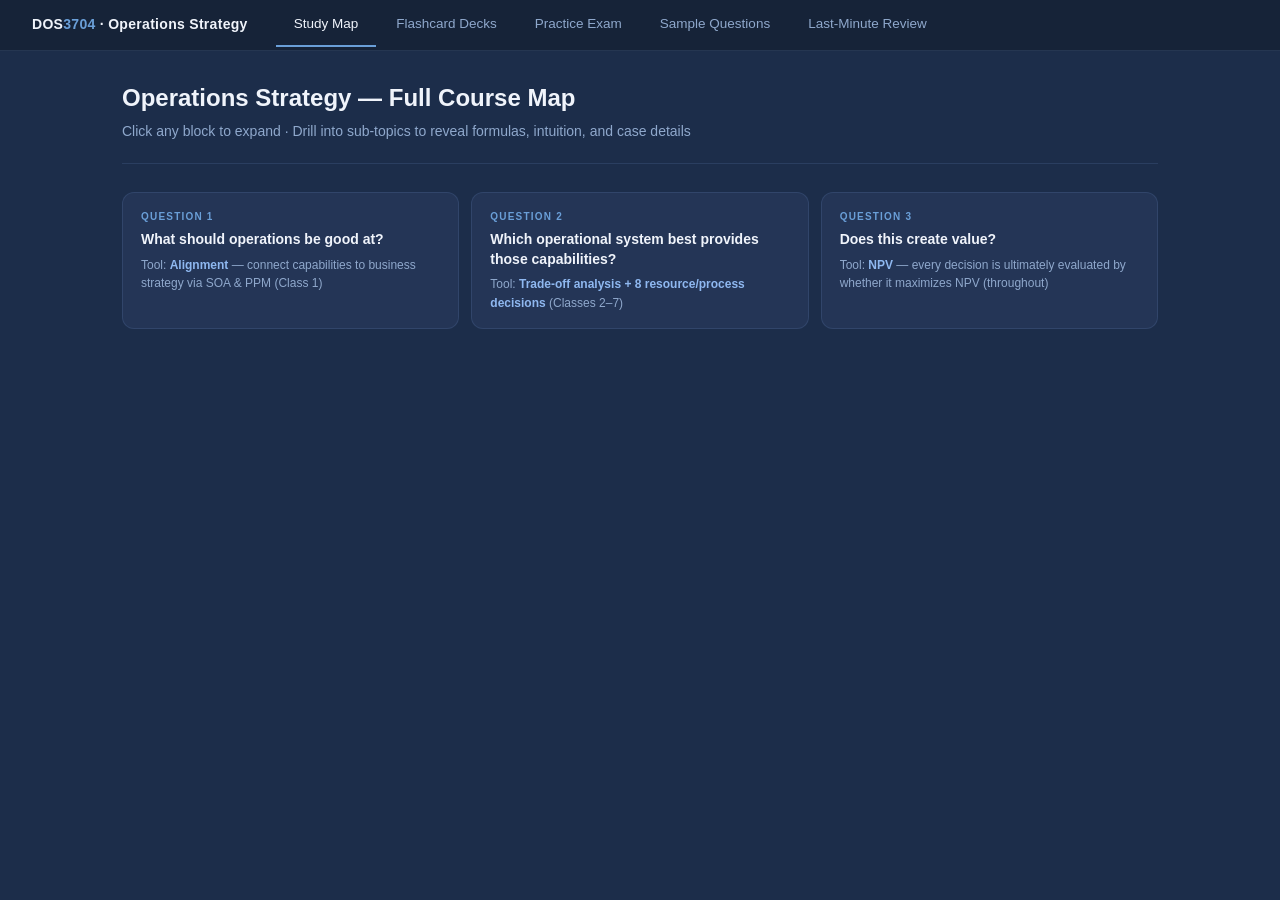
==== commit 67c0c58e: "Add Practice Exam, Sample Questions, and Last-Minute Review sections Adds three new interactive page" ====
--- a/index.html
+++ b/index.html
@@ -3,7 +3,7 @@
 <head>
   <meta charset="UTF-8">
   <meta name="viewport" content="width=device-width, initial-scale=1.0">
-  <title>DOS3704 · Operations Strategy Study Tool</title>
+  <title>DOS3704 · Operations Strategy Study Aid</title>
   <style>
   * { box-sizing: border-box; margin: 0; padding: 0; }
 
@@ -502,6 +502,218 @@
 
   /* Additional styles not in mockup */
   body { padding-top: 0; }
+
+  /* ════════════════════════════════════════
+     MOBILE / RESPONSIVE
+  ════════════════════════════════════════ */
+
+  /* Tablet & small laptops */
+  @media (max-width: 768px) {
+    .page { padding: 20px 16px; }
+    .topbar { padding: 0 16px; }
+    .topbar-brand { font-size: 13px; margin-right: 16px; }
+    .nav-btn { padding: 12px 14px; font-size: 13px; }
+
+    .page-header h1 { font-size: 20px; }
+    .page-header { margin-bottom: 20px; padding-bottom: 16px; }
+
+    .central-questions { grid-template-columns: 1fr; gap: 10px; }
+
+    .topic-header { padding: 14px 16px; gap: 10px; }
+    .topic-icon { width: 34px; height: 34px; font-size: 17px; border-radius: 8px; }
+    .topic-title { font-size: 15px; }
+    .topic-pill { display: none; }
+
+    .subtopic-grid { grid-template-columns: 1fr; }
+
+    .fc-card-wrap { height: auto; min-height: 200px; }
+    .fc-front, .fc-back { padding: 20px 16px; }
+    .fc-front .term { font-size: 18px; }
+    .fc-back .definition { font-size: 14px; }
+
+    .fc-controls { gap: 8px; }
+    .fc-btn { padding: 10px 16px; font-size: 13px; }
+
+    .deck-btn { padding: 8px 14px; font-size: 12px; }
+    .deck-selector { gap: 6px; }
+
+    .fc-done-screen { padding: 32px 20px; }
+  }
+
+  /* Phones */
+  @media (max-width: 480px) {
+    .page { padding: 16px 12px; }
+    .topbar { padding: 0 12px; }
+    .topbar-brand { font-size: 12px; margin-right: 10px; }
+    .topbar-brand span { display: inline; }
+    .nav-btn { padding: 12px 10px; font-size: 12.5px; }
+
+    .page-header h1 { font-size: 18px; }
+    .page-header p { font-size: 13px; }
+
+    .cq-card { padding: 12px 14px; }
+    .cq-question { font-size: 13px; }
+
+    .topic-header { padding: 12px 14px; gap: 8px; }
+    .topic-icon { width: 30px; height: 30px; font-size: 15px; }
+    .topic-title { font-size: 14px; }
+    .topic-desc { font-size: 11.5px; }
+    .topic-body { padding: 0 10px 12px; }
+
+    .subtopic-hdr { padding: 10px 12px; }
+    .subtopic-body { padding: 10px 12px 12px; }
+    .subtopic-title { font-size: 13px; }
+
+    .prose { font-size: 12.5px; }
+    ul.bullets li { font-size: 12.5px; }
+    .formula { font-size: 12px; }
+    .formula-wrap { padding: 10px 12px; }
+
+    .fc-card-wrap { min-height: 180px; }
+    .fc-front .term { font-size: 16px; }
+    .fc-back .definition { font-size: 13px; }
+    .fc-front, .fc-back { padding: 16px 14px; }
+
+    .fc-controls { width: 100%; justify-content: center; }
+    .fc-btn { padding: 10px 14px; font-size: 12.5px; flex: 1; text-align: center; }
+
+    .deck-btn { padding: 7px 12px; font-size: 11.5px; }
+
+    .fc-done-screen { padding: 24px 16px; max-width: 100%; }
+    .fc-done-screen h2 { font-size: 18px; }
+    .fc-done-screen p { font-size: 13px; }
+
+    .insight-box p { font-size: 12px; }
+    .link-tag { font-size: 10px; }
+  }
+
+  /* Fix flashcard height for auto-sizing on mobile */
+  @media (max-width: 768px) {
+    .fc-card-wrap {
+      height: auto;
+    }
+    .fc-card {
+      position: relative;
+      transform-style: preserve-3d;
+    }
+    .fc-front, .fc-back {
+      position: relative;
+      min-height: 180px;
+    }
+    .fc-back {
+      position: absolute;
+      inset: 0;
+    }
+  }
+
+  /* Prevent horizontal overflow */
+  .formula { overflow-x: auto; word-break: break-word; }
+  .subtopic-body { overflow-x: hidden; }
+
+  /* Better touch targets */
+  @media (pointer: coarse) {
+    .nav-btn { min-height: 44px; }
+    .deck-btn { min-height: 44px; }
+    .fc-btn { min-height: 44px; }
+    .topic-header { min-height: 52px; }
+    .subtopic-hdr { min-height: 44px; }
+  }
+
+  /* ════ PRACTICE EXAM PAGE ════ */
+  .q-card { background:var(--bg-card); border:1px solid var(--border); border-radius:12px; padding:20px 22px; margin-bottom:14px; transition:border-color 0.2s; }
+  .q-card.correct { border-color:#4caf7a; background:rgba(76,175,122,0.05); }
+  .q-card.incorrect { border-color:#e05c6e; background:rgba(224,92,110,0.05); }
+  .q-number { font-size:10px; font-weight:700; letter-spacing:1.2px; text-transform:uppercase; color:var(--accent); margin-bottom:8px; }
+  .q-text { font-size:14.5px; font-weight:600; color:var(--white); line-height:1.45; margin-bottom:14px; }
+  .q-options { display:flex; flex-direction:column; gap:8px; }
+  .q-option { display:flex; align-items:flex-start; gap:10px; padding:10px 14px; border-radius:8px; background:var(--bg-sub); border:1px solid var(--border); cursor:pointer; transition:border-color 0.15s,background 0.15s; font-size:13.5px; color:var(--text); line-height:1.45; text-align:left; font-family:inherit; width:100%; }
+  .q-option:hover { border-color:var(--border-hi); background:rgba(255,255,255,0.03); }
+  .q-option.selected { border-color:var(--accent); background:rgba(106,159,216,0.1); }
+  .q-option.right { border-color:#4caf7a !important; background:rgba(76,175,122,0.1) !important; }
+  .q-option.wrong { border-color:#e05c6e !important; background:rgba(224,92,110,0.1) !important; text-decoration:line-through; color:#f0a0aa; }
+  .q-option-letter { width:22px; height:22px; border-radius:50%; background:var(--bg-deep); border:1px solid var(--border); display:flex; align-items:center; justify-content:center; font-size:11px; font-weight:700; color:var(--text-mute); flex-shrink:0; }
+  .q-option.selected .q-option-letter { background:var(--accent); border-color:var(--accent); color:white; }
+  .q-option.right .q-option-letter { background:#4caf7a !important; border-color:#4caf7a !important; color:white !important; }
+  .q-option.wrong .q-option-letter { background:#e05c6e !important; border-color:#e05c6e !important; color:white !important; }
+  .q-explanation { display:none; margin-top:12px; padding:10px 12px; background:rgba(100,159,216,0.08); border-left:3px solid var(--accent); border-radius:0 8px 8px 0; font-size:12.5px; color:var(--text-mute); line-height:1.55; }
+  .q-explanation strong { color:var(--accent-hi); }
+  .q-explanation.visible { display:block; }
+  .exam-meta { display:flex; align-items:center; gap:16px; margin-bottom:24px; padding:12px 16px; background:var(--bg-card); border:1px solid var(--border); border-radius:10px; font-size:13px; color:var(--text-mute); }
+  .exam-meta strong { color:var(--white); }
+  .exam-score-badge { margin-left:auto; font-size:13px; font-weight:700; color:var(--accent); }
+  .exam-submit-row { text-align:center; padding:24px 0; }
+  .exam-submit-btn { padding:13px 40px; background:var(--accent); color:white; border:none; border-radius:8px; font-family:inherit; font-size:15px; font-weight:600; cursor:pointer; transition:opacity 0.15s; }
+  .exam-submit-btn:hover { opacity:0.85; }
+  .exam-result-card { display:none; background:var(--bg-card); border:1px solid var(--border); border-radius:14px; padding:28px 32px; text-align:center; margin-bottom:28px; }
+  .exam-result-card.visible { display:block; }
+  .exam-result-score { font-size:52px; font-weight:800; color:var(--white); line-height:1.1; }
+  .exam-result-score span { color:var(--accent); }
+  .exam-result-label { font-size:14px; color:var(--text-mute); margin:6px 0 16px; }
+  .exam-result-grade { display:inline-block; padding:5px 18px; border-radius:100px; font-size:13px; font-weight:700; margin-bottom:16px; }
+  .grade-a { background:rgba(76,175,122,0.15); color:#4caf7a; }
+  .grade-b { background:rgba(106,159,216,0.15); color:var(--accent-hi); }
+  .grade-c { background:rgba(200,154,64,0.15); color:#c8a840; }
+  .grade-d { background:rgba(224,92,110,0.15); color:#e05c6e; }
+  .exam-retry-btn { padding:9px 26px; background:none; color:var(--accent); border:1px solid var(--accent); border-radius:8px; font-family:inherit; font-size:13.5px; font-weight:600; cursor:pointer; transition:all 0.15s; }
+  .exam-retry-btn:hover { background:var(--accent); color:white; }
+
+  /* ════ SAMPLE QUESTIONS PAGE ════ */
+  .sq-filters { display:flex; flex-wrap:wrap; gap:8px; margin-bottom:24px; }
+  .sq-filter-btn { padding:7px 16px; font-family:inherit; font-size:12.5px; font-weight:600; background:var(--bg-card); border:1px solid var(--border); border-radius:100px; color:var(--text-mute); cursor:pointer; transition:all 0.15s; }
+  .sq-filter-btn:hover { border-color:var(--border-hi); color:var(--text); }
+  .sq-filter-btn.active { background:var(--accent); border-color:var(--accent); color:white; }
+  .sq-card { background:var(--bg-card); border:1px solid var(--border); border-radius:12px; margin-bottom:12px; overflow:hidden; transition:border-color 0.2s; }
+  .sq-card:hover { border-color:var(--border-hi); }
+  .sq-header { display:flex; align-items:flex-start; gap:12px; padding:18px 20px; cursor:pointer; }
+  .sq-tag { font-size:10px; font-weight:700; letter-spacing:1px; text-transform:uppercase; padding:3px 10px; border-radius:100px; background:var(--bg-deep); color:var(--accent); border:1px solid var(--formula-border); white-space:nowrap; flex-shrink:0; margin-top:2px; }
+  .sq-question-text { font-size:14px; font-weight:600; color:var(--white); line-height:1.45; flex:1; }
+  .sq-toggle { font-size:11px; font-weight:700; color:var(--accent); white-space:nowrap; flex-shrink:0; padding:4px 12px; border:1px solid var(--formula-border); border-radius:6px; background:var(--bg-deep); margin-top:2px; }
+  .sq-answer { display:none; padding:0 20px 18px; border-top:1px solid var(--border); }
+  .sq-card.open .sq-answer { display:block; }
+  .sq-answer-inner { padding-top:14px; font-size:13px; color:var(--text-mute); line-height:1.65; }
+  .sq-answer-inner strong { color:var(--text); }
+  .sq-section { font-size:10px; font-weight:700; letter-spacing:1px; text-transform:uppercase; color:var(--accent); margin:14px 0 6px; }
+  .sq-section:first-child { margin-top:0; }
+  .sq-answer-inner ul { list-style:none; margin-bottom:8px; }
+  .sq-answer-inner ul li { padding:3px 0 3px 16px; position:relative; }
+  .sq-answer-inner ul li::before { content:'·'; position:absolute; left:5px; color:var(--accent); font-size:16px; line-height:1; top:2px; }
+  .sq-formula { font-family:'Consolas','Courier New',monospace; font-size:12.5px; color:#9ecfff; background:var(--formula-bg); border:1px solid var(--formula-border); border-radius:6px; padding:10px 12px; margin:8px 0; line-height:1.7; }
+
+  /* ════ LAST-MINUTE REVIEW PAGE ════ */
+  .lmr-grid { display:grid; grid-template-columns:repeat(2,1fr); gap:14px; margin-bottom:14px; }
+  .lmr-card { background:var(--bg-card); border:1px solid var(--border); border-radius:12px; padding:16px 18px; }
+  .lmr-card.full { grid-column:1/-1; }
+  .lmr-title { font-size:10px; font-weight:700; letter-spacing:1.2px; text-transform:uppercase; color:var(--accent); margin-bottom:12px; }
+  .lmr-table { width:100%; border-collapse:collapse; font-size:12.5px; }
+  .lmr-table th { text-align:left; font-size:10px; font-weight:700; letter-spacing:0.8px; text-transform:uppercase; color:var(--text-dim); padding:0 0 8px; border-bottom:1px solid var(--border); }
+  .lmr-table td { padding:6px 8px 6px 0; color:var(--text-mute); border-bottom:1px solid rgba(120,160,220,0.07); vertical-align:top; }
+  .lmr-table td:first-child { font-weight:600; color:var(--text); padding-right:14px; }
+  .lmr-table td.mono { font-family:'Consolas','Courier New',monospace; font-size:12px; color:#9ecfff; }
+  .lmr-list { list-style:none; margin:0; padding:0; }
+  .lmr-list li { font-size:13px; color:var(--text-mute); padding:4px 0 4px 14px; position:relative; border-bottom:1px solid rgba(120,160,220,0.07); line-height:1.45; }
+  .lmr-list li:last-child { border-bottom:none; }
+  .lmr-list li::before { content:'›'; position:absolute; left:2px; color:var(--accent); }
+  .lmr-list li strong { color:var(--text); }
+  .lmr-framework { font-family:'Consolas','Courier New',monospace; font-size:11.5px; color:var(--text-mute); line-height:1.9; background:var(--formula-bg); border:1px solid var(--formula-border); border-radius:8px; padding:14px 18px; }
+  .lmr-framework .hl { color:var(--accent-hi); font-weight:700; }
+  .lmr-framework .dim { color:var(--text-dim); }
+  .lmr-framework .gr { color:#4caf7a; }
+  .lmr-row { display:flex; align-items:center; gap:8px; margin-bottom:6px; flex-wrap:wrap; }
+  .lmr-pill { padding:4px 12px; border-radius:6px; font-size:12px; font-weight:600; text-align:center; }
+  .lmr-pill.biz { background:rgba(106,159,216,0.18); color:var(--accent-hi); }
+  .lmr-pill.ops { background:rgba(200,154,64,0.15); color:#c8a840; }
+  .lmr-arrow { color:var(--text-dim); font-size:12px; }
+  .lmr-case-hdr { display:flex; align-items:center; gap:10px; padding-bottom:8px; margin-bottom:8px; border-bottom:1px solid var(--border); }
+  .lmr-case-tag { font-size:10px; font-weight:700; letter-spacing:0.8px; text-transform:uppercase; padding:2px 8px; border-radius:4px; background:var(--bg-deep); border:1px solid var(--border); color:var(--text-dim); white-space:nowrap; }
+  .lmr-case-title { font-size:13px; font-weight:600; color:var(--white); }
+  .lmr-case-body { font-size:12.5px; color:var(--text-mute); line-height:1.6; }
+  @media (max-width:640px) {
+    .lmr-grid { grid-template-columns:1fr; }
+    .lmr-card.full { grid-column:1; }
+    .sq-header { flex-wrap:wrap; }
+    .q-text { font-size:13.5px; }
+    .exam-result-score { font-size:40px; }
+  }
   </style>
 </head>
 <body>
@@ -512,6 +724,9 @@
   <div class="topbar-nav">
     <button class="nav-btn active" id="tab-study" onclick="showPage('study')">Study Map</button>
     <button class="nav-btn" id="tab-flashcards" onclick="showPage('flashcards')">Flashcard Decks</button>
+    <button class="nav-btn" id="tab-exam" onclick="showPage('exam')">Practice Exam</button>
+    <button class="nav-btn" id="tab-sample" onclick="showPage('sample')">Sample Questions</button>
+    <button class="nav-btn" id="tab-review" onclick="showPage('review')">Last-Minute Review</button>
   </div>
 </nav>
 
@@ -602,6 +817,228 @@
   </div>
 
 
+</div>
+
+<!-- PAGE 3: PRACTICE EXAM -->
+<div class="page" id="page-exam">
+  <div class="page-header">
+    <h1>Practice Exam</h1>
+    <p>25 multiple-choice questions &middot; All 7 classes &middot; Select answers and submit to see your score</p>
+  </div>
+  <div class="exam-meta">
+    <span><strong>25</strong> questions &nbsp;&middot;&nbsp; All topics</span>
+    <span id="exam-score-badge" class="exam-score-badge"></span>
+  </div>
+  <div class="exam-result-card" id="exam-result-card">
+    <div class="exam-result-score" id="exam-result-score"></div>
+    <div class="exam-result-label" id="exam-result-label"></div>
+    <div class="exam-result-grade" id="exam-result-grade"></div>
+    <button class="exam-retry-btn" onclick="resetExam()">&#8634; Reset &amp; Retry</button>
+  </div>
+  <div id="exam-questions-container"></div>
+  <div class="exam-submit-row" id="exam-submit-row">
+    <button class="exam-submit-btn" id="exam-submit-btn" onclick="submitExam()">Submit Exam</button>
+  </div>
+</div>
+
+<!-- PAGE 4: SAMPLE QUESTIONS -->
+<div class="page" id="page-sample">
+  <div class="page-header">
+    <h1>Sample Questions</h1>
+    <p>Exam-style questions with model answers &middot; Click "Show Answer" to reveal</p>
+  </div>
+  <div class="sq-filters">
+    <button class="sq-filter-btn active" onclick="filterSQ('all',this)">All</button>
+    <button class="sq-filter-btn" onclick="filterSQ('c1',this)">Class 1 &middot; Framework</button>
+    <button class="sq-filter-btn" onclick="filterSQ('c2',this)">Class 2 &middot; Trade-offs</button>
+    <button class="sq-filter-btn" onclick="filterSQ('c3',this)">Class 3 &middot; Capacity</button>
+    <button class="sq-filter-btn" onclick="filterSQ('c4',this)">Class 4 &middot; Flexibility</button>
+    <button class="sq-filter-btn" onclick="filterSQ('c5',this)">Class 5 &middot; Location</button>
+    <button class="sq-filter-btn" onclick="filterSQ('c6',this)">Class 6 &middot; RM &amp; Sourcing</button>
+    <button class="sq-filter-btn" onclick="filterSQ('c7',this)">Class 7 &middot; Tech &amp; Learning</button>
+  </div>
+  <div id="sq-container"></div>
+</div>
+
+<!-- PAGE 5: LAST-MINUTE REVIEW -->
+<div class="page" id="page-review">
+  <div class="page-header">
+    <h1>Last-Minute Review</h1>
+    <p>Quick-reference cheat sheet &middot; Everything you need the night before the exam</p>
+  </div>
+  <div class="lmr-grid">
+
+    <div class="lmr-card full">
+      <div class="lmr-title">The OS Framework &mdash; Course Spine</div>
+      <div class="lmr-framework"><span class="hl">BUSINESS STRATEGY</span>  <span class="dim">&mdash; what you compete on</span>
+   <span class="gr">Price</span> | <span class="gr">Quality</span> | <span class="gr">Responsiveness</span> | <span class="gr">Variety</span>
+        |  <span class="dim">Alignment Principle (SOA &middot; PPM)  [Class 1]</span>
+        v
+<span class="hl">CAPABILITIES</span>  <span class="dim">&mdash; what operations must deliver</span>
+   <span class="gr">Cost</span>  |  <span class="gr">Quality</span>  |  <span class="gr">Lead-Time</span>  |  <span class="gr">Flexibility</span>
+        |  <span class="dim">Trade-offs &middot; Efficient Frontier &middot; OE &middot; Focus  [Class 2]</span>
+        v
+<span class="hl">OPERATIONS STRATEGY</span>
+   +---------------------+----------------------+
+   |    <span class="hl">RESOURCES</span>         |     <span class="hl">PROCESSES</span>          |
+   |  (asset portfolio)  |  (activity network)  |
+   |                     |                      |
+   |  Size    [Class 3]  |  Supply   [Class 6]  |
+   |  Timing  [Class 3]  |  Technology [Class 7]|
+   |  Type    [Class 4]  |  Innovation [Class 7]|
+   |  Location [Class 5] |  Demand   [Class 6]  |
+   +---------------------+----------------------+
+        v
+   <span class="hl">NPV</span>  <span class="dim">&mdash; every decision evaluated here (throughout)</span></div>
+    </div>
+
+    <div class="lmr-card">
+      <div class="lmr-title">Alignment: 1-to-1 Mapping</div>
+      <div style="display:flex;flex-direction:column;gap:7px;">
+        <div class="lmr-row"><span class="lmr-pill biz">Price</span><span class="lmr-arrow">&harr;</span><span class="lmr-pill ops">Cost</span></div>
+        <div class="lmr-row"><span class="lmr-pill biz">Quality</span><span class="lmr-arrow">&harr;</span><span class="lmr-pill ops">Quality</span></div>
+        <div class="lmr-row"><span class="lmr-pill biz">Responsiveness</span><span class="lmr-arrow">&harr;</span><span class="lmr-pill ops">Lead-Time</span></div>
+        <div class="lmr-row"><span class="lmr-pill biz">Variety</span><span class="lmr-arrow">&harr;</span><span class="lmr-pill ops">Flexibility</span></div>
+      </div>
+      <div style="margin-top:12px;font-size:12px;color:var(--text-mute);line-height:1.55;">Left = how customers perceive value. Right = capability ops must deliver. <strong style="color:var(--text)">A break in any link = misalignment.</strong></div>
+    </div>
+
+    <div class="lmr-card">
+      <div class="lmr-title">8 Decision Areas</div>
+      <table class="lmr-table">
+        <thead><tr><th>Decision</th><th>Key Question</th></tr></thead>
+        <tbody>
+          <tr><td>Size</td><td>How much capacity?</td></tr>
+          <tr><td>Timing</td><td>When to build / cut?</td></tr>
+          <tr><td>Type</td><td>Dedicated or flexible?</td></tr>
+          <tr><td>Location</td><td>Where to put it?</td></tr>
+          <tr><td>Supply</td><td>Make or buy?</td></tr>
+          <tr><td>Technology</td><td>Which process tech?</td></tr>
+          <tr><td>Innovation</td><td>How to improve over time?</td></tr>
+          <tr><td>Demand</td><td>How to match supply?</td></tr>
+        </tbody>
+      </table>
+    </div>
+
+    <div class="lmr-card full">
+      <div class="lmr-title">Key Formulas</div>
+      <table class="lmr-table">
+        <thead><tr><th style="width:42%">Formula</th><th style="width:34%">What It Does</th><th>Class</th></tr></thead>
+        <tbody>
+          <tr><td class="mono">NPV = C0 + &Sigma;[Ct/(1+r)^t]</td><td>Evaluates any strategic investment</td><td>1</td></tr>
+          <tr><td class="mono">&Delta;C = Cv + COE + CS</td><td>Decomposes cost gap between firms</td><td>2</td></tr>
+          <tr><td class="mono">Utilization = Flow Rate / Capacity</td><td>Measures capacity usage rate</td><td>3</td></tr>
+          <tr><td class="mono">CR = Cu / (Cu + Co)</td><td>Newsvendor optimal stocking qty</td><td>3</td></tr>
+          <tr><td class="mono">CapEx(K) = CapEx(K0)&middot;(K/K0)^&alpha;</td><td>Economies of scale in CapEx (&alpha;&lt;1)</td><td>3</td></tr>
+          <tr><td class="mono">P(D1 &gt; x) = r2/r1</td><td>Littlewood&rsquo;s Rule &mdash; seat protection</td><td>6</td></tr>
+          <tr><td class="mono">C(Q) = C1 &times; Q^(&minus;&beta;)</td><td>Learning curve unit cost</td><td>7</td></tr>
+          <tr><td class="mono">LR = 1 &minus; 2^(&minus;&beta;)</td><td>Learning rate per doubling of volume</td><td>7</td></tr>
+        </tbody>
+      </table>
+    </div>
+
+    <div class="lmr-card">
+      <div class="lmr-title">Cost Decomposition (Class 2)</div>
+      <div class="lmr-framework" style="font-size:11px;padding:10px 14px;">&Delta;C + <span class="gr">Cv,rival</span> = <span class="gr">Cv,us</span> + <span class="hl">COE</span> + <span class="gr">CS</span>
+
+  -&gt; <span class="hl">COE</span> = &Delta;C + Cv,rival &minus; Cv,us &minus; CS
+
+<span class="dim">&Delta;C</span>  = raw observed cost difference
+<span class="dim">Cv</span>   = volume/utilization differential
+<span class="dim">CS</span>   = competitive strategy differential
+<span class="hl">COE</span>  = operational efficiency gap (the threat)</div>
+      <div style="font-size:12px;color:var(--text-mute);margin-top:8px;line-height:1.5;">
+        <strong style="color:#4caf7a">COE &le; 0</strong>: on or ahead of the efficient frontier.<br>
+        <strong style="color:#e05c6e">COE &gt; 0</strong>: operationally less efficient &mdash; existential threat.
+      </div>
+    </div>
+
+    <div class="lmr-card">
+      <div class="lmr-title">5 Capacity Strategies (Class 3)</div>
+      <ul class="lmr-list">
+        <li><strong>Lead</strong> &mdash; build ahead of demand; risk: excess capacity</li>
+        <li><strong>Lag</strong> &mdash; build after demand exceeds capacity; risk: shortfall</li>
+        <li><strong>Chase</strong> &mdash; incremental match; costly per unit, minimal mismatch</li>
+        <li><strong>Hybrid / Follow</strong> &mdash; balance lead + lag based on cost trade-offs</li>
+        <li><strong>Smooth</strong> &mdash; constant build rate regardless of demand swings</li>
+      </ul>
+      <div class="lmr-title" style="margin-top:14px;">4 Sources of Flexibility Value (Class 4)</div>
+      <ul class="lmr-list">
+        <li><strong>Scale economies</strong> &mdash; aggregate volume across products</li>
+        <li><strong>Risk pooling</strong> &mdash; &sigma;_pool &le; &sigma;1 + &sigma;2</li>
+        <li><strong>Information updating</strong> &mdash; delay decisions until better forecast</li>
+        <li><strong>Flexible allocation</strong> &mdash; shift to highest-value use in real time</li>
+      </ul>
+    </div>
+
+    <div class="lmr-card">
+      <div class="lmr-title">Ferdows&rsquo; 6 Facility Roles (Class 5)</div>
+      <table class="lmr-table" style="margin-bottom:14px;">
+        <tbody>
+          <tr><td>Offshore</td><td>Low-cost production for export</td></tr>
+          <tr><td>Source</td><td>Low-cost + some local autonomy</td></tr>
+          <tr><td>Server</td><td>Supply local market; little autonomy</td></tr>
+          <tr><td>Contributor</td><td>Local market + product/process dev.</td></tr>
+          <tr><td>Outpost</td><td>Gather tech/market/talent intelligence</td></tr>
+          <tr><td>Lead</td><td>Creates knowledge for the entire company</td></tr>
+        </tbody>
+      </table>
+      <div class="lmr-title">Revenue Management (Class 6)</div>
+      <ul class="lmr-list">
+        <li><strong>Perishable capacity</strong> &mdash; value lost if not sold</li>
+        <li><strong>Fixed short-run supply</strong> &mdash; can&rsquo;t quickly expand</li>
+        <li><strong>Heterogeneous WTP</strong> &mdash; customers differ in willingness to pay</li>
+        <li><strong>Ability to segment</strong> &mdash; prevent high-WTP buying at low price</li>
+        <li><strong>Littlewood</strong>: protect x s.t. P(D1 &gt; x) = r2/r1</li>
+      </ul>
+    </div>
+
+    <div class="lmr-card">
+      <div class="lmr-title">Key Tools &amp; Acronyms</div>
+      <table class="lmr-table" style="margin-bottom:14px;">
+        <tbody>
+          <tr><td>SOA</td><td>Diagnoses strategy, competency &amp; resource/process gaps</td></tr>
+          <tr><td>PPM/OMM</td><td>Process flexibility vs. product variety &mdash; diagonal = aligned</td></tr>
+          <tr><td>OE</td><td>Operational efficiency; COE = cost disadvantage vs. frontier</td></tr>
+          <tr><td>TCO</td><td>Total Cost of Ownership (full sourcing cost)</td></tr>
+          <tr><td>TLC</td><td>Total Landed Cost to destination market</td></tr>
+          <tr><td>DFM</td><td>Design for Manufacturability</td></tr>
+          <tr><td>CCC21</td><td>Toyota&rsquo;s 30% cost-reduction program with suppliers</td></tr>
+        </tbody>
+      </table>
+      <div class="lmr-title">Learning Curve (Class 7)</div>
+      <div class="lmr-framework" style="font-size:11px;padding:8px 12px;">C(Q) = C1 &times; Q^(<span class="hl">&minus;&beta;</span>)  <span class="dim">(higher &beta; = faster learning)</span>
+LR = 1 &minus; 2^(&minus;&beta;)  <span class="dim">(% drop per doubling)</span>
+
+<span class="dim">Conceptual learning</span> = understanding "why" (theory)
+<span class="dim">Operational learning</span> = understanding "how" (practice)
+<span class="dim">Before doing</span> = prototypes, pilots, simulations
+<span class="dim">By doing</span>     = repetition builds tacit knowledge</div>
+    </div>
+
+    <div class="lmr-card full">
+      <div class="lmr-title">Case Studies Reference</div>
+      <div style="display:grid;grid-template-columns:repeat(2,1fr);gap:14px;">
+        <div>
+          <div class="lmr-case-hdr"><span class="lmr-case-tag">Class 1</span><span class="lmr-case-title">Swiss Watch Industry</span></div>
+          <div class="lmr-case-body">Swiss = quality/variety, job shop, vertically integrated in Switzerland, ~60% labor. Seiko = price/cost, repetitive line, offshore assembly, ~35% labor. <strong>Hayek&rsquo;s Swatch:</strong> 51 parts, automated, labor &lt;10% &mdash; compete on cost AND Swiss brand. <strong>Lesson:</strong> Misalignment kills; realignment via a new operational system can save an industry.</div>
+        </div>
+        <div>
+          <div class="lmr-case-hdr"><span class="lmr-case-tag">Class 2</span><span class="lmr-case-title">American Connector Co. vs. DJC</span></div>
+          <div class="lmr-case-body">ACC (US, high-variety, higher cost) vs. DJC (Japan, standardized, low cost). Apply cost decomposition to isolate COE &mdash; the true efficiency gap. <strong>Lesson:</strong> Focus and OE improvement are the strategic responses to a positive COE threat.</div>
+        </div>
+        <div>
+          <div class="lmr-case-hdr"><span class="lmr-case-tag">Class 4</span><span class="lmr-case-title">Eli Lilly</span></div>
+          <div class="lmr-case-body">Flexible vs. dedicated pharma manufacturing. $325M facility abandoned when drug demand disappeared. Flexible capacity has option value: delay commitment + pool demand across drugs. <strong>Lesson:</strong> NPV(flexible) &gt; NPV(dedicated) when demand and pipeline uncertainty are both high.</div>
+        </div>
+        <div>
+          <div class="lmr-case-hdr"><span class="lmr-case-tag">Class 7</span><span class="lmr-case-title">Moderna</span></div>
+          <div class="lmr-case-body">mRNA as a tech platform ("OS for the cell"). Vertically integrated to control learning. Multiple drugs developed simultaneously with shared learning spillovers. COVID vaccine in ~10 months. <strong>Lesson:</strong> Platform strategy + learning + vertical integration = competitive speed advantage.</div>
+        </div>
+      </div>
+    </div>
+
+  </div>
 </div>
 
 <!-- \u2550\u2550\u2550 ALL JAVASCRIPT (inlined) \u2550\u2550\u2550 -->
@@ -4179,11 +4616,274 @@
 // ═══════════════════════════════════════════════════════
 document.addEventListener('DOMContentLoaded', () => {
   buildDeckSelector();
+  buildExam();
+  buildSampleQuestions();
   // Auto-load Class 1 deck on startup
   const firstBtn = document.querySelector('.deck-btn');
   if (firstBtn) selectDeck('c1', firstBtn);
 });
 
+
+// ═══════════════════════════════════════════════════════
+// PRACTICE EXAM DATA
+// ═══════════════════════════════════════════════════════
+const EXAM_QUESTIONS = [
+  { id:0, tag:'Class 1 · Framework', q:'Operations Strategy is formally defined as:', options:['A short-term plan for managing day-to-day operational activities','A long-term plan for developing resources and configuring processes to maximize NPV','A marketing strategy for competing on price and quality dimensions','A financial plan for allocating capital across business units'], answer:1, exp:'The verbatim definition: "Operations Strategy is a long-term plan for developing resources and configuring processes such that the resulting capabilities maximize Net Present Value." Every word is deliberate — long-term, resources, processes, capabilities, NPV.' },
+  { id:1, tag:'Class 1 · Framework', q:'In the OS Framework, the business strategy dimension "Price" maps directly to which operational capability?', options:['Quality','Lead-Time','Cost','Flexibility'], answer:2, exp:'Price ↔ Cost. The 1-to-1 mapping is: Price/Cost, Quality/Quality, Responsiveness/Lead-Time, Variety/Flexibility. A firm competing on low price MUST build operational capabilities that minimize cost.' },
+  { id:2, tag:'Class 1 · Framework', q:'A Strategic Operational Audit (SOA) is used to:', options:['Calculate the NPV of a capacity investment','Identify gaps between value proposition, competencies, and resources/processes','Select the optimal process type for a given product','Determine the newsvendor optimal stocking quantity'], answer:1, exp:'The SOA is a diagnostic tool that examines three potential gaps: (1) Strategy Gap between value proposition and deliverable value, (2) Competency Gap, and (3) Resource & Process Gap. It tells you WHERE misalignment exists.' },
+  { id:3, tag:'Class 1 · Framework', q:'The Product-Process Matrix (PPM) shows alignment when:', options:['A job shop produces standardized, low-variety products','Process flexibility matches product variety — operating along the diagonal','All products use the same repetitive line regardless of variety','High process flexibility coincides with low product variety'], answer:1, exp:'The PPM diagonal runs from bottom-left (repetitive line, standardized products) to top-right (job shop, high variety). Any point on the diagonal is aligned. Positions off-diagonal represent misalignment — either over-invested in flexibility (top-left) or under-invested (bottom-right).' },
+  { id:4, tag:'Class 2 · Trade-offs', q:'In the cost decomposition formula ΔC = Cv + COE + CS, what does COE represent?', options:['The volume cost differential due to utilization differences','The competitive strategy-driven cost differential','The operational efficiency cost differential — the true efficiency gap','The total observed cost difference between two firms'], answer:2, exp:'COE is the operational efficiency cost differential — the cost advantage a rival would have even if both firms operated at their strategic utilization and offered the same value proposition. COE > 0 means the rival's operational systems are more efficient, making it an existential threat.' },
+  { id:5, tag:'Class 2 · Trade-offs', q:'The Efficient Frontier represents:', options:['The set of capabilities that no company in the industry has yet achieved','The industry's lowest-cost way to deliver specific non-cost capability bundles','The optimal capacity utilization level for a given firm','The trade-off curve of a single operational system at its best configuration'], answer:1, exp:'The efficient frontier is the envelope (outer boundary) of all operational systems' trade-off curves. It shows the industry-best cost for each level of a non-cost capability (e.g., flexibility). Points inside the frontier are attainable but inefficient; points outside are currently not attainable.' },
+  { id:6, tag:'Class 2 · Trade-offs', q:'A "focused operation" is one that:', options:['Uses a single process type for all products regardless of variety requirements','Has its required capabilities restricted to a narrow set in capability space','Competes simultaneously on all four dimensions: cost, quality, lead-time, and flexibility','Achieves maximum economies of scale through the highest possible volume'], answer:1, exp:'Operational focus means narrowing the range of capabilities the operation must deliver. "Simplicity and repetition breeds competence" — a focused operation avoids compromises in system design, enabling deeper expertise and less divergence of attention.' },
+  { id:7, tag:'Class 2 · Trade-offs', q:'OE improvement (improving operational efficiency) primarily:', options:['Moves the trade-off curve inward, closer to the origin','Moves the trade-off curve outward, creating new strategic options','Reduces the competitive strategy cost differential (CS)','Increases the gap between the firm and the efficient frontier'], answer:1, exp:'OE improvement pushes the trade-off curve outward (away from origin), meaning the firm can now achieve BETTER combinations of cost and non-cost capabilities. This creates new strategic options: the firm can choose more variety at the same cost, lower cost at the same variety, or a combination of both.' },
+  { id:8, tag:'Class 3 · Capacity', q:'The newsvendor critical ratio for optimal capacity/stocking quantity is:', options:['Fixed Cost / Variable Cost','Cu / (Cu + Co), where Cu = underage cost and Co = overage cost','Flow Rate / Capacity','NPV(wait) − NPV(invest now)'], answer:1, exp:'The critical ratio CR = Cu/(Cu+Co) gives P(D ≤ Q*) — the optimal percentile of the demand distribution. Cu = profit margin lost when demand exceeds capacity; Co = cost of excess capacity. Equivalently, CR = (p − c)/(p − s) where p=price, c=cost, s=salvage.' },
+  { id:9, tag:'Class 3 · Capacity', q:'Which capacity strategy involves building ahead of demand to ensure supply is always available?', options:['Lag strategy','Chase strategy','Lead strategy','Follow strategy'], answer:2, exp:'The Lead strategy builds capacity BEFORE demand reaches it. This avoids stockouts and lost sales but creates excess capacity in the short term. It is preferred when: capacity shortfall costs (lost revenue, lost customers) are high relative to excess capacity costs.' },
+  { id:10, tag:'Class 3 · Capacity', q:'The "option value of waiting" in capacity decisions refers to:', options:['Cost savings from delaying facility maintenance','The value of deferring an irreversible capacity investment when future demand is uncertain','The NPV benefit of choosing flexible over dedicated capacity','The revenue gained from adopting a lead capacity strategy'], answer:1, exp:'When demand is uncertain and investments are irreversible, waiting has value — it lets you observe more information before committing. Option Value = NPV(wait and invest later if demand materializes) − NPV(invest now). This is why firms may delay even when current NPV of investing is positive.' },
+  { id:11, tag:'Class 3 · Capacity', q:'Economies of scale in capacity investment are best expressed by:', options:['CapEx(K) = CapEx(K₀) × (K/K₀)^α, where α < 1','NPV = C₀ + Σ[Cₜ/(1+r)ᵗ]','Utilization = Flow Rate / Capacity','C(Q) = C₁ × Q^(−β)'], answer:0, exp:'The economies of scale formula CapEx(K) = CapEx(K₀)×(K/K₀)^α with α < 1 means a larger facility costs less per unit of capacity than a smaller one. If you double capacity (K/K₀ = 2), CapEx increases by only 2^α < 2 (since α < 1). This favors building large rather than multiple small facilities.' },
+  { id:12, tag:'Class 4 · Flexibility', q:'Resource chaining is strategically important because:', options:['It requires full flexibility across all products to deliver any benefit','A small amount of flexible capacity shared appropriately captures most of the benefit of full flexibility','It entirely replaces the need for risk pooling in capacity planning','It is only useful in make-to-order production environments'], answer:1, exp:'"A little flexibility goes a long way." Resource chaining — connecting product groups into a chain where each dedicated line shares one flexible link with its neighbor — captures most of the pooling benefit of full flexibility at much lower cost. You do NOT need to make everything fully flexible.' },
+  { id:13, tag:'Class 4 · Flexibility', q:'Which of the following is NOT one of the four sources of flexibility value?', options:['Scale economies — flexible capacity can aggregate volume across products','Risk pooling — aggregate demand is less variable than individual product demands','Information updating — flexibility allows delaying production decisions','Vertical integration — control over multiple supply chain stages'], answer:3, exp:'The four sources of flexibility value are: (1) Scale economies, (2) Risk pooling, (3) Information updating, and (4) Flexible allocation. Vertical integration is a supply/sourcing strategy decision (Class 6), not a source of flexibility value.' },
+  { id:14, tag:'Class 4 · Flexibility', q:'The Eli Lilly case (Class 4) is primarily about:', options:['Supply chain sourcing decisions and contract type selection','Whether to invest in flexible vs. dedicated pharmaceutical manufacturing capacity','Using learning curves to reduce production costs over time','Applying revenue management principles to pharmaceutical pricing'], answer:1, exp:'Eli Lilly faced the decision: build dedicated capacity for individual drugs (cheaper per drug) or invest in flexible manufacturing that can produce multiple drugs (more expensive, but with option value). The case teaches: when demand uncertainty and drug pipeline uncertainty are high, flexible capacity has NPV > dedicated capacity.' },
+  { id:15, tag:'Class 5 · Location', q:'Ferdows' six facility roles progress from:', options:['Job shop to repetitive line, based on process type','Offshore to Lead, representing increasing levels of strategic importance and capability','Make-to-stock to make-to-order, based on production strategy','Single-source to multi-source, based on supplier concentration risk'], answer:1, exp:'Ferdows' 6 roles (Offshore → Source → Server → Contributor → Outpost → Lead) represent increasing levels of strategic autonomy and capability. Offshore is purely low-cost; Lead creates knowledge and capability for the entire company. Most firms start offshore and evolve toward higher roles as they develop.' },
+  { id:16, tag:'Class 5 · Location', q:'Total Landed Cost (TLC) to a destination includes:', options:['Only the purchase price of goods from the supplier','Manufacturing cost, transportation, tariffs, inventory holding, and other supply chain costs to the destination','The NPV-adjusted value of all capacity investments at the source facility','Direct labor and direct materials cost only'], answer:1, exp:'TLC is the full cost of getting a product to the destination market. It includes: manufacturing/production cost, transportation cost, import tariffs and duties, inventory holding costs (in-transit and safety stock), and other supply chain costs. A location with a low manufacturing cost may have high TLC due to transportation or tariffs.' },
+  { id:17, tag:'Class 6 · RM & Sourcing', q:'Littlewood's Rule states that the optimal number of seats (x) to protect for the high-fare class satisfies:', options:['P(D₁ > x) = r₁/r₂','P(D₁ > x) = r₂/r₁','P(D₁ > x) = (r₁ − r₂)/r₁','P(D₁ > x) = 1 − r₂/r₁'], answer:1, exp:'Littlewood's Rule: protect the last seat for high-fare (Class 1) as long as the probability of high-fare demand exceeding the protection level times the high fare ≥ low fare. This simplifies to P(D₁ > x) = r₂/r₁. At the optimal x*, the probability of selling the marginal seat to a high-fare customer equals the fare ratio.' },
+  { id:18, tag:'Class 6 · RM & Sourcing', q:'Which set of conditions is MOST important for effective Revenue Management?', options:['Standardized products with stable, transparent prices across all channels','Customers with homogeneous, similar willingness to pay for the product','Perishable capacity, heterogeneous customer valuations, and ability to segment','High product variety with low fixed capacity costs'], answer:2, exp:'RM works when: (1) Capacity is perishable (empty seat = permanently lost revenue), (2) Demand is heterogeneous (different customers have different WTP — business vs. leisure travelers), and (3) You can segment them (prevent high-WTP customers from buying at discounted prices). All three are necessary.' },
+  { id:19, tag:'Class 6 · RM & Sourcing', q:'Overbooking (selling more than available capacity) is an example of:', options:['A price control strategy — using price variation to influence demand','A capacity control strategy — restricting supply to influence demand mix','A competitive strategy-driven cost reduction (CS)','A dynamic pricing technique to clear excess inventory'], answer:1, exp:'Overbooking is a capacity control technique, not a price control. It works by over-selling capacity to hedge against no-shows and cancellations. The optimal overbooking level balances the cost of an oversold seat (denied boarding cost) against the cost of an empty seat (lost revenue).' },
+  { id:20, tag:'Class 6 · RM & Sourcing', q:'A "buyback contract" in supply chain management means:', options:['The buyer can cancel orders at any time with a full refund from the supplier','The supplier agrees to repurchase unsold units from the retailer at a specified buyback price','Both parties can adjust order quantities based on actual realized demand','The buyer has the option to acquire the supplier through vertical integration'], answer:1, exp:'In a buyback contract, the supplier sets a wholesale price w and agrees to buy back unsold units at a buyback price b > salvage value s. This shifts some demand risk from retailer to supplier, inducing the retailer to order more. Buyback contracts can coordinate the supply chain to achieve optimal total profit.' },
+  { id:21, tag:'Class 6 · RM & Sourcing', q:'In the make-vs-buy framework, a firm should typically keep activities in-house when:', options:['External suppliers can perform the activity at lower cost','The activity is core to competitive advantage and involves tacit, hard-to-codify knowledge','The activity requires significant capital investment regardless of competitive impact','The activity benefits from large economies of scale available to outside suppliers'], answer:1, exp:'Core activities that create competitive advantage — especially those involving tacit knowledge (know-how that can't easily be written down or transferred) — should be kept in-house. Outsourcing these risks: IP leakage, loss of learning, supplier dependency, and erosion of the very capabilities that differentiate the firm.' },
+  { id:22, tag:'Class 6 · RM & Sourcing', q:'Toyota's CCC21 (Construction of Cost Competitiveness for the 21st Century) is an example of:', options:['Revenue management through dynamic pricing of vehicle models','Flexible capacity through resource chaining across production lines','Strategic sourcing through systematic cost reduction programs with suppliers','Technology innovation through concurrent engineering and DFM'], answer:2, exp:'CCC21 was Toyota's program to achieve 30% cost reductions across 170+ components over 3 years by working systematically with suppliers. It is a prime example of strategic sourcing/supply management — not revenue management or capacity flexibility. It demonstrates how buyer-supplier collaboration can drive supply chain cost reduction.' },
+  { id:23, tag:'Class 7 · Tech & Learning', q:'The learning curve formula C(Q) = C₁ × Q^(−β) implies that:', options:['Unit cost increases as cumulative production volume increases','The marginal cost of producing the Q-th unit decreases as Q rises (cost declines with experience)','Learning effects only begin after the first 100 units are produced','The learning exponent β must be greater than 1 for any learning to occur'], answer:1, exp:'Since β > 0, the exponent −β is negative, so Q^(−β) is a decreasing function of Q. As cumulative volume Q increases, C(Q) decreases. Each additional unit produced adds to cumulative experience, driving down unit cost. This is "learning by doing" — the empirical observation that the workforce gets more efficient with repetition.' },
+  { id:24, tag:'Class 7 · Tech & Learning', q:'Moderna's mRNA "platform strategy" (treating mRNA as an operating system) primarily illustrates which concept?', options:['Resource chaining and flexible capacity allocation across production lines','Copy best practice as a medium-risk radical improvement strategy','How a shared technology platform enables learning spillovers across multiple products simultaneously','Overbooking as a demand management tool for capacity-constrained biotech manufacturing'], answer:2, exp:'Moderna's key insight: mRNA is a platform like an OS — once you master delivering genetic instructions to cells, you can build many different "apps" (vaccines/drugs) on top. Learnings from one drug spill directly into others. This accelerated COVID vaccine development to ~10 months. Platform strategy + vertical integration + concurrent engineering = speed advantage.' },
+];
+
+let selectedAnswers = {};
+let examSubmitted = false;
+
+function buildExam() {
+  const container = document.getElementById('exam-questions-container');
+  if (!container) return;
+  let html = '';
+  EXAM_QUESTIONS.forEach((q, i) => {
+    const letters = ['A','B','C','D'];
+    const opts = q.options.map((opt, j) => `
+      <button class="q-option" onclick="selectOption(${i},${j})">
+        <span class="q-option-letter">${letters[j]}</span>
+        ${opt}
+      </button>`).join('');
+    html += `
+    <div class="q-card" id="qcard-${i}">
+      <div class="q-number">Q${i+1} &middot; ${q.tag}</div>
+      <div class="q-text">${q.q}</div>
+      <div class="q-options" id="qopts-${i}">${opts}</div>
+      <div class="q-explanation" id="qexp-${i}"><strong>Explanation:</strong> ${q.exp}</div>
+    </div>`;
+  });
+  container.innerHTML = html;
+}
+
+function selectOption(qIdx, optIdx) {
+  if (examSubmitted) return;
+  selectedAnswers[qIdx] = optIdx;
+  document.querySelectorAll('#qopts-' + qIdx + ' .q-option').forEach((btn, j) => {
+    btn.classList.toggle('selected', j === optIdx);
+  });
+  const answered = Object.keys(selectedAnswers).length;
+  const btn = document.getElementById('exam-submit-btn');
+  if (btn) btn.textContent = 'Submit Exam (' + answered + '/' + EXAM_QUESTIONS.length + ' answered)';
+}
+
+function submitExam() {
+  if (Object.keys(selectedAnswers).length === 0) {
+    alert('Please answer at least one question before submitting.');
+    return;
+  }
+  examSubmitted = true;
+  let score = 0;
+  EXAM_QUESTIONS.forEach((q, i) => {
+    const card = document.getElementById('qcard-' + i);
+    const opts = document.querySelectorAll('#qopts-' + i + ' .q-option');
+    const userAns = selectedAnswers[i];
+    const correct = (userAns === q.answer);
+    if (correct) score++;
+    opts.forEach((opt, j) => {
+      opt.onclick = null;
+      if (j === q.answer) opt.classList.add('right');
+      else if (j === userAns && !correct) opt.classList.add('wrong');
+    });
+    if (card) card.classList.add(correct ? 'correct' : 'incorrect');
+    const exp = document.getElementById('qexp-' + i);
+    if (exp) exp.classList.add('visible');
+  });
+  const pct = Math.round(score / EXAM_QUESTIONS.length * 100);
+  const scoreEl = document.getElementById('exam-result-score');
+  if (scoreEl) scoreEl.innerHTML = score + '<span>/' + EXAM_QUESTIONS.length + '</span>';
+  const labelEl = document.getElementById('exam-result-label');
+  if (labelEl) labelEl.textContent = pct + '% — ' + (pct>=90?'Excellent':pct>=80?'Good':pct>=70?'Passing':'Keep Reviewing');
+  const gradeEl = document.getElementById('exam-result-grade');
+  if (gradeEl) {
+    if (pct>=90) { gradeEl.textContent='A — Excellent'; gradeEl.className='exam-result-grade grade-a'; }
+    else if (pct>=80) { gradeEl.textContent='B — Good'; gradeEl.className='exam-result-grade grade-b'; }
+    else if (pct>=70) { gradeEl.textContent='C — Passing'; gradeEl.className='exam-result-grade grade-c'; }
+    else { gradeEl.textContent='D — Keep Reviewing'; gradeEl.className='exam-result-grade grade-d'; }
+  }
+  const resultCard = document.getElementById('exam-result-card');
+  if (resultCard) {
+    resultCard.classList.add('visible');
+    resultCard.scrollIntoView({ behavior:'smooth', block:'start' });
+  }
+  const submitRow = document.getElementById('exam-submit-row');
+  if (submitRow) submitRow.style.display = 'none';
+}
+
+function resetExam() {
+  selectedAnswers = {};
+  examSubmitted = false;
+  buildExam();
+  const resultCard = document.getElementById('exam-result-card');
+  if (resultCard) resultCard.classList.remove('visible');
+  const submitRow = document.getElementById('exam-submit-row');
+  if (submitRow) submitRow.style.display = '';
+  const btn = document.getElementById('exam-submit-btn');
+  if (btn) btn.textContent = 'Submit Exam';
+}
+
+// ═══════════════════════════════════════════════════════
+// SAMPLE QUESTIONS DATA
+// ═══════════════════════════════════════════════════════
+const SAMPLE_QUESTIONS = [
+  { tag:'c1', tagLabel:'Class 1 · Framework', q:'Apply the OS Framework to compare the traditional Swiss watchmakers and Seiko. Cover all three views (Process, Resource, Competency). What core alignment lesson does this case teach?', answer:`
+<div class="sq-section">TRADITIONAL SWISS WATCHMAKERS</div>
+<ul><li><strong>Competency view:</strong> Superb quality and flexibility (luxury/precision)</li><li><strong>Resource view:</strong> Small scale; manual job shop; Switzerland only; ~60% labor cost</li><li><strong>Process view:</strong> Vertically integrated supply chain in Switzerland; mechanical/artisanal technology; design-driven innovation; producer-driven demand (customers buy at set premium prices)</li><li><strong>Business strategy:</strong> Quality and Variety</li></ul>
+<div class="sq-section">SEIKO / JAPANESE WATCHMAKERS</div>
+<ul><li><strong>Competency view:</strong> Very low cost at acceptable quality</li><li><strong>Resource view:</strong> Large scale (economies of scale); repetitive line (automated); Japan + offshore (HK, Singapore, Malaysia); reduced labor to ~35% of cost</li><li><strong>Process view:</strong> Vertically integrated in design, outsourced fabrication/assembly; quartz/electronic technology; standardized movements; competitive low pricing (demand-driven)</li><li><strong>Business strategy:</strong> Price (with acceptable quality)</li></ul>
+<div class="sq-section">ALIGNMENT LESSON</div>
+<p>The traditional Swiss were aligned for luxury (quality/variety) but completely misaligned for the mass market that emerged. Seiko built an entire operational system aligned with a low-price, high-volume strategy. The crisis occurred when the market shifted toward price — the Swiss had no operational capability to compete on cost. <strong>Hayek's solution:</strong> Create a new operational system (Swatch, 51 parts, automated, &lt;10% labor) that could compete on cost while leveraging the "Swiss Made" brand premium — a new alignment.</p>` },
+  { tag:'c2', tagLabel:'Class 2 · Trade-offs', q:'ACC has a unit cost of $0.47 and DJC has a unit cost of $0.26. Volume cost differentials: Cv,ACC = $0.05, Cv,DJC = $0.02. Competitive strategy differential: CS = $0.06 (ACC produces higher-variety products). Calculate COE and interpret the competitive threat.', answer:`
+<div class="sq-section">CALCULATION</div>
+<div class="sq-formula">ΔC = ACC cost − DJC cost = $0.47 − $0.26 = $0.21
+COE = ΔC + Cv,DJC − Cv,ACC − CS
+COE = $0.21 + $0.02 − $0.05 − $0.06
+COE = $0.12 per unit</div>
+<div class="sq-section">INTERPRETATION</div>
+<p>COE = <strong>$0.12/unit</strong>. This means even if both firms operated at their target utilizations AND ACC produced the same standardized product as DJC (eliminating the CS difference), DJC's operational systems would still cost $0.12/unit less. This is an <strong>existential operational threat</strong> — it cannot be explained away by volume or strategy. ACC must fundamentally improve its operational efficiency (move its trade-off curve outward) or risk being undercut on both price and margin.</p>` },
+  { tag:'c3', tagLabel:'Class 3 · Capacity', q:'A pharmaceutical manufacturer sells a drug at $150/unit, produces at $50/unit, and unsold units have a salvage value of $20/unit. Demand is Normal(10,000, 2,000²). Using the newsvendor model, find the optimal production quantity Q*.', answer:`
+<div class="sq-section">SETUP</div>
+<div class="sq-formula">Cu = p − c = $150 − $50 = $100  (cost of understocking: lost profit)
+Co = c − s = $50 − $20 = $30   (cost of overstocking: net cost of unsold unit)
+Critical Ratio = Cu / (Cu + Co) = 100 / (100 + 30) = 100/130 ≈ 0.769</div>
+<div class="sq-section">OPTIMAL QUANTITY</div>
+<div class="sq-formula">P(D ≤ Q*) = 0.769
+Z such that Φ(Z) = 0.769  →  Z ≈ 0.74  (from standard normal table)
+Q* = μ + Z × σ = 10,000 + 0.74 × 2,000 ≈ 11,480 units</div>
+<div class="sq-section">INTERPRETATION</div>
+<p>The optimal production quantity of ~<strong>11,480 units</strong> is above the expected demand of 10,000 because the profit margin on selling (Cu = $100) is much greater than the loss from overproduction (Co = $30). The high critical ratio (76.9%) means the firm should stock up to the 76.9th percentile of demand — accept some overproduction risk to avoid losing high-margin sales.</p>` },
+  { tag:'c4', tagLabel:'Class 4 · Flexibility', q:'Describe the four sources of flexibility value. Under what conditions does flexible capacity have significantly higher NPV than dedicated capacity? When might dedicated capacity be preferred?', answer:`
+<div class="sq-section">4 SOURCES OF FLEXIBILITY VALUE</div>
+<ul><li><strong>Scale economies:</strong> Flexible capacity can serve multiple products, aggregating their volumes to achieve better utilization and amortize fixed costs more efficiently</li><li><strong>Risk pooling:</strong> Aggregate demand across multiple products is less variable than individual product demands (σ_pool ≤ σ₁ + σ₂). Less variability means less safety capacity required</li><li><strong>Information updating:</strong> Flexibility allows postponing production decisions until better demand forecasts are available, reducing costly mismatches</li><li><strong>Flexible allocation:</strong> Capacity can be directed to the highest-value product at any point in time, maximizing revenue yield</li></ul>
+<div class="sq-section">WHEN FLEXIBLE &gt; DEDICATED (NPV)</div>
+<ul><li>Demand uncertainty is high (hard-to-forecast, volatile)</li><li>Product demands are negatively or weakly correlated (pooling benefit is maximized)</li><li>Forecasts improve significantly closer to production time (information updating value is high)</li><li>Broad product portfolio with uncertain which drugs/products will succeed (e.g., Eli Lilly pharmaceutical pipeline)</li></ul>
+<div class="sq-section">WHEN DEDICATED MAY BE PREFERRED</div>
+<ul><li>Scale economies from dedicated lines are very large (high volume, standardized products)</li><li>Demand is stable, predictable, and long-lived (no uncertainty to hedge)</li><li>Flexible capacity costs significantly more than dedicated (high premium for flexibility)</li><li>Dedicated capacity achieves near-full utilization, eliminating waste</li></ul>` },
+  { tag:'c6', tagLabel:'Class 6 · RM & Sourcing', q:'An airline has two fare classes. High fare r₁ = $600, low fare r₂ = $200. High-fare demand D₁ ~ Normal(μ=50, σ=12). Using Littlewood's Rule, find the optimal protection level x* for high-fare seats.', answer:`
+<div class="sq-section">LITTLEWOOD'S RULE</div>
+<div class="sq-formula">Protect x seats for Class 1 (high-fare) such that:
+P(D₁ > x) = r₂/r₁ = 200/600 = 0.333
+
+Therefore: P(D₁ ≤ x) = 1 − 0.333 = 0.667</div>
+<div class="sq-section">FINDING x*</div>
+<div class="sq-formula">Find Z such that Φ(Z) = 0.667  →  Z ≈ 0.43
+
+x* = μ + Z × σ = 50 + 0.43 × 12 ≈ 50 + 5.2 ≈ 55 seats</div>
+<div class="sq-section">INTERPRETATION</div>
+<p>Protect <strong>55 seats</strong> for high-fare passengers. Only sell the remaining seats to economy (low-fare) class. The logic: at x = 55, there's a 33.3% chance a high-fare customer wants that marginal seat. At $600 vs $200, the expected revenue from that seat is 0.333 × $600 = $200 = r₂. Below this protection level, the expected marginal value exceeds r₂, so protecting it is worth it.</p>` },
+  { tag:'c6', tagLabel:'Class 6 · RM & Sourcing', q:'A pharmaceutical company is deciding whether to outsource clinical trial operations to a CRO (Contract Research Organization). Using the make-vs-buy framework, identify the key factors. What TCO components must be analyzed?', answer:`
+<div class="sq-section">MAKE-VS-BUY FRAMEWORK</div>
+<ul><li><strong>Core competency test:</strong> If clinical trial expertise is central to competitive advantage (drug development speed, regulatory mastery), keep in-house. If it is non-core logistics, outsource</li><li><strong>Tacit knowledge:</strong> Clinical trial know-how (protocol design, patient recruitment, adverse event handling) is hard to codify. Outsourcing risks losing institutional knowledge</li><li><strong>Strategic risk:</strong> CRO dependency creates risks: capacity competition with other pharma clients, CRO quality issues, regulatory compliance gaps</li><li><strong>IP protection:</strong> CROs have visibility into your drug pipeline — this creates IP leakage risk</li><li><strong>Speed and scale:</strong> Specialized CROs may have superior global patient networks and regulatory expertise, accelerating timelines</li></ul>
+<div class="sq-section">TCO COMPONENTS TO ANALYZE</div>
+<ul><li><strong>Direct cost:</strong> CRO fees vs. in-house salary/overhead for equivalent trial capacity</li><li><strong>Transaction costs:</strong> Contract negotiation, monitoring, auditing CRO performance</li><strong>Quality costs:</strong> Risk of trial failure/re-do due to CRO errors (expensive to fix late)</li><li><strong>Learning loss:</strong> Value of clinical trial expertise you fail to develop in-house</li><li><strong>Switching costs:</strong> Cost to change CROs or bring back in-house if the relationship fails</li></ul>
+<p><strong>Recommendation framework:</strong> If the drug is early-stage and you need speed/global reach → CRO. If the drug is a core platform technology and clinical execution is strategic → keep in-house or hybrid. TCO analysis must account for all hidden costs.</p>` },
+  { tag:'c7', tagLabel:'Class 7 · Tech & Learning', q:'A new manufacturer produces its 1st unit at $80,000 cost. After 64 units, cost drops to $20,000. (a) Find β (learning exponent). (b) Predict cost of the 512th unit. (c) Find the learning rate.', answer:`
+<div class="sq-section">(a) FIND β</div>
+<div class="sq-formula">C(Q) = C₁ × Q^(−β)
+C(64) = 80,000 × 64^(−β) = 20,000
+
+64^(−β) = 20,000/80,000 = 0.25
+−β × ln(64) = ln(0.25)
+−β × 4.158 = −1.386
+β = 1.386/4.158 ≈ 0.333 = 1/3</div>
+<div class="sq-section">(b) COST OF 512TH UNIT</div>
+<div class="sq-formula">C(512) = 80,000 × 512^(−1/3)
+512^(1/3) = 8, so 512^(−1/3) = 1/8 = 0.125
+C(512) = 80,000 × 0.125 = $10,000</div>
+<div class="sq-section">(c) LEARNING RATE</div>
+<div class="sq-formula">LR = 1 − 2^(−β) = 1 − 2^(−1/3)
+2^(1/3) ≈ 1.260, so 2^(−1/3) ≈ 0.794
+LR = 1 − 0.794 ≈ 20.6%</div>
+<p>Each time cumulative production <strong>doubles</strong>, unit cost decreases by approximately <strong>20.6%</strong>. Notice: from unit 1 to 64 (6 doublings), cost went from $80K → $20K, which is a factor of 4 = 2^(6×1/3) = 2^2. ✓</p>` },
+  { tag:'c2', tagLabel:'Class 2 · Trade-offs', q:'Two competitors operate in the same industry. Firm X uses a job shop (200 variants, $8/unit). Firm Y uses a repetitive line (5 variants, $3/unit). Both operate on their respective curves. A new entrant, Firm Z, offers 200 variants at $4/unit using a new flexible technology. What does this mean for both firms?', answer:`
+<div class="sq-section">BEFORE FIRM Z: EFFICIENT FRONTIER</div>
+<p>Both X and Y may be on the efficient frontier — the frontier is the envelope of all operational systems. Job shop's sweet spot = high variety/high cost; repetitive line's sweet spot = low variety/low cost. Both can be efficient at their respective operating points if no existing system beats them.</p>
+<div class="sq-section">FIRM Z'S IMPACT</div>
+<ul><li><strong>Frontier shift:</strong> Firm Z has created a new operational system that achieves a previously unattainable combination (high variety at only $4/unit). This pushes the efficient frontier <em>outward</em> at the high-variety end</li><li><strong>Impact on Firm X:</strong> Firm Z matches X's variety at $4 vs X's $8 — COE ≈ $4/unit (X is now operationally inefficient). This is an existential threat. X must either adopt the new technology, radically improve its own systems, or exit the market</li><li><strong>Impact on Firm Y:</strong> If Y's standardized segment is still best served by its repetitive line at $3/unit and Z's system cannot match this for low variety, Y may still be efficient at its operating point. However, Z's success may give it scale/learning advantages that eventually threaten Y too</li></ul>
+<div class="sq-section">KEY INSIGHT</div>
+<p>Technological innovation can shift the entire efficient frontier, rendering previously efficient firms operationally inefficient overnight. This is exactly what quartz technology did to Swiss watchmakers in the 1970s.</p>` },
+  { tag:'c1', tagLabel:'Class 1 · Alignment', q:'Using the SOA (Strategic Operational Audit), analyze a fast-food chain that decides to add a premium "chef-crafted" meal service alongside its existing fast-food operation. Identify at least two gaps this creates.', answer:`
+<div class="sq-section">VALUE PROPOSITION</div>
+<p>Fast food: Speed, consistency, low price (Responsiveness and Price). Premium service: Quality, variety, customization (Quality and Variety). The chain is now promising TWO value propositions simultaneously.</p>
+<div class="sq-section">STRATEGY GAP</div>
+<p>The deliverable value may not match the premium promise: customers expecting chef-crafted quality at a fast-food location may perceive a mismatch (brand image, preparation environment, service staff training). The fast-food brand equity may actually <em>undermine</em> the premium value proposition.</p>
+<div class="sq-section">COMPETENCY GAP</div>
+<p>Fast food requires: speed capability, standardization, cost efficiency. Premium service requires: culinary skill, customization capability, quality focus. These capabilities conflict — a kitchen optimized for speed cannot simultaneously deliver artisanal quality. New competencies must be built (trained chefs, premium ingredients sourcing, quality-control processes).</p>
+<div class="sq-section">RESOURCE & PROCESS GAP</div>
+<p>The existing fast-food operational system (repetitive line, standardized processes, limited SKUs) is misaligned for premium customized meals. Resources needed: separate kitchen equipment, higher-quality ingredient supply chain, higher-skilled labor. The shared facility creates focused vs. unfocused operation tension — classic focus challenge from Class 2.</p>
+<div class="sq-section">RECOMMENDATION</div>
+<p>Consider operationally separating the two offerings (separate brands, separate facilities, or separate preparation areas) — the "divide and conquer" approach to operational focus.</p>` },
+  { tag:'c5', tagLabel:'Class 5 · Location', q:'A global apparel company is deciding between (A) consolidating to one large Asian facility or (B) distributing across three regional hubs (Americas, Europe, Asia). Using the six location driver categories, identify key trade-offs.', answer:`
+<div class="sq-section">CENTRALIZED (Option A): ONE LARGE ASIAN FACILITY</div>
+<ul><li><strong>Technology:</strong> Large economies of scale; lower per-unit CapEx; shared learning; lower TLC per unit if product value is high relative to shipping</li><li><strong>Supply markets:</strong> Access to Asian textile/manufacturing ecosystem; lower labor costs</li><li><strong>Macro-economic:</strong> Exposed to exchange rate risk on a single currency; tariff risk (trade wars, e.g., US-China tariffs); political risk concentration</li><li><strong>Product markets:</strong> Long lead times to US/Europe; can't respond quickly to fast-fashion trends; high in-transit inventory costs</li></ul>
+<div class="sq-section">DISTRIBUTED (Option B): THREE REGIONAL HUBS</div>
+<ul><li><strong>Product markets:</strong> Proximity to customers reduces lead times; can respond to local fashion trends and seasonal demand faster</li><li><strong>Macro-economic:</strong> Natural hedge against currency and tariff risks (produce in the market you sell to)</li><li><strong>Technology:</strong> No scale economies; higher per-unit production cost; duplication of overhead</li><li><strong>Competitive strategy:</strong> Supports responsiveness value proposition if competing on speed-to-market</li></ul>
+<div class="sq-section">KEY DECISION FACTORS</div>
+<p>Choose A (centralized) if: competing on price, stable demand, product design is slow-changing, scale economies are large. Choose B (distributed) if: competing on responsiveness/variety, fast fashion, tariff uncertainty is high, or regional customization matters. Most large apparel companies use a hybrid: core basics centralized, fashion items regional.</p>` },
+];
+
+function buildSampleQuestions() {
+  renderSQ('all');
+}
+
+function filterSQ(tag, btn) {
+  document.querySelectorAll('.sq-filter-btn').forEach(b => b.classList.remove('active'));
+  btn.classList.add('active');
+  renderSQ(tag);
+}
+
+function renderSQ(tag) {
+  const container = document.getElementById('sq-container');
+  if (!container) return;
+  const filtered = (tag === 'all') ? SAMPLE_QUESTIONS : SAMPLE_QUESTIONS.filter(q => q.tag === tag);
+  let html = '';
+  filtered.forEach((q, i) => {
+    const uid = 'sq-' + tag + '-' + i;
+    html += '<div class="sq-card" id="' + uid + '">' +
+      '<div class="sq-header" onclick="toggleSQ('' + uid + '')">' +
+      '<span class="sq-tag">' + q.tagLabel + '</span>' +
+      '<span class="sq-question-text">' + q.q + '</span>' +
+      '<span class="sq-toggle" id="tog-' + uid + '">Show Answer</span>' +
+      '</div>' +
+      '<div class="sq-answer"><div class="sq-answer-inner">' + q.answer + '</div></div>' +
+      '</div>';
+  });
+  if (filtered.length === 0) html = '<p style="color:var(--text-mute);padding:20px 0;">No questions for this filter.</p>';
+  container.innerHTML = html;
+}
+
+function toggleSQ(uid) {
+  const card = document.getElementById(uid);
+  if (!card) return;
+  card.classList.toggle('open');
+  const tog = document.getElementById('tog-' + uid);
+  if (tog) tog.textContent = card.classList.contains('open') ? 'Hide Answer' : 'Show Answer';
+}
+
 </script>
 
 </body>
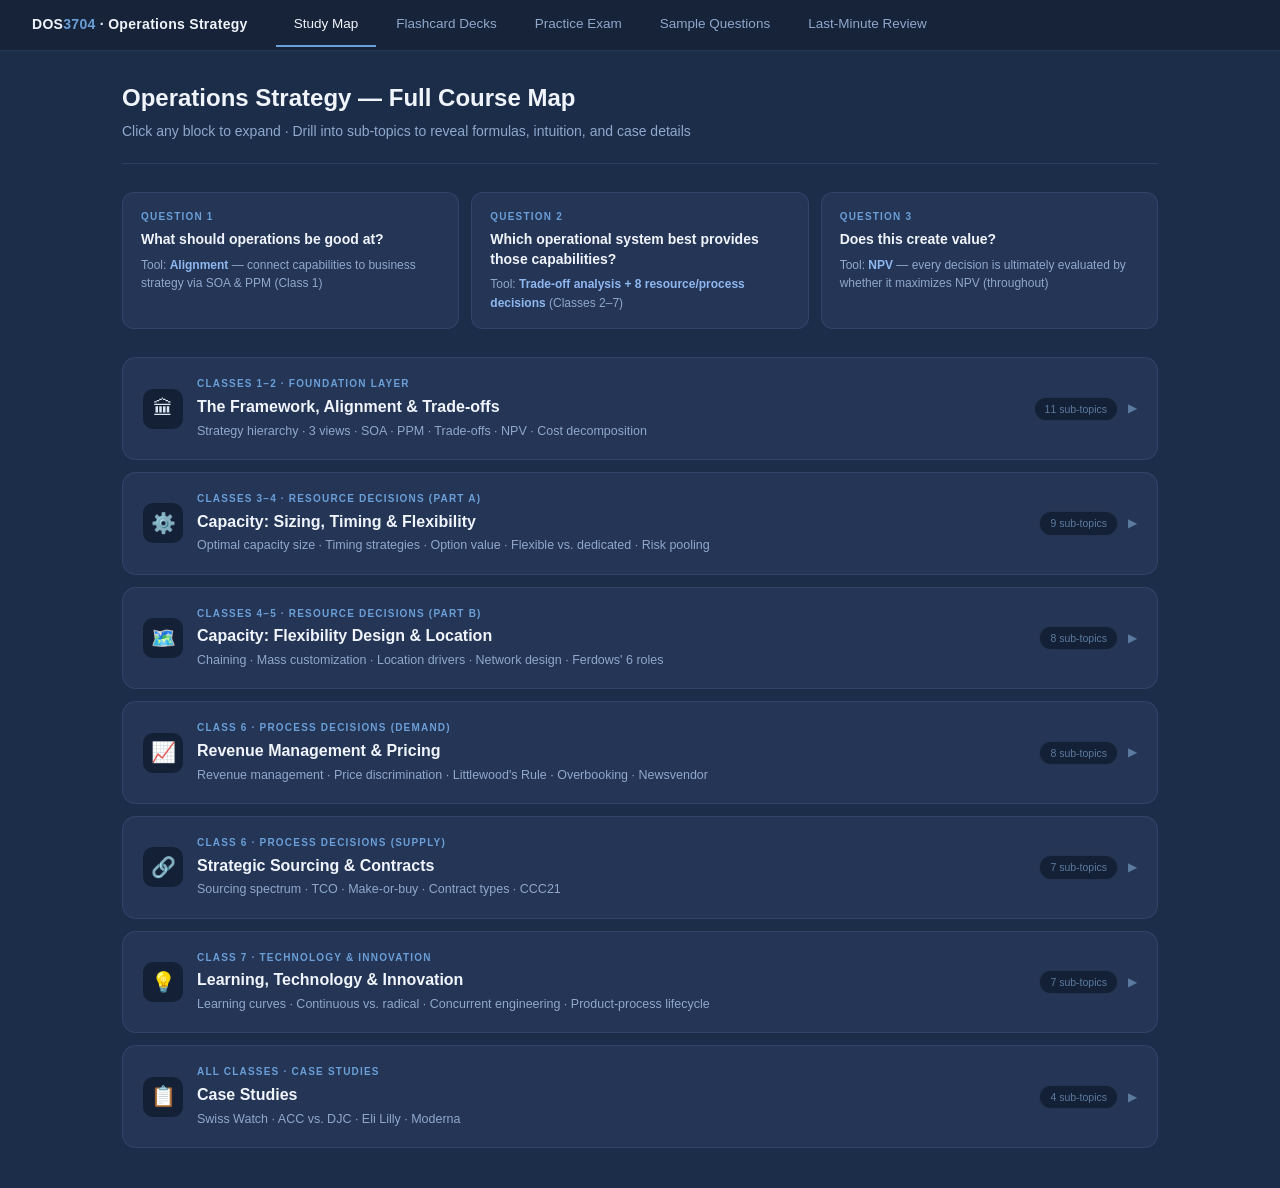
==== commit ae47d04e: "Fix JS syntax errors from unescaped apostrophes in exam/sample question strings Escaped apostrophes " ====
--- a/index.html
+++ b/index.html
@@ -4123,7 +4123,7 @@
   c2: [
     { term: 'Operational Trade-off', def: `A trade-off is "a balancing of factors all of which are not attainable at the same time; a giving up of one thing in return for another." Operational capabilities (Cost, Quality, Lead Time, Flexibility) are governed by trade-offs that are defined by the resources and the processes — the operational systems.`, cls: 'Class 2 · Trade-offs & Competitive Positioning' },
     { term: 'Trade-off Curve', def: `The graphical representation of the trade-offs inherent in an operational system. Each process type (job shop, batch, repetitive line) traces its own curve, showing the combinations of unit cost and non-cost capability (e.g., variety/flexibility) that the system can deliver.`, cls: 'Class 2 · Trade-offs & Competitive Positioning' },
-    { term: 'Efficient Frontier', def: `A snapshot that traces the industry's lowest costs to produce specific non-cost-based capability bundles (e.g., quality, lead time, and flexibility). It is formed by the envelope (outer boundary) of all individual operational systems' trade-off curves in the industry. Points inside the frontier are attainable but inefficient; points outside are not currently attainable.`, cls: 'Class 2 · Trade-offs & Competitive Positioning' },
+    { term: 'Efficient Frontier', def: `A snapshot that traces the industry's lowest costs to produce specific non-cost-based capability bundles (e.g., quality, lead time, and flexibility). It is formed by the envelope (outer boundary) of all individual operational systems\' trade-off curves in the industry. Points inside the frontier are attainable but inefficient; points outside are not currently attainable.`, cls: 'Class 2 · Trade-offs & Competitive Positioning' },
     { term: 'Sweet Spot', def: `An area on an operational system's trade-off curve where it operates on the efficient frontier. Outside this sweet spot, the system is less efficient relative to alternatives.`, cls: 'Class 2 · Trade-offs & Competitive Positioning' },
     { term: 'Operational Efficiency (OE)', def: `A non-cost-based capability's operational efficiency (OE) is measured by its cost disadvantage relative to the efficient frontier for that same capability.`, cls: 'Class 2 · Trade-offs & Competitive Positioning' },
     { term: 'COE (Operational Efficiency Cost Differential)', def: `The largest cost advantage any competitor would have over us, were they to use their operational systems to deliver the same (non-cost) capabilities as we do. COE measures how much more efficiently a rival's operational system can deliver the same value proposition. A positive COE means we are operationally inefficient.`, cls: 'Class 2 · Trade-offs & Competitive Positioning' },
@@ -4632,8 +4632,8 @@
   { id:1, tag:'Class 1 · Framework', q:'In the OS Framework, the business strategy dimension "Price" maps directly to which operational capability?', options:['Quality','Lead-Time','Cost','Flexibility'], answer:2, exp:'Price ↔ Cost. The 1-to-1 mapping is: Price/Cost, Quality/Quality, Responsiveness/Lead-Time, Variety/Flexibility. A firm competing on low price MUST build operational capabilities that minimize cost.' },
   { id:2, tag:'Class 1 · Framework', q:'A Strategic Operational Audit (SOA) is used to:', options:['Calculate the NPV of a capacity investment','Identify gaps between value proposition, competencies, and resources/processes','Select the optimal process type for a given product','Determine the newsvendor optimal stocking quantity'], answer:1, exp:'The SOA is a diagnostic tool that examines three potential gaps: (1) Strategy Gap between value proposition and deliverable value, (2) Competency Gap, and (3) Resource & Process Gap. It tells you WHERE misalignment exists.' },
   { id:3, tag:'Class 1 · Framework', q:'The Product-Process Matrix (PPM) shows alignment when:', options:['A job shop produces standardized, low-variety products','Process flexibility matches product variety — operating along the diagonal','All products use the same repetitive line regardless of variety','High process flexibility coincides with low product variety'], answer:1, exp:'The PPM diagonal runs from bottom-left (repetitive line, standardized products) to top-right (job shop, high variety). Any point on the diagonal is aligned. Positions off-diagonal represent misalignment — either over-invested in flexibility (top-left) or under-invested (bottom-right).' },
-  { id:4, tag:'Class 2 · Trade-offs', q:'In the cost decomposition formula ΔC = Cv + COE + CS, what does COE represent?', options:['The volume cost differential due to utilization differences','The competitive strategy-driven cost differential','The operational efficiency cost differential — the true efficiency gap','The total observed cost difference between two firms'], answer:2, exp:'COE is the operational efficiency cost differential — the cost advantage a rival would have even if both firms operated at their strategic utilization and offered the same value proposition. COE > 0 means the rival's operational systems are more efficient, making it an existential threat.' },
-  { id:5, tag:'Class 2 · Trade-offs', q:'The Efficient Frontier represents:', options:['The set of capabilities that no company in the industry has yet achieved','The industry's lowest-cost way to deliver specific non-cost capability bundles','The optimal capacity utilization level for a given firm','The trade-off curve of a single operational system at its best configuration'], answer:1, exp:'The efficient frontier is the envelope (outer boundary) of all operational systems' trade-off curves. It shows the industry-best cost for each level of a non-cost capability (e.g., flexibility). Points inside the frontier are attainable but inefficient; points outside are currently not attainable.' },
+  { id:4, tag:'Class 2 · Trade-offs', q:'In the cost decomposition formula ΔC = Cv + COE + CS, what does COE represent?', options:['The volume cost differential due to utilization differences','The competitive strategy-driven cost differential','The operational efficiency cost differential — the true efficiency gap','The total observed cost difference between two firms'], answer:2, exp:'COE is the operational efficiency cost differential — the cost advantage a rival would have even if both firms operated at their strategic utilization and offered the same value proposition. COE > 0 means the rival\'s operational systems are more efficient, making it an existential threat.' },
+  { id:5, tag:'Class 2 · Trade-offs', q:'The Efficient Frontier represents:', options:['The set of capabilities that no company in the industry has yet achieved','The industry\'s lowest-cost way to deliver specific non-cost capability bundles','The optimal capacity utilization level for a given firm','The trade-off curve of a single operational system at its best configuration'], answer:1, exp:'The efficient frontier is the envelope (outer boundary) of all operational systems\' trade-off curves. It shows the industry-best cost for each level of a non-cost capability (e.g., flexibility). Points inside the frontier are attainable but inefficient; points outside are currently not attainable.' },
   { id:6, tag:'Class 2 · Trade-offs', q:'A "focused operation" is one that:', options:['Uses a single process type for all products regardless of variety requirements','Has its required capabilities restricted to a narrow set in capability space','Competes simultaneously on all four dimensions: cost, quality, lead-time, and flexibility','Achieves maximum economies of scale through the highest possible volume'], answer:1, exp:'Operational focus means narrowing the range of capabilities the operation must deliver. "Simplicity and repetition breeds competence" — a focused operation avoids compromises in system design, enabling deeper expertise and less divergence of attention.' },
   { id:7, tag:'Class 2 · Trade-offs', q:'OE improvement (improving operational efficiency) primarily:', options:['Moves the trade-off curve inward, closer to the origin','Moves the trade-off curve outward, creating new strategic options','Reduces the competitive strategy cost differential (CS)','Increases the gap between the firm and the efficient frontier'], answer:1, exp:'OE improvement pushes the trade-off curve outward (away from origin), meaning the firm can now achieve BETTER combinations of cost and non-cost capabilities. This creates new strategic options: the firm can choose more variety at the same cost, lower cost at the same variety, or a combination of both.' },
   { id:8, tag:'Class 3 · Capacity', q:'The newsvendor critical ratio for optimal capacity/stocking quantity is:', options:['Fixed Cost / Variable Cost','Cu / (Cu + Co), where Cu = underage cost and Co = overage cost','Flow Rate / Capacity','NPV(wait) − NPV(invest now)'], answer:1, exp:'The critical ratio CR = Cu/(Cu+Co) gives P(D ≤ Q*) — the optimal percentile of the demand distribution. Cu = profit margin lost when demand exceeds capacity; Co = cost of excess capacity. Equivalently, CR = (p − c)/(p − s) where p=price, c=cost, s=salvage.' },
@@ -4643,16 +4643,16 @@
   { id:12, tag:'Class 4 · Flexibility', q:'Resource chaining is strategically important because:', options:['It requires full flexibility across all products to deliver any benefit','A small amount of flexible capacity shared appropriately captures most of the benefit of full flexibility','It entirely replaces the need for risk pooling in capacity planning','It is only useful in make-to-order production environments'], answer:1, exp:'"A little flexibility goes a long way." Resource chaining — connecting product groups into a chain where each dedicated line shares one flexible link with its neighbor — captures most of the pooling benefit of full flexibility at much lower cost. You do NOT need to make everything fully flexible.' },
   { id:13, tag:'Class 4 · Flexibility', q:'Which of the following is NOT one of the four sources of flexibility value?', options:['Scale economies — flexible capacity can aggregate volume across products','Risk pooling — aggregate demand is less variable than individual product demands','Information updating — flexibility allows delaying production decisions','Vertical integration — control over multiple supply chain stages'], answer:3, exp:'The four sources of flexibility value are: (1) Scale economies, (2) Risk pooling, (3) Information updating, and (4) Flexible allocation. Vertical integration is a supply/sourcing strategy decision (Class 6), not a source of flexibility value.' },
   { id:14, tag:'Class 4 · Flexibility', q:'The Eli Lilly case (Class 4) is primarily about:', options:['Supply chain sourcing decisions and contract type selection','Whether to invest in flexible vs. dedicated pharmaceutical manufacturing capacity','Using learning curves to reduce production costs over time','Applying revenue management principles to pharmaceutical pricing'], answer:1, exp:'Eli Lilly faced the decision: build dedicated capacity for individual drugs (cheaper per drug) or invest in flexible manufacturing that can produce multiple drugs (more expensive, but with option value). The case teaches: when demand uncertainty and drug pipeline uncertainty are high, flexible capacity has NPV > dedicated capacity.' },
-  { id:15, tag:'Class 5 · Location', q:'Ferdows' six facility roles progress from:', options:['Job shop to repetitive line, based on process type','Offshore to Lead, representing increasing levels of strategic importance and capability','Make-to-stock to make-to-order, based on production strategy','Single-source to multi-source, based on supplier concentration risk'], answer:1, exp:'Ferdows' 6 roles (Offshore → Source → Server → Contributor → Outpost → Lead) represent increasing levels of strategic autonomy and capability. Offshore is purely low-cost; Lead creates knowledge and capability for the entire company. Most firms start offshore and evolve toward higher roles as they develop.' },
+  { id:15, tag:'Class 5 · Location', q:'Ferdows\' six facility roles progress from:', options:['Job shop to repetitive line, based on process type','Offshore to Lead, representing increasing levels of strategic importance and capability','Make-to-stock to make-to-order, based on production strategy','Single-source to multi-source, based on supplier concentration risk'], answer:1, exp:'Ferdows\' 6 roles (Offshore → Source → Server → Contributor → Outpost → Lead) represent increasing levels of strategic autonomy and capability. Offshore is purely low-cost; Lead creates knowledge and capability for the entire company. Most firms start offshore and evolve toward higher roles as they develop.' },
   { id:16, tag:'Class 5 · Location', q:'Total Landed Cost (TLC) to a destination includes:', options:['Only the purchase price of goods from the supplier','Manufacturing cost, transportation, tariffs, inventory holding, and other supply chain costs to the destination','The NPV-adjusted value of all capacity investments at the source facility','Direct labor and direct materials cost only'], answer:1, exp:'TLC is the full cost of getting a product to the destination market. It includes: manufacturing/production cost, transportation cost, import tariffs and duties, inventory holding costs (in-transit and safety stock), and other supply chain costs. A location with a low manufacturing cost may have high TLC due to transportation or tariffs.' },
-  { id:17, tag:'Class 6 · RM & Sourcing', q:'Littlewood's Rule states that the optimal number of seats (x) to protect for the high-fare class satisfies:', options:['P(D₁ > x) = r₁/r₂','P(D₁ > x) = r₂/r₁','P(D₁ > x) = (r₁ − r₂)/r₁','P(D₁ > x) = 1 − r₂/r₁'], answer:1, exp:'Littlewood's Rule: protect the last seat for high-fare (Class 1) as long as the probability of high-fare demand exceeding the protection level times the high fare ≥ low fare. This simplifies to P(D₁ > x) = r₂/r₁. At the optimal x*, the probability of selling the marginal seat to a high-fare customer equals the fare ratio.' },
+  { id:17, tag:'Class 6 · RM & Sourcing', q:'Littlewood\'s Rule states that the optimal number of seats (x) to protect for the high-fare class satisfies:', options:['P(D₁ > x) = r₁/r₂','P(D₁ > x) = r₂/r₁','P(D₁ > x) = (r₁ − r₂)/r₁','P(D₁ > x) = 1 − r₂/r₁'], answer:1, exp:'Littlewood\'s Rule: protect the last seat for high-fare (Class 1) as long as the probability of high-fare demand exceeding the protection level times the high fare ≥ low fare. This simplifies to P(D₁ > x) = r₂/r₁. At the optimal x*, the probability of selling the marginal seat to a high-fare customer equals the fare ratio.' },
   { id:18, tag:'Class 6 · RM & Sourcing', q:'Which set of conditions is MOST important for effective Revenue Management?', options:['Standardized products with stable, transparent prices across all channels','Customers with homogeneous, similar willingness to pay for the product','Perishable capacity, heterogeneous customer valuations, and ability to segment','High product variety with low fixed capacity costs'], answer:2, exp:'RM works when: (1) Capacity is perishable (empty seat = permanently lost revenue), (2) Demand is heterogeneous (different customers have different WTP — business vs. leisure travelers), and (3) You can segment them (prevent high-WTP customers from buying at discounted prices). All three are necessary.' },
   { id:19, tag:'Class 6 · RM & Sourcing', q:'Overbooking (selling more than available capacity) is an example of:', options:['A price control strategy — using price variation to influence demand','A capacity control strategy — restricting supply to influence demand mix','A competitive strategy-driven cost reduction (CS)','A dynamic pricing technique to clear excess inventory'], answer:1, exp:'Overbooking is a capacity control technique, not a price control. It works by over-selling capacity to hedge against no-shows and cancellations. The optimal overbooking level balances the cost of an oversold seat (denied boarding cost) against the cost of an empty seat (lost revenue).' },
   { id:20, tag:'Class 6 · RM & Sourcing', q:'A "buyback contract" in supply chain management means:', options:['The buyer can cancel orders at any time with a full refund from the supplier','The supplier agrees to repurchase unsold units from the retailer at a specified buyback price','Both parties can adjust order quantities based on actual realized demand','The buyer has the option to acquire the supplier through vertical integration'], answer:1, exp:'In a buyback contract, the supplier sets a wholesale price w and agrees to buy back unsold units at a buyback price b > salvage value s. This shifts some demand risk from retailer to supplier, inducing the retailer to order more. Buyback contracts can coordinate the supply chain to achieve optimal total profit.' },
-  { id:21, tag:'Class 6 · RM & Sourcing', q:'In the make-vs-buy framework, a firm should typically keep activities in-house when:', options:['External suppliers can perform the activity at lower cost','The activity is core to competitive advantage and involves tacit, hard-to-codify knowledge','The activity requires significant capital investment regardless of competitive impact','The activity benefits from large economies of scale available to outside suppliers'], answer:1, exp:'Core activities that create competitive advantage — especially those involving tacit knowledge (know-how that can't easily be written down or transferred) — should be kept in-house. Outsourcing these risks: IP leakage, loss of learning, supplier dependency, and erosion of the very capabilities that differentiate the firm.' },
-  { id:22, tag:'Class 6 · RM & Sourcing', q:'Toyota's CCC21 (Construction of Cost Competitiveness for the 21st Century) is an example of:', options:['Revenue management through dynamic pricing of vehicle models','Flexible capacity through resource chaining across production lines','Strategic sourcing through systematic cost reduction programs with suppliers','Technology innovation through concurrent engineering and DFM'], answer:2, exp:'CCC21 was Toyota's program to achieve 30% cost reductions across 170+ components over 3 years by working systematically with suppliers. It is a prime example of strategic sourcing/supply management — not revenue management or capacity flexibility. It demonstrates how buyer-supplier collaboration can drive supply chain cost reduction.' },
+  { id:21, tag:'Class 6 · RM & Sourcing', q:'In the make-vs-buy framework, a firm should typically keep activities in-house when:', options:['External suppliers can perform the activity at lower cost','The activity is core to competitive advantage and involves tacit, hard-to-codify knowledge','The activity requires significant capital investment regardless of competitive impact','The activity benefits from large economies of scale available to outside suppliers'], answer:1, exp:'Core activities that create competitive advantage — especially those involving tacit knowledge (know-how that can\'t easily be written down or transferred) — should be kept in-house. Outsourcing these risks: IP leakage, loss of learning, supplier dependency, and erosion of the very capabilities that differentiate the firm.' },
+  { id:22, tag:'Class 6 · RM & Sourcing', q:'Toyota\'s CCC21 (Construction of Cost Competitiveness for the 21st Century) is an example of:', options:['Revenue management through dynamic pricing of vehicle models','Flexible capacity through resource chaining across production lines','Strategic sourcing through systematic cost reduction programs with suppliers','Technology innovation through concurrent engineering and DFM'], answer:2, exp:'CCC21 was Toyota\'s program to achieve 30% cost reductions across 170+ components over 3 years by working systematically with suppliers. It is a prime example of strategic sourcing/supply management — not revenue management or capacity flexibility. It demonstrates how buyer-supplier collaboration can drive supply chain cost reduction.' },
   { id:23, tag:'Class 7 · Tech & Learning', q:'The learning curve formula C(Q) = C₁ × Q^(−β) implies that:', options:['Unit cost increases as cumulative production volume increases','The marginal cost of producing the Q-th unit decreases as Q rises (cost declines with experience)','Learning effects only begin after the first 100 units are produced','The learning exponent β must be greater than 1 for any learning to occur'], answer:1, exp:'Since β > 0, the exponent −β is negative, so Q^(−β) is a decreasing function of Q. As cumulative volume Q increases, C(Q) decreases. Each additional unit produced adds to cumulative experience, driving down unit cost. This is "learning by doing" — the empirical observation that the workforce gets more efficient with repetition.' },
-  { id:24, tag:'Class 7 · Tech & Learning', q:'Moderna's mRNA "platform strategy" (treating mRNA as an operating system) primarily illustrates which concept?', options:['Resource chaining and flexible capacity allocation across production lines','Copy best practice as a medium-risk radical improvement strategy','How a shared technology platform enables learning spillovers across multiple products simultaneously','Overbooking as a demand management tool for capacity-constrained biotech manufacturing'], answer:2, exp:'Moderna's key insight: mRNA is a platform like an OS — once you master delivering genetic instructions to cells, you can build many different "apps" (vaccines/drugs) on top. Learnings from one drug spill directly into others. This accelerated COVID vaccine development to ~10 months. Platform strategy + vertical integration + concurrent engineering = speed advantage.' },
+  { id:24, tag:'Class 7 · Tech & Learning', q:'Moderna\'s mRNA "platform strategy" (treating mRNA as an operating system) primarily illustrates which concept?', options:['Resource chaining and flexible capacity allocation across production lines','Copy best practice as a medium-risk radical improvement strategy','How a shared technology platform enables learning spillovers across multiple products simultaneously','Overbooking as a demand management tool for capacity-constrained biotech manufacturing'], answer:2, exp:'Moderna\'s key insight: mRNA is a platform like an OS — once you master delivering genetic instructions to cells, you can build many different "apps" (vaccines/drugs) on top. Learnings from one drug spill directly into others. This accelerated COVID vaccine development to ~10 months. Platform strategy + vertical integration + concurrent engineering = speed advantage.' },
 ];
 
 let selectedAnswers = {};
@@ -4783,7 +4783,7 @@
 <ul><li>Demand uncertainty is high (hard-to-forecast, volatile)</li><li>Product demands are negatively or weakly correlated (pooling benefit is maximized)</li><li>Forecasts improve significantly closer to production time (information updating value is high)</li><li>Broad product portfolio with uncertain which drugs/products will succeed (e.g., Eli Lilly pharmaceutical pipeline)</li></ul>
 <div class="sq-section">WHEN DEDICATED MAY BE PREFERRED</div>
 <ul><li>Scale economies from dedicated lines are very large (high volume, standardized products)</li><li>Demand is stable, predictable, and long-lived (no uncertainty to hedge)</li><li>Flexible capacity costs significantly more than dedicated (high premium for flexibility)</li><li>Dedicated capacity achieves near-full utilization, eliminating waste</li></ul>` },
-  { tag:'c6', tagLabel:'Class 6 · RM & Sourcing', q:'An airline has two fare classes. High fare r₁ = $600, low fare r₂ = $200. High-fare demand D₁ ~ Normal(μ=50, σ=12). Using Littlewood's Rule, find the optimal protection level x* for high-fare seats.', answer:`
+  { tag:'c6', tagLabel:'Class 6 · RM & Sourcing', q:'An airline has two fare classes. High fare r₁ = $600, low fare r₂ = $200. High-fare demand D₁ ~ Normal(μ=50, σ=12). Using Littlewood\'s Rule, find the optimal protection level x* for high-fare seats.', answer:`
 <div class="sq-section">LITTLEWOOD'S RULE</div>
 <div class="sq-formula">Protect x seats for Class 1 (high-fare) such that:
 P(D₁ > x) = r₂/r₁ = 200/600 = 0.333
@@ -4864,7 +4864,7 @@
   filtered.forEach((q, i) => {
     const uid = 'sq-' + tag + '-' + i;
     html += '<div class="sq-card" id="' + uid + '">' +
-      '<div class="sq-header" onclick="toggleSQ('' + uid + '')">' +
+      '<div class="sq-header" onclick="toggleSQ(\'' + uid + '\')">' +
       '<span class="sq-tag">' + q.tagLabel + '</span>' +
       '<span class="sq-question-text">' + q.q + '</span>' +
       '<span class="sq-toggle" id="tog-' + uid + '">Show Answer</span>' +
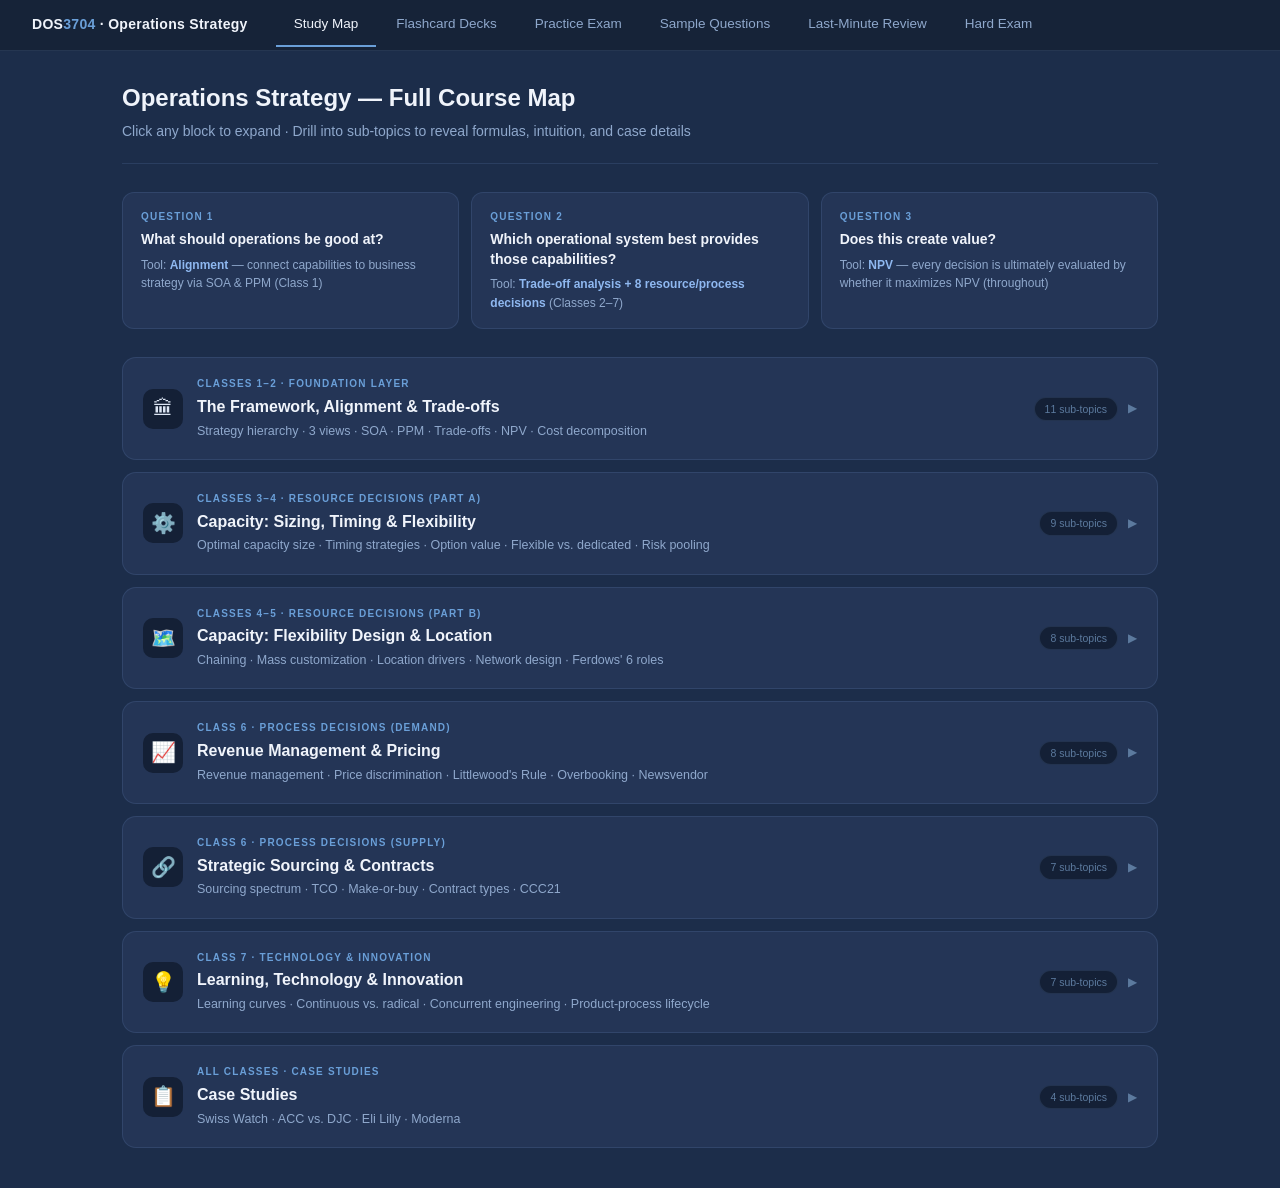
==== commit 90a00355: "Add Hard Exam tab with 25 advanced practice questions Second practice exam focused on application, c" ====
--- a/index.html
+++ b/index.html
@@ -727,6 +727,7 @@
     <button class="nav-btn" id="tab-exam" onclick="showPage('exam')">Practice Exam</button>
     <button class="nav-btn" id="tab-sample" onclick="showPage('sample')">Sample Questions</button>
     <button class="nav-btn" id="tab-review" onclick="showPage('review')">Last-Minute Review</button>
+    <button class="nav-btn" id="tab-exam2" onclick="showPage('exam2')">Hard Exam</button>
   </div>
 </nav>
 
@@ -838,6 +839,28 @@
   <div id="exam-questions-container"></div>
   <div class="exam-submit-row" id="exam-submit-row">
     <button class="exam-submit-btn" id="exam-submit-btn" onclick="submitExam()">Submit Exam</button>
+  </div>
+</div>
+
+<!-- PAGE: HARD EXAM (EXAM 2) -->
+<div class="page" id="page-exam2">
+  <div class="page-header">
+    <h1>Hard Exam</h1>
+    <p>25 advanced questions &middot; Application, calculation &amp; cross-topic integration &middot; Select answers and submit to see your score</p>
+  </div>
+  <div class="exam-meta">
+    <span><strong>25</strong> questions &nbsp;&middot;&nbsp; Higher difficulty</span>
+    <span id="exam2-score-badge" class="exam-score-badge"></span>
+  </div>
+  <div class="exam-result-card" id="exam2-result-card">
+    <div class="exam-result-score" id="exam2-result-score"></div>
+    <div class="exam-result-label" id="exam2-result-label"></div>
+    <div class="exam-result-grade" id="exam2-result-grade"></div>
+    <button class="exam-retry-btn" onclick="resetExam2()">&#8634; Reset &amp; Retry</button>
+  </div>
+  <div id="exam2-questions-container"></div>
+  <div class="exam-submit-row" id="exam2-submit-row">
+    <button class="exam-submit-btn" id="exam2-submit-btn" onclick="submitExam2()">Submit Exam</button>
   </div>
 </div>
 
@@ -4617,6 +4640,7 @@
 document.addEventListener('DOMContentLoaded', () => {
   buildDeckSelector();
   buildExam();
+  buildExam2();
   buildSampleQuestions();
   // Auto-load Class 1 deck on startup
   const firstBtn = document.querySelector('.deck-btn');
@@ -4743,6 +4767,128 @@
   const submitRow = document.getElementById('exam-submit-row');
   if (submitRow) submitRow.style.display = '';
   const btn = document.getElementById('exam-submit-btn');
+  if (btn) btn.textContent = 'Submit Exam';
+}
+
+// ═══════════════════════════════════════════════════════
+// HARD EXAM (EXAM 2) DATA
+// ═══════════════════════════════════════════════════════
+const EXAM_QUESTIONS_2 = [
+  { id:0, tag:'Class 1 · Framework', q:'A company promises high product variety (make-to-order) in its value proposition but uses a repetitive assembly line with almost no changeover capability. Which gap in the Strategic Operational Audit (SOA) does this represent, and what is the direct operational consequence?', options:['Strategy Gap — the firm cannot communicate its value proposition to customers','Resource & Process Gap — the operational system cannot deliver the promised variety','Competency Gap — management lacks skills to run job-shop processes','Competitive Gap — rivals offer better variety at lower cost'], answer:1, exp:'The SOA identifies three gaps: (1) Strategy Gap (between value proposition and deliverable value), (2) Competency Gap, and (3) Resource & Process Gap. A repetitive line optimised for standardised, high-volume products is fundamentally mismatched with a high-variety, make-to-order promise — this is a Resource & Process Gap. The immediate consequence: the firm either refuses custom orders or fulfils them at enormous cost, eroding both margin and customer satisfaction.' },
+  { id:1, tag:'Class 1 · Framework', q:'In the Product-Process Matrix, a firm in the upper-left region has high process flexibility but produces a narrow, standardised product range. What is the PRIMARY competitive disadvantage of this off-diagonal position?', options:['It cannot produce standardised products at all','It pays for flexibility it does not use, resulting in unnecessarily high unit costs','Quality suffers because flexible processes cannot hold tight tolerances','It cannot scale volume to serve mass markets'], answer:1, exp:'The PPM diagonal represents alignment: flexibility paid for should match variety needed. Upper-left means the firm has invested heavily in flexible capacity (e.g., job-shop equipment) for a product that does not need it. The result is high unit cost from low utilisation and general-purpose equipment — a purely strategic misalignment that no amount of operational efficiency can fully cure without repositioning.' },
+  { id:2, tag:'Class 2 · Trade-offs', q:'ACC has unit cost $0.47 and DJC has unit cost $0.26. Volume differentials: Cv,ACC = $0.04, Cv,DJC = $0.03. Competitive strategy differential CS = $0.08. Calculate COE and select the correct interpretation.', options:['COE = $0.04/unit — a manageable short-term efficiency gap','COE = $0.08/unit — strategic choice explains most of the difference','COE = $0.12/unit — an existential operational efficiency threat that cannot be explained away by volume or strategy','COE = $0.21/unit — the entire cost gap is pure inefficiency'], answer:2, exp:'Formula: COE = ΔC + Cv,DJC − Cv,ACC − CS = (0.47−0.26) + 0.03 − 0.04 − 0.08 = 0.21 + 0.03 − 0.04 − 0.08 = $0.12/unit. COE is the residual cost disadvantage that remains even after controlling for volume differences (Cv) and deliberate strategic choices (CS). At $0.12/unit COE, DJC\'s operational systems are simply more efficient — this is an existential threat because it cannot be rationalised away.' },
+  { id:3, tag:'Class 2 · Trade-offs', q:'OE improvement (shifting the trade-off curve outward) is fundamentally different from "operational repositioning." Which statement correctly captures this distinction?', options:['OE improvement only reduces cost; repositioning only changes flexibility','OE improvement shifts the entire trade-off curve outward, creating better options at every flexibility level; repositioning means moving ALONG the same curve to trade cost for flexibility (or vice versa)','Repositioning is always faster and cheaper than OE improvement','OE improvement requires changing the business strategy; repositioning only affects operations'], answer:1, exp:'A trade-off curve defines the best cost achievable at each flexibility level for a given operational system. OE improvement pushes the entire curve outward — the firm can now achieve more flexibility at the same cost, or the same flexibility at lower cost, or some combination. Repositioning (changing the product mix or process type) moves the firm to a different position, typically along a different curve, without making the original curve better. Only OE improvement makes the firm more competitive across the board.' },
+  { id:4, tag:'Class 2 · Trade-offs', q:'A firm switches from a repetitive line to a batch process with NO increase in operational efficiency. What happens to its trade-off curve?', options:['The curve shifts outward — better options across all flexibility levels','The firm moves to a DIFFERENT trade-off curve: higher flexibility but also higher unit cost — trading cost efficiency for variety capability','The firm moves DOWN the same trade-off curve to a lower-cost, lower-flexibility point','No change — only OE improvement can alter the trade-off curve'], answer:1, exp:'Process type (repetitive line, batch, job shop) defines which trade-off curve the firm sits on. Switching from repetitive line to batch moves the firm to a different operational system with different inherent trade-offs — typically higher cost but higher flexibility. Without OE improvement, neither curve is better than the other in the abstract; each is appropriate for different strategic positions. The firm has repositioned, not improved.' },
+  { id:5, tag:'Class 3 · Capacity', q:'A fashion retailer sells a seasonal item at $200 per unit, production cost is $80/unit, and unsold units are donated (salvage value = $0). Using the newsvendor model, what is the critical ratio CR?', options:['0.40','0.50','0.60','0.80'], answer:2, exp:'Cu = p − c = $200 − $80 = $120 (cost of understocking: lost profit margin). Co = c − s = $80 − $0 = $80 (cost of overstocking: unrecoverable production cost). CR = Cu / (Cu + Co) = 120 / (120 + 80) = 120 / 200 = 0.60. The firm should stock to the 60th percentile of demand — reflecting that the profit upside of selling exceeds the downside of leftover units, but not by a dramatic margin.' },
+  { id:6, tag:'Class 3 · Capacity', q:'Using the economies of scale formula CapEx(K) = CapEx(K₀) × (K/K₀)^0.6, if a 100-unit plant costs $10M, approximately how much does a 400-unit plant cost?', options:['$16M','$23M','$32M','$40M (directly proportional)'], answer:1, exp:'K/K₀ = 400/100 = 4. CapEx = $10M × 4^0.6. To compute 4^0.6: ln(4) ≈ 1.386; 0.6 × 1.386 = 0.832; e^0.832 ≈ 2.30. So CapEx ≈ $10M × 2.30 ≈ $23M. This is substantially less than the directly proportional $40M, illustrating the "six-tenths rule" — doubling capacity costs much less than double to build, incentivising building larger rather than multiple small facilities.' },
+  { id:7, tag:'Class 3 · Capacity', q:'The "option value of waiting" in capacity investment is HIGHEST when which conditions hold?', options:['Demand is stable and predictable; capacity is cheap to build and easily reversible','Demand is highly uncertain; the investment is large and irreversible; forecasts improve significantly over time','Competition is intense and first-mover advantage is critical','Economies of scale are very large, making early investment strongly NPV-positive'], answer:1, exp:'Option value arises from combining (a) uncertainty about future demand with (b) irreversibility of the investment. If you can wait, you may gain more information and avoid a costly mistake. The value is highest when: demand is volatile (high uncertainty to resolve), the investment is large and hard to reverse (high stakes), and forecasts improve materially with time (so waiting actually helps). When demand is certain or the investment is reversible, the option value of waiting is near zero.' },
+  { id:8, tag:'Class 3 · Capacity', q:'The capacity-inventory-waiting triangle states that a firm facing a mismatch between supply and demand must:', options:['Always choose the lowest-cost option among the three','Invest in all three simultaneously to achieve service-level targets','Choose some mix of building extra capacity, holding more inventory as a buffer, or accepting customer waiting — there is no free elimination of this trade-off','Eliminate inventory and waiting by investing in flexible capacity'], answer:2, exp:'The triangle is an irreducible trade-off: when supply and demand fluctuate, a firm can absorb mismatches through (1) spare capacity (costly but fast), (2) inventory buffers (costly, only for tangible goods), or (3) customer waiting (damages service but free to the firm in some sense). No operational system eliminates the trade-off; the art is choosing the right mix given cost structures, service level requirements, and product characteristics.' },
+  { id:9, tag:'Class 4 · Flexibility', q:'In resource chaining, which statement about "a little flexibility goes a long way" is most precise?', options:['Full flexibility is unattainable so partial flexibility is the only realistic option','Adding just one flexible link between each pair of adjacent dedicated lines captures most of the risk-pooling benefit of full flexibility, at far lower investment cost','Partial flexibility always provides exactly 50% of the benefit of full flexibility','Only 10% of a firm\'s capacity needs to be flexible to eliminate all demand uncertainty'], answer:1, exp:'The key insight from chaining research: you do NOT need every product to be producible on every line to get most of the pooling benefit. A "chain" — where each dedicated line shares one flexible link with its neighbour — creates a connected network across which demand shocks propagate and buffer each other. The diminishing returns to flexibility are sharp: a chain captures ~80–90% of the full-flexibility benefit at a fraction of the investment cost. The exact percentage depends on the number of products and correlation structure.' },
+  { id:10, tag:'Class 4 · Flexibility', q:'Eli Lilly\'s "flexible-then-specialised" capacity strategy (build flexible first, then add dedicated lines later) has the highest NPV over "dedicated from the start" under which conditions?', options:['Drug demand is stable and the pipeline is well understood over the planning horizon','Regulatory approval is fast and drug failure rates are low','Demand and pipeline uncertainty are high — many drugs may fail, demand is hard to forecast, and information updates significantly as drugs advance through trials','Scale economies from dedicated lines outweigh all other considerations'], answer:2, exp:'The flexible-then-specialised strategy\'s value comes entirely from optionality: (a) if a drug fails, flexible capacity can be redirected without write-off; (b) if a drug succeeds, better demand forecasts are available before committing to dedicated capacity. This option value is maximised when: (1) failure probability is high (pharma: ~90% of compounds never reach market), (2) demand is hard to forecast early, (3) forecasts improve markedly late in trials. When the pipeline is clear and demand stable, dedicated capacity\'s lower unit cost dominates.' },
+  { id:11, tag:'Class 4 · Flexibility', q:'Risk pooling through flexible capacity is LEAST beneficial when:', options:['Demands across products are negatively correlated','Demands across products are perfectly positively correlated (ρ = +1)','Product margins are different across the portfolio','Demand variability is high relative to average demand'], answer:1, exp:'Risk pooling works by aggregating demand variability: σ_pool ≤ σ₁ + σ₂. The inequality becomes an equality when ρ = +1 (perfect positive correlation) — both products boom and bust simultaneously, so pooling them provides no reduction in volatility. There is nothing for the flexible capacity to "smooth." The benefit is maximised when ρ is negative (one product\'s upswing offsets the other\'s downswing) and large when ρ is low or zero.' },
+  { id:12, tag:'Class 5 · Location', q:'A manufacturing plant accesses local R&D talent, adapts products for the regional market, and feeds design innovations back to global headquarters — but is not the global authority for any product line. Which Ferdows facility role best describes this plant?', options:['Offshore — cost-motivated, minimal local mandate','Server — serves local market, no development role','Contributor — has some local development authority and feeds knowledge upward','Lead — full strategic autonomy to create innovations for the world'], answer:2, exp:'Ferdows\' six roles progress from purely cost-driven (Offshore) to full strategic autonomy (Lead). A Contributor has been granted local development authority: it can adapt products, solve engineering problems, and share innovations back — but it still operates within a global framework set by headquarters. Server facilities serve local markets but purely execute decisions made elsewhere. Contributor is the first role at which a plant actively creates knowledge, not just absorbs it.' },
+  { id:13, tag:'Class 5 · Location', q:'Compared to a distributed (multi-site) global production network, a centralised (single large facility) network typically offers:', options:['Lower transportation costs and greater local market responsiveness','Scale economies, lower per-unit capital cost, and a simpler inventory footprint — but at the cost of flexibility and higher transport/tariff exposure','Reduced currency exchange risk and greater supply chain resilience','Faster response to local demand shocks and lower tariff exposure'], answer:1, exp:'Centralisation\'s advantage is concentration of volume: one large plant achieves economies of scale (capital cost per unit falls) and is simpler to manage. Its weaknesses are the mirror image: all output must be transported to distant markets (higher TLC), tariffs may bite, a single point of failure creates resilience risk, and responsiveness to local demand variation is poor. The right choice depends on economies of scale, product value-to-weight ratio, tariff environment, and service level requirements.' },
+  { id:14, tag:'Class 5 · Location', q:'A firm offshores production from Germany (labour €15/hr) to Vietnam (labour €1/hr). Which factor is MOST likely to REDUCE the expected total cost savings?', options:['Lower economies of scale from the smaller Vietnamese facility','Higher transportation costs, longer lead times, in-transit inventory holding, and quality/IP risks that increase Total Landed Cost (TLC)','Reduced tariff exposure from regional free-trade agreements','Faster production cycles reducing safety stock requirements'], answer:1, exp:'Total Landed Cost = manufacturing cost + transportation + tariffs + in-transit inventory + safety stock + coordination costs. The €14/hr labour saving is substantial, but long ocean transit (6–8 weeks vs. hours from Germany) increases in-transit inventory, requires higher safety stocks to buffer lead time variability, raises coordination overhead, and introduces IP and quality risks. In high-mix, fast-changing markets (fashion, electronics), these costs often eat most of the labour saving — which is why TLC analysis regularly reverses the naïve "cheapest labour" conclusion.' },
+  { id:15, tag:'Class 6 · RM & Sourcing', q:'An airline has 180 seats. High fare r₁ = $600, low fare r₂ = $180. High-fare demand D₁ ~ Normal(μ = 50, σ = 15). Using Littlewood\'s Rule, what is the optimal protection level x* for high-fare seats? (Use Z ≈ 0.47 for Φ(Z) = 0.68.)', options:['35 seats','50 seats (expected demand only)','57 seats','64 seats'], answer:2, exp:'Littlewood\'s Rule: protect seats for Class 1 until P(D₁ > x) = r₂/r₁ = 180/600 = 0.30. Therefore P(D₁ ≤ x*) = 0.70. Find Z: Φ(Z) = 0.70 → Z ≈ 0.52. x* = μ + Z × σ = 50 + 0.52 × 15 = 50 + 7.8 ≈ 58 seats — closest answer is 57. Intuition: because high-fare revenue (r₁) is 3.33× the low fare, the airline should protect significantly above expected demand to ensure high-fare seats are available; the "fair" protection level is where the marginal expected value of the protected seat equals the certain low-fare revenue.' },
+  { id:16, tag:'Class 6 · RM & Sourcing', q:'The optimal overbooking level in Revenue Management balances which two costs?', options:['The price markup on premium fares against the discount offered on economy fares','The expected revenue of an otherwise empty seat against the cost of denied boarding (compensation, rebooking, goodwill damage)','The probability of full occupancy against total flight revenue','The wholesale price paid to a slot broker against retail revenue per seat'], answer:1, exp:'Overbooking is a capacity control technique that uses marginal analysis: sell one extra seat if E[revenue from that seat] ≥ E[cost of denial]. The cost of selling one seat too many is the denied boarding cost (DB): cash compensation + alternative transport + reputation damage. The benefit is avoiding an empty seat when a no-show occurs. Optimal overbooking level Q*: P(no-shows ≥ overbooking level) × r₁ = P(no-shows < overbooking level) × DB. This is structurally identical to the newsvendor critical ratio.' },
+  { id:17, tag:'Class 6 · RM & Sourcing', q:'In a buyback supply contract with wholesale price w = $70, buyback price b = $40, production cost c = $50, retail price p = $100, salvage value s = $10, which statement is TRUE?', options:['The retailer bears the full demand risk because it pays $70 per unit upfront','The buyback shifts demand risk from retailer to supplier, inducing the retailer to order more than under a wholesale-price-only contract — and the channel can be coordinated','The buyback price should equal the salvage value to prevent double marginalization','Buyback contracts only work when both parties have identical demand forecasts'], answer:1, exp:'Under a wholesale-price-only contract, the retailer faces the full overstocking cost (buys at $70, salvage is only $10 = $60 loss per unsold unit). This induces under-ordering. The buyback at $40 reduces the retailer\'s effective overstocking cost (now $70 − $40 = $30 vs. $70 − $10 = $60 without buyback), so the retailer orders more, closer to the channel-optimal quantity. The supplier absorbs the unsold inventory at $40 but benefits from the higher order volume. When parameters are set correctly, the buyback fully coordinates the channel — total channel profit equals that of a vertically integrated firm.' },
+  { id:18, tag:'Class 6 · RM & Sourcing', q:'When applying the make-vs-buy framework, a firm should KEEP an activity in-house when:', options:['External suppliers can perform the activity at lower direct cost','The activity is core to competitive advantage and involves tacit knowledge that is hard to codify or transfer without risking capability erosion and IP leakage','The activity requires large capital investment regardless of its competitive importance','The activity can benefit from scale economies available to outside specialists'], answer:1, exp:'The make-vs-buy decision is not just about cost. Activities that (a) generate competitive advantage, (b) rely on tacit know-how (skills and routines embedded in people and systems, not documented procedures), and (c) create learning spillovers into adjacent activities should be kept in-house. Outsourcing them risks: supplier dependency, loss of learning trajectory, IP leakage, and hollowing out the very capability that differentiates the firm. Toyota\'s CCC21 programme illustrates the opposite principle for commodity components: collaborate deeply with suppliers on cost, but keep proprietary know-how internal.' },
+  { id:19, tag:'Class 7 · Tech & Learning', q:'Using the learning curve C(Q) = C₁ × Q^(−β) with an 80% learning rate (β ≈ 0.322), if the first unit costs $1,000, what does the 8th unit cost?', options:['$800 — cost at the 2nd unit','$640 — cost at the 4th unit','$512','$256 — overstated learning'], answer:2, exp:'An 80% learning rate means cost falls to 80% with each doubling of cumulative output. Unit 1: $1,000. Unit 2 (first doubling): $1,000 × 0.80 = $800. Unit 4 (second doubling): $800 × 0.80 = $640. Unit 8 (third doubling): $640 × 0.80 = $512. Equivalently: C(8) = $1,000 × 8^(−0.322) = $1,000 × 2^(3 × −0.322) = $1,000 × 2^(−0.966) ≈ $1,000 × 0.512 = $512. Each doubling compounds the 20% cost reduction.' },
+  { id:20, tag:'Class 7 · Tech & Learning', q:'"Learning before doing" (prototyping, R&D) and "learning by doing" (actual production) generate different types of learning. Which mapping is correct?', options:['Learning before doing → operational learning (how); learning by doing → conceptual learning (why)','Learning before doing → conceptual learning (why things work); learning by doing → operational learning (how to execute efficiently)','Both types generate identical learning outcomes; only speed differs','Learning by doing is always superior because it requires no separate R&D investment'], answer:1, exp:'Conceptual learning = understanding WHY something works — the principles, theory, and cause-effect relationships (gained through R&D, prototyping, simulation). Operational learning = understanding HOW to execute reliably at speed and scale — the tacit know-how embedded in practiced routines (gained through actual production). Both are necessary: conceptual learning directs improvement efforts; operational learning makes those improvements stick in execution. Moderna\'s strategy combined both: deep mRNA science (conceptual) with repeated manufacturing campaigns (operational) to scale COVID vaccine production.' },
+  { id:21, tag:'Class 7 · Tech & Learning', q:'A firm is deciding whether to pioneer a new process technology or wait and adopt it after competitors have proven it. The FOLLOWER strategy is preferred when:', options:['First-mover learning advantages are large and technology costs fall rapidly with cumulative adoption','The technology is well understood, failure risk is low, and the first-mover advantage in learning is modest — so observing pioneer outcomes reduces adoption risk at little cost','The firm has the highest R&D capability in the industry','The technology has high complementarity with the firm\'s existing operational system'], answer:1, exp:'Pioneering offers potential learning advantages (first on the experience curve, shape technology standards) but bears the risk of backing a failing technology (high adoption cost, wasted investment). The follower strategy is rational when: (a) the technology matures quickly so pioneers\' learning advantage erodes, (b) failure risk is high enough that observing pioneers saves more in avoided failures than is lost in delayed learning, and (c) the firm\'s competitive advantage is not primarily based on technology leadership. "Copy best practice" (Class 7) is an extreme version of the follower strategy.' },
+  { id:22, tag:'Class 7 · Tech & Learning', q:'Moderna\'s mRNA "platform strategy" — treating mRNA as an operating system on which multiple drugs are "apps" — primarily creates value through which mechanism?', options:['Resource chaining across production lines, achieving risk pooling across drug programmes','Copy best practice adoption to reduce mRNA production costs','Learning spillovers across programmes: knowledge gained from one mRNA drug accelerates development of all others, compressing timelines and reducing per-drug R&D cost','Overbooking production capacity to hedge against individual drug approval failures'], answer:2, exp:'The platform insight: once you master the mRNA delivery problem (getting genetic instructions safely into cells), the biological "payload" is modular. Engineering improvements, manufacturing know-how, regulatory learnings, and safety data from one programme spill directly into others. This creates non-linear learning: the 10th mRNA drug benefits from nine prior programmes\' worth of cumulative learning. The COVID-19 vaccine was developed in ~10 months partly because Moderna had already accumulated years of mRNA platform learning from prior oncology and rare-disease programmes.' },
+  { id:23, tag:'Class 5 · Location', q:'Which combination of location drivers most strongly FAVOURS a distributed (multi-site) production network over a centralised one?', options:['Very high economies of scale; standardised global product; low transportation cost relative to product value','High product customisation for local markets; perishable or time-sensitive products; significant trade tariffs; high transportation cost relative to product value','Stable global demand; deep labour cost differentials between regions; strong IP protection everywhere','Volatile exchange rates; large minimum efficient scale; capital-intensive production'], answer:1, exp:'Distributed networks are costly to build and operate (more plants, more management overhead). They are justified when: (1) local markets require customisation (one central plant cannot efficiently serve many different specifications), (2) products are perishable or time-sensitive (transport time destroys value), (3) tariffs or trade barriers penalise imports, and (4) transport costs are high relative to product value. When the reverse is true — large scale economies, standardised product, cheap transport — centralisation dominates. Food production (fresh), medical services, and construction are archetypal distributed models.' },
+  { id:24, tag:'Cross-topic Integration', q:'A firm faces high demand uncertainty, a broad product portfolio with varying margins, and long lead times for capacity expansion. Which COMBINATION of operations strategy decisions is most internally coherent?', options:['Dedicated capacity + lag strategy + single-source supply + simple markup pricing','Flexible capacity + information-updating (delay production commitment) + buyback contracts to share demand risk with suppliers + resource chaining for risk pooling','Repetitive line + lead strategy + vertical integration + dynamic price markdowns','Full outsourcing + fixed-price supply contracts + price-based Revenue Management only'], answer:1, exp:'Each element reinforces the others: (1) Flexible capacity handles portfolio breadth and demand uncertainty without the waste of dedicated lines. (2) Information updating: delaying commitment until better forecasts are available is only possible with flexible capacity. (3) Buyback contracts: sharing overstocking risk with suppliers encourages higher ordering without bearing full downside — essential when demand is uncertain. (4) Resource chaining: connects dedicated lines through flexible links, capturing risk pooling for the highest-volume products. These four tools were designed for exactly this environment and form a coherent operations strategy for high-variety, uncertain demand.' },
+];
+
+let selectedAnswers2 = {};
+let examSubmitted2 = false;
+
+function buildExam2() {
+  const container = document.getElementById('exam2-questions-container');
+  if (!container) return;
+  let html = '';
+  EXAM_QUESTIONS_2.forEach((q, i) => {
+    const letters = ['A','B','C','D'];
+    const opts = q.options.map((opt, j) => `
+      <button class="q-option" onclick="selectOption2(${i},${j})">
+        <span class="q-option-letter">${letters[j]}</span>
+        ${opt}
+      </button>`).join('');
+    html += `
+    <div class="q-card" id="qcard2-${i}">
+      <div class="q-number">Q${i+1} &middot; ${q.tag}</div>
+      <div class="q-text">${q.q}</div>
+      <div class="q-options" id="qopts2-${i}">${opts}</div>
+      <div class="q-explanation" id="qexp2-${i}"><strong>Explanation:</strong> ${q.exp}</div>
+    </div>`;
+  });
+  container.innerHTML = html;
+}
+
+function selectOption2(qIdx, optIdx) {
+  if (examSubmitted2) return;
+  selectedAnswers2[qIdx] = optIdx;
+  document.querySelectorAll('#qopts2-' + qIdx + ' .q-option').forEach((btn, j) => {
+    btn.classList.toggle('selected', j === optIdx);
+  });
+  const answered = Object.keys(selectedAnswers2).length;
+  const btn = document.getElementById('exam2-submit-btn');
+  if (btn) btn.textContent = 'Submit Exam (' + answered + '/' + EXAM_QUESTIONS_2.length + ' answered)';
+}
+
+function submitExam2() {
+  if (Object.keys(selectedAnswers2).length === 0) {
+    alert('Please answer at least one question before submitting.');
+    return;
+  }
+  examSubmitted2 = true;
+  let score = 0;
+  EXAM_QUESTIONS_2.forEach((q, i) => {
+    const card = document.getElementById('qcard2-' + i);
+    const opts = document.querySelectorAll('#qopts2-' + i + ' .q-option');
+    const userAns = selectedAnswers2[i];
+    const correct = (userAns === q.answer);
+    if (correct) score++;
+    opts.forEach((opt, j) => {
+      opt.onclick = null;
+      if (j === q.answer) opt.classList.add('right');
+      else if (j === userAns && !correct) opt.classList.add('wrong');
+    });
+    if (card) card.classList.add(correct ? 'correct' : 'incorrect');
+    const exp = document.getElementById('qexp2-' + i);
+    if (exp) exp.classList.add('visible');
+  });
+  const pct = Math.round(score / EXAM_QUESTIONS_2.length * 100);
+  const scoreEl = document.getElementById('exam2-result-score');
+  if (scoreEl) scoreEl.innerHTML = score + '<span>/' + EXAM_QUESTIONS_2.length + '</span>';
+  const labelEl = document.getElementById('exam2-result-label');
+  if (labelEl) labelEl.textContent = pct + '% — ' + (pct>=90?'Excellent':pct>=80?'Good':pct>=70?'Passing':'Keep Reviewing');
+  const gradeEl = document.getElementById('exam2-result-grade');
+  if (gradeEl) {
+    if (pct>=90) { gradeEl.textContent='A — Excellent'; gradeEl.className='exam-result-grade grade-a'; }
+    else if (pct>=80) { gradeEl.textContent='B — Good'; gradeEl.className='exam-result-grade grade-b'; }
+    else if (pct>=70) { gradeEl.textContent='C — Passing'; gradeEl.className='exam-result-grade grade-c'; }
+    else { gradeEl.textContent='D — Keep Reviewing'; gradeEl.className='exam-result-grade grade-d'; }
+  }
+  const resultCard = document.getElementById('exam2-result-card');
+  if (resultCard) {
+    resultCard.classList.add('visible');
+    resultCard.scrollIntoView({ behavior:'smooth', block:'start' });
+  }
+  const submitRow = document.getElementById('exam2-submit-row');
+  if (submitRow) submitRow.style.display = 'none';
+}
+
+function resetExam2() {
+  selectedAnswers2 = {};
+  examSubmitted2 = false;
+  buildExam2();
+  const resultCard = document.getElementById('exam2-result-card');
+  if (resultCard) resultCard.classList.remove('visible');
+  const submitRow = document.getElementById('exam2-submit-row');
+  if (submitRow) submitRow.style.display = '';
+  const btn = document.getElementById('exam2-submit-btn');
   if (btn) btn.textContent = 'Submit Exam';
 }
 
